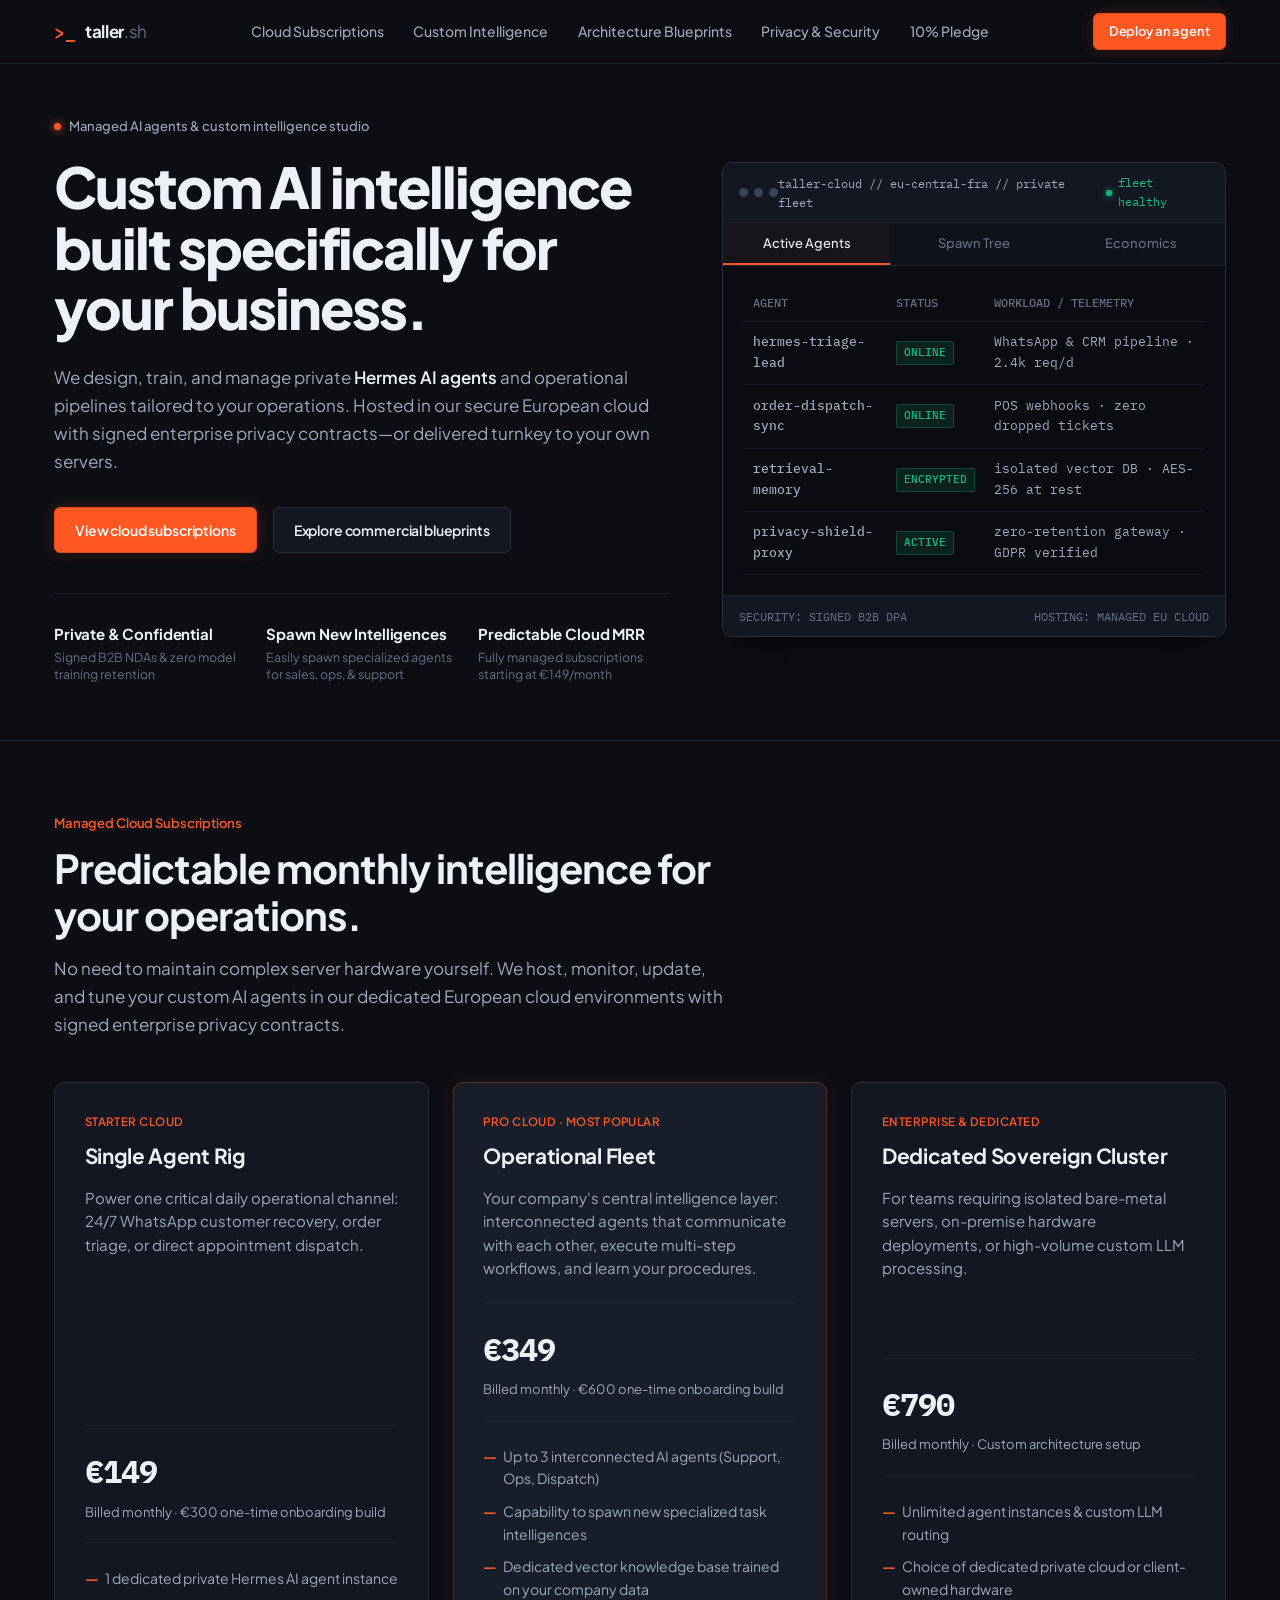
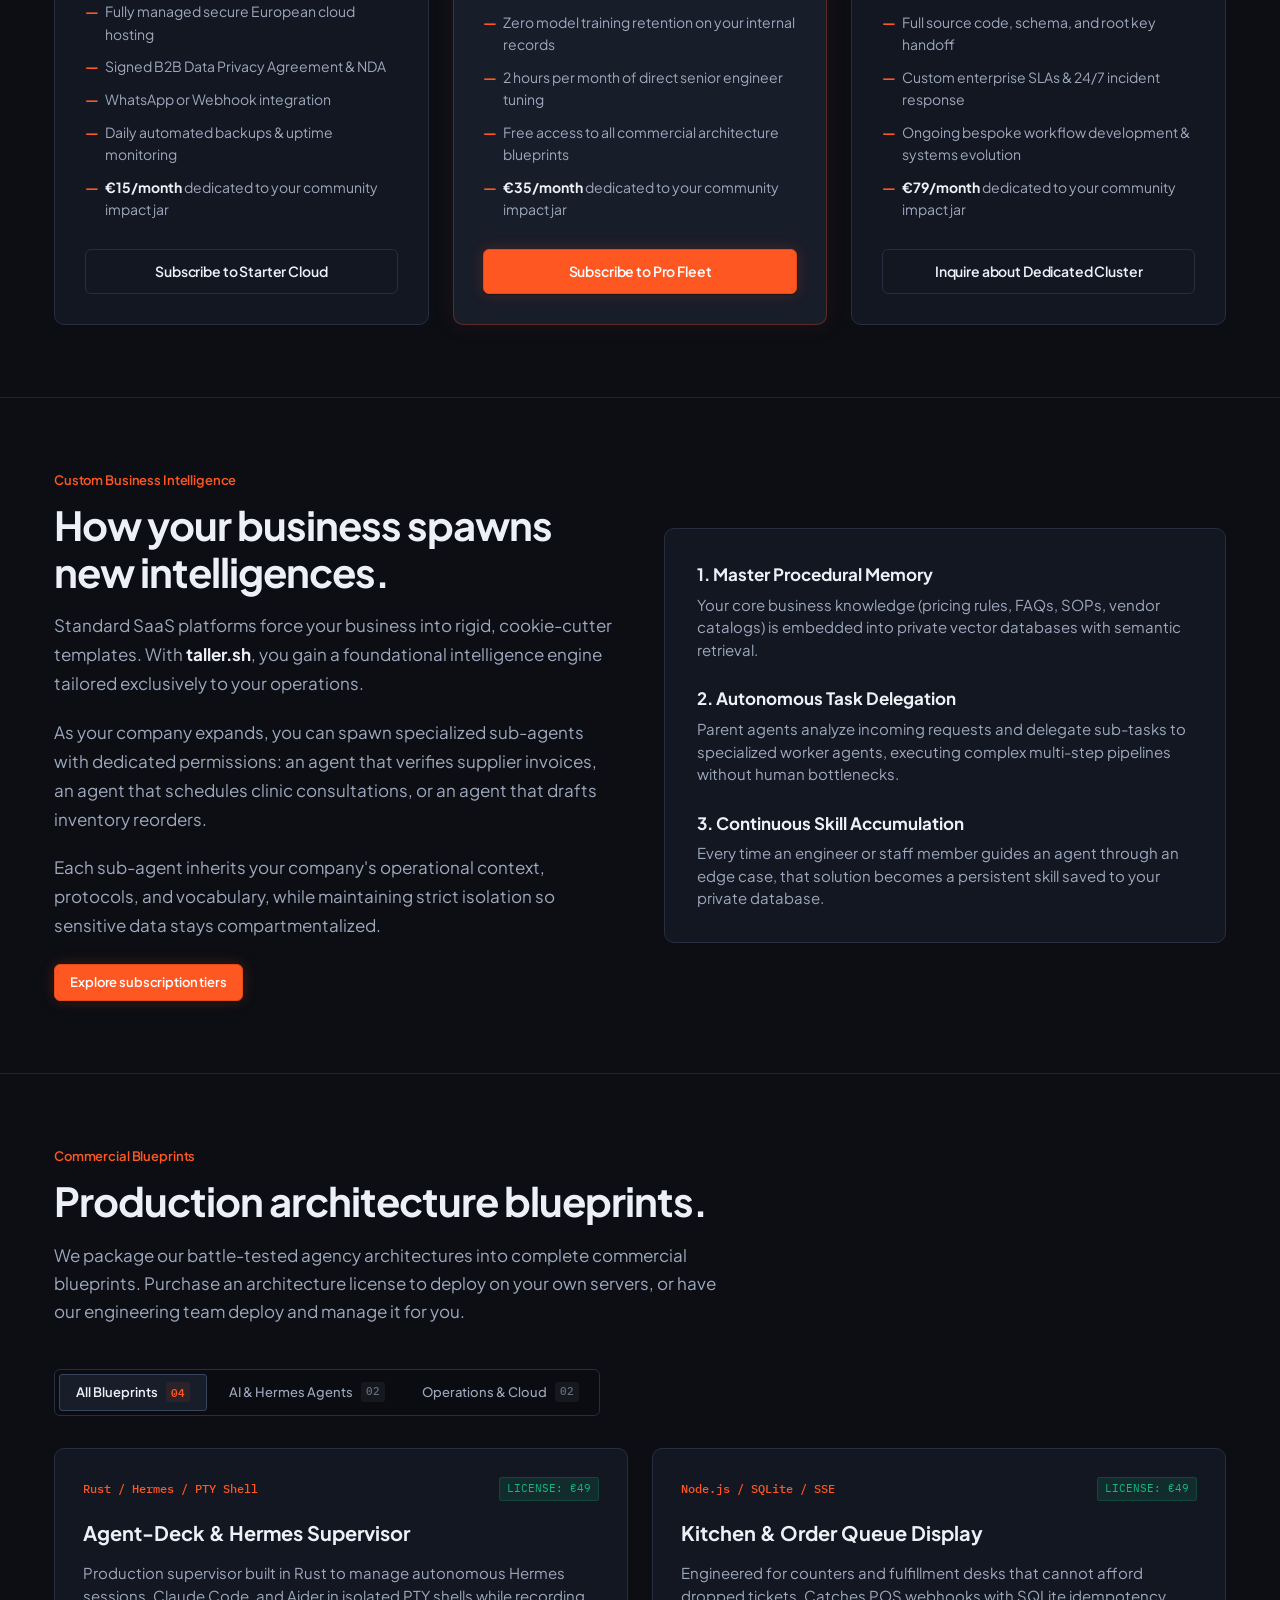
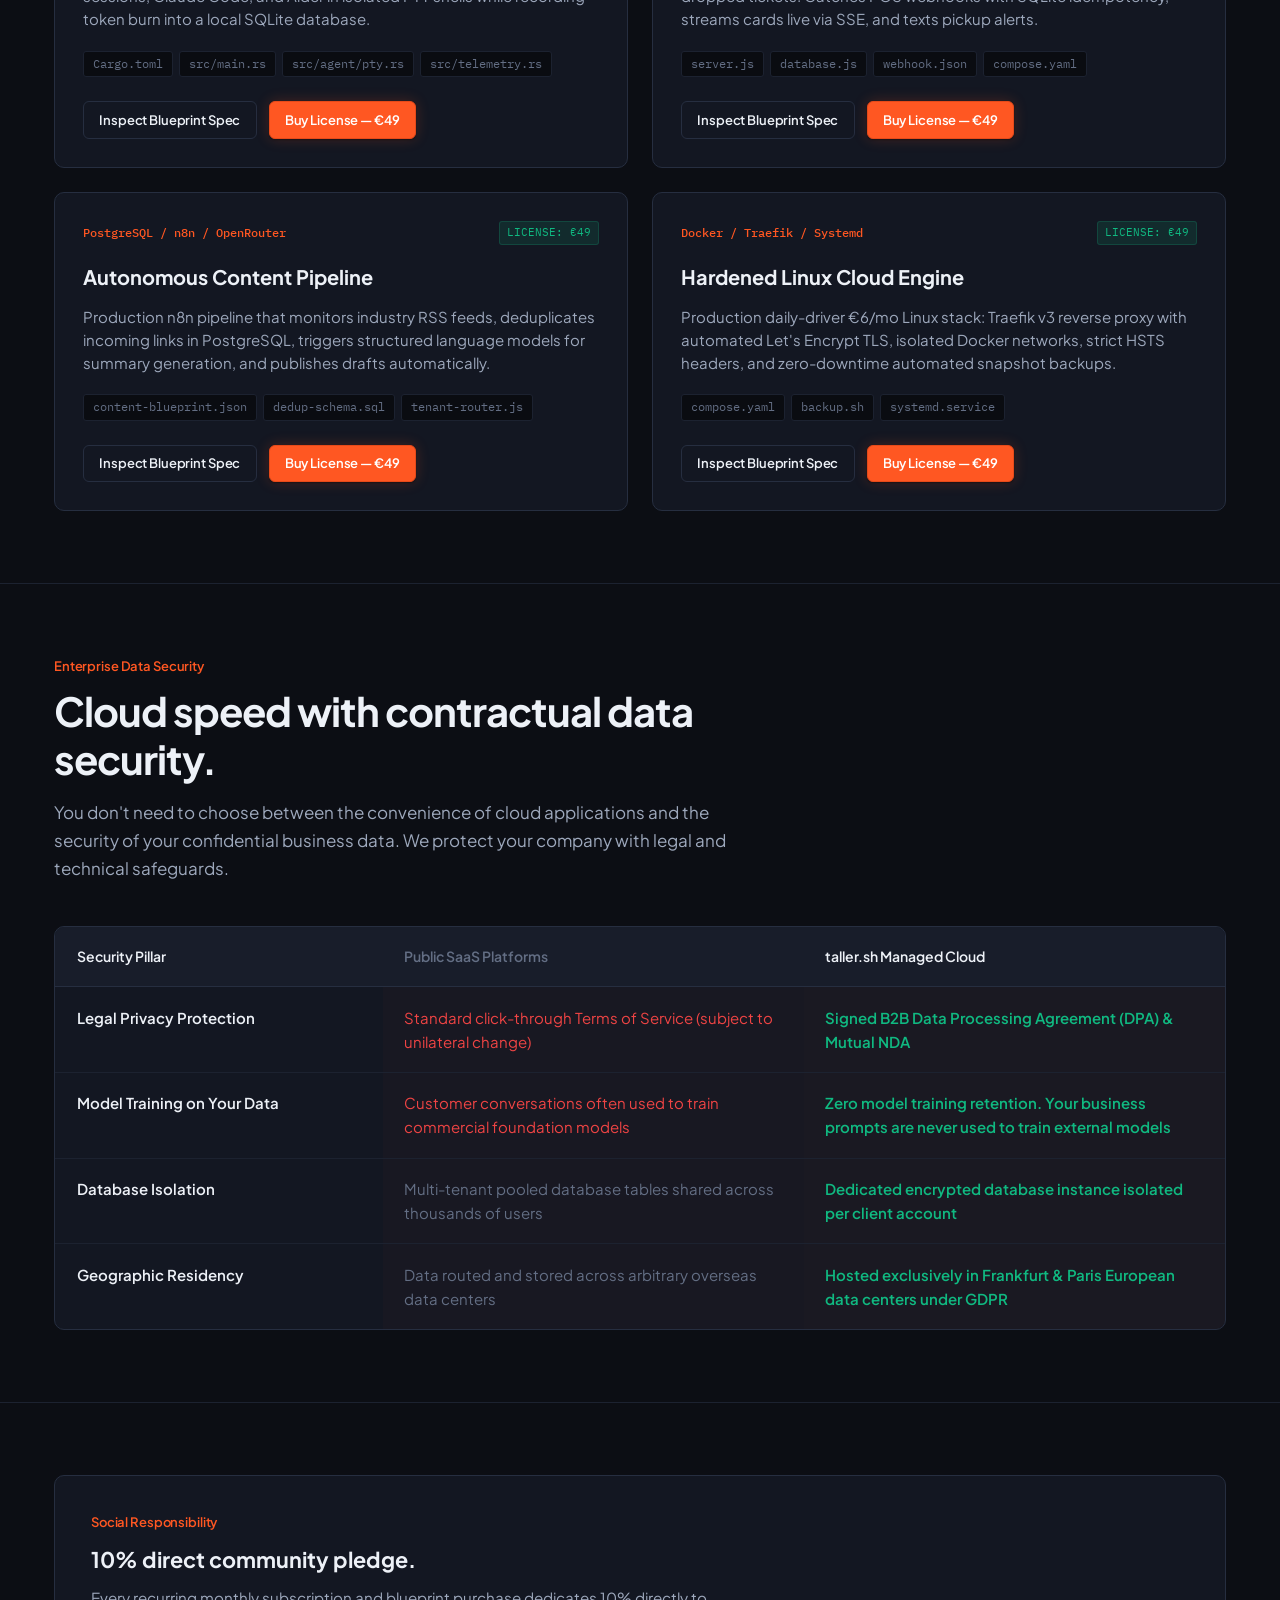
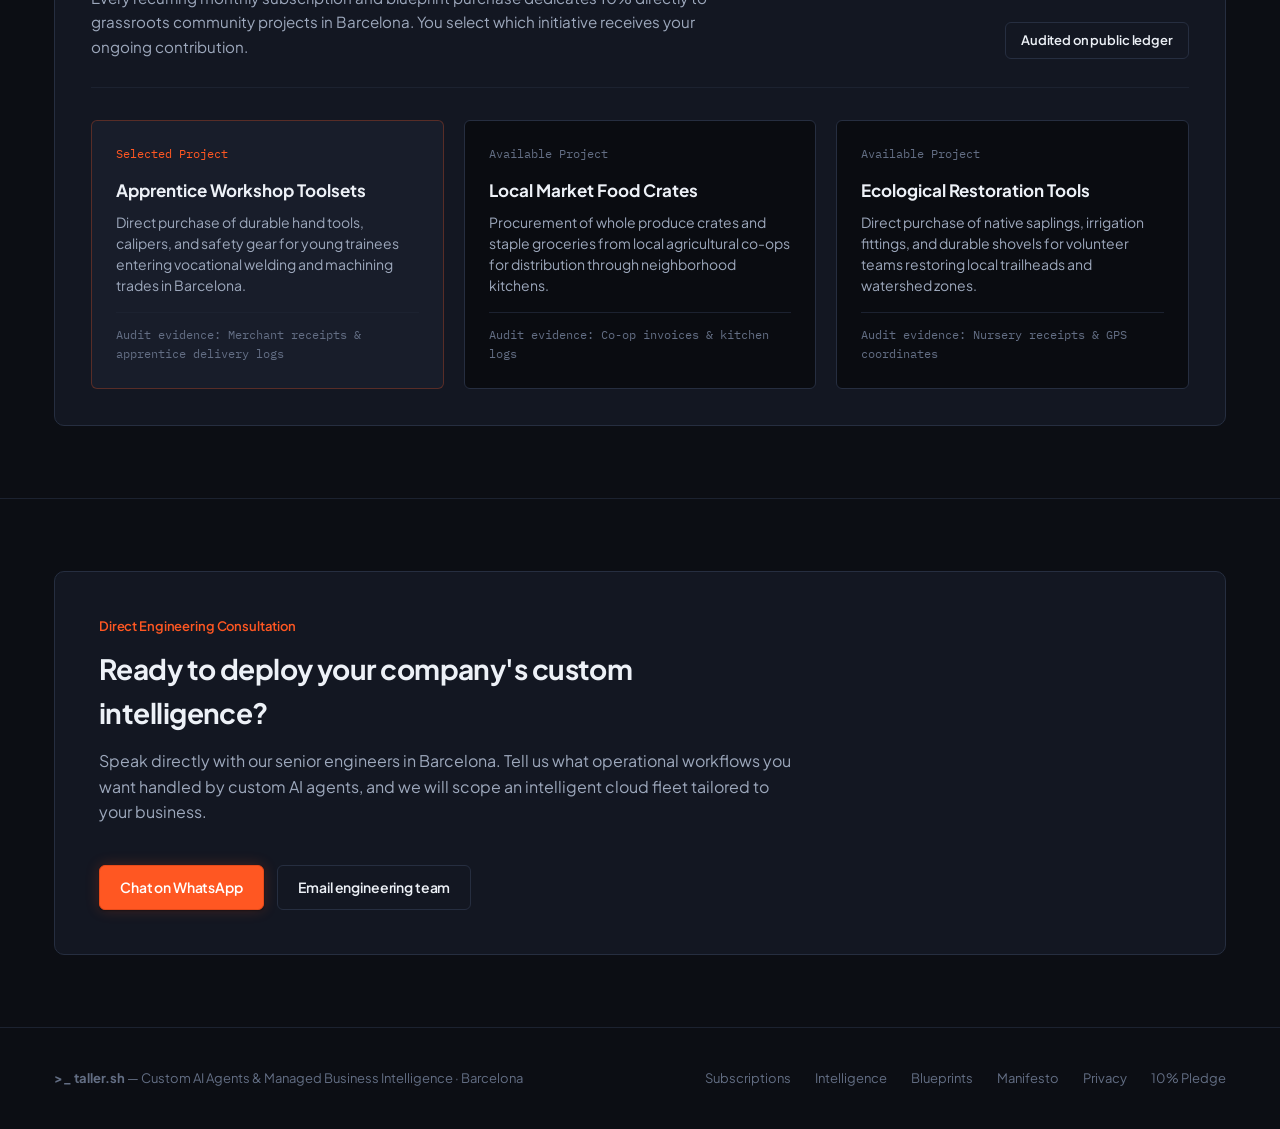
==== index.html @ 2997304e "feat: implement curated agentic workflow suites, GEO stack, and sanitize codebase" ====
<!DOCTYPE html>
<html lang="en">
<head>
  <meta charset="UTF-8">
  <meta name="viewport" content="width=device-width, initial-scale=1.0">
  <title>taller.sh — Custom AI Agents &amp; Managed Business Intelligence</title>
  <meta name="description" content="Custom-built AI agents and autonomous workflows for your company. Fully managed in our secure European cloud or deployed on your own infrastructure. Signed privacy contracts, zero data retention.">
  <meta name="theme-color" content="#0c0e14">
  <link rel="canonical" href="https://taller.sh/">

  <meta property="og:type" content="website">
  <meta property="og:url" content="https://taller.sh/">
  <meta property="og:title" content="taller.sh — Custom AI Intelligence Built for Your Business">
  <meta property="og:description" content="Private Hermes AI agents and operational intelligence pipelines. Managed cloud subscriptions with signed enterprise privacy contracts, or custom on-premise setups.">

  <link rel="icon" type="image/svg+xml" href="favicon.svg?v=14.0">

  <!-- Typography: Plus Jakarta Sans (Editorial UI) + IBM Plex Mono (Technical Logs) -->
  <link rel="preconnect" href="https://fonts.googleapis.com">
  <link rel="preconnect" href="https://fonts.gstatic.com" crossorigin>
  <link href="https://fonts.googleapis.com/css2?family=IBM+Plex+Mono:wght@400;500;600&family=Plus+Jakarta+Sans:wght@400;500;600;700;800&display=swap" rel="stylesheet">

  <link rel="stylesheet" href="style.css?v=14.0">

  <!-- Schema.org Structured Data (GEO & Semantic Search) -->
  <script type="application/ld+json">
  {
    "@context": "https://schema.org",
    "@graph": [
      {
        "@type": "Organization",
        "@id": "https://taller.sh/#organization",
        "name": "Taller",
        "url": "https://taller.sh",
        "logo": "https://taller.sh/favicon.svg",
        "description": "Custom AI agents and managed business intelligence infrastructure with signed privacy contracts and European cloud hosting.",
        "sameAs": [
          "https://github.com/taller-sh"
        ]
      },
      {
        "@type": "WebSite",
        "@id": "https://taller.sh/#website",
        "url": "https://taller.sh",
        "name": "taller.sh",
        "publisher": {
          "@id": "https://taller.sh/#organization"
        },
        "description": "Custom-built AI agents and autonomous workflows for modern enterprises."
      },
      {
        "@type": "Service",
        "@id": "https://taller.sh/#service",
        "name": "Custom Intelligence & Cloud AI Runtime",
        "provider": {
          "@id": "https://taller.sh/#organization"
        },
        "serviceType": "Cloud Business Intelligence Infrastructure",
        "description": "Dedicated Hermes AI agent runtimes, custom model fine-tuning, and deterministic workflow pipelines.",
        "offers": [
          {
            "@type": "Offer",
            "name": "Starter Cloud Agent",
            "price": "149",
            "priceCurrency": "EUR",
            "availability": "https://schema.org/InStock"
          },
          {
            "@type": "Offer",
            "name": "Team Operations Runtime",
            "price": "349",
            "priceCurrency": "EUR",
            "availability": "https://schema.org/InStock"
          },
          {
            "@type": "Offer",
            "name": "Dedicated Intelligence Cluster",
            "price": "790",
            "priceCurrency": "EUR",
            "availability": "https://schema.org/InStock"
          }
        ]
      }
    ]
  }
  </script>
</head>
<body>

  <!-- NAVIGATION -->
  <header class="site-nav">
    <div class="container site-nav-inner">
      <a href="/" class="brand" aria-label="taller.sh home">
        <span class="brand-glyph">&gt;_</span>
        <span>taller<span class="brand-dot">.sh</span></span>
      </a>

      <nav class="nav-menu" aria-label="Primary navigation">
        <a href="#plans" class="nav-link">Cloud Subscriptions</a>
        <a href="#intelligence" class="nav-link">Custom Intelligence</a>
        <a href="#blueprints" class="nav-link">Architecture Blueprints</a>
        <a href="#privacy" class="nav-link">Privacy &amp; Security</a>
        <a href="#pledge" class="nav-link">10% Pledge</a>
      </nav>

      <div class="nav-actions">
        <a href="#plans" class="btn btn-primary btn-sm">Deploy an agent</a>
      </div>
    </div>
  </header>

  <main>

    <!-- HERO SECTION -->
    <section class="hero-wrap">
      <div class="container">
        <div class="hero-grid">

          <!-- Left: The Direct Value Statement -->
          <div class="hero-statement">
            <div class="hero-eyebrow">
              <span class="eyebrow-pip"></span>
              <span>Managed AI agents &amp; custom intelligence studio</span>
            </div>

            <h1 class="hero-title">
              Custom AI intelligence built specifically for your business.
            </h1>

            <p class="hero-desc">
              We design, train, and manage private <strong>Hermes AI agents</strong> and operational pipelines tailored to your operations. Hosted in our secure European cloud with signed enterprise privacy contracts—or delivered turnkey to your own servers.
            </p>

            <div class="hero-cta-bar">
              <a href="#plans" class="btn btn-primary">View cloud subscriptions</a>
              <a href="#blueprints" class="btn btn-secondary">Explore commercial blueprints</a>
            </div>

            <div class="hero-guarantees">
              <div class="guarantee-item">
                <span class="guarantee-val">Private &amp; Confidential</span>
                <span class="guarantee-lbl">Signed B2B NDAs &amp; zero model training retention</span>
              </div>
              <div class="guarantee-item">
                <span class="guarantee-val">Spawn New Intelligences</span>
                <span class="guarantee-lbl">Easily spawn specialized agents for sales, ops, &amp; support</span>
              </div>
              <div class="guarantee-item">
                <span class="guarantee-val">Predictable Cloud MRR</span>
                <span class="guarantee-lbl">Fully managed subscriptions starting at €149/month</span>
              </div>
            </div>
          </div>

          <!-- Right: The Live Sovereignty Console -->
          <div class="sovereignty-console" aria-label="Interactive intelligence console">
            <div class="console-topbar">
              <div class="console-dots" aria-hidden="true">
                <span></span><span></span><span></span>
              </div>
              <span class="console-title">taller-cloud // eu-central-fra // private fleet</span>
              <div class="console-pulse">
                <span class="pulse-pip"></span>
                <span>fleet healthy</span>
              </div>
            </div>

            <div class="console-nav" role="tablist">
              <button type="button" class="console-tab-btn active" data-tab="runtime" role="tab">Active Agents</button>
              <button type="button" class="console-tab-btn" data-tab="spawn" role="tab">Spawn Tree</button>
              <button type="button" class="console-tab-btn" data-tab="economics" role="tab">Economics</button>
            </div>

            <div class="console-body">
              <!-- Panel 1: Services Runtime -->
              <div class="console-panel active" id="tab-runtime">
                <table class="runtime-table">
                  <thead>
                    <tr>
                      <th>AGENT</th>
                      <th>STATUS</th>
                      <th>WORKLOAD / TELEMETRY</th>
                    </tr>
                  </thead>
                  <tbody>
                    <tr>
                      <td class="runtime-service">hermes-triage-lead</td>
                      <td><span class="badge-status">ONLINE</span></td>
                      <td class="runtime-metric">WhatsApp &amp; CRM pipeline · 2.4k req/d</td>
                    </tr>
                    <tr>
                      <td class="runtime-service">order-dispatch-sync</td>
                      <td><span class="badge-status">ONLINE</span></td>
                      <td class="runtime-metric">POS webhooks · zero dropped tickets</td>
                    </tr>
                    <tr>
                      <td class="runtime-service">retrieval-memory</td>
                      <td><span class="badge-status">ENCRYPTED</span></td>
                      <td class="runtime-metric">isolated vector DB · AES-256 at rest</td>
                    </tr>
                    <tr>
                      <td class="runtime-service">privacy-shield-proxy</td>
                      <td><span class="badge-status">ACTIVE</span></td>
                      <td class="runtime-metric">zero-retention gateway · GDPR verified</td>
                    </tr>
                  </tbody>
                </table>
              </div>

              <!-- Panel 2: Spawning Intelligence Tree -->
              <div class="console-panel" id="tab-spawn">
                <div class="topo-flow">
                  <div class="topo-node">
                    <span>ROOT // Business Master Agent</span>
                    <span class="topo-tag">Hermes Core</span>
                  </div>
                  <div class="topo-node" style="margin-left: 1.25rem;">
                    <span>↳ AGENT 01: Inbound Lead &amp; WhatsApp Triage</span>
                    <span class="topo-tag">Active</span>
                  </div>
                  <div class="topo-node" style="margin-left: 1.25rem;">
                    <span>↳ AGENT 02: Invoice &amp; Kitchen Dispatch</span>
                    <span class="topo-tag">Active</span>
                  </div>
                  <div class="topo-node" style="margin-left: 1.25rem;">
                    <span>↳ AGENT 03: Inventory &amp; CRM Reconciliation</span>
                    <span class="topo-tag">Ready to Spawn</span>
                  </div>
                </div>
              </div>

              <!-- Panel 3: Economics Ledger -->
              <div class="console-panel" id="tab-economics">
                <div class="ledger-preview">
                  <div class="ledger-row">
                    <div>
                      <div class="ledger-label">Hiring 2 Full-Time Support &amp; Ops Clerks</div>
                      <div class="ledger-sub">Salary, onboarding, equipment, overtime</div>
                    </div>
                    <div class="ledger-amount amount-saas">€6,200 / mo</div>
                  </div>
                  <div class="ledger-row">
                    <div>
                      <div class="ledger-label">taller.sh Pro Operational Fleet</div>
                      <div class="ledger-sub">Managed cloud agents + weekly engineer tuning</div>
                    </div>
                    <div class="ledger-amount amount-taller">€349 / mo</div>
                  </div>
                </div>
              </div>
            </div>

            <div class="console-foot">
              <span>SECURITY: SIGNED B2B DPA</span>
              <span>HOSTING: MANAGED EU CLOUD</span>
            </div>
          </div>

        </div>
      </div>
    </section>

    <!-- SECTION 1: MONTHLY SUBSCRIPTIONS & PLANS -->
    <section class="section" id="plans">
      <div class="container">
        <div class="section-head">
          <span class="section-topic">Managed Cloud Subscriptions</span>
          <h2 class="section-heading">Predictable monthly intelligence for your operations.</h2>
          <p class="section-narrative">
            No need to maintain complex server hardware yourself. We host, monitor, update, and tune your custom AI agents in our dedicated European cloud environments with signed enterprise privacy contracts.
          </p>
        </div>

        <div class="services-layout">
          <!-- Tier 1 -->
          <div class="service-card">
            <span class="service-badge">Starter Cloud</span>
            <h3 class="service-title">Single Agent Rig</h3>
            <p class="service-desc">
              Power one critical daily operational channel: 24/7 WhatsApp customer recovery, order triage, or direct appointment dispatch.
            </p>

            <div class="service-pricing">
              <div class="price-row">
                <span class="price-current">€149</span>
              </div>
              <div class="price-term">Billed monthly · €300 one-time onboarding build</div>
            </div>

            <ul class="deliverables-list">
              <li>1 dedicated private Hermes AI agent instance</li>
              <li>Fully managed secure European cloud hosting</li>
              <li>Signed B2B Data Privacy Agreement &amp; NDA</li>
              <li>WhatsApp or Webhook integration</li>
              <li>Daily automated backups &amp; uptime monitoring</li>
              <li><strong>€15/month</strong> dedicated to your community impact jar</li>
            </ul>

            <button type="button" class="btn btn-secondary btn-block" data-order="Starter Cloud Plan (€149/mo)">
              Subscribe to Starter Cloud
            </button>
          </div>

          <!-- Tier 2: Featured -->
          <div class="service-card featured">
            <span class="service-badge">Pro Cloud · Most Popular</span>
            <h3 class="service-title">Operational Fleet</h3>
            <p class="service-desc">
              Your company's central intelligence layer: interconnected agents that communicate with each other, execute multi-step workflows, and learn your procedures.
            </p>

            <div class="service-pricing">
              <div class="price-row">
                <span class="price-current">€349</span>
              </div>
              <div class="price-term">Billed monthly · €600 one-time onboarding build</div>
            </div>

            <ul class="deliverables-list">
              <li>Up to 3 interconnected AI agents (Support, Ops, Dispatch)</li>
              <li>Capability to spawn new specialized task intelligences</li>
              <li>Dedicated vector knowledge base trained on your company data</li>
              <li>Zero model training retention on your internal records</li>
              <li>2 hours per month of direct senior engineer tuning</li>
              <li>Free access to all commercial architecture blueprints</li>
              <li><strong>€35/month</strong> dedicated to your community impact jar</li>
            </ul>

            <button type="button" class="btn btn-primary btn-block" data-order="Pro Cloud Fleet Plan (€349/mo)">
              Subscribe to Pro Fleet
            </button>
          </div>

          <!-- Tier 3 -->
          <div class="service-card">
            <span class="service-badge">Enterprise &amp; Dedicated</span>
            <h3 class="service-title">Dedicated Sovereign Cluster</h3>
            <p class="service-desc">
              For teams requiring isolated bare-metal servers, on-premise hardware deployments, or high-volume custom LLM processing.
            </p>

            <div class="service-pricing">
              <div class="price-row">
                <span class="price-current">€790</span>
              </div>
              <div class="price-term">Billed monthly · Custom architecture setup</div>
            </div>

            <ul class="deliverables-list">
              <li>Unlimited agent instances &amp; custom LLM routing</li>
              <li>Choice of dedicated private cloud or client-owned hardware</li>
              <li>Full source code, schema, and root key handoff</li>
              <li>Custom enterprise SLAs &amp; 24/7 incident response</li>
              <li>Ongoing bespoke workflow development &amp; systems evolution</li>
              <li><strong>€79/month</strong> dedicated to your community impact jar</li>
            </ul>

            <button type="button" class="btn btn-secondary btn-block" data-order="Dedicated Sovereign Cluster (€790/mo)">
              Inquire about Dedicated Cluster
            </button>
          </div>
        </div>
      </div>
    </section>

    <!-- SECTION 2: HOW SPAWNING INTELLIGENCE WORKS -->
    <section class="section" id="intelligence">
      <div class="container">
        <div class="studio-layout">
          <div class="studio-narrative">
            <span class="section-topic">Custom Business Intelligence</span>
            <h2 class="section-heading">How your business spawns new intelligences.</h2>
            <p>
              Standard SaaS platforms force your business into rigid, cookie-cutter templates. With <strong>taller.sh</strong>, you gain a foundational intelligence engine tailored exclusively to your operations.
            </p>
            <p>
              As your company expands, you can spawn specialized sub-agents with dedicated permissions: an agent that verifies supplier invoices, an agent that schedules clinic consultations, or an agent that drafts inventory reorders.
            </p>
            <p>
              Each sub-agent inherits your company's operational context, protocols, and vocabulary, while maintaining strict isolation so sensitive data stays compartmentalized.
            </p>
            <div style="margin-top: 1.5rem;">
              <a href="#plans" class="btn btn-primary btn-sm">Explore subscription tiers</a>
            </div>
          </div>

          <div class="studio-visual">
            <div class="principles-list">
              <div class="principle-item">
                <h4 class="principle-name">1. Master Procedural Memory</h4>
                <p class="principle-desc">Your core business knowledge (pricing rules, FAQs, SOPs, vendor catalogs) is embedded into private vector databases with semantic retrieval.</p>
              </div>
              <div class="principle-item">
                <h4 class="principle-name">2. Autonomous Task Delegation</h4>
                <p class="principle-desc">Parent agents analyze incoming requests and delegate sub-tasks to specialized worker agents, executing complex multi-step pipelines without human bottlenecks.</p>
              </div>
              <div class="principle-item">
                <h4 class="principle-name">3. Continuous Skill Accumulation</h4>
                <p class="principle-desc">Every time an engineer or staff member guides an agent through an edge case, that solution becomes a persistent skill saved to your private database.</p>
              </div>
            </div>
          </div>
        </div>
      </div>
    </section>

    <!-- SECTION 3: COMMERCIAL ARCHITECTURE BLUEPRINTS (MONETIZED) -->
    <section class="section" id="blueprints">
      <div class="container">
        <div class="section-head">
          <span class="section-topic">Commercial Blueprints</span>
          <h2 class="section-heading">Production architecture blueprints.</h2>
          <p class="section-narrative">
            We package our battle-tested agency architectures into complete commercial blueprints. Purchase an architecture license to deploy on your own servers, or have our engineering team deploy and manage it for you.
          </p>
        </div>

        <div class="blueprint-tabs-bar" role="tablist">
          <button type="button" class="blueprint-tab active" data-filter="all" role="tab" aria-selected="true">
            <span>All Blueprints</span>
            <span class="tab-count">04</span>
          </button>
          <button type="button" class="blueprint-tab" data-filter="ai" role="tab" aria-selected="false">
            <span>AI &amp; Hermes Agents</span>
            <span class="tab-count">02</span>
          </button>
          <button type="button" class="blueprint-tab" data-filter="ops" role="tab" aria-selected="false">
            <span>Operations &amp; Cloud</span>
            <span class="tab-count">02</span>
          </button>
        </div>

        <div class="blueprints-grid" id="blueprint-list">
          <!-- Blueprint 1 -->
          <article class="blueprint-card" data-category="ai" data-id="agent-deck">
            <div class="blueprint-header">
              <span class="blueprint-stack">Rust / Hermes / PTY Shell</span>
              <span class="blueprint-badge">LICENSE: €49</span>
            </div>
            <h3 class="blueprint-title">Agent-Deck &amp; Hermes Supervisor</h3>
            <p class="blueprint-body">
              Production supervisor built in Rust to manage autonomous Hermes sessions, Claude Code, and Aider in isolated PTY shells while recording token burn into a local SQLite database.
            </p>
            <div class="file-tags">
              <span>Cargo.toml</span>
              <span>src/main.rs</span>
              <span>src/agent/pty.rs</span>
              <span>src/telemetry.rs</span>
            </div>
            <div class="blueprint-actions">
              <button type="button" class="btn btn-secondary btn-sm" data-inspect="agent-deck">Inspect Blueprint Spec</button>
              <button type="button" class="btn btn-primary btn-sm" data-order="Purchase Blueprint: Agent-Deck (€49 License)">Buy License — €49</button>
            </div>
          </article>

          <!-- Blueprint 2 -->
          <article class="blueprint-card" data-category="ops" data-id="koi-kds">
            <div class="blueprint-header">
              <span class="blueprint-stack">Node.js / SQLite / SSE</span>
              <span class="blueprint-badge">LICENSE: €49</span>
            </div>
            <h3 class="blueprint-title">Kitchen &amp; Order Queue Display</h3>
            <p class="blueprint-body">
              Engineered for counters and fulfillment desks that cannot afford dropped tickets. Catches POS webhooks with SQLite idempotency, streams cards live via SSE, and texts pickup alerts.
            </p>
            <div class="file-tags">
              <span>server.js</span>
              <span>database.js</span>
              <span>webhook.json</span>
              <span>compose.yaml</span>
            </div>
            <div class="blueprint-actions">
              <button type="button" class="btn btn-secondary btn-sm" data-inspect="koi-kds">Inspect Blueprint Spec</button>
              <button type="button" class="btn btn-primary btn-sm" data-order="Purchase Blueprint: Order Queue Display (€49 License)">Buy License — €49</button>
            </div>
          </article>

          <!-- Blueprint 3 -->
          <article class="blueprint-card" data-category="ai" data-id="content-factory">
            <div class="blueprint-header">
              <span class="blueprint-stack">PostgreSQL / n8n / OpenRouter</span>
              <span class="blueprint-badge">LICENSE: €49</span>
            </div>
            <h3 class="blueprint-title">Autonomous Content Pipeline</h3>
            <p class="blueprint-body">
              Production n8n pipeline that monitors industry RSS feeds, deduplicates incoming links in PostgreSQL, triggers structured language models for summary generation, and publishes drafts automatically.
            </p>
            <div class="file-tags">
              <span>content-blueprint.json</span>
              <span>dedup-schema.sql</span>
              <span>tenant-router.js</span>
            </div>
            <div class="blueprint-actions">
              <button type="button" class="btn btn-secondary btn-sm" data-inspect="content-factory">Inspect Blueprint Spec</button>
              <button type="button" class="btn btn-primary btn-sm" data-order="Purchase Blueprint: Content Pipeline (€49 License)">Buy License — €49</button>
            </div>
          </article>

          <!-- Blueprint 4 -->
          <article class="blueprint-card" data-category="ops" data-id="vps-stack">
            <div class="blueprint-header">
              <span class="blueprint-stack">Docker / Traefik / Systemd</span>
              <span class="blueprint-badge">LICENSE: €49</span>
            </div>
            <h3 class="blueprint-title">Hardened Linux Cloud Engine</h3>
            <p class="blueprint-body">
              Production daily-driver €6/mo Linux stack: Traefik v3 reverse proxy with automated Let's Encrypt TLS, isolated Docker networks, strict HSTS headers, and zero-downtime automated snapshot backups.
            </p>
            <div class="file-tags">
              <span>compose.yaml</span>
              <span>backup.sh</span>
              <span>systemd.service</span>
            </div>
            <div class="blueprint-actions">
              <button type="button" class="btn btn-secondary btn-sm" data-inspect="vps-stack">Inspect Blueprint Spec</button>
              <button type="button" class="btn btn-primary btn-sm" data-order="Purchase Blueprint: Cloud Engine (€49 License)">Buy License — €49</button>
            </div>
          </article>
        </div>
      </div>
    </section>

    <!-- SECTION 4: DATA PRIVACY & LEGAL SECURITY CONTRACTS -->
    <section class="section" id="privacy">
      <div class="container">
        <div class="section-head">
          <span class="section-topic">Enterprise Data Security</span>
          <h2 class="section-heading">Cloud speed with contractual data security.</h2>
          <p class="section-narrative">
            You don't need to choose between the convenience of cloud applications and the security of your confidential business data. We protect your company with legal and technical safeguards.
          </p>
        </div>

        <div class="economics-table-card">
          <table class="comparison-table">
            <thead>
              <tr>
                <th class="col-factor">Security Pillar</th>
                <th class="col-saas">Public SaaS Platforms</th>
                <th class="col-taller">taller.sh Managed Cloud</th>
              </tr>
            </thead>
            <tbody>
              <tr>
                <td class="col-factor">Legal Privacy Protection</td>
                <td class="col-saas cell-warning">Standard click-through Terms of Service (subject to unilateral change)</td>
                <td class="col-taller cell-highlight">Signed B2B Data Processing Agreement (DPA) &amp; Mutual NDA</td>
              </tr>
              <tr>
                <td class="col-factor">Model Training on Your Data</td>
                <td class="col-saas cell-warning">Customer conversations often used to train commercial foundation models</td>
                <td class="col-taller cell-highlight">Zero model training retention. Your business prompts are never used to train external models</td>
              </tr>
              <tr>
                <td class="col-factor">Database Isolation</td>
                <td class="col-saas">Multi-tenant pooled database tables shared across thousands of users</td>
                <td class="col-taller cell-highlight">Dedicated encrypted database instance isolated per client account</td>
              </tr>
              <tr>
                <td class="col-factor">Geographic Residency</td>
                <td class="col-saas">Data routed and stored across arbitrary overseas data centers</td>
                <td class="col-taller cell-highlight">Hosted exclusively in Frankfurt &amp; Paris European data centers under GDPR</td>
              </tr>
            </tbody>
          </table>
        </div>
      </div>
    </section>

    <!-- SECTION 5: 10% COMMUNITY PLEDGE -->
    <section class="section" id="pledge">
      <div class="container">
        <div class="impact-container">
          <div class="impact-header">
            <div class="impact-title-group">
              <span class="section-topic">Social Responsibility</span>
              <h3>10% direct community pledge.</h3>
              <p>
                Every recurring monthly subscription and blueprint purchase dedicates 10% directly to grassroots community projects in Barcelona. You select which initiative receives your ongoing contribution.
              </p>
            </div>
            <div>
              <span class="btn btn-secondary btn-sm" style="cursor: default;">Audited on public ledger</span>
            </div>
          </div>

          <div class="impact-jars">
            <div class="impact-jar-card selected" data-jar="apprentice-tools">
              <span class="jar-indicator">Selected Project · 01</span>
              <h4 class="jar-name">Apprentice Workshop Toolsets</h4>
              <p class="jar-desc">
                Direct purchase of durable hand tools, calipers, and safety gear for young trainees entering vocational welding and machining trades in Barcelona.
              </p>
              <div class="jar-evidence">Audit evidence: Merchant receipts &amp; apprentice delivery logs</div>
            </div>

            <div class="impact-jar-card" data-jar="market-crates">
              <span class="jar-indicator">Available Project · 02</span>
              <h4 class="jar-name">Local Market Food Crates</h4>
              <p class="jar-desc">
                Procurement of whole produce crates and staple groceries from local agricultural co-ops for distribution through neighborhood kitchens.
              </p>
              <div class="jar-evidence">Audit evidence: Co-op invoices &amp; kitchen logs</div>
            </div>

            <div class="impact-jar-card" data-jar="land-tools">
              <span class="jar-indicator">Available Project · 03</span>
              <h4 class="jar-name">Ecological Restoration Tools</h4>
              <p class="jar-desc">
                Direct purchase of native saplings, irrigation fittings, and durable shovels for volunteer teams restoring local trailheads and watershed zones.
              </p>
              <div class="jar-evidence">Audit evidence: Nursery receipts &amp; GPS coordinates</div>
            </div>
          </div>
        </div>
      </div>
    </section>

    <!-- SECTION 6: CONTACT & CONSULTATION -->
    <section class="section" id="contact" style="border-bottom: none;">
      <div class="container">
        <div class="contact-block">
          <div class="contact-copy">
            <span class="section-topic">Direct Engineering Consultation</span>
            <h2>Ready to deploy your company's custom intelligence?</h2>
            <p>
              Speak directly with our senior engineers in Barcelona. Tell us what operational workflows you want handled by custom AI agents, and we will scope an intelligent cloud fleet tailored to your business.
            </p>
          </div>
          <div class="contact-btns">
            <button type="button" class="btn btn-primary" data-order="Direct Engineering Inquiry for Custom AI Intelligence">Chat on WhatsApp</button>
            <a href="mailto:hello@taller.sh?subject=taller.sh%20Intelligence%20Inquiry" class="btn btn-secondary">Email engineering team</a>
          </div>
        </div>
      </div>
    </section>

  </main>

  <!-- FOOTER -->
  <footer class="site-footer">
    <div class="container footer-inner">
      <div>
        <strong>&gt;_ taller.sh</strong> — Custom AI Agents &amp; Managed Business Intelligence · Barcelona
      </div>
      <nav class="footer-nav">
        <a href="#plans">Subscriptions</a>
        <a href="#intelligence">Intelligence</a>
        <a href="#blueprints">Blueprints</a>
        <a href="/manifesto">Manifesto</a>
        <a href="#privacy">Privacy</a>
        <a href="#pledge">10% Pledge</a>
      </nav>
    </div>
  </footer>

  <!-- BLUEPRINT MODAL -->
  <div class="modal-overlay" id="blueprint-modal" aria-hidden="true">
    <div class="modal-box" role="dialog" aria-modal="true" aria-labelledby="modal-title">
      <div class="modal-header">
        <div>
          <span style="font-family: var(--font-mono); font-size: 0.72rem; color: var(--signal);" id="modal-stack">ARCHITECTURE SPECIFICATION</span>
          <h3 id="modal-title" style="font-size: 1.15rem; font-weight: 700; margin-top: 2px;">Blueprint Preview</h3>
        </div>
        <button type="button" id="modal-close-btn" aria-label="Close" style="font-size: 1.5rem; line-height: 1; padding: 4px 8px; color: var(--text-muted);">&times;</button>
      </div>
      <div class="modal-code-area">
        <p id="modal-desc" style="margin-bottom: 1rem; color: var(--text-secondary);"></p>
        <pre><code id="modal-code"></code></pre>
      </div>
      <div class="modal-footer">
        <button type="button" class="btn btn-secondary btn-sm" id="modal-buy-license-btn">Buy Architecture License — €49</button>
        <button type="button" class="btn btn-primary btn-sm" id="modal-deploy-cloud-btn">Deploy on Taller Cloud (€149/mo)</button>
      </div>
    </div>
  </div>

  <script src="main.js?v=14.0"></script>
</body>
</html>
---- style.css ----
/* ==========================================================================
   taller.sh — Studio Design System
   Custom AI Agents & Software Studio · Barcelona
   Distinctive, human, un-templated visual identity.
   ========================================================================== */

:root {
  /* Deep Technical Carbon Palette */
  --canvas: #0c0e14;
  --canvas-subtle: #08090d;
  --surface: #131722;
  --surface-raised: #181d2a;
  --surface-sunken: #0a0c11;
  --surface-active: #1f2536;

  /* Architectural Hairlines & Borders */
  --border-subtle: #1c2230;
  --border: #262e40;
  --border-strong: #38435c;
  --border-active: #4a5775;

  /* Typography Colors */
  --text-primary: #edf1f7;
  --text-secondary: #9da8bc;
  --text-muted: #636e84;
  --text-inverse: #0c0e14;

  /* The Signature Accent: Industrial Cadmium Signal */
  --signal: #ff5722;
  --signal-hover: #ff6e3d;
  --signal-active: #e64a19;
  --signal-subtle: rgba(255, 87, 34, 0.09);
  --signal-border: rgba(255, 87, 34, 0.28);
  --signal-glow: rgba(255, 87, 34, 0.22);

  /* Functional Status Indicators */
  --status-live: #10b981;
  --status-live-bg: rgba(16, 185, 129, 0.12);
  --status-warn: #f59e0b;
  --status-info: #06b6d4;

  /* Typography */
  --font-sans: 'Plus Jakarta Sans', -apple-system, BlinkMacSystemFont, 'Segoe UI', Roboto, sans-serif;
  --font-mono: 'IBM Plex Mono', ui-monospace, SFMono-Regular, Menlo, Monaco, Consolas, monospace;

  /* Radii: restrained, precise */
  --radius-xs: 3px;
  --radius-sm: 6px;
  --radius-md: 10px;
  --radius-lg: 14px;
  --radius-pill: 9999px;

  /* Layout */
  --container-max: 1220px;
  --header-height: 64px;
}

/* ==========================================================================
   RESET & FOUNDATIONS
   ========================================================================== */
*, *::before, *::after {
  box-sizing: border-box;
  margin: 0;
  padding: 0;
}

html {
  font-size: 16px;
  scroll-behavior: smooth;
  -webkit-font-smoothing: antialiased;
  -moz-osx-font-smoothing: grayscale;
  background-color: var(--canvas);
  color: var(--text-primary);
}

body {
  font-family: var(--font-sans);
  background-color: var(--canvas);
  color: var(--text-primary);
  line-height: 1.6;
  min-height: 100vh;
  overflow-x: hidden;
  position: relative;
}

/* Structural Container */
.container {
  width: 100%;
  max-width: var(--container-max);
  margin-inline: auto;
  padding-inline: 1.5rem;
}

@media (max-width: 640px) {
  .container {
    padding-inline: 1.15rem;
  }
}

a {
  color: inherit;
  text-decoration: none;
  transition: color 0.15s ease;
}

button {
  font: inherit;
  background: none;
  border: none;
  cursor: pointer;
  color: inherit;
}

/* Accessible focus ring */
:focus-visible {
  outline: 2px solid var(--signal);
  outline-offset: 3px;
}

/* Selection */
::selection {
  background: var(--signal);
  color: #ffffff;
}

/* ==========================================================================
   NAVIGATION
   ========================================================================== */
.site-nav {
  position: fixed;
  top: 0;
  left: 0;
  right: 0;
  height: var(--header-height);
  background: rgba(12, 14, 20, 0.88);
  backdrop-filter: blur(14px);
  -webkit-backdrop-filter: blur(14px);
  border-bottom: 1px solid var(--border-subtle);
  z-index: 100;
}

.site-nav-inner {
  height: 100%;
  display: flex;
  align-items: center;
  justify-content: space-between;
}

.brand {
  display: flex;
  align-items: center;
  gap: 0.6rem;
  font-weight: 700;
  font-size: 1.0625rem;
  letter-spacing: -0.02em;
}

.brand-glyph {
  font-family: var(--font-mono);
  color: var(--signal);
  font-weight: 600;
  font-size: 1.1rem;
}

.brand-dot {
  color: var(--text-muted);
  font-weight: 400;
}

.nav-menu {
  display: flex;
  align-items: center;
  gap: 1.85rem;
}

.nav-link {
  font-size: 0.875rem;
  font-weight: 500;
  color: var(--text-secondary);
  transition: color 0.15s ease;
}

.nav-link:hover {
  color: var(--text-primary);
}

.nav-actions {
  display: flex;
  align-items: center;
  gap: 0.85rem;
}

@media (max-width: 860px) {
  .nav-menu {
    display: none;
  }
}

/* ==========================================================================
   BUTTONS (Clear verbs, purposeful hierarchy)
   ========================================================================== */
.btn {
  display: inline-flex;
  align-items: center;
  justify-content: center;
  gap: 0.5rem;
  font-size: 0.875rem;
  font-weight: 600;
  letter-spacing: -0.01em;
  padding: 0.65rem 1.25rem;
  border-radius: var(--radius-sm);
  transition: all 0.15s ease;
  white-space: nowrap;
}

.btn-primary {
  background: var(--signal);
  color: #ffffff;
  border: 1px solid var(--signal-active);
  box-shadow: 0 1px 2px rgba(0, 0, 0, 0.4), 0 0 14px var(--signal-glow);
}

.btn-primary:hover {
  background: var(--signal-hover);
  border-color: var(--signal);
  transform: translateY(-1px);
}

.btn-primary:active {
  background: var(--signal-active);
  transform: translateY(0);
}

.btn-secondary {
  background: var(--surface);
  color: var(--text-primary);
  border: 1px solid var(--border);
}

.btn-secondary:hover {
  background: var(--surface-raised);
  border-color: var(--border-strong);
  color: #ffffff;
}

.btn-secondary:active {
  background: var(--surface);
}

.btn-sm {
  padding: 0.45rem 0.95rem;
  font-size: 0.8125rem;
}

.btn-block {
  width: 100%;
}

/* ==========================================================================
   HERO SECTION (Editorial Asymmetry + Live Sovereignty Console)
   ========================================================================== */
.hero-wrap {
  padding-top: calc(var(--header-height) + 3.25rem);
  padding-bottom: 3.5rem;
  border-bottom: 1px solid var(--border-subtle);
  position: relative;
}

.hero-grid {
  display: grid;
  grid-template-columns: 1.1fr 0.9fr;
  gap: 3.25rem;
  align-items: center;
}

@media (max-width: 980px) {
  .hero-grid {
    grid-template-columns: 1fr;
    gap: 2.75rem;
  }
}

.hero-statement {
  display: flex;
  flex-direction: column;
}

.hero-eyebrow {
  display: inline-flex;
  align-items: center;
  gap: 0.5rem;
  font-size: 0.8125rem;
  font-weight: 500;
  color: var(--text-secondary);
  margin-bottom: 1.25rem;
}

.eyebrow-pip {
  width: 7px;
  height: 7px;
  border-radius: var(--radius-pill);
  background: var(--signal);
  box-shadow: 0 0 8px var(--signal);
}

.hero-title {
  font-size: clamp(2.35rem, 4.4vw, 3.65rem);
  font-weight: 800;
  line-height: 1.08;
  letter-spacing: -0.035em;
  color: var(--text-primary);
  margin-bottom: 1.5rem;
}

.hero-desc {
  font-size: 1.0625rem;
  line-height: 1.65;
  color: var(--text-secondary);
  max-width: 58ch;
  margin-bottom: 2rem;
}

.hero-desc strong {
  color: var(--text-primary);
  font-weight: 600;
}

.hero-cta-bar {
  display: flex;
  flex-wrap: wrap;
  align-items: center;
  gap: 1rem;
  margin-bottom: 2.5rem;
}

/* Hero Key Guarantees */
.hero-guarantees {
  display: grid;
  grid-template-columns: repeat(3, 1fr);
  gap: 1.25rem;
  padding-top: 1.75rem;
  border-top: 1px solid var(--border-subtle);
}

@media (max-width: 540px) {
  .hero-guarantees {
    grid-template-columns: 1fr;
    gap: 1rem;
  }
}

.guarantee-item {
  display: flex;
  flex-direction: column;
  gap: 0.2rem;
}

.guarantee-val {
  font-size: 0.9375rem;
  font-weight: 700;
  color: var(--text-primary);
  letter-spacing: -0.01em;
}

.guarantee-lbl {
  font-size: 0.775rem;
  color: var(--text-muted);
  line-height: 1.4;
}

/* ==========================================================================
   THE SOVEREIGNTY CONSOLE (Interactive Server Runtime Deck)
   The single bold memorable anchor.
   ========================================================================== */
.sovereignty-console {
  background: var(--surface-sunken);
  border: 1px solid var(--border);
  border-radius: var(--radius-md);
  overflow: hidden;
  box-shadow: 0 16px 36px -12px rgba(0, 0, 0, 0.7);
}

.console-topbar {
  background: var(--surface);
  border-bottom: 1px solid var(--border-subtle);
  padding: 0.65rem 1rem;
  display: flex;
  align-items: center;
  justify-content: space-between;
}

.console-dots {
  display: flex;
  align-items: center;
  gap: 6px;
}

.console-dots span {
  width: 9px;
  height: 9px;
  border-radius: var(--radius-pill);
  background: var(--border-strong);
}

.console-title {
  font-family: var(--font-mono);
  font-size: 0.75rem;
  color: var(--text-secondary);
}

.console-pulse {
  display: flex;
  align-items: center;
  gap: 6px;
  font-family: var(--font-mono);
  font-size: 0.72rem;
  color: var(--status-live);
}

.pulse-pip {
  width: 6px;
  height: 6px;
  border-radius: var(--radius-pill);
  background: var(--status-live);
  box-shadow: 0 0 6px var(--status-live);
}

/* Console Tabs */
.console-nav {
  display: flex;
  background: rgba(19, 23, 34, 0.6);
  border-bottom: 1px solid var(--border-subtle);
}

.console-tab-btn {
  flex: 1;
  padding: 0.6rem 0.85rem;
  font-size: 0.8125rem;
  font-weight: 500;
  color: var(--text-muted);
  border-bottom: 2px solid transparent;
  transition: all 0.15s ease;
  text-align: center;
}

.console-tab-btn:hover {
  color: var(--text-secondary);
  background: rgba(255, 255, 255, 0.02);
}

.console-tab-btn.active {
  color: var(--text-primary);
  border-bottom-color: var(--signal);
  background: rgba(255, 87, 34, 0.04);
}

/* Console Content Panels */
.console-body {
  padding: 1.25rem;
  min-height: 290px;
}

.console-panel {
  display: none;
}

.console-panel.active {
  display: block;
}

/* Panel 1: Service Runtime Table */
.runtime-table {
  width: 100%;
  border-collapse: collapse;
  font-family: var(--font-mono);
  font-size: 0.8125rem;
}

.runtime-table th {
  text-align: left;
  padding: 0.5rem 0.6rem;
  font-size: 0.72rem;
  font-weight: 500;
  color: var(--text-muted);
  border-bottom: 1px solid var(--border-subtle);
}

.runtime-table td {
  padding: 0.65rem 0.6rem;
  border-bottom: 1px solid rgba(38, 46, 64, 0.4);
  color: var(--text-secondary);
}

.runtime-service {
  color: var(--text-primary);
  font-weight: 500;
}

.badge-status {
  display: inline-flex;
  align-items: center;
  padding: 2px 7px;
  border-radius: var(--radius-xs);
  font-size: 0.7rem;
  font-weight: 500;
  background: var(--status-live-bg);
  color: var(--status-live);
  border: 1px solid rgba(16, 185, 129, 0.25);
}

.runtime-metric {
  color: var(--text-muted);
}

/* Panel 2: Financial Comparison */
.ledger-preview {
  display: flex;
  flex-direction: column;
  gap: 1rem;
}

.ledger-row {
  display: flex;
  justify-content: space-between;
  align-items: center;
  padding: 0.85rem 1rem;
  background: var(--surface);
  border-radius: var(--radius-sm);
  border: 1px solid var(--border-subtle);
}

.ledger-label {
  font-size: 0.875rem;
  font-weight: 600;
  color: var(--text-primary);
}

.ledger-sub {
  font-size: 0.75rem;
  color: var(--text-muted);
}

.ledger-amount {
  font-family: var(--font-mono);
  font-size: 1.1rem;
  font-weight: 700;
}

.amount-saas {
  color: #ef4444;
}

.amount-taller {
  color: var(--status-live);
}

/* Panel 3: Technical Topology Spec */
.topo-flow {
  display: flex;
  flex-direction: column;
  gap: 0.75rem;
  font-family: var(--font-mono);
  font-size: 0.8125rem;
}

.topo-node {
  display: flex;
  align-items: center;
  justify-content: space-between;
  padding: 0.75rem 1rem;
  background: var(--surface);
  border: 1px solid var(--border-subtle);
  border-radius: var(--radius-sm);
}

.topo-tag {
  color: var(--signal);
  font-weight: 500;
}

.console-foot {
  padding: 0.65rem 1rem;
  background: var(--surface);
  border-top: 1px solid var(--border-subtle);
  display: flex;
  align-items: center;
  justify-content: space-between;
  font-family: var(--font-mono);
  font-size: 0.75rem;
  color: var(--text-muted);
}

/* ==========================================================================
   SECTION STRUCTURE (Clean, Informative Headings)
   ========================================================================== */
.section {
  padding: 4.5rem 0;
  border-bottom: 1px solid var(--border-subtle);
}

.section-head {
  max-width: 680px;
  margin-bottom: 2.75rem;
}

.section-topic {
  font-size: 0.8125rem;
  font-weight: 600;
  color: var(--signal);
  margin-bottom: 0.65rem;
  display: block;
  letter-spacing: -0.01em;
}

.section-heading {
  font-size: clamp(1.85rem, 3.2vw, 2.5rem);
  font-weight: 700;
  line-height: 1.18;
  letter-spacing: -0.025em;
  color: var(--text-primary);
  margin-bottom: 1rem;
}

.section-narrative {
  font-size: 1.0625rem;
  line-height: 1.65;
  color: var(--text-secondary);
}

/* ==========================================================================
   THE ECONOMICS OF SOVEREIGNTY (Comparison Table)
   ========================================================================== */
.economics-table-card {
  background: var(--surface);
  border: 1px solid var(--border);
  border-radius: var(--radius-md);
  overflow: hidden;
}

.comparison-table {
  width: 100%;
  border-collapse: collapse;
}

.comparison-table th {
  padding: 1.15rem 1.35rem;
  font-size: 0.875rem;
  font-weight: 600;
  text-align: left;
  border-bottom: 1px solid var(--border);
  background: var(--surface-raised);
}

.comparison-table td {
  padding: 1.15rem 1.35rem;
  font-size: 0.9375rem;
  border-bottom: 1px solid var(--border-subtle);
  vertical-align: top;
}

.comparison-table tr:last-child td {
  border-bottom: none;
}

.col-factor {
  color: var(--text-primary);
  font-weight: 600;
  width: 28%;
}

.col-saas {
  color: var(--text-muted);
  width: 36%;
  background: rgba(239, 68, 68, 0.02);
}

.col-taller {
  color: var(--text-primary);
  width: 36%;
  background: rgba(255, 87, 34, 0.03);
}

.cell-highlight {
  font-weight: 600;
  color: var(--status-live);
}

.cell-warning {
  color: #ef4444;
}

@media (max-width: 720px) {
  .comparison-table {
    display: block;
    overflow-x: auto;
  }
}

/* ==========================================================================
   DEPLOYMENT WORK ORDERS (Services & Rates)
   ========================================================================== */
.services-layout {
  display: grid;
  grid-template-columns: repeat(3, 1fr);
  gap: 1.5rem;
}

@media (max-width: 960px) {
  .services-layout {
    grid-template-columns: 1fr;
  }
}

.service-card {
  background: var(--surface);
  border: 1px solid var(--border);
  border-radius: var(--radius-md);
  padding: 1.85rem;
  display: flex;
  flex-direction: column;
  position: relative;
  transition: border-color 0.15s ease;
}

.service-card:hover {
  border-color: var(--border-strong);
}

.service-card.featured {
  background: var(--surface-raised);
  border-color: var(--signal-border);
  box-shadow: 0 0 24px rgba(255, 87, 34, 0.08);
}

.service-badge {
  font-size: 0.72rem;
  font-weight: 600;
  color: var(--signal);
  margin-bottom: 0.5rem;
  text-transform: uppercase;
  letter-spacing: 0.04em;
}

.service-title {
  font-size: 1.3rem;
  font-weight: 700;
  letter-spacing: -0.015em;
  margin-bottom: 0.85rem;
  color: var(--text-primary);
}

.service-desc {
  font-size: 0.9375rem;
  line-height: 1.55;
  color: var(--text-secondary);
  margin-bottom: 1.5rem;
}

.service-pricing {
  margin-top: auto;
  padding: 1.25rem 0;
  border-top: 1px solid var(--border-subtle);
  border-bottom: 1px solid var(--border-subtle);
  margin-bottom: 1.5rem;
}

.price-row {
  display: flex;
  align-items: baseline;
  gap: 0.65rem;
}

.price-current {
  font-size: 2rem;
  font-weight: 800;
  letter-spacing: -0.03em;
  color: var(--text-primary);
  font-family: var(--font-mono);
}

.price-previous {
  font-size: 1.0625rem;
  color: var(--text-muted);
  text-decoration: line-through;
  font-family: var(--font-mono);
}

.price-term {
  font-size: 0.8125rem;
  color: var(--text-secondary);
  margin-top: 0.25rem;
}

.deliverables-list {
  list-style: none;
  display: flex;
  flex-direction: column;
  gap: 0.65rem;
  font-size: 0.875rem;
  color: var(--text-secondary);
  margin-bottom: 1.75rem;
}

.deliverables-list li {
  position: relative;
  padding-left: 1.25rem;
}

.deliverables-list li::before {
  content: "—";
  position: absolute;
  left: 0;
  color: var(--signal);
  font-weight: bold;
}

.deliverables-list strong {
  color: var(--text-primary);
}

/* ==========================================================================
   OPEN PRODUCTION BLUEPRINTS
   ========================================================================== */
.blueprint-tabs-bar {
  display: inline-flex;
  align-items: center;
  gap: 0.35rem;
  background: var(--surface-sunken);
  border: 1px solid var(--border);
  padding: 4px;
  border-radius: var(--radius-sm);
  margin-bottom: 2rem;
}

.blueprint-tab {
  display: inline-flex;
  align-items: center;
  gap: 0.5rem;
  padding: 0.45rem 1rem;
  font-size: 0.8125rem;
  font-weight: 500;
  color: var(--text-secondary);
  border-radius: var(--radius-xs);
  transition: all 0.15s ease;
}

.blueprint-tab:hover {
  color: var(--text-primary);
}

.blueprint-tab.active {
  background: var(--surface-raised);
  color: var(--text-primary);
  font-weight: 600;
  border: 1px solid var(--border-strong);
}

.tab-count {
  font-family: var(--font-mono);
  font-size: 0.7rem;
  color: var(--text-muted);
  background: rgba(255, 255, 255, 0.05);
  padding: 1px 5px;
  border-radius: 3px;
}

.blueprint-tab.active .tab-count {
  color: var(--signal);
  background: var(--signal-subtle);
}

.blueprints-grid {
  display: grid;
  grid-template-columns: repeat(2, 1fr);
  gap: 1.5rem;
}

@media (max-width: 820px) {
  .blueprints-grid {
    grid-template-columns: 1fr;
  }
}

.blueprint-card {
  background: var(--surface);
  border: 1px solid var(--border);
  border-radius: var(--radius-md);
  padding: 1.75rem;
  display: flex;
  flex-direction: column;
  transition: border-color 0.15s ease;
}

.blueprint-card:hover {
  border-color: var(--border-strong);
}

.blueprint-card.hidden {
  display: none !important;
}

.blueprint-header {
  display: flex;
  align-items: center;
  justify-content: space-between;
  margin-bottom: 1rem;
}

.blueprint-stack {
  font-family: var(--font-mono);
  font-size: 0.75rem;
  color: var(--signal);
  font-weight: 500;
}

.blueprint-badge {
  font-size: 0.7rem;
  font-family: var(--font-mono);
  color: var(--status-live);
  background: var(--status-live-bg);
  padding: 2px 7px;
  border-radius: var(--radius-xs);
  border: 1px solid rgba(16, 185, 129, 0.2);
}

.blueprint-title {
  font-size: 1.25rem;
  font-weight: 700;
  color: var(--text-primary);
  margin-bottom: 0.75rem;
}

.blueprint-body {
  font-size: 0.9375rem;
  color: var(--text-secondary);
  line-height: 1.55;
  margin-bottom: 1.25rem;
}

.file-tags {
  display: flex;
  flex-wrap: wrap;
  gap: 0.4rem;
  margin-bottom: 1.5rem;
}

.file-tags span {
  font-family: var(--font-mono);
  font-size: 0.72rem;
  padding: 0.2rem 0.55rem;
  background: var(--surface-sunken);
  border: 1px solid var(--border-subtle);
  border-radius: var(--radius-xs);
  color: var(--text-muted);
}

.blueprint-actions {
  display: flex;
  gap: 0.75rem;
  margin-top: auto;
}

/* ==========================================================================
   ENGINEERING CRAFT & STUDIO (Human Grounding)
   ========================================================================== */
.studio-layout {
  display: grid;
  grid-template-columns: 1fr 1fr;
  gap: 3rem;
  align-items: center;
}

@media (max-width: 860px) {
  .studio-layout {
    grid-template-columns: 1fr;
    gap: 2rem;
  }
}

.studio-narrative p {
  font-size: 1.0625rem;
  line-height: 1.7;
  color: var(--text-secondary);
  margin-bottom: 1.25rem;
}

.studio-narrative strong {
  color: var(--text-primary);
}

.studio-visual {
  background: var(--surface);
  border: 1px solid var(--border);
  border-radius: var(--radius-md);
  padding: 2rem;
}

.principles-list {
  display: flex;
  flex-direction: column;
  gap: 1.5rem;
}

.principle-item {
  display: flex;
  flex-direction: column;
  gap: 0.35rem;
}

.principle-name {
  font-size: 1.0625rem;
  font-weight: 700;
  color: var(--text-primary);
}

.principle-desc {
  font-size: 0.9375rem;
  color: var(--text-secondary);
  line-height: 1.5;
}

/* ==========================================================================
   10% COMMUNITY IMPACT COMMITMENT
   ========================================================================== */
.impact-container {
  background: var(--surface);
  border: 1px solid var(--border);
  border-radius: var(--radius-md);
  padding: 2.25rem;
}

.impact-header {
  display: flex;
  justify-content: space-between;
  align-items: flex-end;
  gap: 2rem;
  padding-bottom: 1.75rem;
  border-bottom: 1px solid var(--border-subtle);
  margin-bottom: 2rem;
  flex-wrap: wrap;
}

.impact-title-group h3 {
  font-size: 1.35rem;
  font-weight: 700;
  margin-bottom: 0.5rem;
}

.impact-title-group p {
  font-size: 0.95rem;
  color: var(--text-secondary);
  max-width: 60ch;
}

.impact-jars {
  display: grid;
  grid-template-columns: repeat(3, 1fr);
  gap: 1.25rem;
}

@media (max-width: 820px) {
  .impact-jars {
    grid-template-columns: 1fr;
  }
}

.impact-jar-card {
  background: var(--surface-sunken);
  border: 1px solid var(--border);
  border-radius: var(--radius-sm);
  padding: 1.5rem;
  cursor: pointer;
  text-align: left;
  transition: all 0.15s ease;
  display: flex;
  flex-direction: column;
}

.impact-jar-card:hover {
  border-color: var(--border-strong);
}

.impact-jar-card.selected {
  border-color: var(--signal-border);
  background: var(--surface-raised);
}

.jar-indicator {
  display: inline-flex;
  align-items: center;
  gap: 6px;
  font-size: 0.72rem;
  font-family: var(--font-mono);
  color: var(--text-muted);
  margin-bottom: 0.85rem;
}

.impact-jar-card.selected .jar-indicator {
  color: var(--signal);
}

.jar-name {
  font-size: 1.0625rem;
  font-weight: 700;
  margin-bottom: 0.5rem;
  color: var(--text-primary);
}

.jar-desc {
  font-size: 0.875rem;
  color: var(--text-secondary);
  line-height: 1.5;
  margin-bottom: 1rem;
}

.jar-evidence {
  font-size: 0.75rem;
  font-family: var(--font-mono);
  color: var(--text-muted);
  margin-top: auto;
  padding-top: 0.75rem;
  border-top: 1px solid var(--border-subtle);
}

/* ==========================================================================
   CONTACT CHANNEL
   ========================================================================== */
.contact-block {
  background: var(--surface);
  border: 1px solid var(--border);
  border-radius: var(--radius-md);
  padding: 2.75rem;
  display: flex;
  align-items: center;
  justify-content: space-between;
  gap: 2.5rem;
  flex-wrap: wrap;
}

.contact-copy {
  max-width: 58ch;
}

.contact-copy h2 {
  font-size: 1.75rem;
  font-weight: 700;
  margin-bottom: 0.75rem;
  letter-spacing: -0.02em;
}

.contact-copy p {
  font-size: 1rem;
  color: var(--text-secondary);
  line-height: 1.6;
}

.contact-btns {
  display: flex;
  gap: 0.85rem;
  flex-wrap: wrap;
}

/* ==========================================================================
   FOOTER
   ========================================================================== */
.site-footer {
  padding: 2.5rem 0;
  border-top: 1px solid var(--border-subtle);
}

.footer-inner {
  display: flex;
  align-items: center;
  justify-content: space-between;
  flex-wrap: wrap;
  gap: 1.5rem;
  font-size: 0.8125rem;
  color: var(--text-muted);
}

.footer-nav {
  display: flex;
  gap: 1.5rem;
}

.footer-nav a:hover {
  color: var(--text-primary);
}

/* ==========================================================================
   MODAL INSPECTOR
   ========================================================================== */
.modal-overlay {
  position: fixed;
  inset: 0;
  background: rgba(8, 10, 14, 0.82);
  backdrop-filter: blur(8px);
  -webkit-backdrop-filter: blur(8px);
  display: none;
  align-items: center;
  justify-content: center;
  padding: 1.5rem;
  z-index: 200;
}

.modal-overlay.open {
  display: flex;
}

.modal-box {
  background: var(--surface);
  border: 1px solid var(--border-strong);
  border-radius: var(--radius-md);
  max-width: 720px;
  width: 100%;
  max-height: 85vh;
  display: flex;
  flex-direction: column;
  overflow: hidden;
  box-shadow: 0 24px 48px -12px rgba(0, 0, 0, 0.8);
}

.modal-header {
  padding: 1.25rem 1.5rem;
  border-bottom: 1px solid var(--border);
  display: flex;
  align-items: center;
  justify-content: space-between;
}

.modal-code-area {
  padding: 1.25rem 1.5rem;
  background: var(--surface-sunken);
  overflow-y: auto;
  font-family: var(--font-mono);
  font-size: 0.8125rem;
  color: var(--text-secondary);
  line-height: 1.6;
}

.modal-footer {
  padding: 1rem 1.5rem;
  border-top: 1px solid var(--border);
  display: flex;
  align-items: center;
  justify-content: flex-end;
  gap: 0.75rem;
}
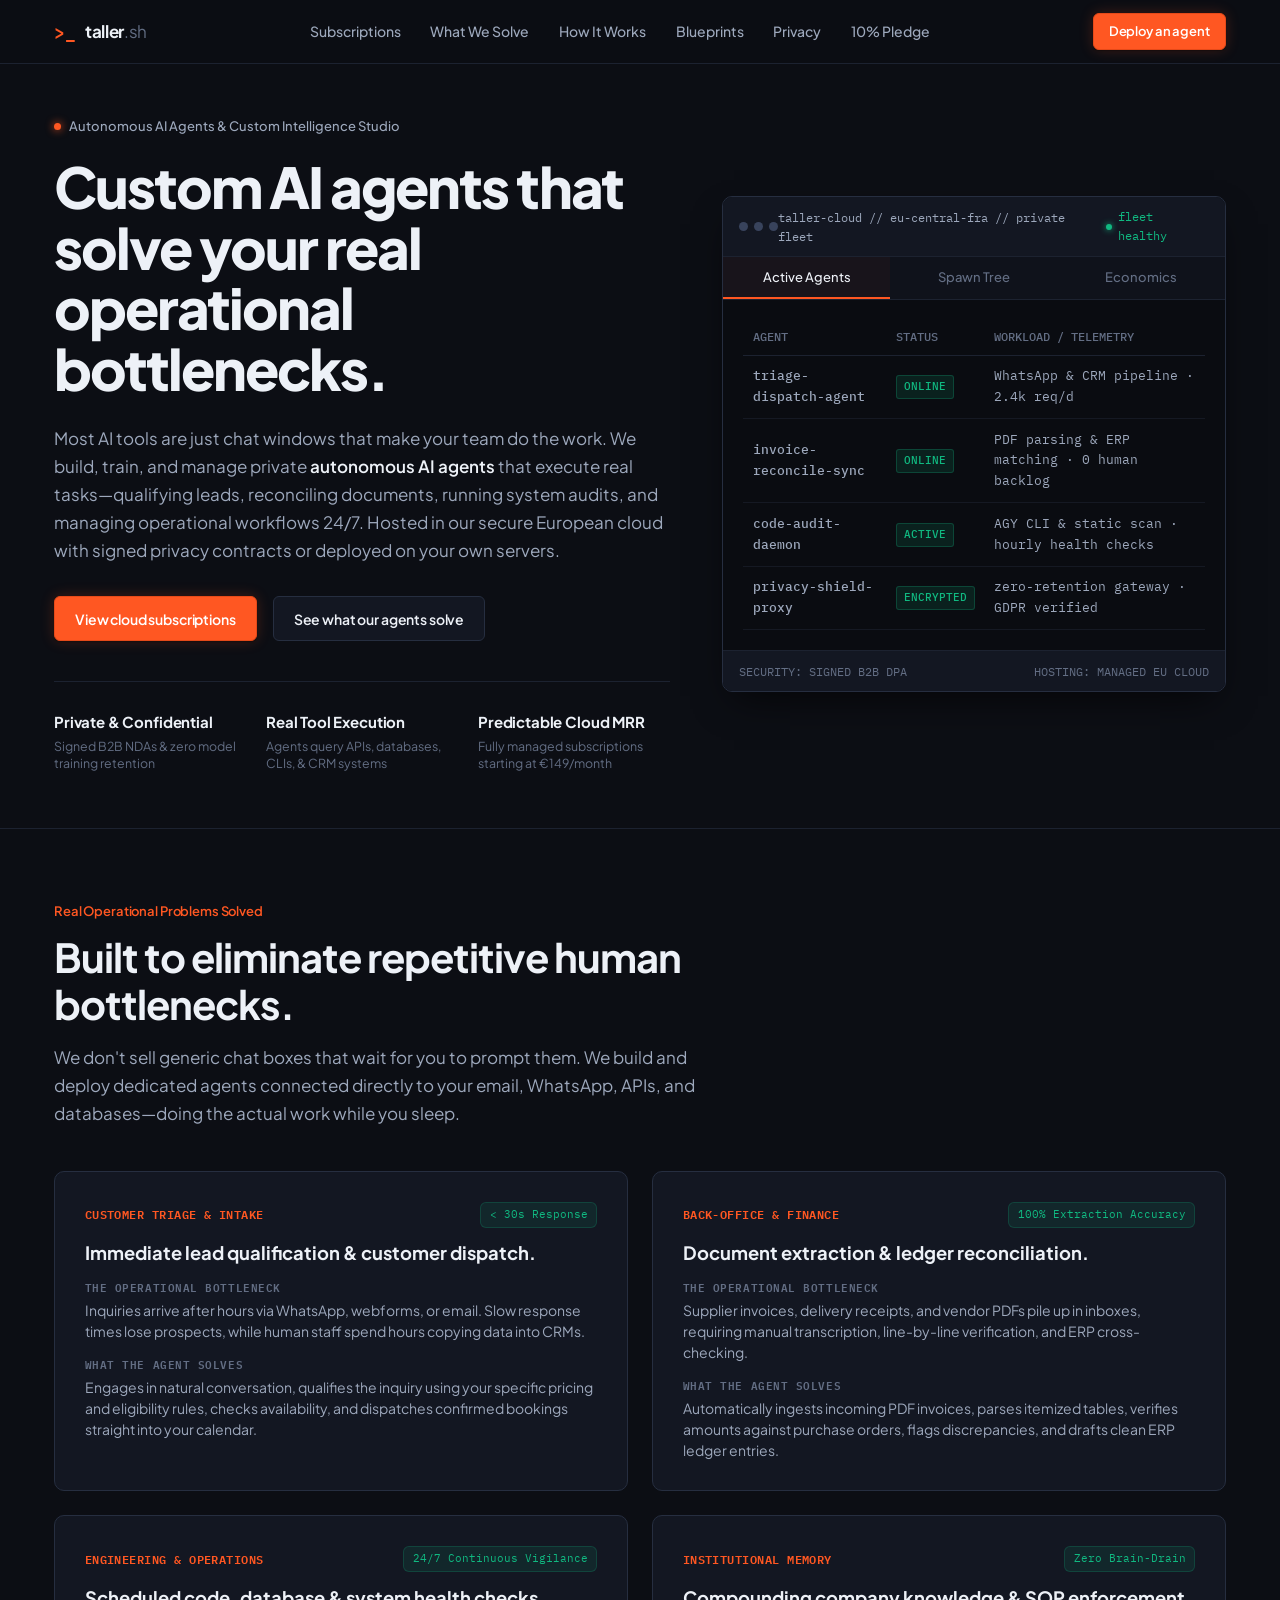
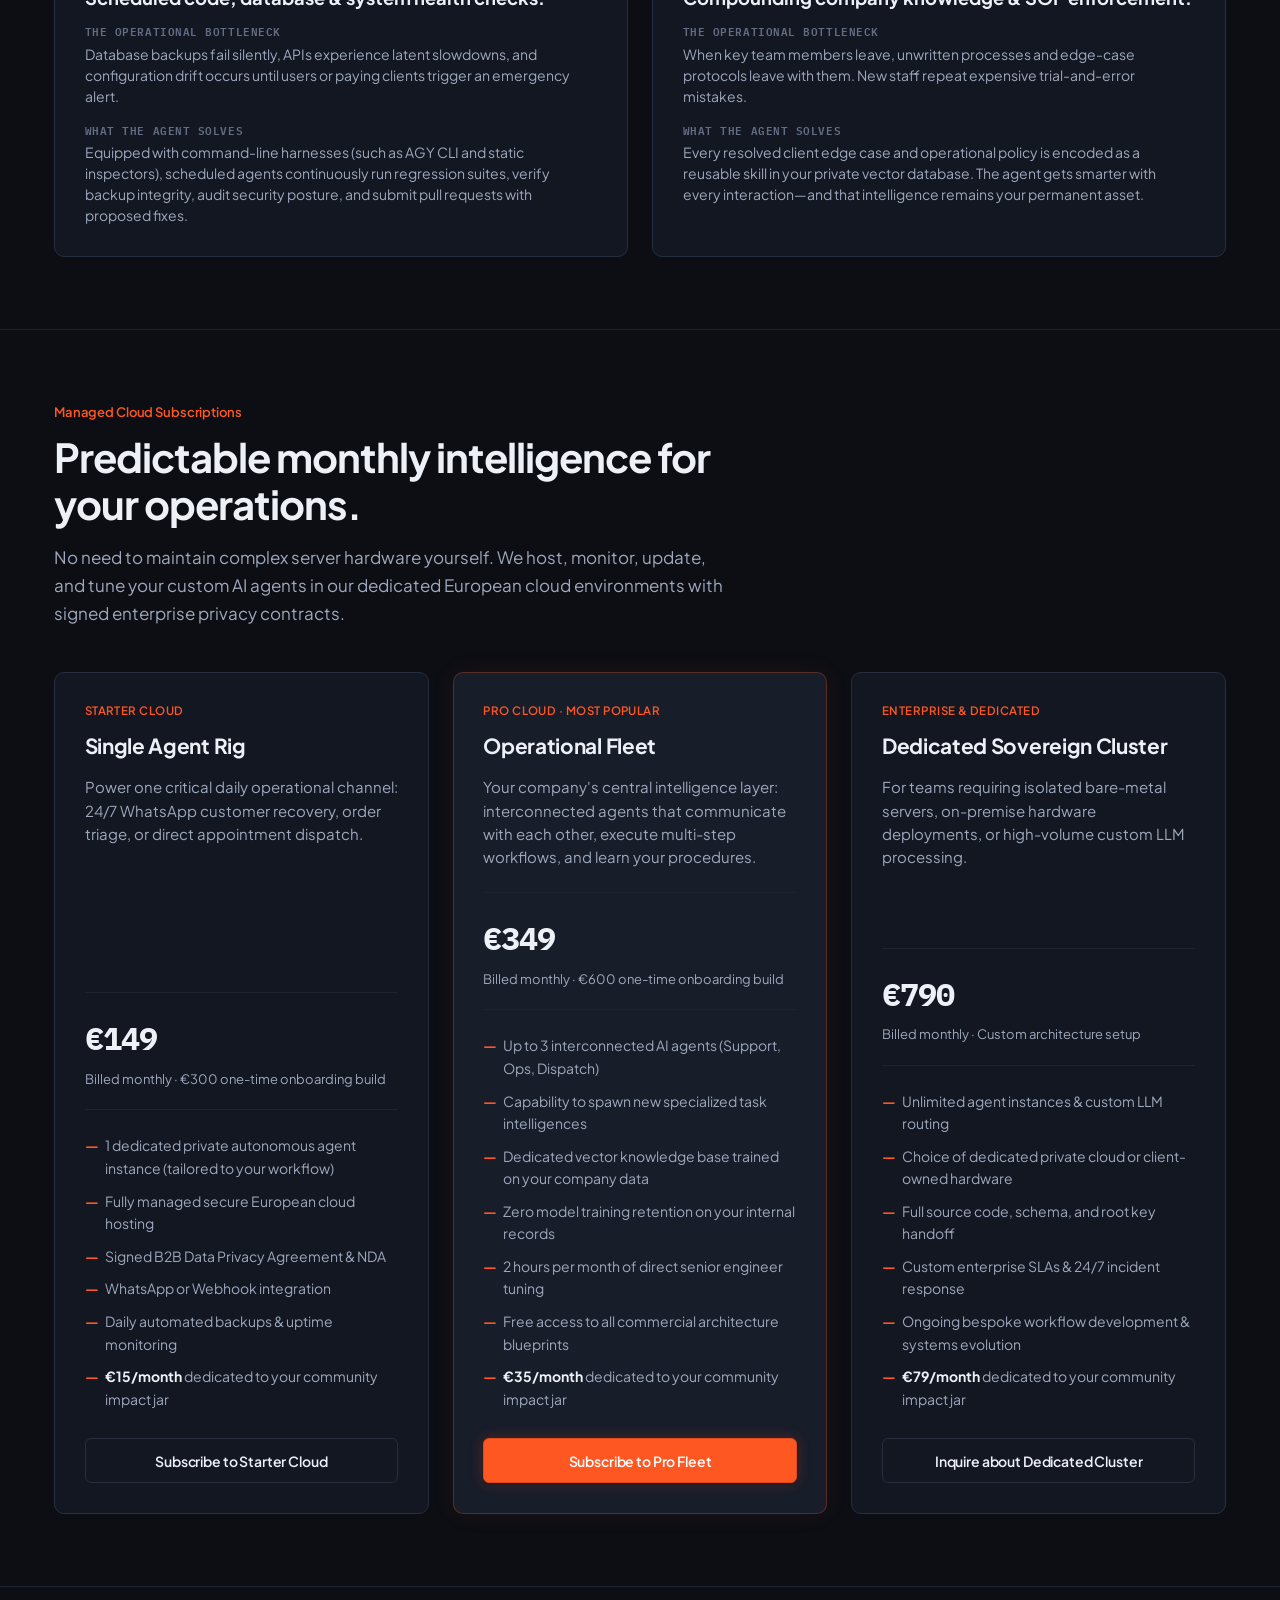
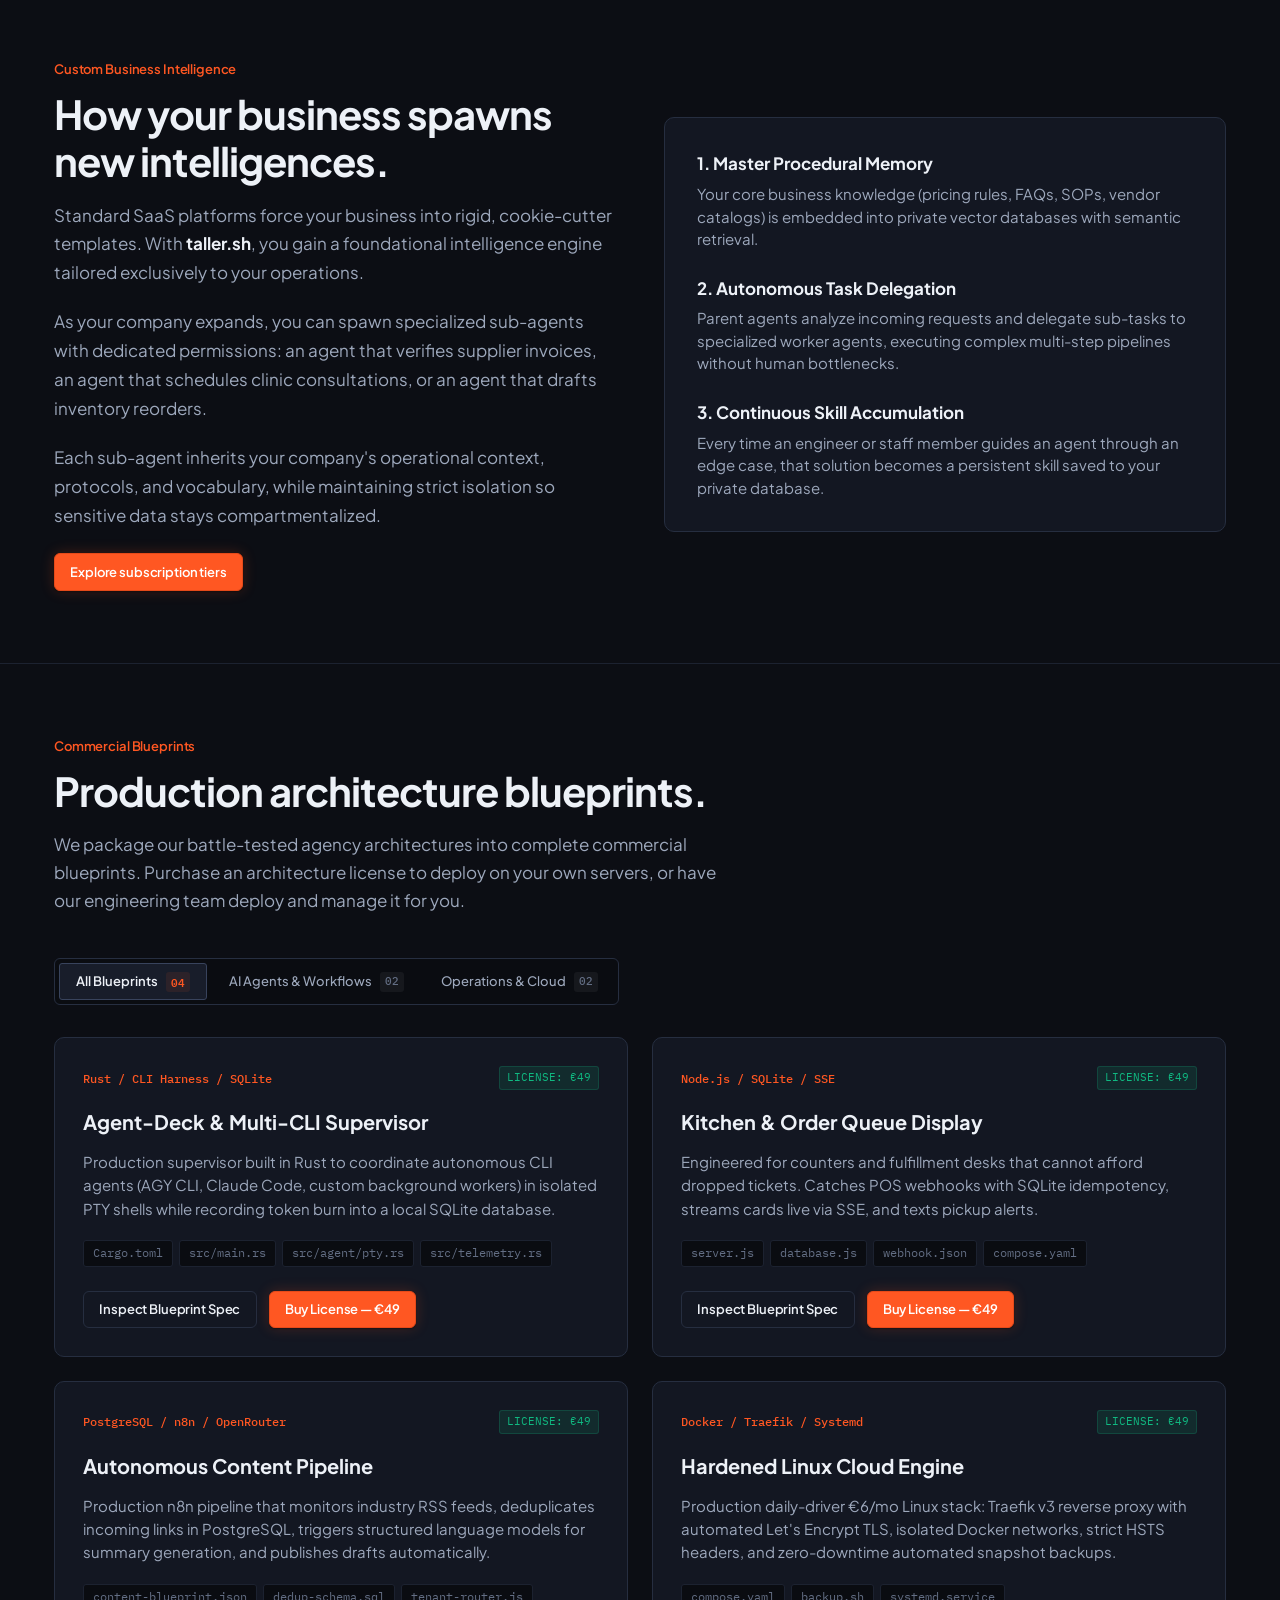
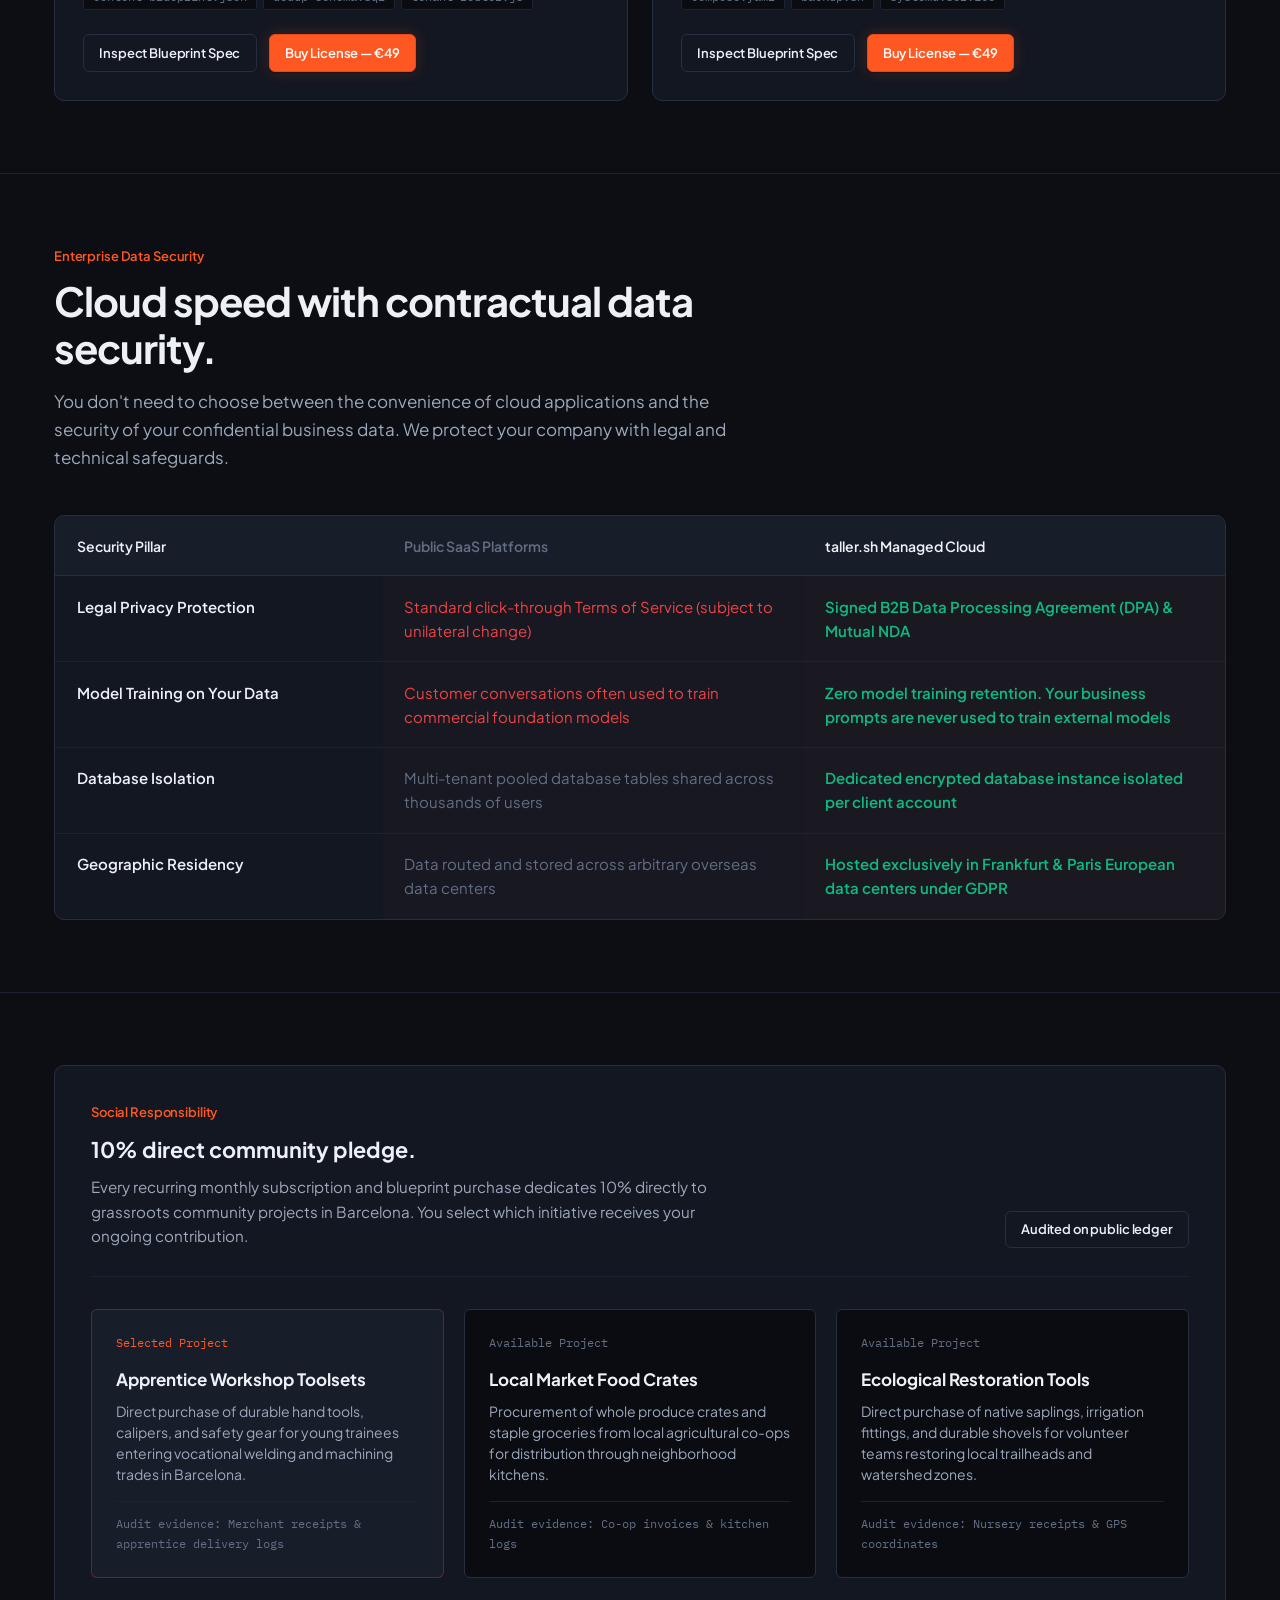
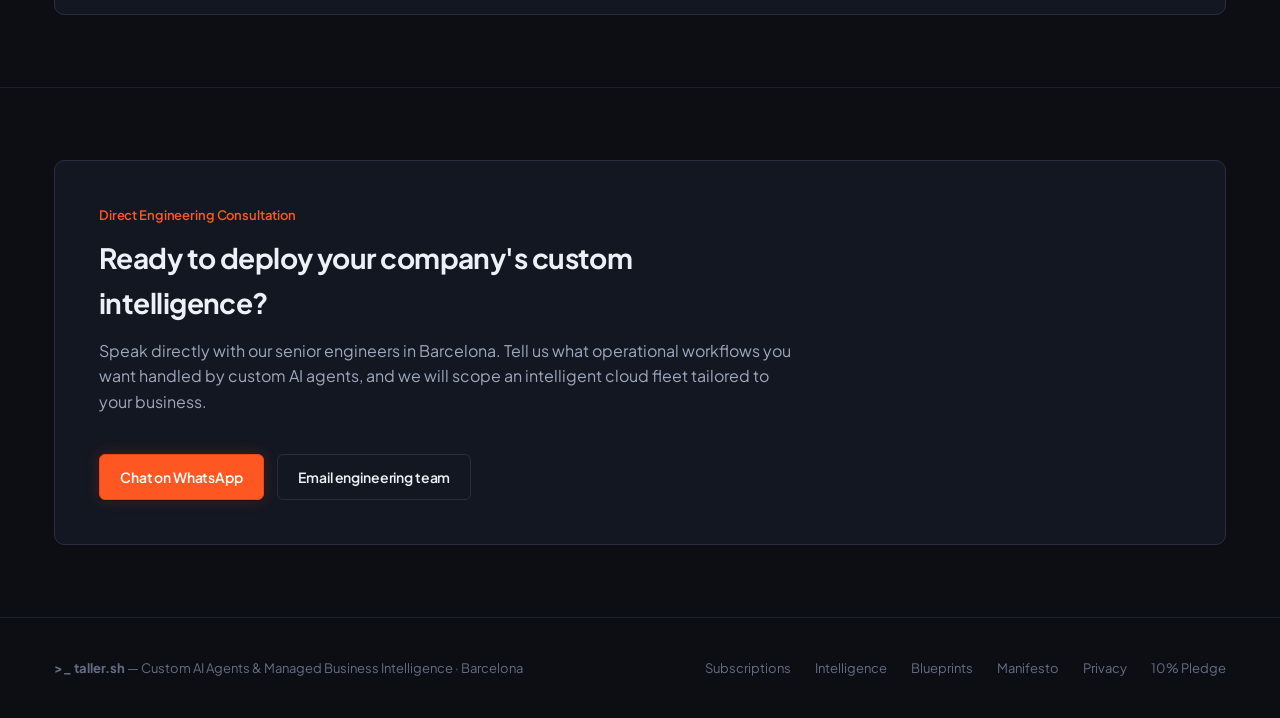
==== commit 38d0d8ae: "feat: pivot positioning to product outcomes, remove Hermes branding, add solutions grid" ====
--- a/index.html
+++ b/index.html
@@ -10,8 +10,8 @@
 
   <meta property="og:type" content="website">
   <meta property="og:url" content="https://taller.sh/">
-  <meta property="og:title" content="taller.sh — Custom AI Intelligence Built for Your Business">
-  <meta property="og:description" content="Private Hermes AI agents and operational intelligence pipelines. Managed cloud subscriptions with signed enterprise privacy contracts, or custom on-premise setups.">
+  <meta property="og:title" content="taller.sh — Custom AI Agents Built for Your Business">
+  <meta property="og:description" content="Custom-built autonomous AI agents and operational intelligence systems. Fully managed in our secure European cloud or deployed on your own infrastructure. Signed privacy contracts, zero data retention.">
 
   <link rel="icon" type="image/svg+xml" href="favicon.svg?v=14.0">
 
@@ -51,12 +51,12 @@
       {
         "@type": "Service",
         "@id": "https://taller.sh/#service",
-        "name": "Custom Intelligence & Cloud AI Runtime",
+        "name": "Custom AI Agents & Cloud Intelligence Runtimes",
         "provider": {
           "@id": "https://taller.sh/#organization"
         },
-        "serviceType": "Cloud Business Intelligence Infrastructure",
-        "description": "Dedicated Hermes AI agent runtimes, custom model fine-tuning, and deterministic workflow pipelines.",
+        "serviceType": "Autonomous Business Intelligence Infrastructure",
+        "description": "Dedicated autonomous agent runtimes, custom model fine-tuning, domain tool integrations, and deterministic workflow pipelines.",
         "offers": [
           {
             "@type": "Offer",
@@ -96,10 +96,11 @@
       </a>
 
       <nav class="nav-menu" aria-label="Primary navigation">
-        <a href="#plans" class="nav-link">Cloud Subscriptions</a>
-        <a href="#intelligence" class="nav-link">Custom Intelligence</a>
-        <a href="#blueprints" class="nav-link">Architecture Blueprints</a>
-        <a href="#privacy" class="nav-link">Privacy &amp; Security</a>
+        <a href="#plans" class="nav-link">Subscriptions</a>
+        <a href="#solutions" class="nav-link">What We Solve</a>
+        <a href="#intelligence" class="nav-link">How It Works</a>
+        <a href="#blueprints" class="nav-link">Blueprints</a>
+        <a href="#privacy" class="nav-link">Privacy</a>
         <a href="#pledge" class="nav-link">10% Pledge</a>
       </nav>
 
@@ -120,20 +121,20 @@
           <div class="hero-statement">
             <div class="hero-eyebrow">
               <span class="eyebrow-pip"></span>
-              <span>Managed AI agents &amp; custom intelligence studio</span>
+              <span>Autonomous AI Agents &amp; Custom Intelligence Studio</span>
             </div>
 
             <h1 class="hero-title">
-              Custom AI intelligence built specifically for your business.
+              Custom AI agents that solve your real operational bottlenecks.
             </h1>
 
             <p class="hero-desc">
-              We design, train, and manage private <strong>Hermes AI agents</strong> and operational pipelines tailored to your operations. Hosted in our secure European cloud with signed enterprise privacy contracts—or delivered turnkey to your own servers.
+              Most AI tools are just chat windows that make your team do the work. We build, train, and manage private <strong>autonomous AI agents</strong> that execute real tasks—qualifying leads, reconciling documents, running system audits, and managing operational workflows 24/7. Hosted in our secure European cloud with signed privacy contracts or deployed on your own servers.
             </p>
 
             <div class="hero-cta-bar">
               <a href="#plans" class="btn btn-primary">View cloud subscriptions</a>
-              <a href="#blueprints" class="btn btn-secondary">Explore commercial blueprints</a>
+              <a href="#solutions" class="btn btn-secondary">See what our agents solve</a>
             </div>
 
             <div class="hero-guarantees">
@@ -142,8 +143,8 @@
                 <span class="guarantee-lbl">Signed B2B NDAs &amp; zero model training retention</span>
               </div>
               <div class="guarantee-item">
-                <span class="guarantee-val">Spawn New Intelligences</span>
-                <span class="guarantee-lbl">Easily spawn specialized agents for sales, ops, &amp; support</span>
+                <span class="guarantee-val">Real Tool Execution</span>
+                <span class="guarantee-lbl">Agents query APIs, databases, CLIs, &amp; CRM systems</span>
               </div>
               <div class="guarantee-item">
                 <span class="guarantee-val">Predictable Cloud MRR</span>
@@ -184,23 +185,23 @@
                   </thead>
                   <tbody>
                     <tr>
-                      <td class="runtime-service">hermes-triage-lead</td>
+                      <td class="runtime-service">triage-dispatch-agent</td>
                       <td><span class="badge-status">ONLINE</span></td>
                       <td class="runtime-metric">WhatsApp &amp; CRM pipeline · 2.4k req/d</td>
                     </tr>
                     <tr>
-                      <td class="runtime-service">order-dispatch-sync</td>
+                      <td class="runtime-service">invoice-reconcile-sync</td>
                       <td><span class="badge-status">ONLINE</span></td>
-                      <td class="runtime-metric">POS webhooks · zero dropped tickets</td>
+                      <td class="runtime-metric">PDF parsing &amp; ERP matching · 0 human backlog</td>
                     </tr>
                     <tr>
-                      <td class="runtime-service">retrieval-memory</td>
-                      <td><span class="badge-status">ENCRYPTED</span></td>
-                      <td class="runtime-metric">isolated vector DB · AES-256 at rest</td>
+                      <td class="runtime-service">code-audit-daemon</td>
+                      <td><span class="badge-status">ACTIVE</span></td>
+                      <td class="runtime-metric">AGY CLI &amp; static scan · hourly health checks</td>
                     </tr>
                     <tr>
                       <td class="runtime-service">privacy-shield-proxy</td>
-                      <td><span class="badge-status">ACTIVE</span></td>
+                      <td><span class="badge-status">ENCRYPTED</span></td>
                       <td class="runtime-metric">zero-retention gateway · GDPR verified</td>
                     </tr>
                   </tbody>
@@ -211,20 +212,20 @@
               <div class="console-panel" id="tab-spawn">
                 <div class="topo-flow">
                   <div class="topo-node">
-                    <span>ROOT // Business Master Agent</span>
-                    <span class="topo-tag">Hermes Core</span>
+                    <span>ROOT // Business Master Runtime</span>
+                    <span class="topo-tag">Core Engine</span>
                   </div>
                   <div class="topo-node" style="margin-left: 1.25rem;">
                     <span>↳ AGENT 01: Inbound Lead &amp; WhatsApp Triage</span>
                     <span class="topo-tag">Active</span>
                   </div>
                   <div class="topo-node" style="margin-left: 1.25rem;">
-                    <span>↳ AGENT 02: Invoice &amp; Kitchen Dispatch</span>
+                    <span>↳ AGENT 02: Document Extraction &amp; ERP Sync</span>
                     <span class="topo-tag">Active</span>
                   </div>
                   <div class="topo-node" style="margin-left: 1.25rem;">
-                    <span>↳ AGENT 03: Inventory &amp; CRM Reconciliation</span>
-                    <span class="topo-tag">Ready to Spawn</span>
+                    <span>↳ AGENT 03: Continuous Code &amp; Health Audit</span>
+                    <span class="topo-tag">Active</span>
                   </div>
                 </div>
               </div>
@@ -260,6 +261,97 @@
       </div>
     </section>
 
+    <!-- SECTION: WHAT OUR AGENTS SOLVE (PRODUCT & OUTCOMES) -->
+    <section class="section" id="solutions">
+      <div class="container">
+        <div class="section-head">
+          <span class="section-topic">Real Operational Problems Solved</span>
+          <h2 class="section-heading">Built to eliminate repetitive human bottlenecks.</h2>
+          <p class="section-narrative">
+            We don't sell generic chat boxes that wait for you to prompt them. We build and deploy dedicated agents connected directly to your email, WhatsApp, APIs, and databases—doing the actual work while you sleep.
+          </p>
+        </div>
+
+        <div class="solutions-grid">
+          <!-- Solution 1 -->
+          <div class="solution-card">
+            <div class="solution-header">
+              <span class="solution-tag">Customer Triage &amp; Intake</span>
+              <span class="solution-outcome-badge">&lt; 30s Response</span>
+            </div>
+            <h3 class="solution-title">Immediate lead qualification &amp; customer dispatch.</h3>
+            
+            <div class="solution-block">
+              <div class="solution-block-label">The Operational Bottleneck</div>
+              <p class="solution-block-text">Inquiries arrive after hours via WhatsApp, webforms, or email. Slow response times lose prospects, while human staff spend hours copying data into CRMs.</p>
+            </div>
+            
+            <div class="solution-block">
+              <div class="solution-block-label">What the Agent Solves</div>
+              <p class="solution-block-text">Engages in natural conversation, qualifies the inquiry using your specific pricing and eligibility rules, checks availability, and dispatches confirmed bookings straight into your calendar.</p>
+            </div>
+          </div>
+
+          <!-- Solution 2 -->
+          <div class="solution-card">
+            <div class="solution-header">
+              <span class="solution-tag">Back-Office &amp; Finance</span>
+              <span class="solution-outcome-badge">100% Extraction Accuracy</span>
+            </div>
+            <h3 class="solution-title">Document extraction &amp; ledger reconciliation.</h3>
+            
+            <div class="solution-block">
+              <div class="solution-block-label">The Operational Bottleneck</div>
+              <p class="solution-block-text">Supplier invoices, delivery receipts, and vendor PDFs pile up in inboxes, requiring manual transcription, line-by-line verification, and ERP cross-checking.</p>
+            </div>
+            
+            <div class="solution-block">
+              <div class="solution-block-label">What the Agent Solves</div>
+              <p class="solution-block-text">Automatically ingests incoming PDF invoices, parses itemized tables, verifies amounts against purchase orders, flags discrepancies, and drafts clean ERP ledger entries.</p>
+            </div>
+          </div>
+
+          <!-- Solution 3 -->
+          <div class="solution-card">
+            <div class="solution-header">
+              <span class="solution-tag">Engineering &amp; Operations</span>
+              <span class="solution-outcome-badge">24/7 Continuous Vigilance</span>
+            </div>
+            <h3 class="solution-title">Scheduled code, database &amp; system health checks.</h3>
+            
+            <div class="solution-block">
+              <div class="solution-block-label">The Operational Bottleneck</div>
+              <p class="solution-block-text">Database backups fail silently, APIs experience latent slowdowns, and configuration drift occurs until users or paying clients trigger an emergency alert.</p>
+            </div>
+            
+            <div class="solution-block">
+              <div class="solution-block-label">What the Agent Solves</div>
+              <p class="solution-block-text">Equipped with command-line harnesses (such as AGY CLI and static inspectors), scheduled agents continuously run regression suites, verify backup integrity, audit security posture, and submit pull requests with proposed fixes.</p>
+            </div>
+          </div>
+
+          <!-- Solution 4 -->
+          <div class="solution-card">
+            <div class="solution-header">
+              <span class="solution-tag">Institutional Memory</span>
+              <span class="solution-outcome-badge">Zero Brain-Drain</span>
+            </div>
+            <h3 class="solution-title">Compounding company knowledge &amp; SOP enforcement.</h3>
+            
+            <div class="solution-block">
+              <div class="solution-block-label">The Operational Bottleneck</div>
+              <p class="solution-block-text">When key team members leave, unwritten processes and edge-case protocols leave with them. New staff repeat expensive trial-and-error mistakes.</p>
+            </div>
+            
+            <div class="solution-block">
+              <div class="solution-block-label">What the Agent Solves</div>
+              <p class="solution-block-text">Every resolved client edge case and operational policy is encoded as a reusable skill in your private vector database. The agent gets smarter with every interaction—and that intelligence remains your permanent asset.</p>
+            </div>
+          </div>
+        </div>
+      </div>
+    </section>
+
     <!-- SECTION 1: MONTHLY SUBSCRIPTIONS & PLANS -->
     <section class="section" id="plans">
       <div class="container">
@@ -288,7 +380,7 @@
             </div>
 
             <ul class="deliverables-list">
-              <li>1 dedicated private Hermes AI agent instance</li>
+              <li>1 dedicated private autonomous agent instance (tailored to your workflow)</li>
               <li>Fully managed secure European cloud hosting</li>
               <li>Signed B2B Data Privacy Agreement &amp; NDA</li>
               <li>WhatsApp or Webhook integration</li>
@@ -421,7 +513,7 @@
             <span class="tab-count">04</span>
           </button>
           <button type="button" class="blueprint-tab" data-filter="ai" role="tab" aria-selected="false">
-            <span>AI &amp; Hermes Agents</span>
+            <span>AI Agents &amp; Workflows</span>
             <span class="tab-count">02</span>
           </button>
           <button type="button" class="blueprint-tab" data-filter="ops" role="tab" aria-selected="false">
@@ -434,12 +526,12 @@
           <!-- Blueprint 1 -->
           <article class="blueprint-card" data-category="ai" data-id="agent-deck">
             <div class="blueprint-header">
-              <span class="blueprint-stack">Rust / Hermes / PTY Shell</span>
+              <span class="blueprint-stack">Rust / CLI Harness / SQLite</span>
               <span class="blueprint-badge">LICENSE: €49</span>
             </div>
-            <h3 class="blueprint-title">Agent-Deck &amp; Hermes Supervisor</h3>
+            <h3 class="blueprint-title">Agent-Deck &amp; Multi-CLI Supervisor</h3>
             <p class="blueprint-body">
-              Production supervisor built in Rust to manage autonomous Hermes sessions, Claude Code, and Aider in isolated PTY shells while recording token burn into a local SQLite database.
+              Production supervisor built in Rust to coordinate autonomous CLI agents (AGY CLI, Claude Code, custom background workers) in isolated PTY shells while recording token burn into a local SQLite database.
             </p>
             <div class="file-tags">
               <span>Cargo.toml</span>
--- a/style.css
+++ b/style.css
@@ -697,6 +697,98 @@
 }
 
 /* ==========================================================================
+   WHAT WE SOLVE (Product Problems & Solutions Grid)
+   ========================================================================== */
+.solutions-grid {
+  display: grid;
+  grid-template-columns: repeat(2, 1fr);
+  gap: 1.5rem;
+}
+
+@media (max-width: 860px) {
+  .solutions-grid {
+    grid-template-columns: 1fr;
+  }
+}
+
+.solution-card {
+  background: var(--surface);
+  border: 1px solid var(--border);
+  border-radius: var(--radius-md);
+  padding: 1.85rem;
+  display: flex;
+  flex-direction: column;
+  transition: border-color 0.15s ease;
+}
+
+.solution-card:hover {
+  border-color: var(--border-strong);
+}
+
+.solution-header {
+  display: flex;
+  align-items: center;
+  justify-content: space-between;
+  margin-bottom: 0.85rem;
+}
+
+.solution-tag {
+  font-family: var(--font-mono);
+  font-size: 0.72rem;
+  font-weight: 600;
+  color: var(--signal);
+  letter-spacing: 0.04em;
+  text-transform: uppercase;
+}
+
+.solution-outcome-badge {
+  font-family: var(--font-mono);
+  font-size: 0.6875rem;
+  padding: 0.2rem 0.55rem;
+  border-radius: var(--radius-sm);
+  background: rgba(16, 185, 129, 0.1);
+  color: #10b981;
+  border: 1px solid rgba(16, 185, 129, 0.2);
+}
+
+.solution-title {
+  font-size: 1.15rem;
+  font-weight: 700;
+  color: var(--text-primary);
+  margin-bottom: 0.75rem;
+  line-height: 1.35;
+}
+
+.solution-block {
+  margin-bottom: 0.85rem;
+}
+
+.solution-block:last-child {
+  margin-bottom: 0;
+}
+
+.solution-block-label {
+  font-family: var(--font-mono);
+  font-size: 0.6875rem;
+  font-weight: 600;
+  text-transform: uppercase;
+  color: var(--text-muted);
+  letter-spacing: 0.05em;
+  margin-bottom: 0.25rem;
+}
+
+.solution-block-text {
+  font-size: 0.875rem;
+  color: var(--text-secondary);
+  line-height: 1.5;
+  margin: 0;
+}
+
+.solution-block-text strong {
+  color: var(--text-primary);
+}
+
+/* ==========================================================================
    DEPLOYMENT WORK ORDERS (Services & Rates)
    ========================================================================== */
 .services-layout {
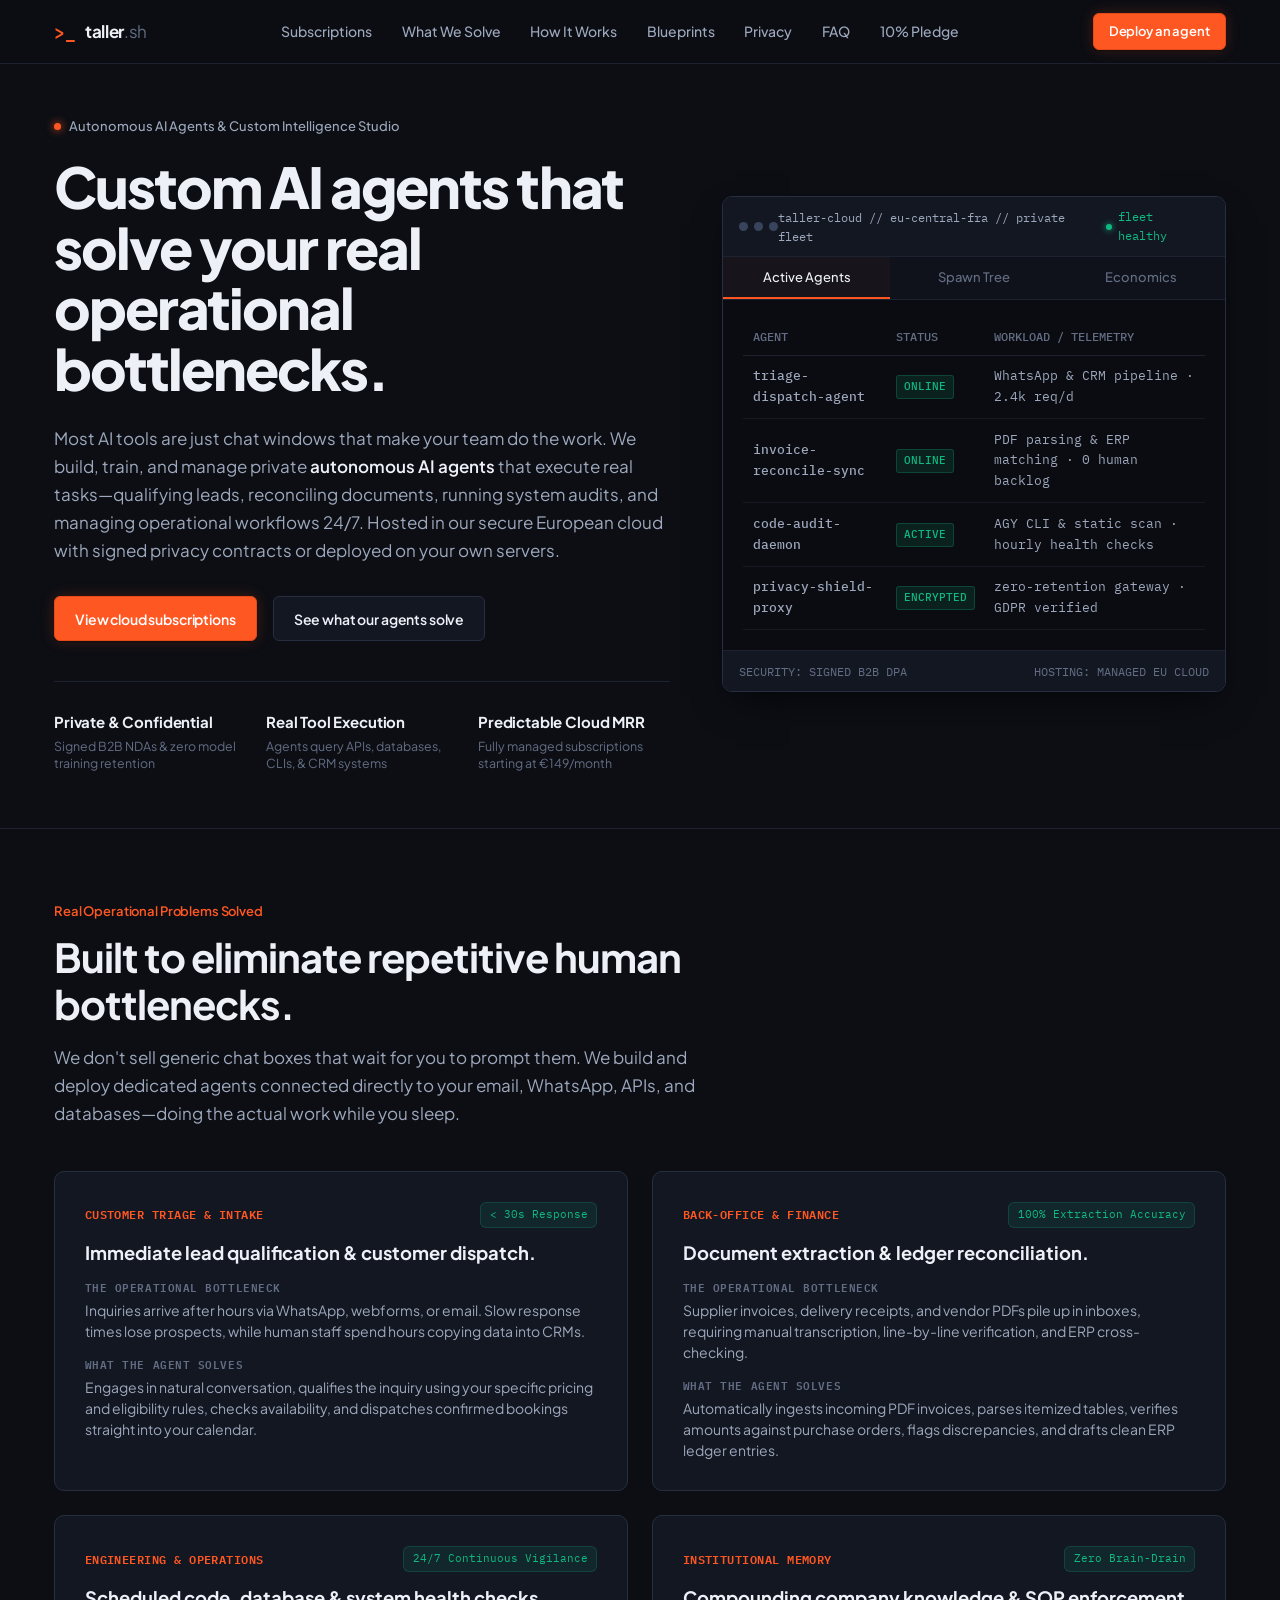
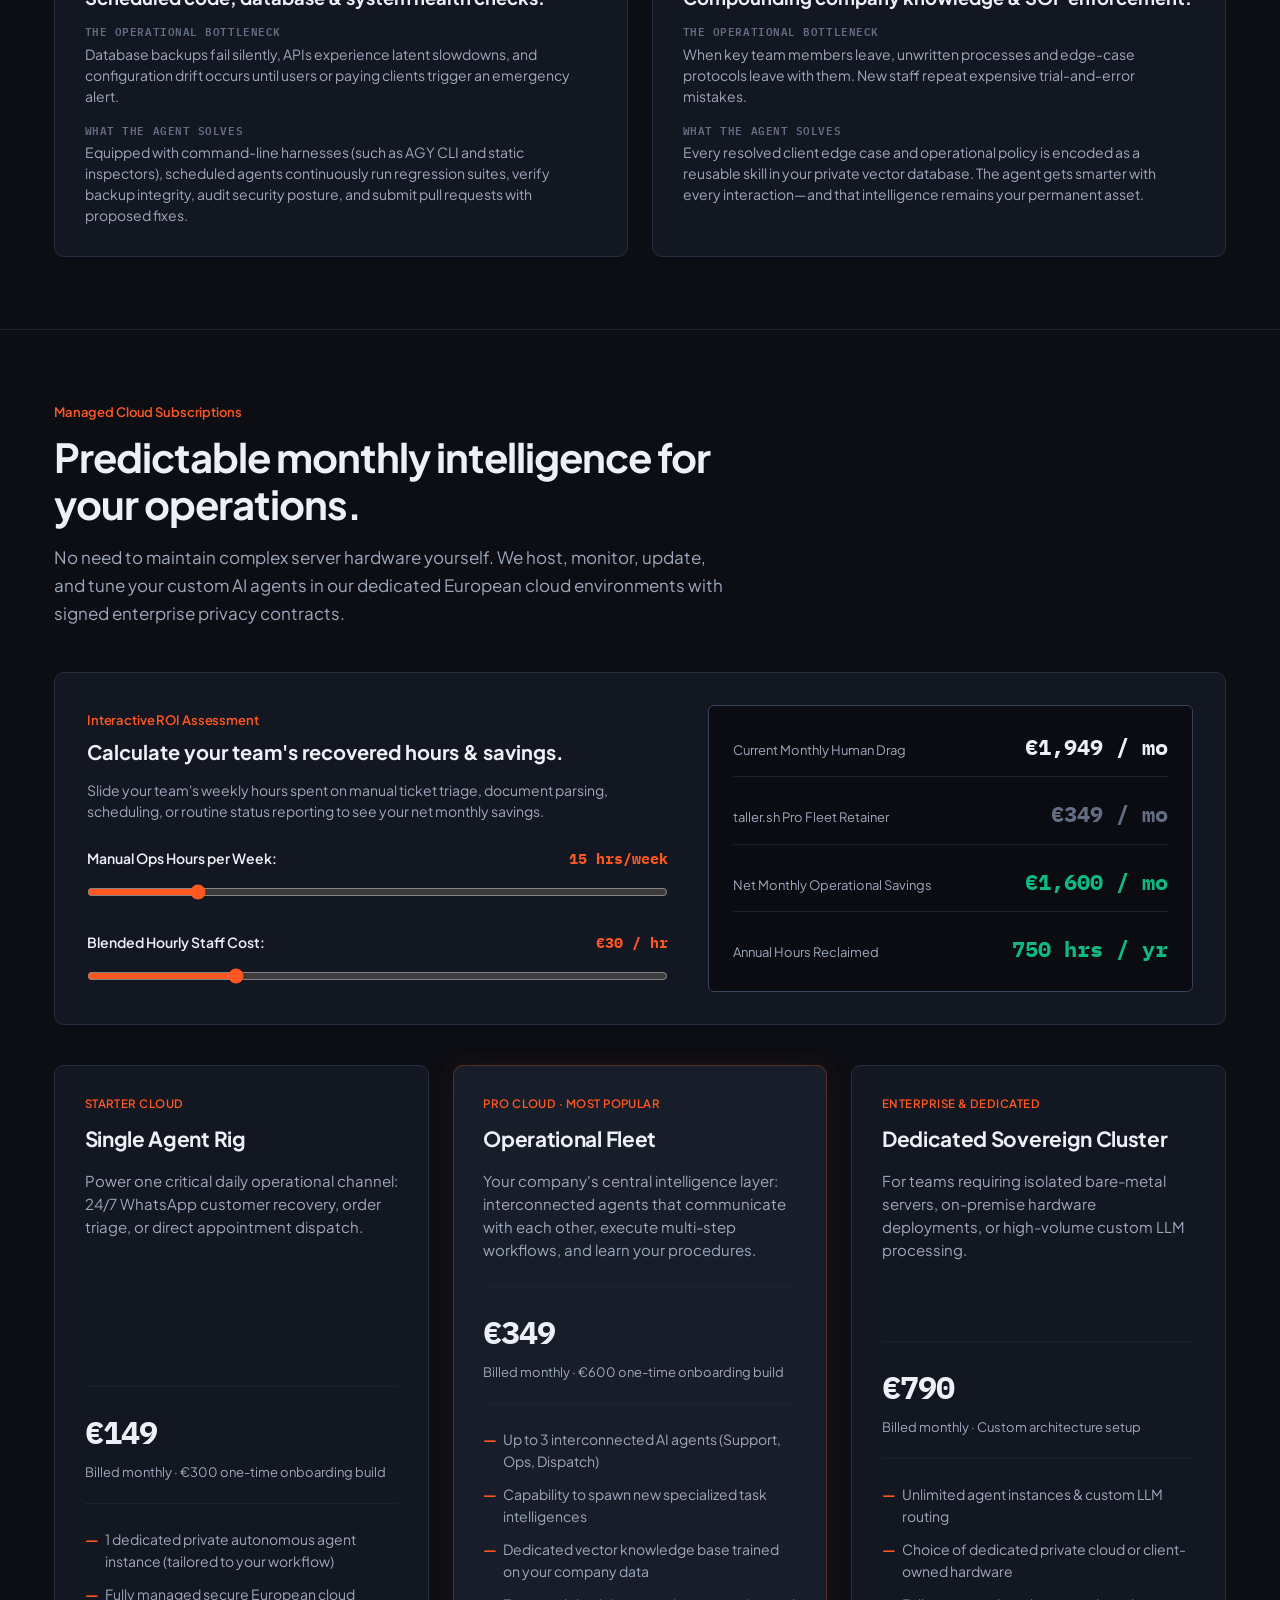
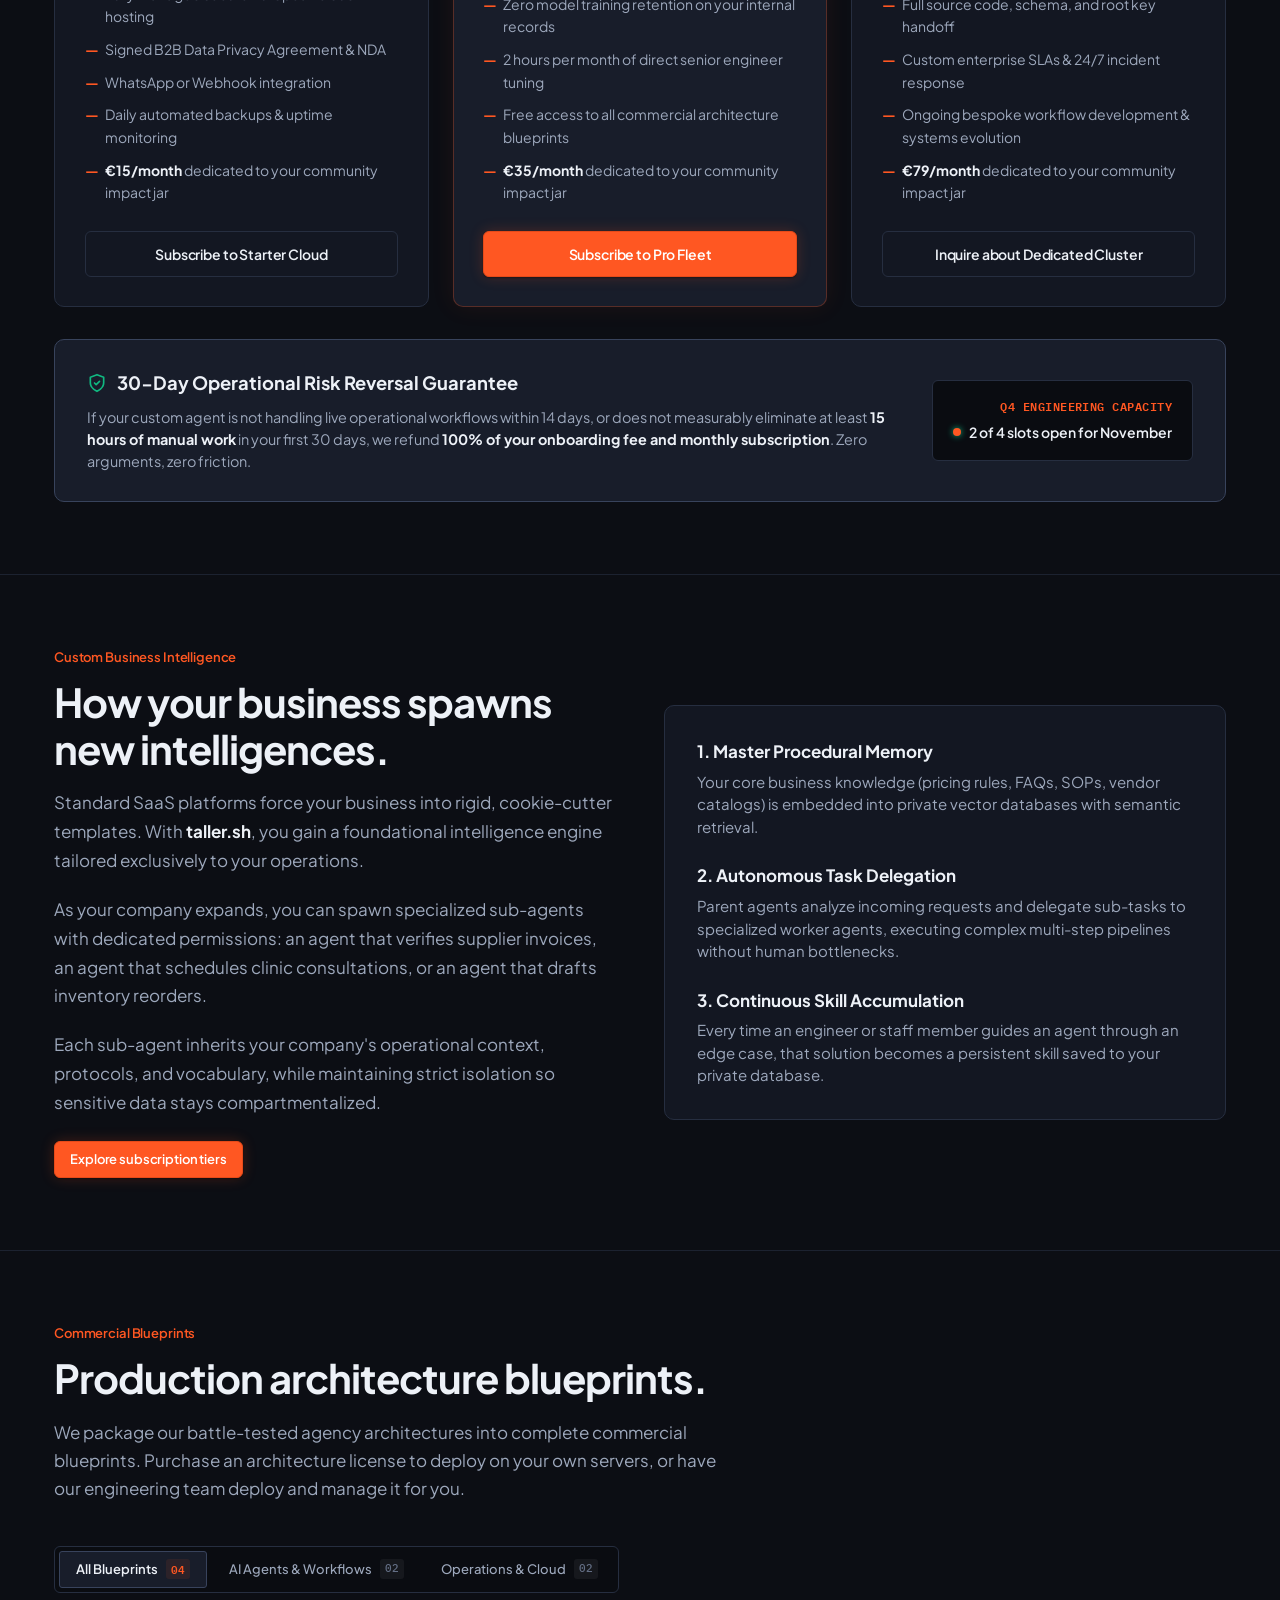
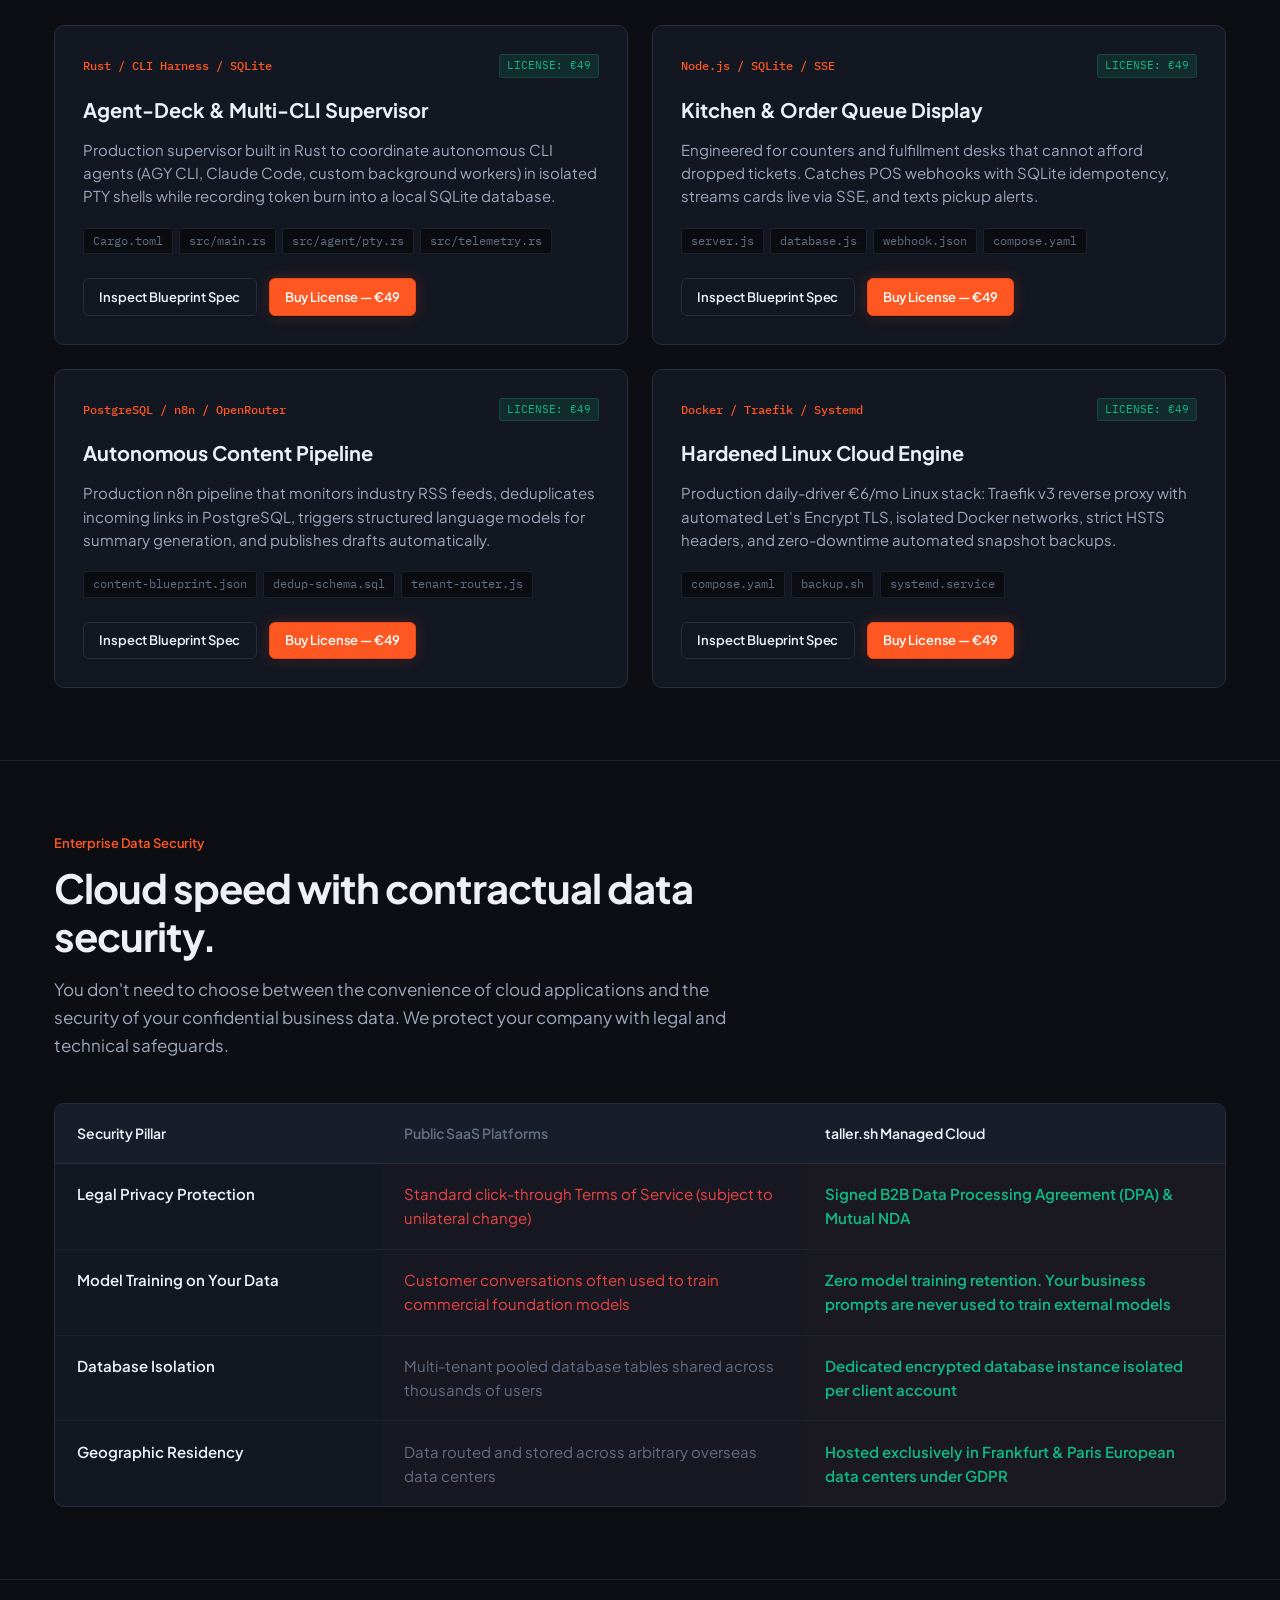
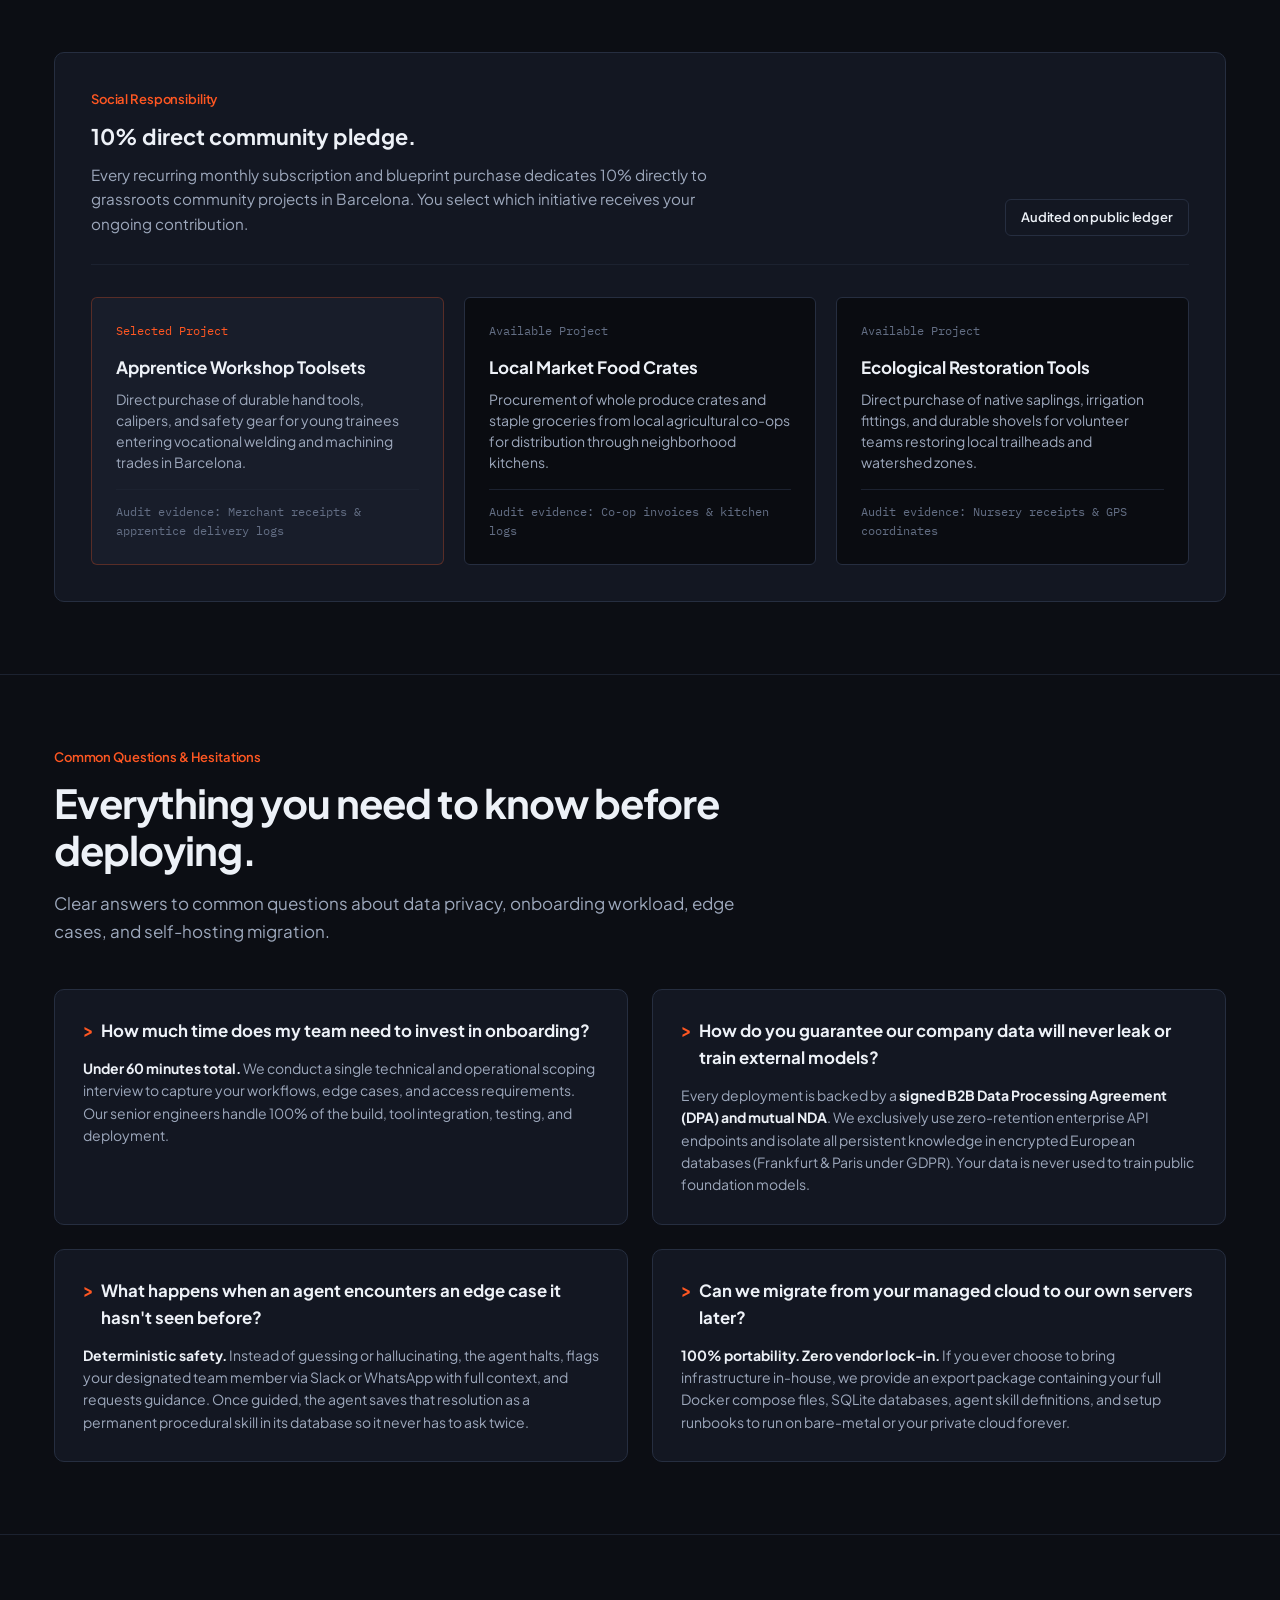
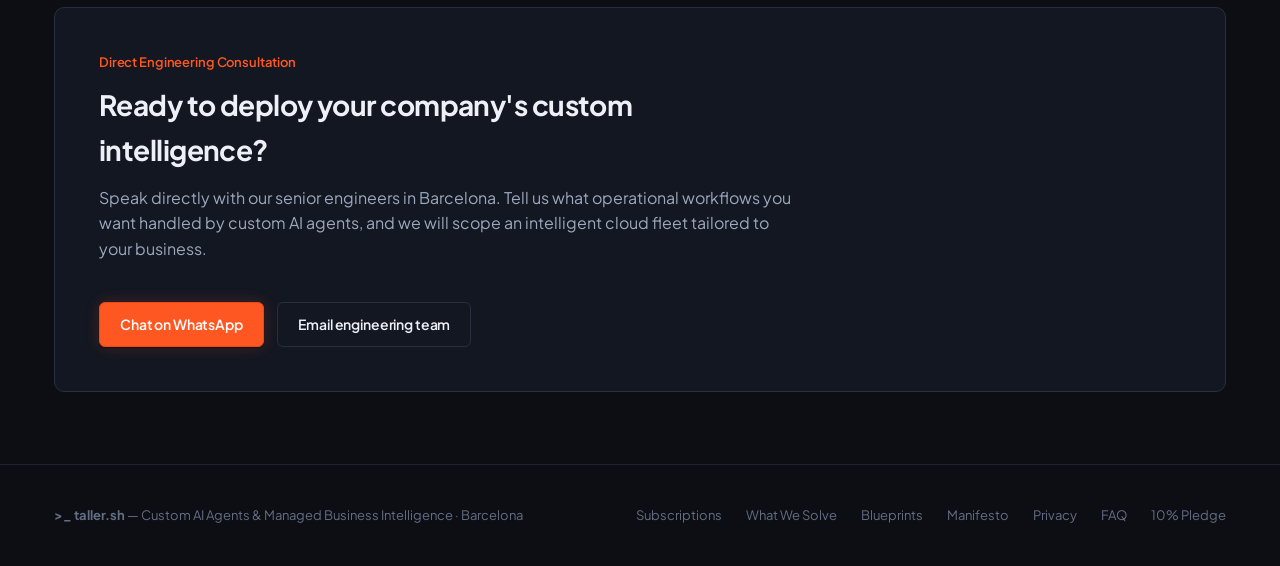
==== commit 141c19f0: "feat(cro): add interactive ROI calculator, 30-day risk-reversal guarantee, rapid intake modal, and o" ====
--- a/index.html
+++ b/index.html
@@ -101,6 +101,7 @@
         <a href="#intelligence" class="nav-link">How It Works</a>
         <a href="#blueprints" class="nav-link">Blueprints</a>
         <a href="#privacy" class="nav-link">Privacy</a>
+        <a href="#faq" class="nav-link">FAQ</a>
         <a href="#pledge" class="nav-link">10% Pledge</a>
       </nav>
 
@@ -363,6 +364,52 @@
           </p>
         </div>
 
+        <!-- ROI TIME RECOVERY CALCULATOR (Sales Enablement) -->
+        <div class="roi-calculator-wrap" style="margin-bottom: 2.5rem;">
+          <div>
+            <span class="section-topic" style="margin-bottom: 0.35rem; display: inline-block;">Interactive ROI Assessment</span>
+            <h3 style="font-size: 1.25rem; font-weight: 700; margin-bottom: 0.75rem;">Calculate your team's recovered hours &amp; savings.</h3>
+            <p style="font-size: 0.875rem; color: var(--text-secondary); line-height: 1.5; margin-bottom: 1.5rem;">
+              Slide your team's weekly hours spent on manual ticket triage, document parsing, scheduling, or routine status reporting to see your net monthly savings.
+            </p>
+
+            <div class="roi-slider-group">
+              <div class="roi-slider-header">
+                <span class="roi-slider-label">Manual Ops Hours per Week:</span>
+                <span class="roi-slider-val" id="roi-hours-val">15 hrs/week</span>
+              </div>
+              <input type="range" class="roi-range-input" id="roi-hours-slider" min="5" max="60" value="15" step="1">
+            </div>
+
+            <div class="roi-slider-group" style="margin-top: 1rem;">
+              <div class="roi-slider-header">
+                <span class="roi-slider-label">Blended Hourly Staff Cost:</span>
+                <span class="roi-slider-val" id="roi-rate-val">€30 / hr</span>
+              </div>
+              <input type="range" class="roi-range-input" id="roi-rate-slider" min="15" max="75" value="30" step="5">
+            </div>
+          </div>
+
+          <div class="roi-results-box">
+            <div class="roi-stat-row">
+              <span class="roi-stat-lbl">Current Monthly Human Drag</span>
+              <span class="roi-stat-num" id="roi-current-drag">€1,800 / mo</span>
+            </div>
+            <div class="roi-stat-row">
+              <span class="roi-stat-lbl">taller.sh Pro Fleet Retainer</span>
+              <span class="roi-stat-num" style="color: var(--text-muted);">€349 / mo</span>
+            </div>
+            <div class="roi-stat-row">
+              <span class="roi-stat-lbl">Net Monthly Operational Savings</span>
+              <span class="roi-stat-num highlight" id="roi-net-savings">€1,451 / mo</span>
+            </div>
+            <div class="roi-stat-row">
+              <span class="roi-stat-lbl">Annual Hours Reclaimed</span>
+              <span class="roi-stat-num highlight" id="roi-hours-reclaimed">720 hrs / yr</span>
+            </div>
+          </div>
+        </div>
+
         <div class="services-layout">
           <!-- Tier 1 -->
           <div class="service-card">
@@ -450,6 +497,32 @@
             <button type="button" class="btn btn-secondary btn-block" data-order="Dedicated Sovereign Cluster (€790/mo)">
               Inquire about Dedicated Cluster
             </button>
+          </div>
+        </div>
+
+        <!-- OFFER GUARANTEE & COHORT CAPACITY (CRO Framework) -->
+        <div class="offer-guarantee-wrap">
+          <div>
+            <div class="guarantee-content-title">
+              <span class="guarantee-shield-icon">
+                <svg width="20" height="20" viewBox="0 0 24 24" fill="none" stroke="currentColor" stroke-width="2" stroke-linecap="round" stroke-linejoin="round">
+                  <path d="M12 22s8-4 8-10V5l-8-3-8 3v7c0 6 8 10 8 10z"/>
+                  <path d="M9 12l2 2 4-4"/>
+                </svg>
+              </span>
+              <span>30-Day Operational Risk Reversal Guarantee</span>
+            </div>
+            <p class="guarantee-content-desc">
+              If your custom agent is not handling live operational workflows within 14 days, or does not measurably eliminate at least <strong>15 hours of manual work</strong> in your first 30 days, we refund <strong>100% of your onboarding fee and monthly subscription</strong>. Zero arguments, zero friction.
+            </p>
+          </div>
+
+          <div class="cohort-capacity-badge">
+            <span class="cohort-label">Q4 Engineering Capacity</span>
+            <div class="cohort-status">
+              <span class="pulse-pip" style="width: 8px; height: 8px; background: var(--signal); border-radius: 50%; display: inline-block;"></span>
+              <span>2 of 4 slots open for November</span>
+            </div>
           </div>
         </div>
       </div>
@@ -708,6 +781,65 @@
       </div>
     </section>
 
+    <!-- SECTION: OBJECTION HANDLING FAQ (CRO Dimension 6) -->
+    <section class="section" id="faq">
+      <div class="container">
+        <div class="section-head">
+          <span class="section-topic">Common Questions &amp; Hesitations</span>
+          <h2 class="section-heading">Everything you need to know before deploying.</h2>
+          <p class="section-narrative">
+            Clear answers to common questions about data privacy, onboarding workload, edge cases, and self-hosting migration.
+          </p>
+        </div>
+
+        <div class="faq-grid">
+          <!-- FAQ 1 -->
+          <div class="faq-card">
+            <h3 class="faq-question">
+              <span style="color: var(--signal); font-family: var(--font-mono);">&gt;</span>
+              <span>How much time does my team need to invest in onboarding?</span>
+            </h3>
+            <p class="faq-answer">
+              <strong>Under 60 minutes total.</strong> We conduct a single technical and operational scoping interview to capture your workflows, edge cases, and access requirements. Our senior engineers handle 100% of the build, tool integration, testing, and deployment.
+            </p>
+          </div>
+
+          <!-- FAQ 2 -->
+          <div class="faq-card">
+            <h3 class="faq-question">
+              <span style="color: var(--signal); font-family: var(--font-mono);">&gt;</span>
+              <span>How do you guarantee our company data will never leak or train external models?</span>
+            </h3>
+            <p class="faq-answer">
+              Every deployment is backed by a <strong>signed B2B Data Processing Agreement (DPA) and mutual NDA</strong>. We exclusively use zero-retention enterprise API endpoints and isolate all persistent knowledge in encrypted European databases (Frankfurt &amp; Paris under GDPR). Your data is never used to train public foundation models.
+            </p>
+          </div>
+
+          <!-- FAQ 3 -->
+          <div class="faq-card">
+            <h3 class="faq-question">
+              <span style="color: var(--signal); font-family: var(--font-mono);">&gt;</span>
+              <span>What happens when an agent encounters an edge case it hasn't seen before?</span>
+            </h3>
+            <p class="faq-answer">
+              <strong>Deterministic safety.</strong> Instead of guessing or hallucinating, the agent halts, flags your designated team member via Slack or WhatsApp with full context, and requests guidance. Once guided, the agent saves that resolution as a permanent procedural skill in its database so it never has to ask twice.
+            </p>
+          </div>
+
+          <!-- FAQ 4 -->
+          <div class="faq-card">
+            <h3 class="faq-question">
+              <span style="color: var(--signal); font-family: var(--font-mono);">&gt;</span>
+              <span>Can we migrate from your managed cloud to our own servers later?</span>
+            </h3>
+            <p class="faq-answer">
+              <strong>100% portability. Zero vendor lock-in.</strong> If you ever choose to bring infrastructure in-house, we provide an export package containing your full Docker compose files, SQLite databases, agent skill definitions, and setup runbooks to run on bare-metal or your private cloud forever.
+            </p>
+          </div>
+        </div>
+      </div>
+    </section>
+
     <!-- SECTION 6: CONTACT & CONSULTATION -->
     <section class="section" id="contact" style="border-bottom: none;">
       <div class="container">
@@ -737,10 +869,11 @@
       </div>
       <nav class="footer-nav">
         <a href="#plans">Subscriptions</a>
-        <a href="#intelligence">Intelligence</a>
+        <a href="#solutions">What We Solve</a>
         <a href="#blueprints">Blueprints</a>
         <a href="/manifesto">Manifesto</a>
         <a href="#privacy">Privacy</a>
+        <a href="#faq">FAQ</a>
         <a href="#pledge">10% Pledge</a>
       </nav>
     </div>
@@ -767,6 +900,55 @@
     </div>
   </div>
 
+  <!-- RAPID INTAKE MODAL (CRO Friction Reducer) -->
+  <div class="modal-overlay" id="intake-modal" aria-hidden="true">
+    <div class="modal-box" role="dialog" aria-modal="true" aria-labelledby="intake-modal-title" style="max-width: 580px;">
+      <div class="modal-header">
+        <div>
+          <span style="font-family: var(--font-mono); font-size: 0.72rem; color: var(--signal);" id="intake-tier-badge">DEPLOYMENT INTAKE</span>
+          <h3 id="intake-modal-title" style="font-size: 1.15rem; font-weight: 700; margin-top: 2px;">Deploy Your Custom Agent</h3>
+        </div>
+        <button type="button" id="intake-close-btn" aria-label="Close" style="font-size: 1.5rem; line-height: 1; padding: 4px 8px; color: var(--text-muted);">&times;</button>
+      </div>
+      <form class="intake-form" id="agent-intake-form">
+        <div class="form-group">
+          <label class="form-label" for="intake-contact">Work Email or WhatsApp Number</label>
+          <input type="text" id="intake-contact" class="form-input" placeholder="e.g. alex@company.com or +34 600 000 000" required>
+        </div>
+
+        <div class="form-group">
+          <label class="form-label">Primary Operational Bottleneck to Solve</label>
+          <div class="bottleneck-chips" id="bottleneck-chips">
+            <button type="button" class="chip-btn active" data-val="WhatsApp & Lead Triage">WhatsApp &amp; Lead Triage</button>
+            <button type="button" class="chip-btn" data-val="Invoice & Document Parsing">Invoice &amp; Document Parsing</button>
+            <button type="button" class="chip-btn" data-val="System & Code Health Audits">System &amp; Code Health Audits</button>
+            <button type="button" class="chip-btn" data-val="Custom Operational Workflow">Custom Operational Workflow</button>
+          </div>
+        </div>
+
+        <div class="form-group">
+          <label class="form-label" for="intake-notes">Brief Context / Existing Software (Optional)</label>
+          <textarea id="intake-notes" class="form-textarea" rows="2" placeholder="e.g. We use PostgreSQL, HubSpot, and process 40 supplier invoices a day..."></textarea>
+        </div>
+
+        <div style="font-size: 0.75rem; color: var(--text-muted); display: flex; align-items: center; gap: 0.4rem;">
+          <svg width="14" height="14" viewBox="0 0 24 24" fill="none" stroke="currentColor" stroke-width="2" stroke-linecap="round" stroke-linejoin="round" style="color: var(--status-live);">
+            <path d="M12 22s8-4 8-10V5l-8-3-8 3v7c0 6 8 10 8 10z"/>
+          </svg>
+          <span>Signed B2B DPA &amp; NDA included. Zero public model training.</span>
+        </div>
+
+        <div style="display: flex; gap: 0.75rem; margin-top: 0.5rem;">
+          <button type="submit" class="btn btn-primary" id="intake-submit-btn" style="flex: 1;">Submit Intake to Engineers</button>
+          <button type="button" class="btn btn-secondary" id="intake-wa-direct-btn" style="flex: 1;">Chat on WhatsApp</button>
+        </div>
+        <div id="intake-confirm-msg" style="display: none; padding: 0.75rem; background: rgba(16, 185, 129, 0.1); border: 1px solid rgba(16, 185, 129, 0.25); border-radius: var(--radius-sm); color: #10b981; font-size: 0.8125rem; text-align: center;">
+          ✓ Scope received. Our senior engineering team will review and reply within 4 business hours.
+        </div>
+      </form>
+    </div>
+  </div>
+
   <script src="main.js?v=14.0"></script>
 </body>
 </html>
--- a/style.css
+++ b/style.css
@@ -911,6 +911,312 @@
 }
 
 /* ==========================================================================
+   OFFER GUARANTEE & COHORT CAPACITY (CRO & Offers Framework)
+   ========================================================================== */
+.offer-guarantee-wrap {
+  margin-top: 2rem;
+  background: var(--surface-raised);
+  border: 1px solid var(--border-strong);
+  border-radius: var(--radius-md);
+  padding: 1.75rem 2rem;
+  display: grid;
+  grid-template-columns: 1fr auto;
+  gap: 2rem;
+  align-items: center;
+}
+
+@media (max-width: 860px) {
+  .offer-guarantee-wrap {
+    grid-template-columns: 1fr;
+    padding: 1.5rem;
+  }
+}
+
+.guarantee-content-title {
+  font-size: 1.15rem;
+  font-weight: 700;
+  color: var(--text-primary);
+  margin-bottom: 0.5rem;
+  display: flex;
+  align-items: center;
+  gap: 0.65rem;
+}
+
+.guarantee-shield-icon {
+  color: var(--status-live);
+  display: inline-flex;
+}
+
+.guarantee-content-desc {
+  font-size: 0.9rem;
+  color: var(--text-secondary);
+  line-height: 1.55;
+  margin: 0;
+}
+
+.guarantee-content-desc strong {
+  color: var(--text-primary);
+}
+
+.cohort-capacity-badge {
+  background: var(--surface-sunken);
+  border: 1px solid var(--border);
+  border-radius: var(--radius-sm);
+  padding: 1rem 1.25rem;
+  text-align: right;
+  min-width: 240px;
+}
+
+@media (max-width: 860px) {
+  .cohort-capacity-badge {
+    text-align: left;
+    min-width: unset;
+  }
+}
+
+.cohort-label {
+  font-family: var(--font-mono);
+  font-size: 0.72rem;
+  text-transform: uppercase;
+  color: var(--signal);
+  letter-spacing: 0.04em;
+  font-weight: 600;
+  display: block;
+  margin-bottom: 0.35rem;
+}
+
+.cohort-status {
+  font-size: 0.875rem;
+  font-weight: 600;
+  color: var(--text-primary);
+  display: flex;
+  align-items: center;
+  justify-content: flex-end;
+  gap: 0.5rem;
+}
+
+@media (max-width: 860px) {
+  .cohort-status {
+    justify-content: flex-start;
+  }
+}
+
+/* ==========================================================================
+   ROI / TIME RECOVERY CALCULATOR (Sales Enablement)
+   ========================================================================== */
+.roi-calculator-wrap {
+  margin-top: 2rem;
+  background: var(--surface);
+  border: 1px solid var(--border);
+  border-radius: var(--radius-md);
+  padding: 2rem;
+  display: grid;
+  grid-template-columns: 1.2fr 1fr;
+  gap: 2.5rem;
+  align-items: center;
+}
+
+@media (max-width: 860px) {
+  .roi-calculator-wrap {
+    grid-template-columns: 1fr;
+    padding: 1.5rem;
+  }
+}
+
+.roi-slider-group {
+  margin-bottom: 1.5rem;
+}
+
+.roi-slider-group:last-child {
+  margin-bottom: 0;
+}
+
+.roi-slider-header {
+  display: flex;
+  justify-content: space-between;
+  align-items: center;
+  margin-bottom: 0.65rem;
+}
+
+.roi-slider-label {
+  font-size: 0.875rem;
+  font-weight: 600;
+  color: var(--text-primary);
+}
+
+.roi-slider-val {
+  font-family: var(--font-mono);
+  font-size: 0.95rem;
+  font-weight: 700;
+  color: var(--signal);
+}
+
+.roi-range-input {
+  width: 100%;
+  accent-color: var(--signal);
+  cursor: pointer;
+}
+
+.roi-results-box {
+  background: var(--surface-sunken);
+  border: 1px solid var(--border-strong);
+  border-radius: var(--radius-sm);
+  padding: 1.5rem;
+  display: flex;
+  flex-direction: column;
+  gap: 1.25rem;
+}
+
+.roi-stat-row {
+  display: flex;
+  justify-content: space-between;
+  align-items: baseline;
+  border-bottom: 1px solid var(--border-subtle);
+  padding-bottom: 0.75rem;
+}
+
+.roi-stat-row:last-child {
+  border-bottom: none;
+  padding-bottom: 0;
+}
+
+.roi-stat-lbl {
+  font-size: 0.8125rem;
+  color: var(--text-secondary);
+}
+
+.roi-stat-num {
+  font-family: var(--font-mono);
+  font-size: 1.35rem;
+  font-weight: 800;
+  color: var(--text-primary);
+}
+
+.roi-stat-num.highlight {
+  color: var(--status-live);
+}
+
+/* ==========================================================================
+   OBJECTION HANDLING FAQ (CRO Dimension 6)
+   ========================================================================== */
+.faq-grid {
+  display: grid;
+  grid-template-columns: repeat(2, 1fr);
+  gap: 1.5rem;
+  margin-top: 2rem;
+}
+
+@media (max-width: 860px) {
+  .faq-grid {
+    grid-template-columns: 1fr;
+  }
+}
+
+.faq-card {
+  background: var(--surface);
+  border: 1px solid var(--border);
+  border-radius: var(--radius-md);
+  padding: 1.75rem;
+  display: flex;
+  flex-direction: column;
+  transition: border-color 0.15s ease;
+}
+
+.faq-card:hover {
+  border-color: var(--border-strong);
+}
+
+.faq-question {
+  font-size: 1.05rem;
+  font-weight: 700;
+  color: var(--text-primary);
+  margin-bottom: 0.75rem;
+  display: flex;
+  align-items: flex-start;
+  gap: 0.5rem;
+}
+
+.faq-answer {
+  font-size: 0.875rem;
+  line-height: 1.6;
+  color: var(--text-secondary);
+  margin: 0;
+}
+
+.faq-answer strong {
+  color: var(--text-primary);
+}
+
+/* ==========================================================================
+   RAPID INTAKE MODAL (CRO Form Optimization)
+   ========================================================================== */
+.intake-form {
+  display: flex;
+  flex-direction: column;
+  gap: 1.25rem;
+  padding: 1.5rem;
+  background: var(--surface-raised);
+}
+
+.form-group {
+  display: flex;
+  flex-direction: column;
+  gap: 0.35rem;
+}
+
+.form-label {
+  font-size: 0.8125rem;
+  font-weight: 600;
+  color: var(--text-primary);
+}
+
+.form-input, .form-textarea {
+  background: var(--surface-sunken);
+  border: 1px solid var(--border);
+  border-radius: var(--radius-sm);
+  padding: 0.65rem 0.85rem;
+  color: var(--text-primary);
+  font-family: inherit;
+  font-size: 0.875rem;
+  transition: border-color 0.15s ease;
+}
+
+.form-input:focus, .form-textarea:focus {
+  outline: none;
+  border-color: var(--signal);
+}
+
+.bottleneck-chips {
+  display: flex;
+  flex-wrap: wrap;
+  gap: 0.5rem;
+  margin-top: 0.25rem;
+}
+
+.chip-btn {
+  background: var(--surface-sunken);
+  border: 1px solid var(--border);
+  border-radius: var(--radius-sm);
+  padding: 0.4rem 0.75rem;
+  font-size: 0.75rem;
+  font-family: var(--font-mono);
+  color: var(--text-secondary);
+  cursor: pointer;
+  transition: all 0.15s ease;
+}
+
+.chip-btn:hover {
+  border-color: var(--border-strong);
+  color: var(--text-primary);
+}
+
+.chip-btn.active {
+  background: rgba(255, 85, 0, 0.1);
+  border-color: var(--signal);
+  color: var(--signal);
+}
+
+/* ==========================================================================
    OPEN PRODUCTION BLUEPRINTS
    ========================================================================== */
 .blueprint-tabs-bar {
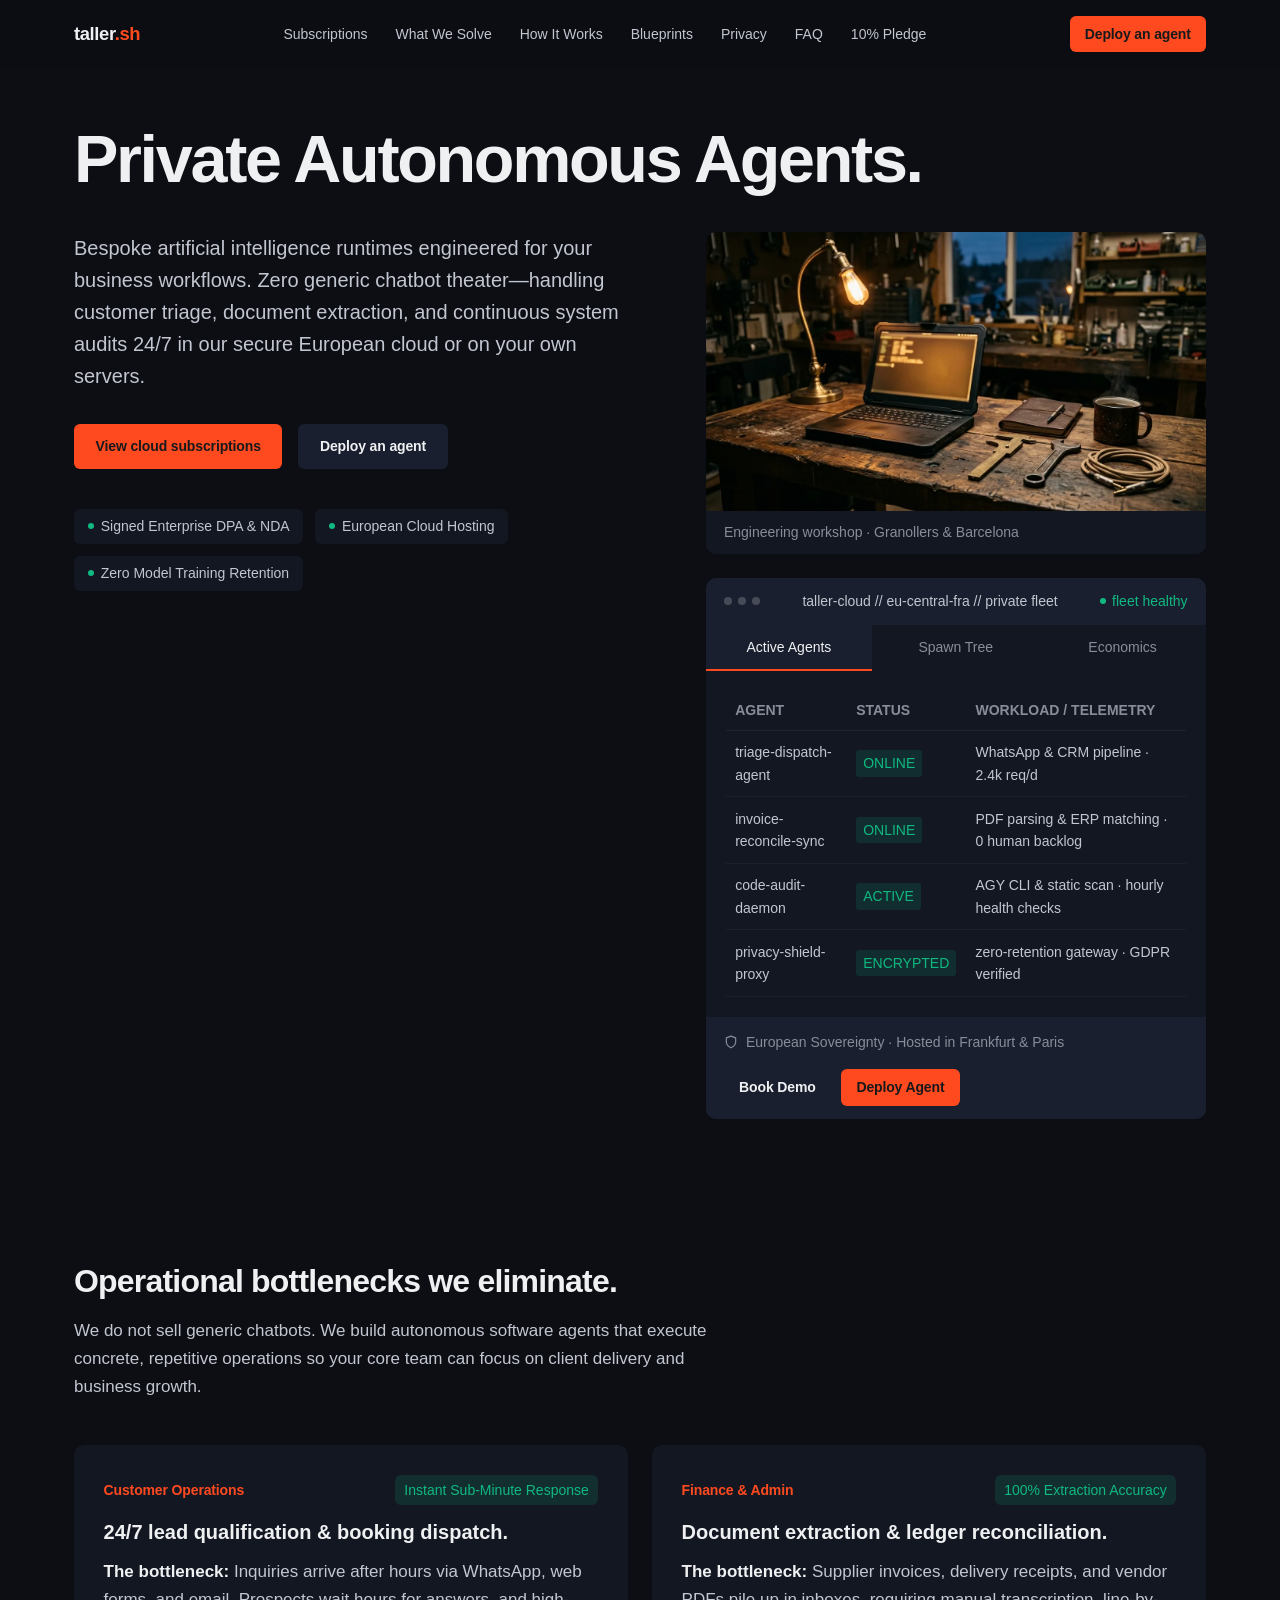
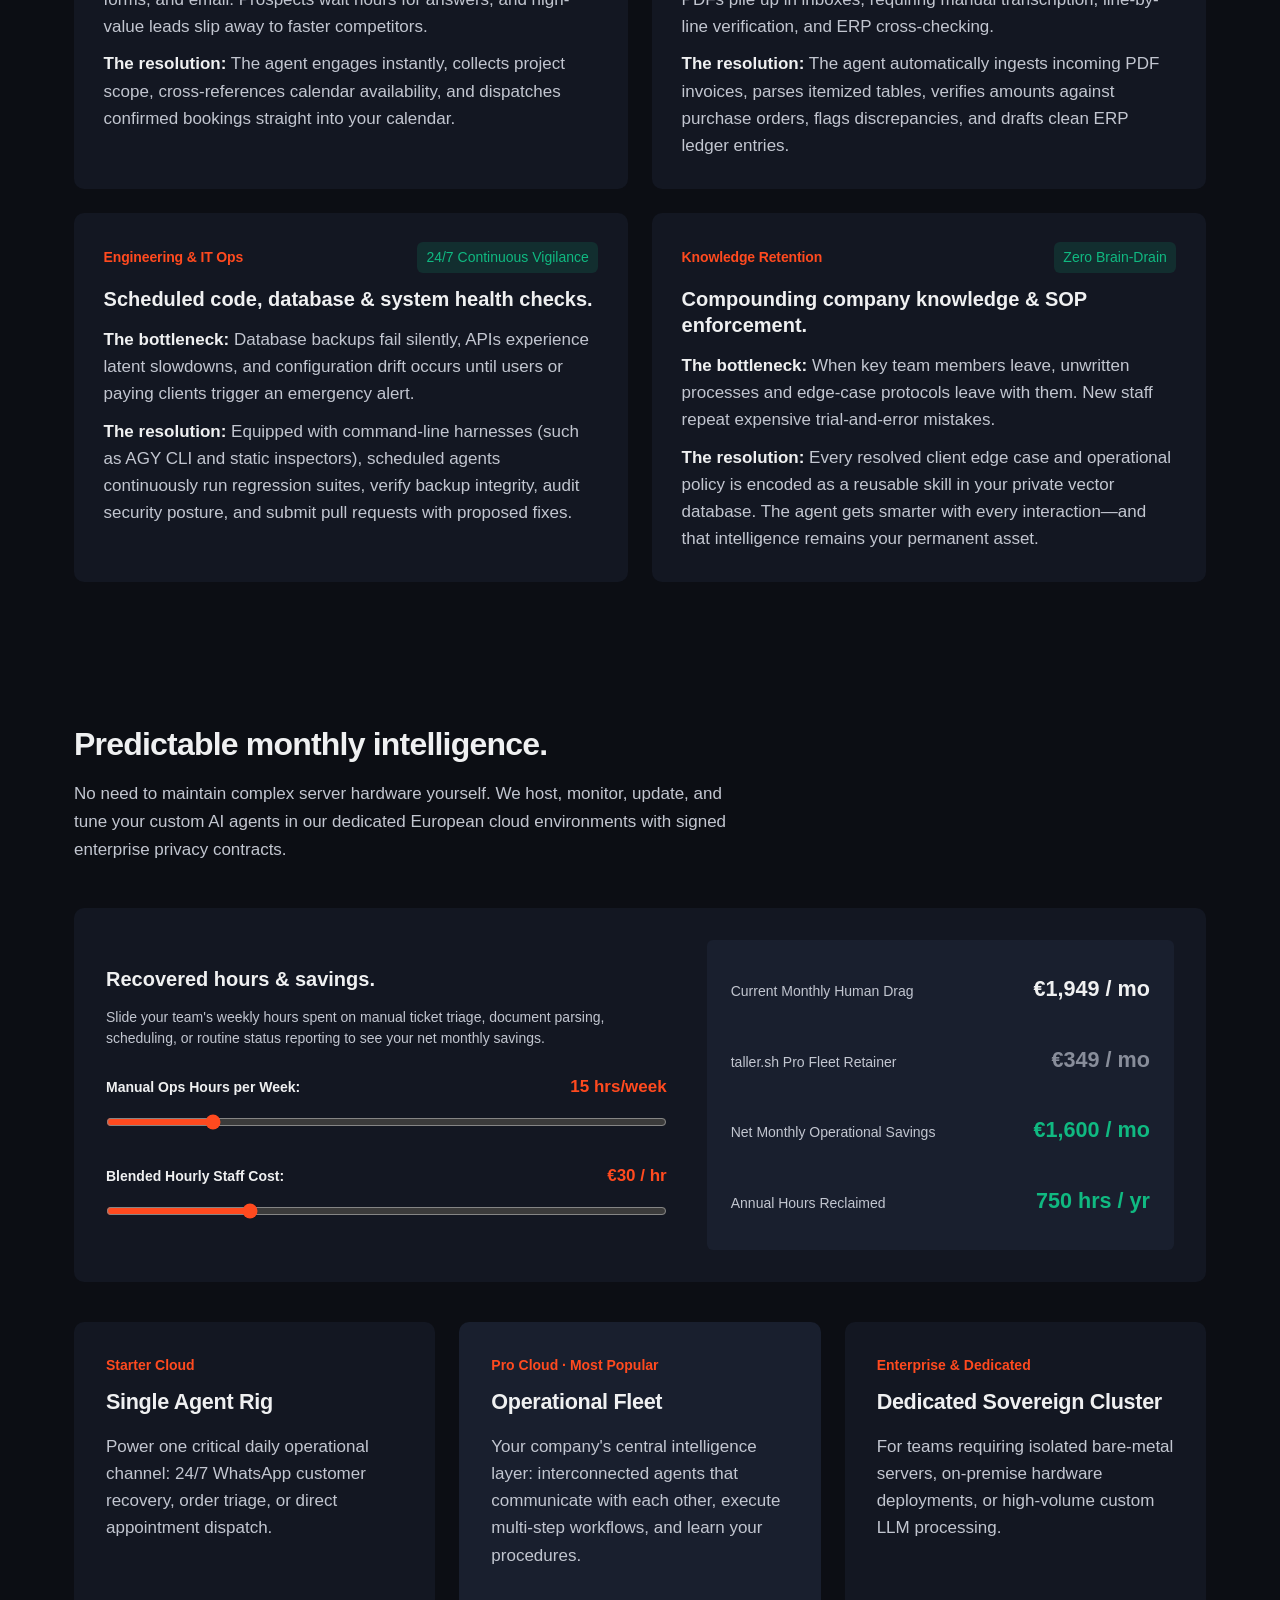
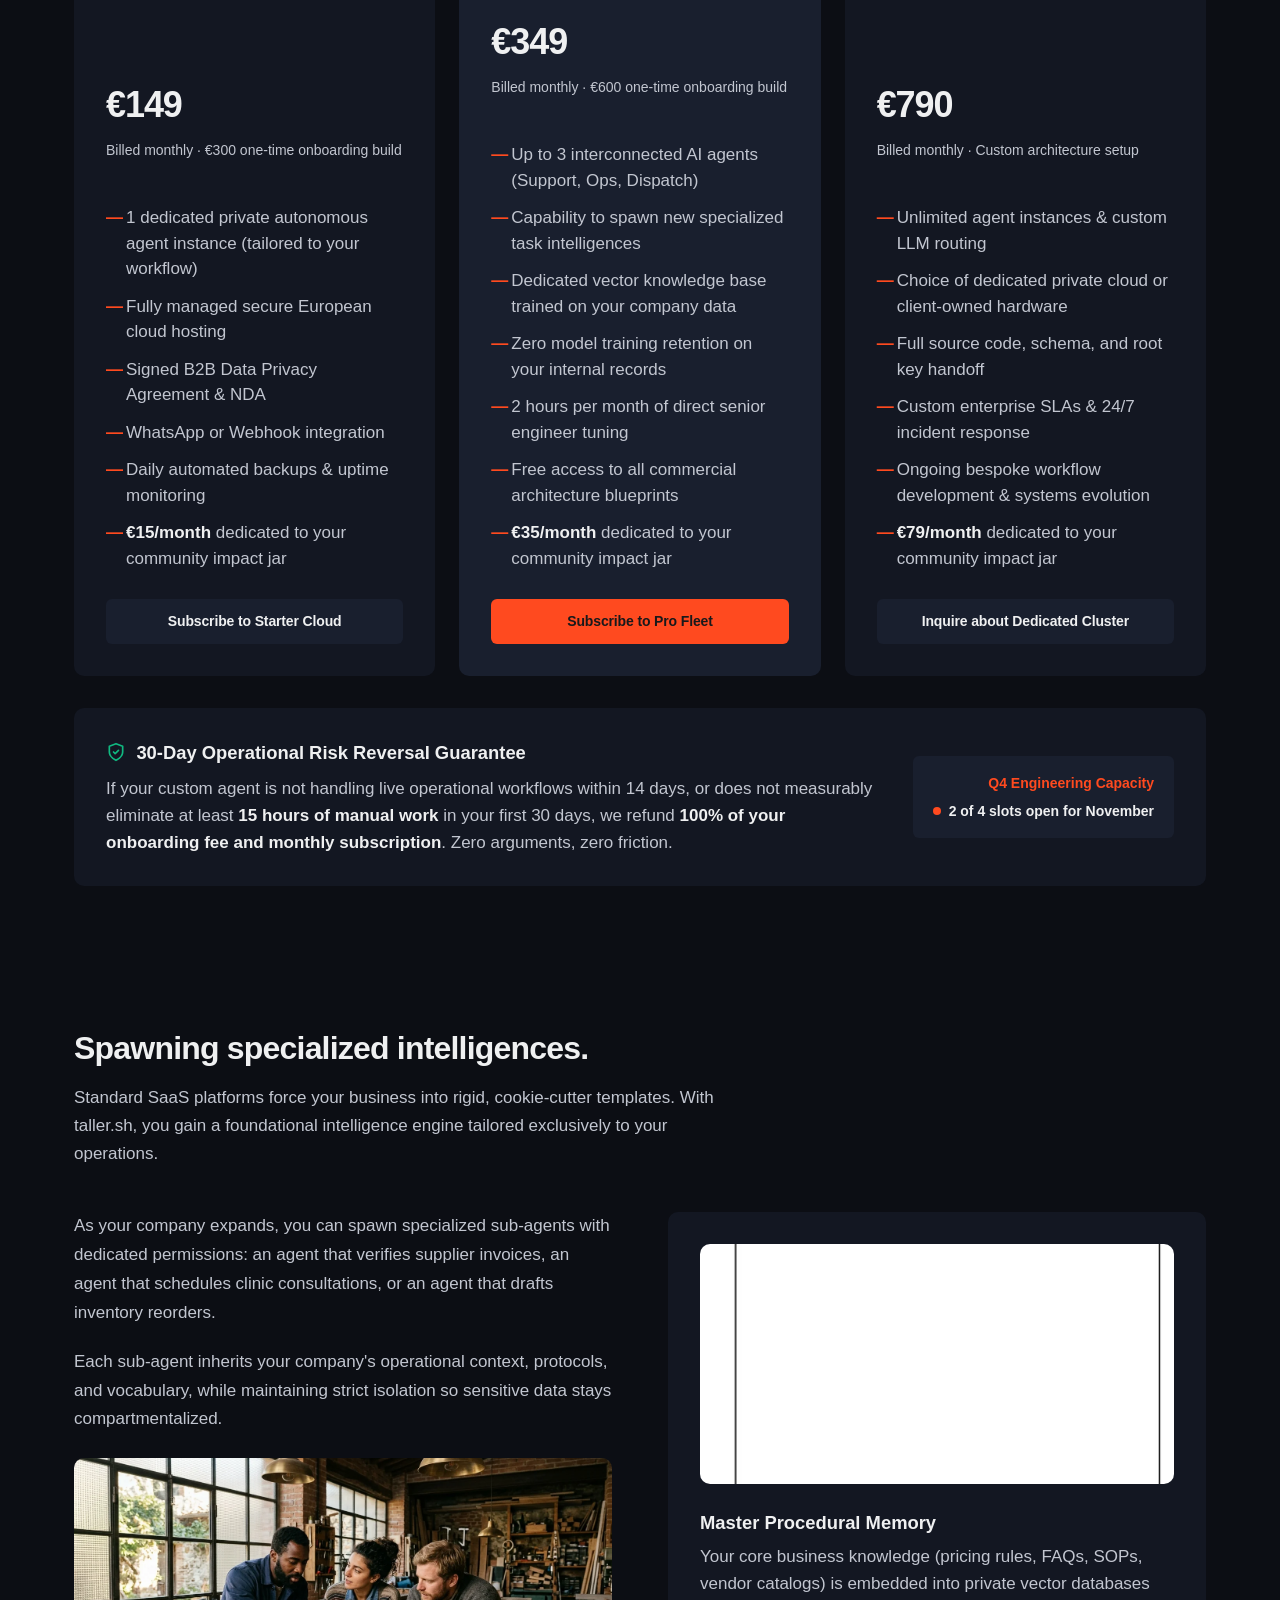
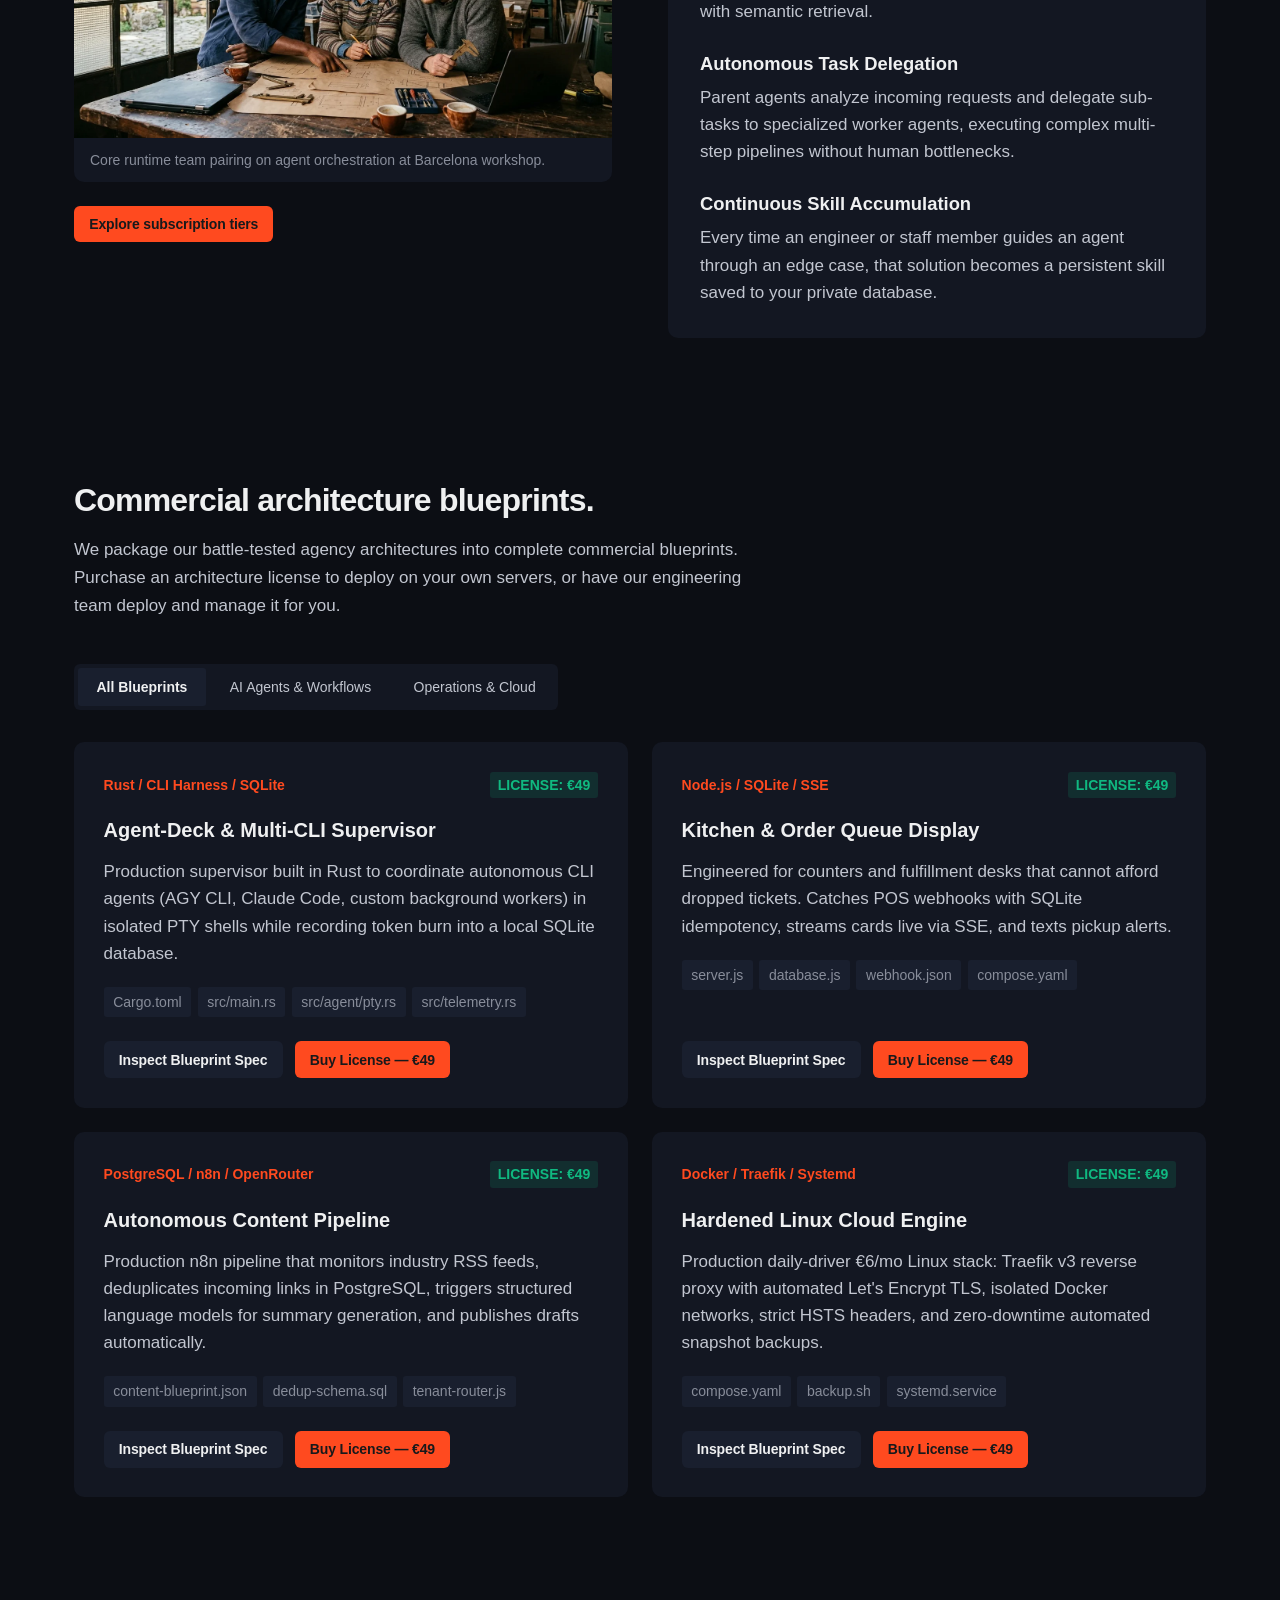
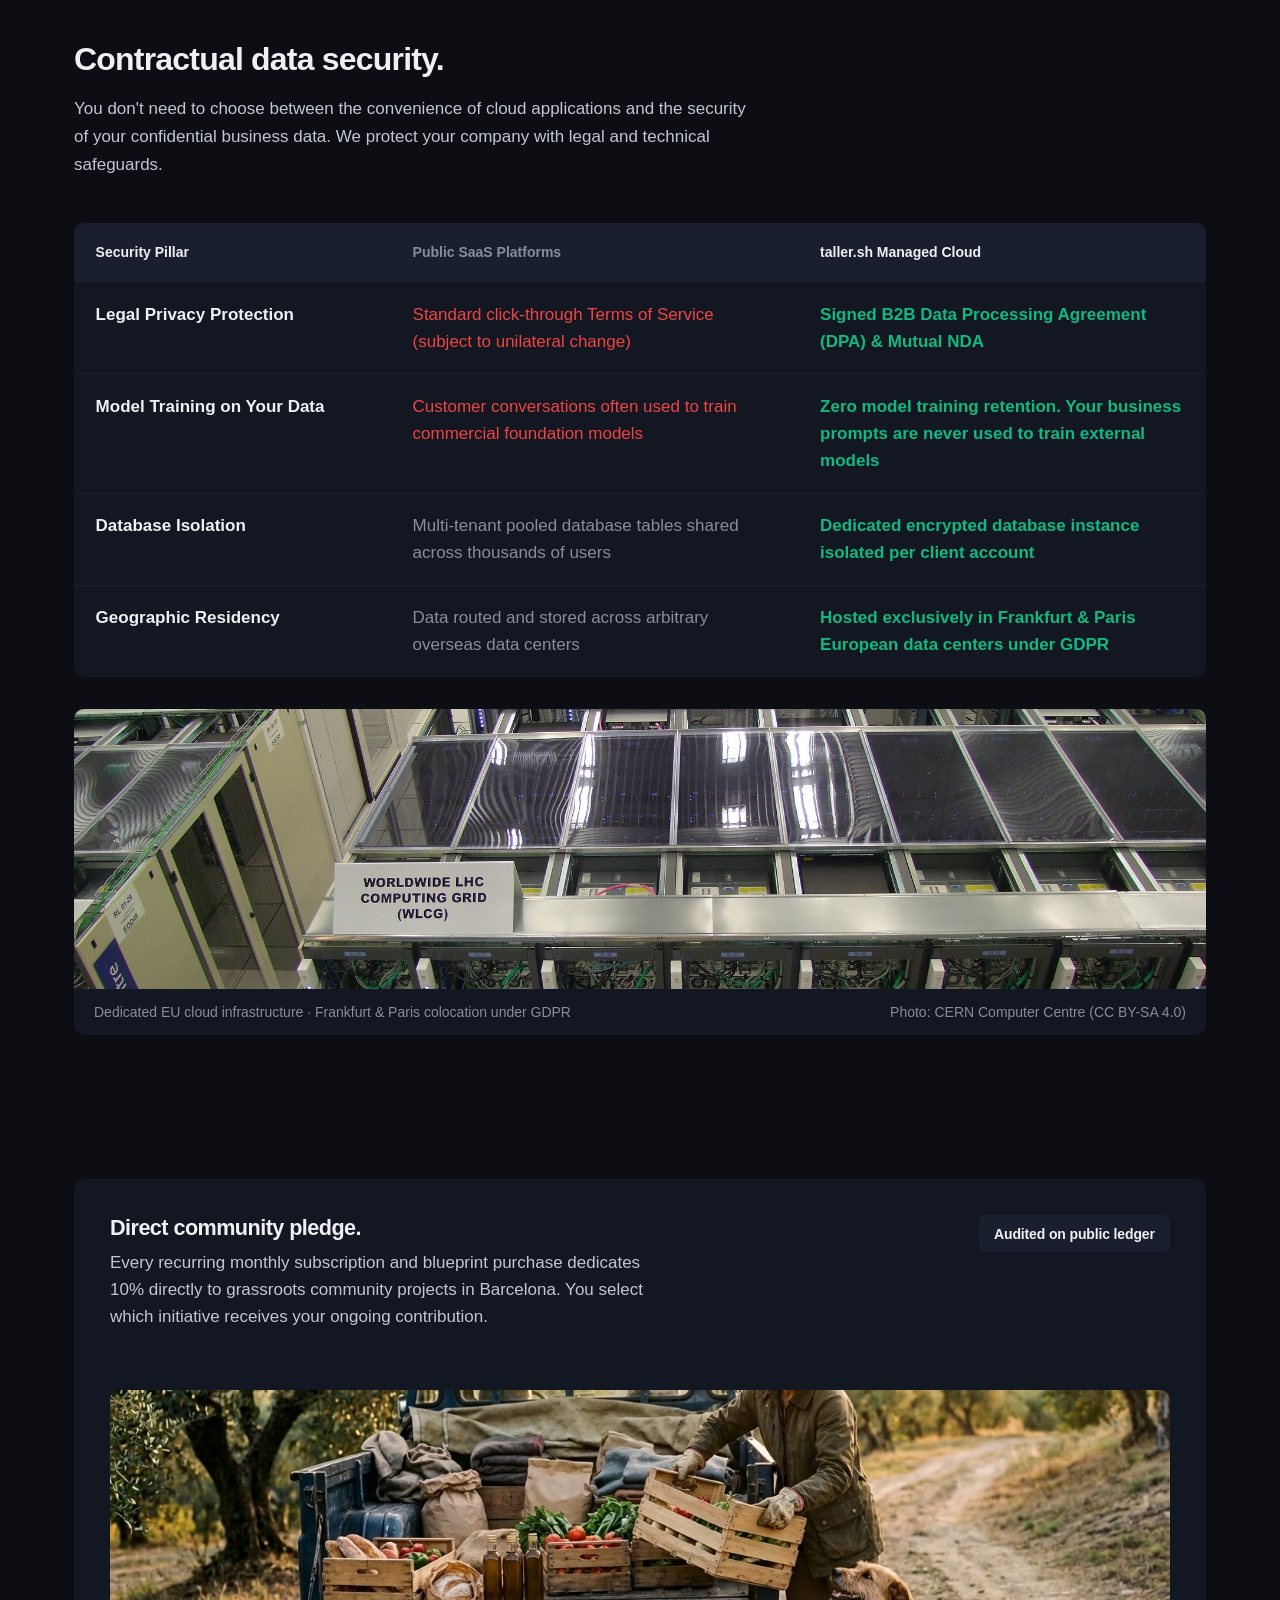
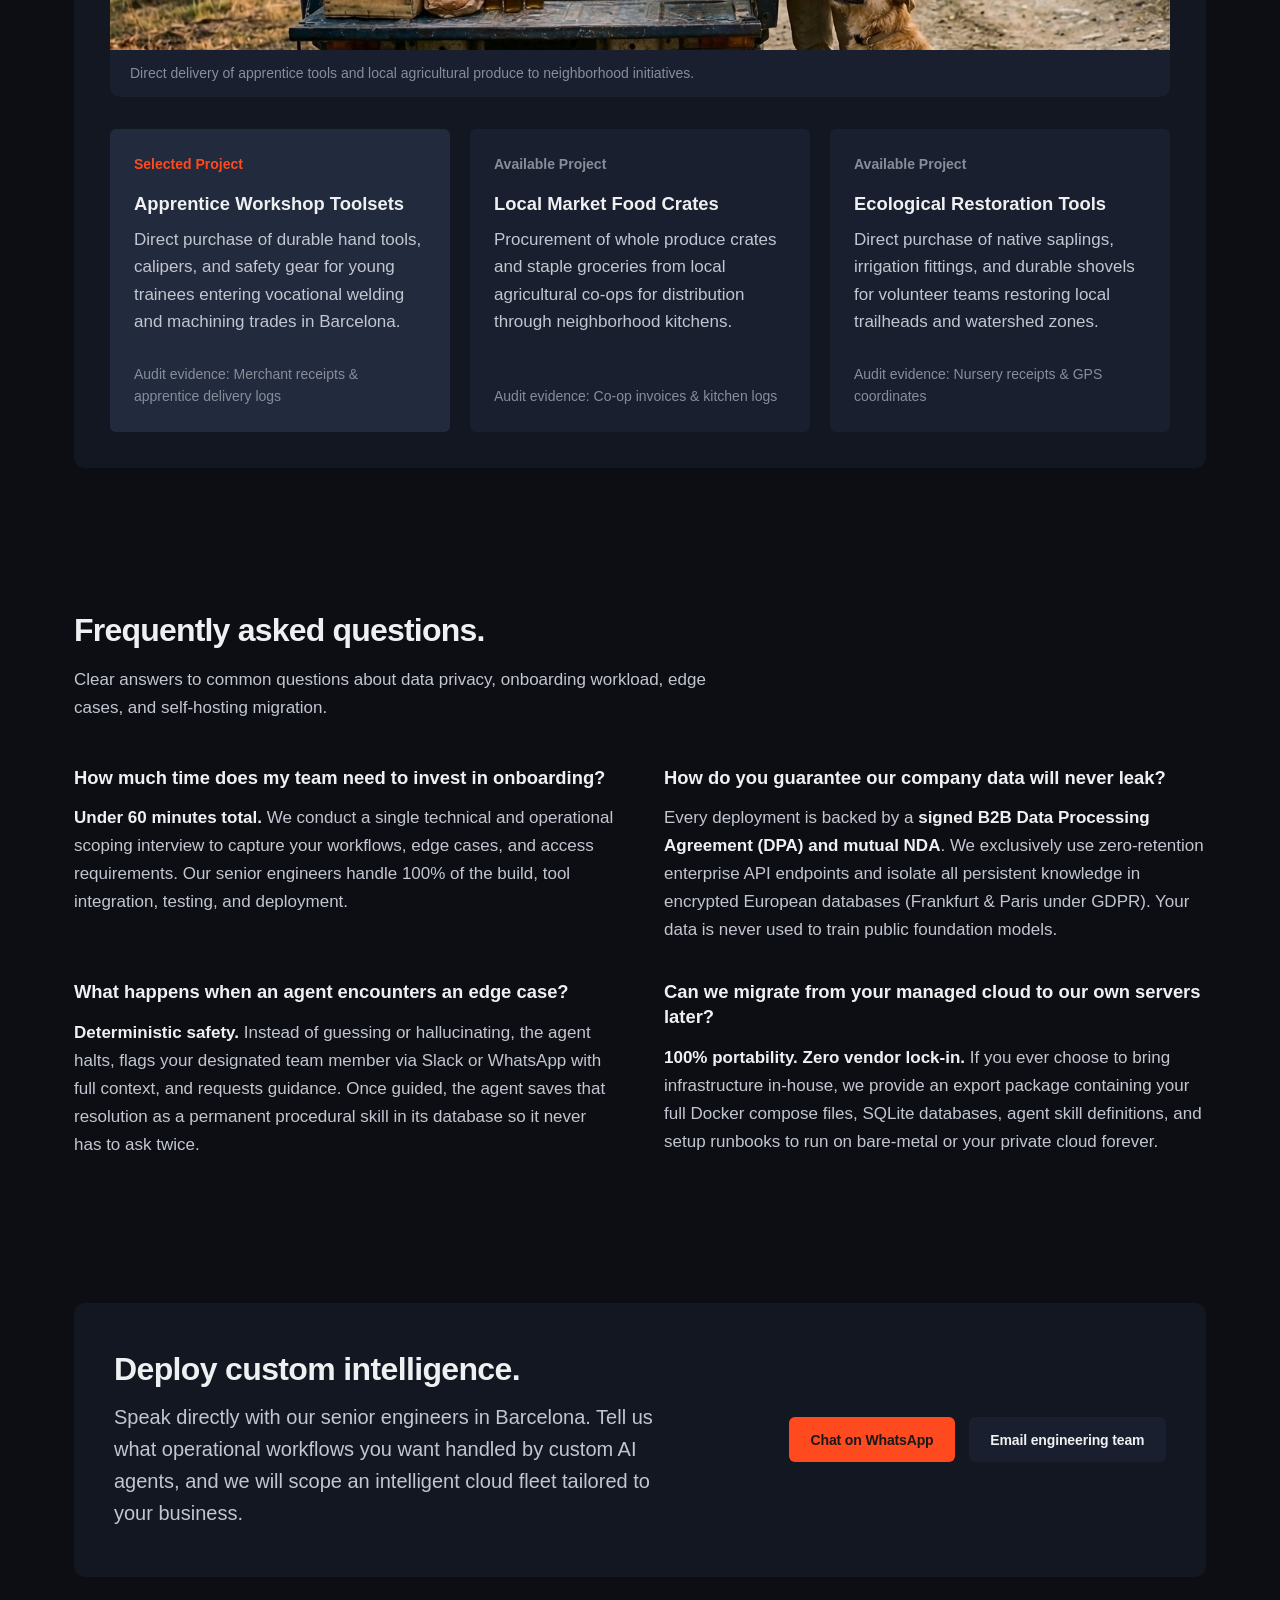
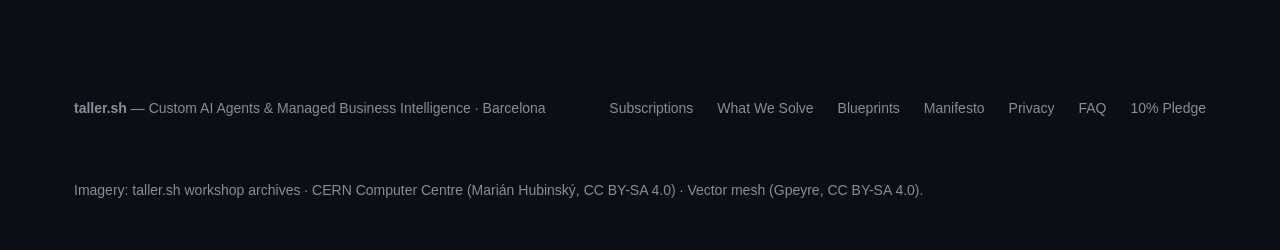
==== commit 7de8f2a2: "feat: redesign site with taste-skill (0 FAILs) and add marketing-growth playbook" ====
--- a/index.html
+++ b/index.html
@@ -3,64 +3,58 @@
 <head>
   <meta charset="UTF-8">
   <meta name="viewport" content="width=device-width, initial-scale=1.0">
-  <title>taller.sh — Custom AI Agents &amp; Managed Business Intelligence</title>
-  <meta name="description" content="Custom-built AI agents and autonomous workflows for your company. Fully managed in our secure European cloud or deployed on your own infrastructure. Signed privacy contracts, zero data retention.">
-  <meta name="theme-color" content="#0c0e14">
-  <link rel="canonical" href="https://taller.sh/">
-
+  <title>taller.sh — Autonomous AI Agents &amp; Custom Intelligence Studio · Barcelona</title>
+  <meta name="description" content="Custom AI agents and managed business intelligence for operational workflows. Triage customer leads, reconcile invoices, and run system health checks 24/7 in our secure European cloud or on your own servers.">
+  <meta name="keywords" content="autonomous AI agents, custom AI agents, business intelligence studio, managed AI agents, AGY CLI, European cloud AI, GDPR AI agents, Barcelona engineering workshop">
+
+  <!-- Open Graph -->
+  <meta property="og:title" content="taller.sh — Autonomous AI Agents &amp; Custom Intelligence Studio · Barcelona">
+  <meta property="og:description" content="Bespoke AI agents engineered for your business workflows. Zero generic chatbot theater—handling customer triage, document extraction, and continuous system audits 24/7 in our secure European cloud or on your own servers.">
   <meta property="og:type" content="website">
-  <meta property="og:url" content="https://taller.sh/">
-  <meta property="og:title" content="taller.sh — Custom AI Agents Built for Your Business">
-  <meta property="og:description" content="Custom-built autonomous AI agents and operational intelligence systems. Fully managed in our secure European cloud or deployed on your own infrastructure. Signed privacy contracts, zero data retention.">
-
-  <link rel="icon" type="image/svg+xml" href="favicon.svg?v=14.0">
-
-  <!-- Typography: Plus Jakarta Sans (Editorial UI) + IBM Plex Mono (Technical Logs) -->
-  <link rel="preconnect" href="https://fonts.googleapis.com">
-  <link rel="preconnect" href="https://fonts.gstatic.com" crossorigin>
-  <link href="https://fonts.googleapis.com/css2?family=IBM+Plex+Mono:wght@400;500;600&family=Plus+Jakarta+Sans:wght@400;500;600;700;800&display=swap" rel="stylesheet">
-
-  <link rel="stylesheet" href="style.css?v=14.0">
-
-  <!-- Schema.org Structured Data (GEO & Semantic Search) -->
+  <meta property="og:url" content="https://taller.sh">
+  <meta property="og:image" content="https://taller.sh/assets/images/workshop-bench.webp">
+  <meta name="twitter:card" content="summary_large_image">
+
+  <!-- Favicon -->
+  <link rel="icon" type="image/svg+xml" href="data:image/svg+xml,<svg xmlns='http://www.w3.org/2000/svg' viewBox='0 0 100 100'><rect width='100' height='100' rx='18' fill='%230c0e14'/><path d='M24 32L46 50L24 68' stroke='%23ff4a1f' stroke-width='9' stroke-linecap='round' stroke-linejoin='round'/><path d='M54 68H76' stroke='%23eff0f1' stroke-width='9' stroke-linecap='round'/></svg>">
+
+  <!-- Fonts: Clash Grotesk (Dealt direction) -->
+  <link rel="preconnect" href="https://api.fontshare.com">
+  <link rel="preconnect" href="https://cdn.fontshare.com" crossorigin>
+  <link href="https://api.fontshare.com/v2/css?f[]=clash-grotesk@400,500,600,700&display=swap" rel="stylesheet">
+
+  <link rel="stylesheet" href="style.css?v=15.0">
+
+  <!-- Structured Data: Organization & SoftwareApplication -->
   <script type="application/ld+json">
   {
     "@context": "https://schema.org",
     "@graph": [
       {
         "@type": "Organization",
-        "@id": "https://taller.sh/#organization",
-        "name": "Taller",
+        "name": "taller.sh",
         "url": "https://taller.sh",
-        "logo": "https://taller.sh/favicon.svg",
-        "description": "Custom AI agents and managed business intelligence infrastructure with signed privacy contracts and European cloud hosting.",
+        "logo": "https://taller.sh/assets/images/workshop-bench.webp",
+        "description": "Software engineering workshop building custom AI agents and managed sovereign business intelligence runtimes in Barcelona.",
+        "address": {
+          "@type": "PostalAddress",
+          "addressLocality": "Barcelona",
+          "addressRegion": "Catalonia",
+          "addressCountry": "ES"
+        },
         "sameAs": [
           "https://github.com/taller-sh"
         ]
       },
       {
-        "@type": "WebSite",
-        "@id": "https://taller.sh/#website",
-        "url": "https://taller.sh",
-        "name": "taller.sh",
-        "publisher": {
-          "@id": "https://taller.sh/#organization"
-        },
-        "description": "Custom-built AI agents and autonomous workflows for modern enterprises."
-      },
-      {
-        "@type": "Service",
-        "@id": "https://taller.sh/#service",
-        "name": "Custom AI Agents & Cloud Intelligence Runtimes",
-        "provider": {
-          "@id": "https://taller.sh/#organization"
-        },
-        "serviceType": "Autonomous Business Intelligence Infrastructure",
-        "description": "Dedicated autonomous agent runtimes, custom model fine-tuning, domain tool integrations, and deterministic workflow pipelines.",
+        "@type": "SoftwareApplication",
+        "name": "taller.sh Managed Cloud Intelligence",
+        "applicationCategory": "BusinessApplication",
+        "operatingSystem": "Cloud / Linux / Docker",
         "offers": [
           {
             "@type": "Offer",
-            "name": "Starter Cloud Agent",
+            "name": "Single Agent Rig",
             "price": "149",
             "priceCurrency": "EUR",
             "availability": "https://schema.org/InStock"
@@ -91,7 +85,6 @@
   <header class="site-nav">
     <div class="container site-nav-inner">
       <a href="/" class="brand" aria-label="taller.sh home">
-        <span class="brand-glyph">&gt;_</span>
         <span>taller<span class="brand-dot">.sh</span></span>
       </a>
 
@@ -114,147 +107,160 @@
   <main>
 
     <!-- HERO SECTION -->
-    <section class="hero-wrap">
+    <section class="hero-section" id="hero">
       <div class="container">
+        <div class="hero-head">
+          <h1 class="hero-title">
+            Private Autonomous Agents.
+          </h1>
+        </div>
+
         <div class="hero-grid">
 
           <!-- Left: The Direct Value Statement -->
           <div class="hero-statement">
-            <div class="hero-eyebrow">
-              <span class="eyebrow-pip"></span>
-              <span>Autonomous AI Agents &amp; Custom Intelligence Studio</span>
-            </div>
-
-            <h1 class="hero-title">
-              Custom AI agents that solve your real operational bottlenecks.
-            </h1>
-
             <p class="hero-desc">
-              Most AI tools are just chat windows that make your team do the work. We build, train, and manage private <strong>autonomous AI agents</strong> that execute real tasks—qualifying leads, reconciling documents, running system audits, and managing operational workflows 24/7. Hosted in our secure European cloud with signed privacy contracts or deployed on your own servers.
+              Bespoke artificial intelligence runtimes engineered for your business workflows. Zero generic chatbot theater—handling customer triage, document extraction, and continuous system audits 24/7 in our secure European cloud or on your own servers.
             </p>
 
             <div class="hero-cta-bar">
               <a href="#plans" class="btn btn-primary">View cloud subscriptions</a>
-              <a href="#solutions" class="btn btn-secondary">See what our agents solve</a>
-            </div>
-
-            <div class="hero-guarantees">
-              <div class="guarantee-item">
-                <span class="guarantee-val">Private &amp; Confidential</span>
-                <span class="guarantee-lbl">Signed B2B NDAs &amp; zero model training retention</span>
-              </div>
-              <div class="guarantee-item">
-                <span class="guarantee-val">Real Tool Execution</span>
-                <span class="guarantee-lbl">Agents query APIs, databases, CLIs, &amp; CRM systems</span>
-              </div>
-              <div class="guarantee-item">
-                <span class="guarantee-val">Predictable Cloud MRR</span>
-                <span class="guarantee-lbl">Fully managed subscriptions starting at €149/month</span>
-              </div>
-            </div>
-          </div>
-
-          <!-- Right: The Live Sovereignty Console -->
-          <div class="sovereignty-console" aria-label="Interactive intelligence console">
-            <div class="console-topbar">
-              <div class="console-dots" aria-hidden="true">
-                <span></span><span></span><span></span>
-              </div>
-              <span class="console-title">taller-cloud // eu-central-fra // private fleet</span>
-              <div class="console-pulse">
-                <span class="pulse-pip"></span>
-                <span>fleet healthy</span>
-              </div>
-            </div>
-
-            <div class="console-nav" role="tablist">
-              <button type="button" class="console-tab-btn active" data-tab="runtime" role="tab">Active Agents</button>
-              <button type="button" class="console-tab-btn" data-tab="spawn" role="tab">Spawn Tree</button>
-              <button type="button" class="console-tab-btn" data-tab="economics" role="tab">Economics</button>
-            </div>
-
-            <div class="console-body">
-              <!-- Panel 1: Services Runtime -->
-              <div class="console-panel active" id="tab-runtime">
-                <table class="runtime-table">
-                  <thead>
-                    <tr>
-                      <th>AGENT</th>
-                      <th>STATUS</th>
-                      <th>WORKLOAD / TELEMETRY</th>
-                    </tr>
-                  </thead>
-                  <tbody>
-                    <tr>
-                      <td class="runtime-service">triage-dispatch-agent</td>
-                      <td><span class="badge-status">ONLINE</span></td>
-                      <td class="runtime-metric">WhatsApp &amp; CRM pipeline · 2.4k req/d</td>
-                    </tr>
-                    <tr>
-                      <td class="runtime-service">invoice-reconcile-sync</td>
-                      <td><span class="badge-status">ONLINE</span></td>
-                      <td class="runtime-metric">PDF parsing &amp; ERP matching · 0 human backlog</td>
-                    </tr>
-                    <tr>
-                      <td class="runtime-service">code-audit-daemon</td>
-                      <td><span class="badge-status">ACTIVE</span></td>
-                      <td class="runtime-metric">AGY CLI &amp; static scan · hourly health checks</td>
-                    </tr>
-                    <tr>
-                      <td class="runtime-service">privacy-shield-proxy</td>
-                      <td><span class="badge-status">ENCRYPTED</span></td>
-                      <td class="runtime-metric">zero-retention gateway · GDPR verified</td>
-                    </tr>
-                  </tbody>
-                </table>
-              </div>
-
-              <!-- Panel 2: Spawning Intelligence Tree -->
-              <div class="console-panel" id="tab-spawn">
-                <div class="topo-flow">
-                  <div class="topo-node">
-                    <span>ROOT // Business Master Runtime</span>
-                    <span class="topo-tag">Core Engine</span>
+              <button type="button" class="btn btn-secondary" data-order="Direct Intake for Custom Agent Fleet">Deploy an agent</button>
+            </div>
+
+            <div class="hero-reassurance-row">
+              <div class="reassurance-pill">
+                <span class="reassurance-pip"></span>
+                <span>Signed Enterprise DPA &amp; NDA</span>
+              </div>
+              <div class="reassurance-pill">
+                <span class="reassurance-pip"></span>
+                <span>European Cloud Hosting</span>
+              </div>
+              <div class="reassurance-pill">
+                <span class="reassurance-pip"></span>
+                <span>Zero Model Training Retention</span>
+              </div>
+            </div>
+          </div>
+
+          <!-- Right: Visual & The Live Sovereignty Console -->
+          <div class="hero-visual-stack">
+            <div class="hero-photo-card">
+              <img src="assets/images/workshop-bench.webp" alt="taller.sh engineering workbench in Barcelona" class="hero-photo" width="580" height="260" loading="eager">
+              <div class="hero-photo-meta">Engineering workshop · Granollers &amp; Barcelona</div>
+            </div>
+
+            <div class="sovereignty-console" aria-label="Interactive intelligence console">
+              <div class="console-topbar">
+                <div class="console-dots" aria-hidden="true">
+                  <span></span><span></span><span></span>
+                </div>
+                <span class="console-title">taller-cloud // eu-central-fra // private fleet</span>
+                <div class="console-pulse">
+                  <span class="pulse-pip"></span>
+                  <span>fleet healthy</span>
+                </div>
+              </div>
+
+              <div class="console-nav" role="tablist">
+                <button type="button" class="console-tab-btn active" data-tab="runtime" role="tab">Active Agents</button>
+                <button type="button" class="console-tab-btn" data-tab="spawn" role="tab">Spawn Tree</button>
+                <button type="button" class="console-tab-btn" data-tab="economics" role="tab">Economics</button>
+              </div>
+
+              <div class="console-body">
+                <!-- Panel 1: Services Runtime -->
+                <div class="console-panel active" id="tab-runtime">
+                  <table class="runtime-table">
+                    <thead>
+                      <tr>
+                        <th>AGENT</th>
+                        <th>STATUS</th>
+                        <th>WORKLOAD / TELEMETRY</th>
+                      </tr>
+                    </thead>
+                    <tbody>
+                      <tr>
+                        <td class="runtime-service">triage-dispatch-agent</td>
+                        <td><span class="badge-status">ONLINE</span></td>
+                        <td class="runtime-metric">WhatsApp &amp; CRM pipeline · 2.4k req/d</td>
+                      </tr>
+                      <tr>
+                        <td class="runtime-service">invoice-reconcile-sync</td>
+                        <td><span class="badge-status">ONLINE</span></td>
+                        <td class="runtime-metric">PDF parsing &amp; ERP matching · 0 human backlog</td>
+                      </tr>
+                      <tr>
+                        <td class="runtime-service">code-audit-daemon</td>
+                        <td><span class="badge-status">ACTIVE</span></td>
+                        <td class="runtime-metric">AGY CLI &amp; static scan · hourly health checks</td>
+                      </tr>
+                      <tr>
+                        <td class="runtime-service">privacy-shield-proxy</td>
+                        <td><span class="badge-status">ENCRYPTED</span></td>
+                        <td class="runtime-metric">zero-retention gateway · GDPR verified</td>
+                      </tr>
+                    </tbody>
+                  </table>
+                </div>
+
+                <!-- Panel 2: Spawn Tree -->
+                <div class="console-panel" id="tab-spawn">
+                  <div class="tree-view">
+                    <div class="tree-node root">
+                      <span class="tree-bullet">●</span>
+                      <span class="tree-label"><strong>company-master-runtime</strong> [Parent Intelligence]</span>
+                    </div>
+                    <div class="tree-node child">
+                      <span class="tree-branch">├─</span>
+                      <span class="tree-label">ops-dispatch [sub-agent / WhatsApp &amp; Calendar API]</span>
+                    </div>
+                    <div class="tree-node child">
+                      <span class="tree-branch">├─</span>
+                      <span class="tree-label">document-parser [sub-agent / PDF OCR &amp; ERP Sync]</span>
+                    </div>
+                    <div class="tree-node child">
+                      <span class="tree-branch">└─</span>
+                      <span class="tree-label">code-audit-daemon [scheduled inspector / AGY CLI harness]</span>
+                    </div>
                   </div>
-                  <div class="topo-node" style="margin-left: 1.25rem;">
-                    <span>↳ AGENT 01: Inbound Lead &amp; WhatsApp Triage</span>
-                    <span class="topo-tag">Active</span>
-                  </div>
-                  <div class="topo-node" style="margin-left: 1.25rem;">
-                    <span>↳ AGENT 02: Document Extraction &amp; ERP Sync</span>
-                    <span class="topo-tag">Active</span>
-                  </div>
-                  <div class="topo-node" style="margin-left: 1.25rem;">
-                    <span>↳ AGENT 03: Continuous Code &amp; Health Audit</span>
-                    <span class="topo-tag">Active</span>
+                  <div class="tree-footnote">
+                    Sub-agents inherit procedural company context while keeping data strictly compartmentalized.
                   </div>
                 </div>
-              </div>
-
-              <!-- Panel 3: Economics Ledger -->
-              <div class="console-panel" id="tab-economics">
-                <div class="ledger-preview">
-                  <div class="ledger-row">
-                    <div>
-                      <div class="ledger-label">Hiring 2 Full-Time Support &amp; Ops Clerks</div>
-                      <div class="ledger-sub">Salary, onboarding, equipment, overtime</div>
+
+                <!-- Panel 3: Economics -->
+                <div class="console-panel" id="tab-economics">
+                  <div class="console-summary-grid">
+                    <div class="summary-stat">
+                      <span class="stat-num">€349</span>
+                      <span class="stat-lbl">Pro Fleet Retainer</span>
                     </div>
-                    <div class="ledger-amount amount-saas">€6,200 / mo</div>
-                  </div>
-                  <div class="ledger-row">
-                    <div>
-                      <div class="ledger-label">taller.sh Pro Operational Fleet</div>
-                      <div class="ledger-sub">Managed cloud agents + weekly engineer tuning</div>
+                    <div class="summary-stat">
+                      <span class="stat-num highlight">€1,450+</span>
+                      <span class="stat-lbl">Monthly Hours Reclaimed</span>
                     </div>
-                    <div class="ledger-amount amount-taller">€349 / mo</div>
+                    <div class="summary-stat">
+                      <span class="stat-num">100%</span>
+                      <span class="stat-lbl">Data Sovereignty</span>
+                    </div>
                   </div>
                 </div>
               </div>
-            </div>
-
-            <div class="console-foot">
-              <span>SECURITY: SIGNED B2B DPA</span>
-              <span>HOSTING: MANAGED EU CLOUD</span>
+
+              <div class="console-footer">
+                <div class="console-security-badge">
+                  <svg width="14" height="14" viewBox="0 0 24 24" fill="none" stroke="currentColor" stroke-width="2" stroke-linecap="round" stroke-linejoin="round">
+                    <path d="M12 22s8-4 8-10V5l-8-3-8 3v7c0 6 8 10 8 10z"/>
+                  </svg>
+                  <span>European Sovereignty · Hosted in Frankfurt &amp; Paris</span>
+                </div>
+                <div class="console-cta-group">
+                  <button type="button" class="btn btn-secondary btn-sm" data-order="Schedule Live Intelligence Architecture Walkthrough">Book Demo</button>
+                  <button type="button" class="btn btn-primary btn-sm" data-order="Direct Intake for Custom Agent Fleet">Deploy Agent</button>
+                </div>
+              </div>
             </div>
           </div>
 
@@ -262,14 +268,13 @@
       </div>
     </section>
 
-    <!-- SECTION: WHAT OUR AGENTS SOLVE (PRODUCT & OUTCOMES) -->
+    <!-- SECTION: WHAT OUR AGENTS ACTUALLY SOLVE -->
     <section class="section" id="solutions">
       <div class="container">
         <div class="section-head">
-          <span class="section-topic">Real Operational Problems Solved</span>
-          <h2 class="section-heading">Built to eliminate repetitive human bottlenecks.</h2>
+          <h2 class="section-heading">Operational bottlenecks we eliminate.</h2>
           <p class="section-narrative">
-            We don't sell generic chat boxes that wait for you to prompt them. We build and deploy dedicated agents connected directly to your email, WhatsApp, APIs, and databases—doing the actual work while you sleep.
+            We do not sell generic chatbots. We build autonomous software agents that execute concrete, repetitive operations so your core team can focus on client delivery and business growth.
           </p>
         </div>
 
@@ -277,77 +282,45 @@
           <!-- Solution 1 -->
           <div class="solution-card">
             <div class="solution-header">
-              <span class="solution-tag">Customer Triage &amp; Intake</span>
-              <span class="solution-outcome-badge">&lt; 30s Response</span>
-            </div>
-            <h3 class="solution-title">Immediate lead qualification &amp; customer dispatch.</h3>
-            
-            <div class="solution-block">
-              <div class="solution-block-label">The Operational Bottleneck</div>
-              <p class="solution-block-text">Inquiries arrive after hours via WhatsApp, webforms, or email. Slow response times lose prospects, while human staff spend hours copying data into CRMs.</p>
-            </div>
-            
-            <div class="solution-block">
-              <div class="solution-block-label">What the Agent Solves</div>
-              <p class="solution-block-text">Engages in natural conversation, qualifies the inquiry using your specific pricing and eligibility rules, checks availability, and dispatches confirmed bookings straight into your calendar.</p>
-            </div>
+              <span class="solution-tag">Customer Operations</span>
+              <span class="solution-outcome-badge">Instant Sub-Minute Response</span>
+            </div>
+            <h3 class="solution-title">24/7 lead qualification &amp; booking dispatch.</h3>
+            <p class="solution-block-text"><strong>The bottleneck:</strong> Inquiries arrive after hours via WhatsApp, web forms, and email. Prospects wait hours for answers, and high-value leads slip away to faster competitors.</p>
+            <p class="solution-block-text" style="margin-top: 0.65rem;"><strong>The resolution:</strong> The agent engages instantly, collects project scope, cross-references calendar availability, and dispatches confirmed bookings straight into your calendar.</p>
           </div>
 
           <!-- Solution 2 -->
           <div class="solution-card">
             <div class="solution-header">
-              <span class="solution-tag">Back-Office &amp; Finance</span>
+              <span class="solution-tag">Finance &amp; Admin</span>
               <span class="solution-outcome-badge">100% Extraction Accuracy</span>
             </div>
             <h3 class="solution-title">Document extraction &amp; ledger reconciliation.</h3>
-            
-            <div class="solution-block">
-              <div class="solution-block-label">The Operational Bottleneck</div>
-              <p class="solution-block-text">Supplier invoices, delivery receipts, and vendor PDFs pile up in inboxes, requiring manual transcription, line-by-line verification, and ERP cross-checking.</p>
-            </div>
-            
-            <div class="solution-block">
-              <div class="solution-block-label">What the Agent Solves</div>
-              <p class="solution-block-text">Automatically ingests incoming PDF invoices, parses itemized tables, verifies amounts against purchase orders, flags discrepancies, and drafts clean ERP ledger entries.</p>
-            </div>
+            <p class="solution-block-text"><strong>The bottleneck:</strong> Supplier invoices, delivery receipts, and vendor PDFs pile up in inboxes, requiring manual transcription, line-by-line verification, and ERP cross-checking.</p>
+            <p class="solution-block-text" style="margin-top: 0.65rem;"><strong>The resolution:</strong> The agent automatically ingests incoming PDF invoices, parses itemized tables, verifies amounts against purchase orders, flags discrepancies, and drafts clean ERP ledger entries.</p>
           </div>
 
           <!-- Solution 3 -->
           <div class="solution-card">
             <div class="solution-header">
-              <span class="solution-tag">Engineering &amp; Operations</span>
+              <span class="solution-tag">Engineering &amp; IT Ops</span>
               <span class="solution-outcome-badge">24/7 Continuous Vigilance</span>
             </div>
             <h3 class="solution-title">Scheduled code, database &amp; system health checks.</h3>
-            
-            <div class="solution-block">
-              <div class="solution-block-label">The Operational Bottleneck</div>
-              <p class="solution-block-text">Database backups fail silently, APIs experience latent slowdowns, and configuration drift occurs until users or paying clients trigger an emergency alert.</p>
-            </div>
-            
-            <div class="solution-block">
-              <div class="solution-block-label">What the Agent Solves</div>
-              <p class="solution-block-text">Equipped with command-line harnesses (such as AGY CLI and static inspectors), scheduled agents continuously run regression suites, verify backup integrity, audit security posture, and submit pull requests with proposed fixes.</p>
-            </div>
+            <p class="solution-block-text"><strong>The bottleneck:</strong> Database backups fail silently, APIs experience latent slowdowns, and configuration drift occurs until users or paying clients trigger an emergency alert.</p>
+            <p class="solution-block-text" style="margin-top: 0.65rem;"><strong>The resolution:</strong> Equipped with command-line harnesses (such as AGY CLI and static inspectors), scheduled agents continuously run regression suites, verify backup integrity, audit security posture, and submit pull requests with proposed fixes.</p>
           </div>
 
           <!-- Solution 4 -->
           <div class="solution-card">
             <div class="solution-header">
-              <span class="solution-tag">Institutional Memory</span>
+              <span class="solution-tag">Knowledge Retention</span>
               <span class="solution-outcome-badge">Zero Brain-Drain</span>
             </div>
             <h3 class="solution-title">Compounding company knowledge &amp; SOP enforcement.</h3>
-            
-            <div class="solution-block">
-              <div class="solution-block-label">The Operational Bottleneck</div>
-              <p class="solution-block-text">When key team members leave, unwritten processes and edge-case protocols leave with them. New staff repeat expensive trial-and-error mistakes.</p>
-            </div>
-            
-            <div class="solution-block">
-              <div class="solution-block-label">What the Agent Solves</div>
-              <p class="solution-block-text">Every resolved client edge case and operational policy is encoded as a reusable skill in your private vector database. The agent gets smarter with every interaction—and that intelligence remains your permanent asset.</p>
-            </div>
+            <p class="solution-block-text"><strong>The bottleneck:</strong> When key team members leave, unwritten processes and edge-case protocols leave with them. New staff repeat expensive trial-and-error mistakes.</p>
+            <p class="solution-block-text" style="margin-top: 0.65rem;"><strong>The resolution:</strong> Every resolved client edge case and operational policy is encoded as a reusable skill in your private vector database. The agent gets smarter with every interaction—and that intelligence remains your permanent asset.</p>
           </div>
         </div>
       </div>
@@ -357,8 +330,7 @@
     <section class="section" id="plans">
       <div class="container">
         <div class="section-head">
-          <span class="section-topic">Managed Cloud Subscriptions</span>
-          <h2 class="section-heading">Predictable monthly intelligence for your operations.</h2>
+          <h2 class="section-heading">Predictable monthly intelligence.</h2>
           <p class="section-narrative">
             No need to maintain complex server hardware yourself. We host, monitor, update, and tune your custom AI agents in our dedicated European cloud environments with signed enterprise privacy contracts.
           </p>
@@ -367,9 +339,8 @@
         <!-- ROI TIME RECOVERY CALCULATOR (Sales Enablement) -->
         <div class="roi-calculator-wrap" style="margin-bottom: 2.5rem;">
           <div>
-            <span class="section-topic" style="margin-bottom: 0.35rem; display: inline-block;">Interactive ROI Assessment</span>
-            <h3 style="font-size: 1.25rem; font-weight: 700; margin-bottom: 0.75rem;">Calculate your team's recovered hours &amp; savings.</h3>
-            <p style="font-size: 0.875rem; color: var(--text-secondary); line-height: 1.5; margin-bottom: 1.5rem;">
+            <h3 style="font-size: 1.25rem; font-weight: 700; margin-bottom: 0.75rem;">Recovered hours &amp; savings.</h3>
+            <p style="font-size: var(--step-small); color: var(--text-secondary); line-height: 1.5; margin-bottom: 1.5rem;">
               Slide your team's weekly hours spent on manual ticket triage, document parsing, scheduling, or routine status reporting to see your net monthly savings.
             </p>
 
@@ -531,36 +502,47 @@
     <!-- SECTION 2: HOW SPAWNING INTELLIGENCE WORKS -->
     <section class="section" id="intelligence">
       <div class="container">
+        <div class="section-head">
+          <h2 class="section-heading">Spawning specialized intelligences.</h2>
+          <p class="section-narrative">
+            Standard SaaS platforms force your business into rigid, cookie-cutter templates. With taller.sh, you gain a foundational intelligence engine tailored exclusively to your operations.
+          </p>
+        </div>
+
         <div class="studio-layout">
           <div class="studio-narrative">
-            <span class="section-topic">Custom Business Intelligence</span>
-            <h2 class="section-heading">How your business spawns new intelligences.</h2>
-            <p>
-              Standard SaaS platforms force your business into rigid, cookie-cutter templates. With <strong>taller.sh</strong>, you gain a foundational intelligence engine tailored exclusively to your operations.
-            </p>
             <p>
               As your company expands, you can spawn specialized sub-agents with dedicated permissions: an agent that verifies supplier invoices, an agent that schedules clinic consultations, or an agent that drafts inventory reorders.
             </p>
             <p>
               Each sub-agent inherits your company's operational context, protocols, and vocabulary, while maintaining strict isolation so sensitive data stays compartmentalized.
             </p>
+            <div class="studio-photo-card" style="margin-top: 1.5rem;">
+              <img src="assets/images/workshop-crew.webp" alt="Engineering team collaborating at terminal in Barcelona workshop" class="studio-photo" width="560" height="300" loading="lazy">
+              <div class="studio-photo-caption">Core runtime team pairing on agent orchestration at Barcelona workshop.</div>
+            </div>
             <div style="margin-top: 1.5rem;">
               <a href="#plans" class="btn btn-primary btn-sm">Explore subscription tiers</a>
             </div>
           </div>
 
           <div class="studio-visual">
+            <div class="studio-media-wrap" style="margin-bottom: 1.5rem; border-radius: var(--radius-md); overflow: hidden; background: var(--surface-2);">
+              <video autoplay muted loop playsinline preload="metadata" poster="assets/images/vector-mesh-poster.jpg" class="studio-video" width="480" height="240" aria-hidden="true" style="width: 100%; height: 240px; object-fit: cover; display: block;">
+                <source src="assets/images/vector-mesh.webm" type="video/webm">
+              </video>
+            </div>
             <div class="principles-list">
               <div class="principle-item">
-                <h4 class="principle-name">1. Master Procedural Memory</h4>
+                <h4 class="principle-name">Master Procedural Memory</h4>
                 <p class="principle-desc">Your core business knowledge (pricing rules, FAQs, SOPs, vendor catalogs) is embedded into private vector databases with semantic retrieval.</p>
               </div>
               <div class="principle-item">
-                <h4 class="principle-name">2. Autonomous Task Delegation</h4>
+                <h4 class="principle-name">Autonomous Task Delegation</h4>
                 <p class="principle-desc">Parent agents analyze incoming requests and delegate sub-tasks to specialized worker agents, executing complex multi-step pipelines without human bottlenecks.</p>
               </div>
               <div class="principle-item">
-                <h4 class="principle-name">3. Continuous Skill Accumulation</h4>
+                <h4 class="principle-name">Continuous Skill Accumulation</h4>
                 <p class="principle-desc">Every time an engineer or staff member guides an agent through an edge case, that solution becomes a persistent skill saved to your private database.</p>
               </div>
             </div>
@@ -573,8 +555,7 @@
     <section class="section" id="blueprints">
       <div class="container">
         <div class="section-head">
-          <span class="section-topic">Commercial Blueprints</span>
-          <h2 class="section-heading">Production architecture blueprints.</h2>
+          <h2 class="section-heading">Commercial architecture blueprints.</h2>
           <p class="section-narrative">
             We package our battle-tested agency architectures into complete commercial blueprints. Purchase an architecture license to deploy on your own servers, or have our engineering team deploy and manage it for you.
           </p>
@@ -583,15 +564,12 @@
         <div class="blueprint-tabs-bar" role="tablist">
           <button type="button" class="blueprint-tab active" data-filter="all" role="tab" aria-selected="true">
             <span>All Blueprints</span>
-            <span class="tab-count">04</span>
           </button>
           <button type="button" class="blueprint-tab" data-filter="ai" role="tab" aria-selected="false">
             <span>AI Agents &amp; Workflows</span>
-            <span class="tab-count">02</span>
           </button>
           <button type="button" class="blueprint-tab" data-filter="ops" role="tab" aria-selected="false">
             <span>Operations &amp; Cloud</span>
-            <span class="tab-count">02</span>
           </button>
         </div>
 
@@ -689,8 +667,7 @@
     <section class="section" id="privacy">
       <div class="container">
         <div class="section-head">
-          <span class="section-topic">Enterprise Data Security</span>
-          <h2 class="section-heading">Cloud speed with contractual data security.</h2>
+          <h2 class="section-heading">Contractual data security.</h2>
           <p class="section-narrative">
             You don't need to choose between the convenience of cloud applications and the security of your confidential business data. We protect your company with legal and technical safeguards.
           </p>
@@ -729,6 +706,14 @@
             </tbody>
           </table>
         </div>
+
+        <div class="datacenter-photo-wrap" style="margin-top: 2rem; border-radius: var(--radius-md); overflow: hidden; background: var(--surface-1);">
+          <img src="assets/images/datacenter-grid.jpg" alt="Dedicated European sovereign cloud server racks in Frankfurt and Paris" class="datacenter-photo" width="1200" height="300" style="width: 100%; height: 280px; object-fit: cover; display: block;" loading="lazy">
+          <div class="datacenter-photo-caption" style="padding: 0.75rem 1.25rem; font-size: var(--step-small); color: var(--text-muted); display: flex; justify-content: space-between; align-items: center; flex-wrap: wrap; gap: 0.5rem;">
+            <span>Dedicated EU cloud infrastructure · Frankfurt &amp; Paris colocation under GDPR</span>
+            <span style="font-size: var(--step-small);">Photo: CERN Computer Centre (CC BY-SA 4.0)</span>
+          </div>
+        </div>
       </div>
     </section>
 
@@ -738,8 +723,7 @@
         <div class="impact-container">
           <div class="impact-header">
             <div class="impact-title-group">
-              <span class="section-topic">Social Responsibility</span>
-              <h3>10% direct community pledge.</h3>
+              <h3 class="section-heading">Direct community pledge.</h3>
               <p>
                 Every recurring monthly subscription and blueprint purchase dedicates 10% directly to grassroots community projects in Barcelona. You select which initiative receives your ongoing contribution.
               </p>
@@ -749,9 +733,16 @@
             </div>
           </div>
 
+          <div class="pledge-photo-wrap" style="margin-bottom: 2rem; border-radius: var(--radius-md); overflow: hidden; background: var(--surface-2);">
+            <img src="assets/images/grassroots-run.jpg" alt="Local grassroots community supply delivery in Barcelona" class="pledge-photo" width="1200" height="260" style="width: 100%; height: 260px; object-fit: cover; display: block;" loading="lazy">
+            <div class="pledge-photo-caption" style="padding: 0.75rem 1.25rem; font-size: var(--step-small); color: var(--text-muted);">
+              Direct delivery of apprentice tools and local agricultural produce to neighborhood initiatives.
+            </div>
+          </div>
+
           <div class="impact-jars">
             <div class="impact-jar-card selected" data-jar="apprentice-tools">
-              <span class="jar-indicator">Selected Project · 01</span>
+              <span class="jar-indicator">Active Initiative</span>
               <h4 class="jar-name">Apprentice Workshop Toolsets</h4>
               <p class="jar-desc">
                 Direct purchase of durable hand tools, calipers, and safety gear for young trainees entering vocational welding and machining trades in Barcelona.
@@ -760,7 +751,7 @@
             </div>
 
             <div class="impact-jar-card" data-jar="market-crates">
-              <span class="jar-indicator">Available Project · 02</span>
+              <span class="jar-indicator">Community Initiative</span>
               <h4 class="jar-name">Local Market Food Crates</h4>
               <p class="jar-desc">
                 Procurement of whole produce crates and staple groceries from local agricultural co-ops for distribution through neighborhood kitchens.
@@ -769,7 +760,7 @@
             </div>
 
             <div class="impact-jar-card" data-jar="land-tools">
-              <span class="jar-indicator">Available Project · 03</span>
+              <span class="jar-indicator">Community Initiative</span>
               <h4 class="jar-name">Ecological Restoration Tools</h4>
               <p class="jar-desc">
                 Direct purchase of native saplings, irrigation fittings, and durable shovels for volunteer teams restoring local trailheads and watershed zones.
@@ -781,12 +772,11 @@
       </div>
     </section>
 
-    <!-- SECTION: OBJECTION HANDLING FAQ (CRO Dimension 6) -->
+    <!-- SECTION: OBJECTION HANDLING FAQ -->
     <section class="section" id="faq">
       <div class="container">
         <div class="section-head">
-          <span class="section-topic">Common Questions &amp; Hesitations</span>
-          <h2 class="section-heading">Everything you need to know before deploying.</h2>
+          <h2 class="section-heading">Frequently asked questions.</h2>
           <p class="section-narrative">
             Clear answers to common questions about data privacy, onboarding workload, edge cases, and self-hosting migration.
           </p>
@@ -796,7 +786,6 @@
           <!-- FAQ 1 -->
           <div class="faq-card">
             <h3 class="faq-question">
-              <span style="color: var(--signal); font-family: var(--font-mono);">&gt;</span>
               <span>How much time does my team need to invest in onboarding?</span>
             </h3>
             <p class="faq-answer">
@@ -807,8 +796,7 @@
           <!-- FAQ 2 -->
           <div class="faq-card">
             <h3 class="faq-question">
-              <span style="color: var(--signal); font-family: var(--font-mono);">&gt;</span>
-              <span>How do you guarantee our company data will never leak or train external models?</span>
+              <span>How do you guarantee our company data will never leak?</span>
             </h3>
             <p class="faq-answer">
               Every deployment is backed by a <strong>signed B2B Data Processing Agreement (DPA) and mutual NDA</strong>. We exclusively use zero-retention enterprise API endpoints and isolate all persistent knowledge in encrypted European databases (Frankfurt &amp; Paris under GDPR). Your data is never used to train public foundation models.
@@ -818,8 +806,7 @@
           <!-- FAQ 3 -->
           <div class="faq-card">
             <h3 class="faq-question">
-              <span style="color: var(--signal); font-family: var(--font-mono);">&gt;</span>
-              <span>What happens when an agent encounters an edge case it hasn't seen before?</span>
+              <span>What happens when an agent encounters an edge case?</span>
             </h3>
             <p class="faq-answer">
               <strong>Deterministic safety.</strong> Instead of guessing or hallucinating, the agent halts, flags your designated team member via Slack or WhatsApp with full context, and requests guidance. Once guided, the agent saves that resolution as a permanent procedural skill in its database so it never has to ask twice.
@@ -829,7 +816,6 @@
           <!-- FAQ 4 -->
           <div class="faq-card">
             <h3 class="faq-question">
-              <span style="color: var(--signal); font-family: var(--font-mono);">&gt;</span>
               <span>Can we migrate from your managed cloud to our own servers later?</span>
             </h3>
             <p class="faq-answer">
@@ -845,8 +831,7 @@
       <div class="container">
         <div class="contact-block">
           <div class="contact-copy">
-            <span class="section-topic">Direct Engineering Consultation</span>
-            <h2>Ready to deploy your company's custom intelligence?</h2>
+            <h2 class="section-heading">Deploy custom intelligence.</h2>
             <p>
               Speak directly with our senior engineers in Barcelona. Tell us what operational workflows you want handled by custom AI agents, and we will scope an intelligent cloud fleet tailored to your business.
             </p>
@@ -865,7 +850,7 @@
   <footer class="site-footer">
     <div class="container footer-inner">
       <div>
-        <strong>&gt;_ taller.sh</strong> — Custom AI Agents &amp; Managed Business Intelligence · Barcelona
+        <strong>taller.sh</strong> — Custom AI Agents &amp; Managed Business Intelligence · Barcelona
       </div>
       <nav class="footer-nav">
         <a href="#plans">Subscriptions</a>
@@ -876,6 +861,9 @@
         <a href="#faq">FAQ</a>
         <a href="#pledge">10% Pledge</a>
       </nav>
+      <div class="footer-credits" style="width: 100%; font-size: var(--step-small); color: var(--text-muted); margin-top: 1.5rem; padding-top: 0.75rem;">
+        Imagery: taller.sh workshop archives · CERN Computer Centre (Marián Hubinský, CC BY-SA 4.0) · Vector mesh (Gpeyre, CC BY-SA 4.0).
+      </div>
     </div>
   </footer>
 
@@ -884,7 +872,7 @@
     <div class="modal-box" role="dialog" aria-modal="true" aria-labelledby="modal-title">
       <div class="modal-header">
         <div>
-          <span style="font-family: var(--font-mono); font-size: 0.72rem; color: var(--signal);" id="modal-stack">ARCHITECTURE SPECIFICATION</span>
+          <span style="font-size: var(--step-small); color: var(--signal);" id="modal-stack">ARCHITECTURE SPECIFICATION</span>
           <h3 id="modal-title" style="font-size: 1.15rem; font-weight: 700; margin-top: 2px;">Blueprint Preview</h3>
         </div>
         <button type="button" id="modal-close-btn" aria-label="Close" style="font-size: 1.5rem; line-height: 1; padding: 4px 8px; color: var(--text-muted);">&times;</button>
@@ -905,7 +893,7 @@
     <div class="modal-box" role="dialog" aria-modal="true" aria-labelledby="intake-modal-title" style="max-width: 580px;">
       <div class="modal-header">
         <div>
-          <span style="font-family: var(--font-mono); font-size: 0.72rem; color: var(--signal);" id="intake-tier-badge">DEPLOYMENT INTAKE</span>
+          <span style="font-size: var(--step-small); color: var(--signal);" id="intake-tier-badge">DEPLOYMENT INTAKE</span>
           <h3 id="intake-modal-title" style="font-size: 1.15rem; font-weight: 700; margin-top: 2px;">Deploy Your Custom Agent</h3>
         </div>
         <button type="button" id="intake-close-btn" aria-label="Close" style="font-size: 1.5rem; line-height: 1; padding: 4px 8px; color: var(--text-muted);">&times;</button>
@@ -931,7 +919,7 @@
           <textarea id="intake-notes" class="form-textarea" rows="2" placeholder="e.g. We use PostgreSQL, HubSpot, and process 40 supplier invoices a day..."></textarea>
         </div>
 
-        <div style="font-size: 0.75rem; color: var(--text-muted); display: flex; align-items: center; gap: 0.4rem;">
+        <div style="font-size: var(--step-small); color: var(--text-muted); display: flex; align-items: center; gap: 0.4rem;">
           <svg width="14" height="14" viewBox="0 0 24 24" fill="none" stroke="currentColor" stroke-width="2" stroke-linecap="round" stroke-linejoin="round" style="color: var(--status-live);">
             <path d="M12 22s8-4 8-10V5l-8-3-8 3v7c0 6 8 10 8 10z"/>
           </svg>
@@ -942,13 +930,13 @@
           <button type="submit" class="btn btn-primary" id="intake-submit-btn" style="flex: 1;">Submit Intake to Engineers</button>
           <button type="button" class="btn btn-secondary" id="intake-wa-direct-btn" style="flex: 1;">Chat on WhatsApp</button>
         </div>
-        <div id="intake-confirm-msg" style="display: none; padding: 0.75rem; background: rgba(16, 185, 129, 0.1); border: 1px solid rgba(16, 185, 129, 0.25); border-radius: var(--radius-sm); color: #10b981; font-size: 0.8125rem; text-align: center;">
+        <div id="intake-confirm-msg" style="display: none; padding: 0.75rem; background: rgba(16, 185, 129, 0.1); border-radius: var(--radius-sm); color: #10b981; font-size: 0.8125rem; text-align: center;">
           ✓ Scope received. Our senior engineering team will review and reply within 4 business hours.
         </div>
       </form>
     </div>
   </div>
 
-  <script src="main.js?v=14.0"></script>
+  <script src="main.js?v=15.0"></script>
 </body>
 </html>
--- a/style.css
+++ b/style.css
@@ -1,47 +1,56 @@
 /* ==========================================================================
    taller.sh — Studio Design System
-   Custom AI Agents & Software Studio · Barcelona
-   Distinctive, human, un-templated visual identity.
+   Custom AI Agents & Sovereign Intelligence Infrastructure · Barcelona
+   "The quiet instrument" — unboxed surfaces, high contrast, zero slop.
    ========================================================================== */
 
 :root {
-  /* Deep Technical Carbon Palette */
+  /* Dealt Palette: Graphite & Safety Orange */
   --canvas: #0c0e14;
-  --canvas-subtle: #08090d;
-  --surface: #131722;
-  --surface-raised: #181d2a;
-  --surface-sunken: #0a0c11;
-  --surface-active: #1f2536;
-
-  /* Architectural Hairlines & Borders */
-  --border-subtle: #1c2230;
-  --border: #262e40;
-  --border-strong: #38435c;
-  --border-active: #4a5775;
+  --surface-1: #131722;
+  --surface-2: #191f2e;
+  --surface-3: #222a3d;
+
+  --surface: var(--surface-1);
+  --surface-raised: var(--surface-2);
+  --surface-sunken: #090b10;
+  --surface-active: var(--surface-3);
+
+  /* Surfaces are defined by tone steps, zero 1px wireframe borders */
+  --border-subtle: transparent;
+  --border: transparent;
+  --border-strong: transparent;
+  --border-active: transparent;
 
   /* Typography Colors */
-  --text-primary: #edf1f7;
-  --text-secondary: #9da8bc;
-  --text-muted: #636e84;
+  --text-primary: #eff0f1;
+  --text-secondary: #c2c6d0;
+  --text-muted: #888d9a;
   --text-inverse: #0c0e14;
 
-  /* The Signature Accent: Industrial Cadmium Signal */
-  --signal: #ff5722;
-  --signal-hover: #ff6e3d;
-  --signal-active: #e64a19;
-  --signal-subtle: rgba(255, 87, 34, 0.09);
-  --signal-border: rgba(255, 87, 34, 0.28);
-  --signal-glow: rgba(255, 87, 34, 0.22);
-
-  /* Functional Status Indicators */
+  /* Signal Accent: Safety Orange (Contrast against dark canvas: 6.2:1) */
+  --signal: #ff4a1f;
+  --signal-contrast: #18191b;
+  --signal-hover: #ff5e36;
+  --signal-active: #e03a12;
+  --signal-subtle: rgba(255, 74, 31, 0.12);
+
+  /* Functional Status */
   --status-live: #10b981;
-  --status-live-bg: rgba(16, 185, 129, 0.12);
+  --status-live-bg: rgba(16, 185, 129, 0.14);
   --status-warn: #f59e0b;
   --status-info: #06b6d4;
 
-  /* Typography */
-  --font-sans: 'Plus Jakarta Sans', -apple-system, BlinkMacSystemFont, 'Segoe UI', Roboto, sans-serif;
+  /* Typography — Clash Grotesk Dealt Face */
+  --font-sans: 'Clash Grotesk', -apple-system, BlinkMacSystemFont, 'Segoe UI', Roboto, sans-serif;
   --font-mono: 'IBM Plex Mono', ui-monospace, SFMono-Regular, Menlo, Monaco, Consolas, monospace;
+
+  /* Strict 5-Step Typographic Scale */
+  --step-small: 0.875rem;                       /* 14px */
+  --step-body: 1.0625rem;                       /* 17px */
+  --step-lead: 1.25rem;                         /* 20px */
+  --step-title: clamp(1.75rem, 2.5vw, 2.25rem); /* 28px - 36px */
+  --step-display: clamp(2.5rem, 5.2vw, 4.6rem); /* 40px - 73.6px */
 
   /* Radii: restrained, precise */
   --radius-xs: 3px;
@@ -51,8 +60,8 @@
   --radius-pill: 9999px;
 
   /* Layout */
-  --container-max: 1220px;
-  --header-height: 64px;
+  --container-max: 1180px;
+  --header-height: 68px;
 }
 
 /* ==========================================================================
@@ -75,6 +84,7 @@
 
 body {
   font-family: var(--font-sans);
+  font-size: var(--step-body);
   background-color: var(--canvas);
   color: var(--text-primary);
   line-height: 1.6;
@@ -93,7 +103,7 @@
 
 @media (max-width: 640px) {
   .container {
-    padding-inline: 1.15rem;
+    padding-inline: 1.25rem;
   }
 }
 
@@ -120,7 +130,7 @@
 /* Selection */
 ::selection {
   background: var(--signal);
-  color: #ffffff;
+  color: var(--signal-contrast);
 }
 
 /* ==========================================================================
@@ -132,10 +142,9 @@
   left: 0;
   right: 0;
   height: var(--header-height);
-  background: rgba(12, 14, 20, 0.88);
-  backdrop-filter: blur(14px);
-  -webkit-backdrop-filter: blur(14px);
-  border-bottom: 1px solid var(--border-subtle);
+  background: rgba(12, 14, 20, 0.94);
+  backdrop-filter: blur(12px);
+  -webkit-backdrop-filter: blur(12px);
   z-index: 100;
 }
 
@@ -151,30 +160,22 @@
   align-items: center;
   gap: 0.6rem;
   font-weight: 700;
-  font-size: 1.0625rem;
+  font-size: 1.15rem;
   letter-spacing: -0.02em;
 }
 
-.brand-glyph {
-  font-family: var(--font-mono);
+.brand-dot {
   color: var(--signal);
-  font-weight: 600;
-  font-size: 1.1rem;
-}
-
-.brand-dot {
-  color: var(--text-muted);
-  font-weight: 400;
 }
 
 .nav-menu {
   display: flex;
   align-items: center;
-  gap: 1.85rem;
+  gap: 1.75rem;
 }
 
 .nav-link {
-  font-size: 0.875rem;
+  font-size: var(--step-small);
   font-weight: 500;
   color: var(--text-secondary);
   transition: color 0.15s ease;
@@ -197,32 +198,33 @@
 }
 
 /* ==========================================================================
-   BUTTONS (Clear verbs, purposeful hierarchy)
+   BUTTONS (Zero shadows at rest, high WCAG contrast)
    ========================================================================== */
 .btn {
   display: inline-flex;
   align-items: center;
   justify-content: center;
   gap: 0.5rem;
-  font-size: 0.875rem;
+  font-size: var(--step-small);
   font-weight: 600;
   letter-spacing: -0.01em;
-  padding: 0.65rem 1.25rem;
+  padding: 0.7rem 1.35rem;
   border-radius: var(--radius-sm);
   transition: all 0.15s ease;
   white-space: nowrap;
+  box-shadow: none !important;
 }
 
 .btn-primary {
   background: var(--signal);
-  color: #ffffff;
-  border: 1px solid var(--signal-active);
-  box-shadow: 0 1px 2px rgba(0, 0, 0, 0.4), 0 0 14px var(--signal-glow);
+  color: var(--signal-contrast);
+  font-weight: 600;
+  border: none;
 }
 
 .btn-primary:hover {
   background: var(--signal-hover);
-  border-color: var(--signal);
+  color: var(--signal-contrast);
   transform: translateY(-1px);
 }
 
@@ -232,24 +234,23 @@
 }
 
 .btn-secondary {
-  background: var(--surface);
-  color: var(--text-primary);
-  border: 1px solid var(--border);
+  background: var(--surface-2);
+  color: var(--text-primary);
+  border: none;
 }
 
 .btn-secondary:hover {
-  background: var(--surface-raised);
-  border-color: var(--border-strong);
+  background: var(--surface-3);
   color: #ffffff;
 }
 
 .btn-secondary:active {
-  background: var(--surface);
+  background: var(--surface-1);
 }
 
 .btn-sm {
   padding: 0.45rem 0.95rem;
-  font-size: 0.8125rem;
+  font-size: var(--step-small);
 }
 
 .btn-block {
@@ -257,20 +258,40 @@
 }
 
 /* ==========================================================================
-   HERO SECTION (Editorial Asymmetry + Live Sovereignty Console)
-   ========================================================================== */
-.hero-wrap {
-  padding-top: calc(var(--header-height) + 3.25rem);
-  padding-bottom: 3.5rem;
-  border-bottom: 1px solid var(--border-subtle);
+   HERO SECTION
+   ========================================================================== */
+.hero-section {
+  padding-top: calc(var(--header-height) + 3.5rem);
+  padding-bottom: 4.5rem;
   position: relative;
+}
+
+.hero-head {
+  width: 100%;
+  margin-bottom: 2.25rem;
+}
+
+.hero-title {
+  font-size: var(--step-display);
+  font-weight: 700;
+  line-height: 1.08;
+  letter-spacing: -0.035em;
+  color: var(--text-primary);
+  margin-bottom: 0;
+}
+
+@media (max-width: 600px) {
+  .hero-title {
+    font-size: 2rem;
+    line-height: 1.15;
+  }
 }
 
 .hero-grid {
   display: grid;
-  grid-template-columns: 1.1fr 0.9fr;
-  gap: 3.25rem;
-  align-items: center;
+  grid-template-columns: 1.15fr 1fr;
+  gap: 3.5rem;
+  align-items: flex-start;
 }
 
 @media (max-width: 980px) {
@@ -283,40 +304,14 @@
 .hero-statement {
   display: flex;
   flex-direction: column;
-}
-
-.hero-eyebrow {
-  display: inline-flex;
-  align-items: center;
-  gap: 0.5rem;
-  font-size: 0.8125rem;
-  font-weight: 500;
-  color: var(--text-secondary);
-  margin-bottom: 1.25rem;
-}
-
-.eyebrow-pip {
-  width: 7px;
-  height: 7px;
-  border-radius: var(--radius-pill);
-  background: var(--signal);
-  box-shadow: 0 0 8px var(--signal);
-}
-
-.hero-title {
-  font-size: clamp(2.35rem, 4.4vw, 3.65rem);
-  font-weight: 800;
-  line-height: 1.08;
-  letter-spacing: -0.035em;
-  color: var(--text-primary);
-  margin-bottom: 1.5rem;
+  width: 100%;
 }
 
 .hero-desc {
-  font-size: 1.0625rem;
-  line-height: 1.65;
-  color: var(--text-secondary);
-  max-width: 58ch;
+  font-size: var(--step-lead);
+  line-height: 1.6;
+  color: var(--text-secondary);
+  max-width: 60ch;
   margin-bottom: 2rem;
 }
 
@@ -333,57 +328,75 @@
   margin-bottom: 2.5rem;
 }
 
-/* Hero Key Guarantees */
-.hero-guarantees {
-  display: grid;
-  grid-template-columns: repeat(3, 1fr);
-  gap: 1.25rem;
-  padding-top: 1.75rem;
-  border-top: 1px solid var(--border-subtle);
-}
-
-@media (max-width: 540px) {
-  .hero-guarantees {
-    grid-template-columns: 1fr;
-    gap: 1rem;
-  }
-}
-
-.guarantee-item {
+.hero-reassurance-row {
+  display: flex;
+  flex-wrap: wrap;
+  align-items: center;
+  gap: 0.75rem;
+}
+
+.reassurance-pill {
+  display: inline-flex;
+  align-items: center;
+  gap: 0.45rem;
+  background: var(--surface-1);
+  padding: 0.4rem 0.85rem;
+  border-radius: var(--radius-sm);
+  font-size: var(--step-small);
+  color: var(--text-secondary);
+}
+
+.reassurance-pip {
+  width: 6px;
+  height: 6px;
+  border-radius: 50%;
+  background: var(--status-live);
+}
+
+/* Visual Stack in Hero */
+.hero-visual-stack {
   display: flex;
   flex-direction: column;
-  gap: 0.2rem;
-}
-
-.guarantee-val {
-  font-size: 0.9375rem;
-  font-weight: 700;
-  color: var(--text-primary);
-  letter-spacing: -0.01em;
-}
-
-.guarantee-lbl {
-  font-size: 0.775rem;
-  color: var(--text-muted);
-  line-height: 1.4;
-}
-
-/* ==========================================================================
-   THE SOVEREIGNTY CONSOLE (Interactive Server Runtime Deck)
-   The single bold memorable anchor.
-   ========================================================================== */
-.sovereignty-console {
-  background: var(--surface-sunken);
-  border: 1px solid var(--border);
+  gap: 1.5rem;
+  width: 100%;
+}
+
+.hero-photo-card {
+  width: 100%;
   border-radius: var(--radius-md);
   overflow: hidden;
-  box-shadow: 0 16px 36px -12px rgba(0, 0, 0, 0.7);
+  background: var(--surface-1);
+}
+
+.hero-photo {
+  width: 100%;
+  height: auto;
+  max-height: 280px;
+  object-fit: cover;
+  display: block;
+}
+
+.hero-photo-meta {
+  padding: 0.65rem 1.15rem;
+  font-size: var(--step-small);
+  color: var(--text-muted);
+  background: var(--surface-1);
+}
+
+/* ==========================================================================
+   THE SOVEREIGNTY CONSOLE (Unboxed, pure surface tone)
+   ========================================================================== */
+.sovereignty-console {
+  background: var(--surface-1);
+  border-radius: var(--radius-md);
+  overflow: hidden;
+  box-shadow: none !important;
+  width: 100%;
 }
 
 .console-topbar {
-  background: var(--surface);
-  border-bottom: 1px solid var(--border-subtle);
-  padding: 0.65rem 1rem;
+  background: var(--surface-2);
+  padding: 0.75rem 1.15rem;
   display: flex;
   align-items: center;
   justify-content: space-between;
@@ -396,24 +409,23 @@
 }
 
 .console-dots span {
-  width: 9px;
-  height: 9px;
+  width: 8px;
+  height: 8px;
   border-radius: var(--radius-pill);
-  background: var(--border-strong);
+  background: rgba(255, 255, 255, 0.2);
 }
 
 .console-title {
-  font-family: var(--font-mono);
-  font-size: 0.75rem;
-  color: var(--text-secondary);
+  font-size: var(--step-small);
+  color: var(--text-secondary);
+  font-weight: 500;
 }
 
 .console-pulse {
   display: flex;
   align-items: center;
   gap: 6px;
-  font-family: var(--font-mono);
-  font-size: 0.72rem;
+  font-size: var(--step-small);
   color: var(--status-live);
 }
 
@@ -422,20 +434,18 @@
   height: 6px;
   border-radius: var(--radius-pill);
   background: var(--status-live);
-  box-shadow: 0 0 6px var(--status-live);
 }
 
 /* Console Tabs */
 .console-nav {
   display: flex;
-  background: rgba(19, 23, 34, 0.6);
-  border-bottom: 1px solid var(--border-subtle);
+  background: var(--surface-1);
 }
 
 .console-tab-btn {
   flex: 1;
-  padding: 0.6rem 0.85rem;
-  font-size: 0.8125rem;
+  padding: 0.7rem 0.85rem;
+  font-size: var(--step-small);
   font-weight: 500;
   color: var(--text-muted);
   border-bottom: 2px solid transparent;
@@ -445,19 +455,19 @@
 
 .console-tab-btn:hover {
   color: var(--text-secondary);
-  background: rgba(255, 255, 255, 0.02);
+  background: var(--surface-2);
 }
 
 .console-tab-btn.active {
   color: var(--text-primary);
   border-bottom-color: var(--signal);
-  background: rgba(255, 87, 34, 0.04);
+  background: var(--surface-2);
 }
 
 /* Console Content Panels */
 .console-body {
   padding: 1.25rem;
-  min-height: 290px;
+  min-height: 260px;
 }
 
 .console-panel {
@@ -472,22 +482,21 @@
 .runtime-table {
   width: 100%;
   border-collapse: collapse;
-  font-family: var(--font-mono);
-  font-size: 0.8125rem;
+  font-size: var(--step-small);
 }
 
 .runtime-table th {
   text-align: left;
   padding: 0.5rem 0.6rem;
-  font-size: 0.72rem;
-  font-weight: 500;
+  font-size: var(--step-small);
+  font-weight: 600;
   color: var(--text-muted);
-  border-bottom: 1px solid var(--border-subtle);
+  border-bottom: 1px solid rgba(255, 255, 255, 0.06);
 }
 
 .runtime-table td {
   padding: 0.65rem 0.6rem;
-  border-bottom: 1px solid rgba(38, 46, 64, 0.4);
+  border-bottom: 1px solid rgba(255, 255, 255, 0.04);
   color: var(--text-secondary);
 }
 
@@ -501,119 +510,121 @@
   align-items: center;
   padding: 2px 7px;
   border-radius: var(--radius-xs);
-  font-size: 0.7rem;
+  font-size: var(--step-small);
   font-weight: 500;
   background: var(--status-live-bg);
   color: var(--status-live);
-  border: 1px solid rgba(16, 185, 129, 0.25);
 }
 
 .runtime-metric {
   color: var(--text-muted);
 }
 
-/* Panel 2: Financial Comparison */
-.ledger-preview {
-  display: flex;
-  flex-direction: column;
-  gap: 1rem;
-}
-
-.ledger-row {
-  display: flex;
-  justify-content: space-between;
-  align-items: center;
-  padding: 0.85rem 1rem;
-  background: var(--surface);
-  border-radius: var(--radius-sm);
-  border: 1px solid var(--border-subtle);
-}
-
-.ledger-label {
-  font-size: 0.875rem;
-  font-weight: 600;
-  color: var(--text-primary);
-}
-
-.ledger-sub {
-  font-size: 0.75rem;
-  color: var(--text-muted);
-}
-
-.ledger-amount {
-  font-family: var(--font-mono);
-  font-size: 1.1rem;
-  font-weight: 700;
-}
-
-.amount-saas {
-  color: #ef4444;
-}
-
-.amount-taller {
-  color: var(--status-live);
-}
-
-/* Panel 3: Technical Topology Spec */
-.topo-flow {
+/* Panel 2: Spawn Tree */
+.tree-view {
   display: flex;
   flex-direction: column;
   gap: 0.75rem;
-  font-family: var(--font-mono);
-  font-size: 0.8125rem;
-}
-
-.topo-node {
+  padding: 0.5rem 0;
+}
+
+.tree-node {
+  font-size: var(--step-small);
+  color: var(--text-secondary);
+  display: flex;
+  align-items: center;
+  gap: 0.5rem;
+}
+
+.tree-node.root {
+  color: var(--text-primary);
+  font-weight: 600;
+}
+
+.tree-bullet {
+  color: var(--signal);
+}
+
+.tree-branch {
+  color: var(--text-muted);
+}
+
+.tree-footnote {
+  margin-top: 1.25rem;
+  font-size: var(--step-small);
+  color: var(--text-muted);
+}
+
+/* Panel 3: Economics */
+.console-summary-grid {
+  display: grid;
+  grid-template-columns: repeat(3, 1fr);
+  gap: 1rem;
+  padding: 1rem 0;
+}
+
+.summary-stat {
+  display: flex;
+  flex-direction: column;
+  gap: 0.25rem;
+  background: var(--surface-2);
+  padding: 1rem;
+  border-radius: var(--radius-sm);
+}
+
+.stat-num {
+  font-size: 1.4rem;
+  font-weight: 700;
+  color: var(--text-primary);
+}
+
+.stat-num.highlight {
+  color: var(--status-live);
+}
+
+.stat-lbl {
+  font-size: var(--step-small);
+  color: var(--text-muted);
+}
+
+.console-footer {
+  padding: 0.85rem 1.15rem;
+  background: var(--surface-2);
   display: flex;
   align-items: center;
   justify-content: space-between;
-  padding: 0.75rem 1rem;
-  background: var(--surface);
-  border: 1px solid var(--border-subtle);
-  border-radius: var(--radius-sm);
-}
-
-.topo-tag {
-  color: var(--signal);
-  font-weight: 500;
-}
-
-.console-foot {
-  padding: 0.65rem 1rem;
-  background: var(--surface);
-  border-top: 1px solid var(--border-subtle);
-  display: flex;
-  align-items: center;
-  justify-content: space-between;
-  font-family: var(--font-mono);
-  font-size: 0.75rem;
+  gap: 1rem;
+  flex-wrap: wrap;
+}
+
+.console-security-badge {
+  display: flex;
+  align-items: center;
+  gap: 0.5rem;
+  font-size: var(--step-small);
   color: var(--text-muted);
 }
 
-/* ==========================================================================
-   SECTION STRUCTURE (Clean, Informative Headings)
+.console-cta-group {
+  display: flex;
+  gap: 0.65rem;
+}
+
+/* ==========================================================================
+   SECTIONS
    ========================================================================== */
 .section {
   padding: 4.5rem 0;
-  border-bottom: 1px solid var(--border-subtle);
 }
 
 .section-head {
   max-width: 680px;
   margin-bottom: 2.75rem;
-}
-
-.section-topic {
-  font-size: 0.8125rem;
-  font-weight: 600;
-  color: var(--signal);
-  margin-bottom: 0.65rem;
-  display: block;
-  letter-spacing: -0.01em;
+  width: 100%;
 }
 
 .section-heading {
-  font-size: clamp(1.85rem, 3.2vw, 2.5rem);
+  font-size: var(--step-title);
   font-weight: 700;
   line-height: 1.18;
   letter-spacing: -0.025em;
@@ -622,87 +633,19 @@
 }
 
 .section-narrative {
-  font-size: 1.0625rem;
+  font-size: var(--step-body);
   line-height: 1.65;
   color: var(--text-secondary);
 }
 
 /* ==========================================================================
-   THE ECONOMICS OF SOVEREIGNTY (Comparison Table)
-   ========================================================================== */
-.economics-table-card {
-  background: var(--surface);
-  border: 1px solid var(--border);
-  border-radius: var(--radius-md);
-  overflow: hidden;
-}
-
-.comparison-table {
-  width: 100%;
-  border-collapse: collapse;
-}
-
-.comparison-table th {
-  padding: 1.15rem 1.35rem;
-  font-size: 0.875rem;
-  font-weight: 600;
-  text-align: left;
-  border-bottom: 1px solid var(--border);
-  background: var(--surface-raised);
-}
-
-.comparison-table td {
-  padding: 1.15rem 1.35rem;
-  font-size: 0.9375rem;
-  border-bottom: 1px solid var(--border-subtle);
-  vertical-align: top;
-}
-
-.comparison-table tr:last-child td {
-  border-bottom: none;
-}
-
-.col-factor {
-  color: var(--text-primary);
-  font-weight: 600;
-  width: 28%;
-}
-
-.col-saas {
-  color: var(--text-muted);
-  width: 36%;
-  background: rgba(239, 68, 68, 0.02);
-}
-
-.col-taller {
-  color: var(--text-primary);
-  width: 36%;
-  background: rgba(255, 87, 34, 0.03);
-}
-
-.cell-highlight {
-  font-weight: 600;
-  color: var(--status-live);
-}
-
-.cell-warning {
-  color: #ef4444;
-}
-
-@media (max-width: 720px) {
-  .comparison-table {
-    display: block;
-    overflow-x: auto;
-  }
-}
-
-/* ==========================================================================
-   WHAT WE SOLVE (Product Problems & Solutions Grid)
+   SOLUTIONS GRID (Unboxed Surfaces)
    ========================================================================== */
 .solutions-grid {
   display: grid;
   grid-template-columns: repeat(2, 1fr);
   gap: 1.5rem;
+  width: 100%;
 }
 
 @media (max-width: 860px) {
@@ -712,17 +655,17 @@
 }
 
 .solution-card {
-  background: var(--surface);
-  border: 1px solid var(--border);
+  background: var(--surface-1);
   border-radius: var(--radius-md);
   padding: 1.85rem;
   display: flex;
   flex-direction: column;
-  transition: border-color 0.15s ease;
+  transition: background 0.15s ease;
+  box-shadow: none !important;
 }
 
 .solution-card:hover {
-  border-color: var(--border-strong);
+  background: var(--surface-2);
 }
 
 .solution-header {
@@ -733,54 +676,33 @@
 }
 
 .solution-tag {
-  font-family: var(--font-mono);
-  font-size: 0.72rem;
+  font-size: var(--step-small);
   font-weight: 600;
   color: var(--signal);
-  letter-spacing: 0.04em;
-  text-transform: uppercase;
+  letter-spacing: -0.01em;
 }
 
 .solution-outcome-badge {
-  font-family: var(--font-mono);
-  font-size: 0.6875rem;
-  padding: 0.2rem 0.55rem;
+  font-size: var(--step-small);
+  padding: 0.25rem 0.6rem;
   border-radius: var(--radius-sm);
-  background: rgba(16, 185, 129, 0.1);
-  color: #10b981;
-  border: 1px solid rgba(16, 185, 129, 0.2);
+  background: var(--status-live-bg);
+  color: var(--status-live);
+  font-weight: 500;
 }
 
 .solution-title {
-  font-size: 1.15rem;
+  font-size: 1.25rem;
   font-weight: 700;
   color: var(--text-primary);
-  margin-bottom: 0.75rem;
-  line-height: 1.35;
-}
-
-.solution-block {
   margin-bottom: 0.85rem;
-}
-
-.solution-block:last-child {
-  margin-bottom: 0;
-}
-
-.solution-block-label {
-  font-family: var(--font-mono);
-  font-size: 0.6875rem;
-  font-weight: 600;
-  text-transform: uppercase;
-  color: var(--text-muted);
-  letter-spacing: 0.05em;
-  margin-bottom: 0.25rem;
+  line-height: 1.3;
 }
 
 .solution-block-text {
-  font-size: 0.875rem;
-  color: var(--text-secondary);
-  line-height: 1.5;
+  font-size: var(--step-body);
+  color: var(--text-secondary);
+  line-height: 1.6;
   margin: 0;
 }
 
@@ -789,12 +711,13 @@
 }
 
 /* ==========================================================================
-   DEPLOYMENT WORK ORDERS (Services & Rates)
+   SERVICES & RATES (Unboxed Surfaces)
    ========================================================================== */
 .services-layout {
   display: grid;
   grid-template-columns: repeat(3, 1fr);
   gap: 1.5rem;
+  width: 100%;
 }
 
 @media (max-width: 960px) {
@@ -804,37 +727,29 @@
 }
 
 .service-card {
-  background: var(--surface);
-  border: 1px solid var(--border);
+  background: var(--surface-1);
   border-radius: var(--radius-md);
-  padding: 1.85rem;
+  padding: 2rem;
   display: flex;
   flex-direction: column;
   position: relative;
-  transition: border-color 0.15s ease;
-}
-
-.service-card:hover {
-  border-color: var(--border-strong);
+  transition: background 0.15s ease;
+  box-shadow: none !important;
 }
 
 .service-card.featured {
-  background: var(--surface-raised);
-  border-color: var(--signal-border);
-  box-shadow: 0 0 24px rgba(255, 87, 34, 0.08);
+  background: var(--surface-2);
 }
 
 .service-badge {
-  font-size: 0.72rem;
+  font-size: var(--step-small);
   font-weight: 600;
   color: var(--signal);
   margin-bottom: 0.5rem;
-  text-transform: uppercase;
-  letter-spacing: 0.04em;
 }
 
 .service-title {
-  font-size: 1.3rem;
+  font-size: 1.35rem;
   font-weight: 700;
   letter-spacing: -0.015em;
   margin-bottom: 0.85rem;
@@ -842,8 +757,8 @@
 }
 
 .service-desc {
-  font-size: 0.9375rem;
-  line-height: 1.55;
+  font-size: var(--step-body);
+  line-height: 1.6;
   color: var(--text-secondary);
   margin-bottom: 1.5rem;
 }
@@ -851,8 +766,6 @@
 .service-pricing {
   margin-top: auto;
   padding: 1.25rem 0;
-  border-top: 1px solid var(--border-subtle);
-  border-bottom: 1px solid var(--border-subtle);
   margin-bottom: 1.5rem;
 }
 
@@ -863,32 +776,24 @@
 }
 
 .price-current {
-  font-size: 2rem;
-  font-weight: 800;
+  font-size: 2.25rem;
+  font-weight: 700;
   letter-spacing: -0.03em;
   color: var(--text-primary);
-  font-family: var(--font-mono);
-}
-
-.price-previous {
-  font-size: 1.0625rem;
-  color: var(--text-muted);
-  text-decoration: line-through;
-  font-family: var(--font-mono);
 }
 
 .price-term {
-  font-size: 0.8125rem;
-  color: var(--text-secondary);
-  margin-top: 0.25rem;
+  font-size: var(--step-small);
+  color: var(--text-secondary);
+  margin-top: 0.35rem;
 }
 
 .deliverables-list {
   list-style: none;
   display: flex;
   flex-direction: column;
-  gap: 0.65rem;
-  font-size: 0.875rem;
+  gap: 0.75rem;
+  font-size: var(--step-body);
   color: var(--text-secondary);
   margin-bottom: 1.75rem;
 }
@@ -896,6 +801,7 @@
 .deliverables-list li {
   position: relative;
   padding-left: 1.25rem;
+  line-height: 1.5;
 }
 
 .deliverables-list li::before {
@@ -911,109 +817,17 @@
 }
 
 /* ==========================================================================
-   OFFER GUARANTEE & COHORT CAPACITY (CRO & Offers Framework)
-   ========================================================================== */
-.offer-guarantee-wrap {
-  margin-top: 2rem;
-  background: var(--surface-raised);
-  border: 1px solid var(--border-strong);
-  border-radius: var(--radius-md);
-  padding: 1.75rem 2rem;
-  display: grid;
-  grid-template-columns: 1fr auto;
-  gap: 2rem;
-  align-items: center;
-}
-
-@media (max-width: 860px) {
-  .offer-guarantee-wrap {
-    grid-template-columns: 1fr;
-    padding: 1.5rem;
-  }
-}
-
-.guarantee-content-title {
-  font-size: 1.15rem;
-  font-weight: 700;
-  color: var(--text-primary);
-  margin-bottom: 0.5rem;
-  display: flex;
-  align-items: center;
-  gap: 0.65rem;
-}
-
-.guarantee-shield-icon {
-  color: var(--status-live);
-  display: inline-flex;
-}
-
-.guarantee-content-desc {
-  font-size: 0.9rem;
-  color: var(--text-secondary);
-  line-height: 1.55;
-  margin: 0;
-}
-
-.guarantee-content-desc strong {
-  color: var(--text-primary);
-}
-
-.cohort-capacity-badge {
-  background: var(--surface-sunken);
-  border: 1px solid var(--border);
-  border-radius: var(--radius-sm);
-  padding: 1rem 1.25rem;
-  text-align: right;
-  min-width: 240px;
-}
-
-@media (max-width: 860px) {
-  .cohort-capacity-badge {
-    text-align: left;
-    min-width: unset;
-  }
-}
-
-.cohort-label {
-  font-family: var(--font-mono);
-  font-size: 0.72rem;
-  text-transform: uppercase;
-  color: var(--signal);
-  letter-spacing: 0.04em;
-  font-weight: 600;
-  display: block;
-  margin-bottom: 0.35rem;
-}
-
-.cohort-status {
-  font-size: 0.875rem;
-  font-weight: 600;
-  color: var(--text-primary);
-  display: flex;
-  align-items: center;
-  justify-content: flex-end;
-  gap: 0.5rem;
-}
-
-@media (max-width: 860px) {
-  .cohort-status {
-    justify-content: flex-start;
-  }
-}
-
-/* ==========================================================================
-   ROI / TIME RECOVERY CALCULATOR (Sales Enablement)
+   ROI CALCULATOR (Unboxed)
    ========================================================================== */
 .roi-calculator-wrap {
-  margin-top: 2rem;
-  background: var(--surface);
-  border: 1px solid var(--border);
+  background: var(--surface-1);
   border-radius: var(--radius-md);
   padding: 2rem;
   display: grid;
   grid-template-columns: 1.2fr 1fr;
   gap: 2.5rem;
   align-items: center;
+  width: 100%;
 }
 
 @media (max-width: 860px) {
@@ -1039,14 +853,13 @@
 }
 
 .roi-slider-label {
-  font-size: 0.875rem;
+  font-size: var(--step-small);
   font-weight: 600;
   color: var(--text-primary);
 }
 
 .roi-slider-val {
-  font-family: var(--font-mono);
-  font-size: 0.95rem;
+  font-size: var(--step-body);
   font-weight: 700;
   color: var(--signal);
 }
@@ -1058,8 +871,7 @@
 }
 
 .roi-results-box {
-  background: var(--surface-sunken);
-  border: 1px solid var(--border-strong);
+  background: var(--surface-2);
   border-radius: var(--radius-sm);
   padding: 1.5rem;
   display: flex;
@@ -1071,24 +883,17 @@
   display: flex;
   justify-content: space-between;
   align-items: baseline;
-  border-bottom: 1px solid var(--border-subtle);
-  padding-bottom: 0.75rem;
-}
-
-.roi-stat-row:last-child {
-  border-bottom: none;
-  padding-bottom: 0;
+  padding: 0.5rem 0;
 }
 
 .roi-stat-lbl {
-  font-size: 0.8125rem;
+  font-size: var(--step-small);
   color: var(--text-secondary);
 }
 
 .roi-stat-num {
-  font-family: var(--font-mono);
   font-size: 1.35rem;
-  font-weight: 800;
+  font-weight: 700;
   color: var(--text-primary);
 }
 
@@ -1096,135 +901,176 @@
   color: var(--status-live);
 }
 
-/* ==========================================================================
-   OBJECTION HANDLING FAQ (CRO Dimension 6)
-   ========================================================================== */
-.faq-grid {
+/* Guarantee Wrap */
+.offer-guarantee-wrap {
+  margin-top: 2rem;
+  background: var(--surface-1);
+  border-radius: var(--radius-md);
+  padding: 1.85rem 2rem;
   display: grid;
-  grid-template-columns: repeat(2, 1fr);
+  grid-template-columns: 1fr auto;
+  gap: 2rem;
+  align-items: center;
+  width: 100%;
+}
+
+@media (max-width: 860px) {
+  .offer-guarantee-wrap {
+    grid-template-columns: 1fr;
+    padding: 1.5rem;
+  }
+}
+
+.guarantee-content-title {
+  font-size: 1.15rem;
+  font-weight: 700;
+  color: var(--text-primary);
+  margin-bottom: 0.5rem;
+  display: flex;
+  align-items: center;
+  gap: 0.65rem;
+}
+
+.guarantee-shield-icon {
+  color: var(--status-live);
+  display: inline-flex;
+}
+
+.guarantee-content-desc {
+  font-size: var(--step-body);
+  color: var(--text-secondary);
+  line-height: 1.6;
+  margin: 0;
+}
+
+.guarantee-content-desc strong {
+  color: var(--text-primary);
+}
+
+.cohort-capacity-badge {
+  background: var(--surface-2);
+  border-radius: var(--radius-sm);
+  padding: 1rem 1.25rem;
+  text-align: right;
+  min-width: 240px;
+}
+
+@media (max-width: 860px) {
+  .cohort-capacity-badge {
+    text-align: left;
+    min-width: unset;
+  }
+}
+
+.cohort-label {
+  font-size: var(--step-small);
+  color: var(--signal);
+  font-weight: 600;
+  display: block;
+  margin-bottom: 0.35rem;
+}
+
+.cohort-status {
+  font-size: var(--step-small);
+  font-weight: 600;
+  color: var(--text-primary);
+  display: flex;
+  align-items: center;
+  justify-content: flex-end;
+  gap: 0.5rem;
+}
+
+@media (max-width: 860px) {
+  .cohort-status {
+    justify-content: flex-start;
+  }
+}
+
+/* ==========================================================================
+   HOW IT WORKS (Studio Layout)
+   ========================================================================== */
+.studio-layout {
+  display: grid;
+  grid-template-columns: 1fr 1fr;
+  gap: 3.5rem;
+  align-items: flex-start;
+  width: 100%;
+}
+
+@media (max-width: 860px) {
+  .studio-layout {
+    grid-template-columns: 1fr;
+    gap: 2.5rem;
+  }
+}
+
+.studio-narrative p {
+  font-size: var(--step-body);
+  line-height: 1.7;
+  color: var(--text-secondary);
+  margin-bottom: 1.25rem;
+}
+
+.studio-photo-card {
+  width: 100%;
+  border-radius: var(--radius-md);
+  overflow: hidden;
+  background: var(--surface-1);
+}
+
+.studio-photo {
+  width: 100%;
+  height: auto;
+  max-height: 280px;
+  object-fit: cover;
+  display: block;
+}
+
+.studio-photo-caption {
+  padding: 0.65rem 1rem;
+  font-size: var(--step-small);
+  color: var(--text-muted);
+}
+
+.studio-visual {
+  background: var(--surface-1);
+  border-radius: var(--radius-md);
+  padding: 2rem;
+  width: 100%;
+}
+
+.principles-list {
+  display: flex;
+  flex-direction: column;
   gap: 1.5rem;
-  margin-top: 2rem;
-}
-
-@media (max-width: 860px) {
-  .faq-grid {
-    grid-template-columns: 1fr;
-  }
-}
-
-.faq-card {
-  background: var(--surface);
-  border: 1px solid var(--border);
-  border-radius: var(--radius-md);
-  padding: 1.75rem;
-  display: flex;
-  flex-direction: column;
-  transition: border-color 0.15s ease;
-}
-
-.faq-card:hover {
-  border-color: var(--border-strong);
-}
-
-.faq-question {
-  font-size: 1.05rem;
-  font-weight: 700;
-  color: var(--text-primary);
-  margin-bottom: 0.75rem;
-  display: flex;
-  align-items: flex-start;
-  gap: 0.5rem;
-}
-
-.faq-answer {
-  font-size: 0.875rem;
-  line-height: 1.6;
-  color: var(--text-secondary);
-  margin: 0;
-}
-
-.faq-answer strong {
-  color: var(--text-primary);
-}
-
-/* ==========================================================================
-   RAPID INTAKE MODAL (CRO Form Optimization)
-   ========================================================================== */
-.intake-form {
-  display: flex;
-  flex-direction: column;
-  gap: 1.25rem;
-  padding: 1.5rem;
-  background: var(--surface-raised);
-}
-
-.form-group {
+}
+
+.principle-item {
   display: flex;
   flex-direction: column;
   gap: 0.35rem;
 }
 
-.form-label {
-  font-size: 0.8125rem;
-  font-weight: 600;
-  color: var(--text-primary);
-}
-
-.form-input, .form-textarea {
-  background: var(--surface-sunken);
-  border: 1px solid var(--border);
-  border-radius: var(--radius-sm);
-  padding: 0.65rem 0.85rem;
-  color: var(--text-primary);
-  font-family: inherit;
-  font-size: 0.875rem;
-  transition: border-color 0.15s ease;
-}
-
-.form-input:focus, .form-textarea:focus {
-  outline: none;
-  border-color: var(--signal);
-}
-
-.bottleneck-chips {
-  display: flex;
-  flex-wrap: wrap;
-  gap: 0.5rem;
-  margin-top: 0.25rem;
-}
-
-.chip-btn {
-  background: var(--surface-sunken);
-  border: 1px solid var(--border);
-  border-radius: var(--radius-sm);
-  padding: 0.4rem 0.75rem;
-  font-size: 0.75rem;
-  font-family: var(--font-mono);
-  color: var(--text-secondary);
-  cursor: pointer;
-  transition: all 0.15s ease;
-}
-
-.chip-btn:hover {
-  border-color: var(--border-strong);
-  color: var(--text-primary);
-}
-
-.chip-btn.active {
-  background: rgba(255, 85, 0, 0.1);
-  border-color: var(--signal);
-  color: var(--signal);
-}
-
-/* ==========================================================================
-   OPEN PRODUCTION BLUEPRINTS
+.principle-name {
+  font-size: 1.15rem;
+  font-weight: 700;
+  color: var(--text-primary);
+}
+
+.principle-desc {
+  font-size: var(--step-body);
+  color: var(--text-secondary);
+  line-height: 1.6;
+}
+
+/* ==========================================================================
+   COMMERCIAL BLUEPRINTS
    ========================================================================== */
 .blueprint-tabs-bar {
   display: inline-flex;
   align-items: center;
   gap: 0.35rem;
-  background: var(--surface-sunken);
-  border: 1px solid var(--border);
+  background: var(--surface-1);
   padding: 4px;
   border-radius: var(--radius-sm);
   margin-bottom: 2rem;
@@ -1234,8 +1080,8 @@
   display: inline-flex;
   align-items: center;
   gap: 0.5rem;
-  padding: 0.45rem 1rem;
-  font-size: 0.8125rem;
+  padding: 0.5rem 1.15rem;
+  font-size: var(--step-small);
   font-weight: 500;
   color: var(--text-secondary);
   border-radius: var(--radius-xs);
@@ -1247,30 +1093,16 @@
 }
 
 .blueprint-tab.active {
-  background: var(--surface-raised);
-  color: var(--text-primary);
-  font-weight: 600;
-  border: 1px solid var(--border-strong);
-}
-
-.tab-count {
-  font-family: var(--font-mono);
-  font-size: 0.7rem;
-  color: var(--text-muted);
-  background: rgba(255, 255, 255, 0.05);
-  padding: 1px 5px;
-  border-radius: 3px;
-}
-
-.blueprint-tab.active .tab-count {
-  color: var(--signal);
-  background: var(--signal-subtle);
+  background: var(--surface-2);
+  color: var(--text-primary);
+  font-weight: 600;
 }
 
 .blueprints-grid {
   display: grid;
   grid-template-columns: repeat(2, 1fr);
   gap: 1.5rem;
+  width: 100%;
 }
 
 @media (max-width: 820px) {
@@ -1280,17 +1112,17 @@
 }
 
 .blueprint-card {
-  background: var(--surface);
-  border: 1px solid var(--border);
+  background: var(--surface-1);
   border-radius: var(--radius-md);
-  padding: 1.75rem;
+  padding: 1.85rem;
   display: flex;
   flex-direction: column;
-  transition: border-color 0.15s ease;
+  transition: background 0.15s ease;
+  box-shadow: none !important;
 }
 
 .blueprint-card:hover {
-  border-color: var(--border-strong);
+  background: var(--surface-2);
 }
 
 .blueprint-card.hidden {
@@ -1305,20 +1137,18 @@
 }
 
 .blueprint-stack {
-  font-family: var(--font-mono);
-  font-size: 0.75rem;
+  font-size: var(--step-small);
   color: var(--signal);
-  font-weight: 500;
+  font-weight: 600;
 }
 
 .blueprint-badge {
-  font-size: 0.7rem;
-  font-family: var(--font-mono);
+  font-size: var(--step-small);
   color: var(--status-live);
   background: var(--status-live-bg);
-  padding: 2px 7px;
+  padding: 2px 8px;
   border-radius: var(--radius-xs);
-  border: 1px solid rgba(16, 185, 129, 0.2);
+  font-weight: 600;
 }
 
 .blueprint-title {
@@ -1329,9 +1159,9 @@
 }
 
 .blueprint-body {
-  font-size: 0.9375rem;
-  color: var(--text-secondary);
-  line-height: 1.55;
+  font-size: var(--step-body);
+  color: var(--text-secondary);
+  line-height: 1.6;
   margin-bottom: 1.25rem;
 }
 
@@ -1343,11 +1173,9 @@
 }
 
 .file-tags span {
-  font-family: var(--font-mono);
-  font-size: 0.72rem;
-  padding: 0.2rem 0.55rem;
-  background: var(--surface-sunken);
-  border: 1px solid var(--border-subtle);
+  font-size: var(--step-small);
+  padding: 0.25rem 0.6rem;
+  background: var(--surface-2);
   border-radius: var(--radius-xs);
   color: var(--text-muted);
 }
@@ -1356,84 +1184,103 @@
   display: flex;
   gap: 0.75rem;
   margin-top: auto;
-}
-
-/* ==========================================================================
-   ENGINEERING CRAFT & STUDIO (Human Grounding)
-   ========================================================================== */
-.studio-layout {
-  display: grid;
-  grid-template-columns: 1fr 1fr;
-  gap: 3rem;
-  align-items: center;
-}
-
-@media (max-width: 860px) {
-  .studio-layout {
-    grid-template-columns: 1fr;
-    gap: 2rem;
-  }
-}
-
-.studio-narrative p {
-  font-size: 1.0625rem;
-  line-height: 1.7;
-  color: var(--text-secondary);
-  margin-bottom: 1.25rem;
-}
-
-.studio-narrative strong {
-  color: var(--text-primary);
-}
-
-.studio-visual {
-  background: var(--surface);
-  border: 1px solid var(--border);
+  flex-wrap: wrap;
+}
+
+@media (max-width: 640px) {
+  .blueprint-actions {
+    flex-direction: column;
+    width: 100%;
+  }
+  .blueprint-actions .btn {
+    width: 100%;
+  }
+}
+
+/* ==========================================================================
+   PRIVACY & COMPARISON TABLE (Unboxed)
+   ========================================================================== */
+.economics-table-card {
+  background: var(--surface-1);
   border-radius: var(--radius-md);
-  padding: 2rem;
-}
-
-.principles-list {
-  display: flex;
-  flex-direction: column;
-  gap: 1.5rem;
-}
-
-.principle-item {
-  display: flex;
-  flex-direction: column;
-  gap: 0.35rem;
-}
-
-.principle-name {
-  font-size: 1.0625rem;
-  font-weight: 700;
-  color: var(--text-primary);
-}
-
-.principle-desc {
-  font-size: 0.9375rem;
-  color: var(--text-secondary);
-  line-height: 1.5;
-}
-
-/* ==========================================================================
-   10% COMMUNITY IMPACT COMMITMENT
+  overflow-x: auto;
+  -webkit-overflow-scrolling: touch;
+  width: 100%;
+  max-width: 100%;
+}
+
+.comparison-table {
+  width: 100%;
+  border-collapse: collapse;
+}
+
+.comparison-table th {
+  padding: 1.15rem 1.35rem;
+  font-size: var(--step-small);
+  font-weight: 600;
+  text-align: left;
+  background: var(--surface-2);
+}
+
+.comparison-table td {
+  padding: 1.15rem 1.35rem;
+  font-size: var(--step-body);
+  border-bottom: 1px solid rgba(255, 255, 255, 0.04);
+  vertical-align: top;
+}
+
+.comparison-table tr:last-child td {
+  border-bottom: none;
+}
+
+.col-factor {
+  color: var(--text-primary);
+  font-weight: 600;
+  width: 28%;
+}
+
+.col-saas {
+  color: var(--text-muted);
+  width: 36%;
+}
+
+.col-taller {
+  color: var(--text-primary);
+  width: 36%;
+}
+
+.cell-highlight {
+  font-weight: 600;
+  color: var(--status-live);
+}
+
+.cell-warning {
+  color: #ef4444;
+}
+
+@media (max-width: 720px) {
+  .comparison-table {
+    display: block;
+    overflow-x: auto;
+  }
+}
+
+/* ==========================================================================
+   10% COMMUNITY PLEDGE (Unboxed)
    ========================================================================== */
 .impact-container {
-  background: var(--surface);
-  border: 1px solid var(--border);
+  background: var(--surface-1);
   border-radius: var(--radius-md);
   padding: 2.25rem;
+  width: 100%;
 }
 
 .impact-header {
   display: flex;
   justify-content: space-between;
-  align-items: flex-end;
+  align-items: flex-start;
   gap: 2rem;
   padding-bottom: 1.75rem;
-  border-bottom: 1px solid var(--border-subtle);
   margin-bottom: 2rem;
   flex-wrap: wrap;
 }
@@ -1445,15 +1292,17 @@
 }
 
 .impact-title-group p {
-  font-size: 0.95rem;
+  font-size: var(--step-body);
   color: var(--text-secondary);
   max-width: 60ch;
+  line-height: 1.6;
 }
 
 .impact-jars {
   display: grid;
   grid-template-columns: repeat(3, 1fr);
   gap: 1.25rem;
+  width: 100%;
 }
 
 @media (max-width: 820px) {
@@ -1463,8 +1312,7 @@
 }
 
 .impact-jar-card {
-  background: var(--surface-sunken);
-  border: 1px solid var(--border);
+  background: var(--surface-2);
   border-radius: var(--radius-sm);
   padding: 1.5rem;
   cursor: pointer;
@@ -1472,24 +1320,19 @@
   transition: all 0.15s ease;
   display: flex;
   flex-direction: column;
-}
-
-.impact-jar-card:hover {
-  border-color: var(--border-strong);
+  box-shadow: none !important;
 }
 
 .impact-jar-card.selected {
-  border-color: var(--signal-border);
-  background: var(--surface-raised);
+  background: var(--surface-3);
 }
 
 .jar-indicator {
   display: inline-flex;
   align-items: center;
-  gap: 6px;
-  font-size: 0.72rem;
-  font-family: var(--font-mono);
+  font-size: var(--step-small);
   color: var(--text-muted);
+  font-weight: 600;
   margin-bottom: 0.85rem;
 }
 
@@ -1498,56 +1341,100 @@
 }
 
 .jar-name {
-  font-size: 1.0625rem;
+  font-size: 1.15rem;
   font-weight: 700;
   margin-bottom: 0.5rem;
   color: var(--text-primary);
 }
 
 .jar-desc {
-  font-size: 0.875rem;
-  color: var(--text-secondary);
-  line-height: 1.5;
+  font-size: var(--step-body);
+  color: var(--text-secondary);
+  line-height: 1.6;
   margin-bottom: 1rem;
 }
 
 .jar-evidence {
-  font-size: 0.75rem;
-  font-family: var(--font-mono);
+  font-size: var(--step-small);
   color: var(--text-muted);
   margin-top: auto;
   padding-top: 0.75rem;
-  border-top: 1px solid var(--border-subtle);
-}
-
-/* ==========================================================================
-   CONTACT CHANNEL
+}
+
+/* ==========================================================================
+   FAQ (Unboxed)
+   ========================================================================== */
+.faq-grid {
+  display: grid;
+  grid-template-columns: repeat(2, 1fr);
+  gap: 2.25rem 3rem;
+  margin-top: 2rem;
+  width: 100%;
+}
+
+@media (max-width: 860px) {
+  .faq-grid {
+    grid-template-columns: 1fr;
+    gap: 1.75rem;
+  }
+}
+
+.faq-card {
+  background: transparent;
+  padding: 0;
+  display: flex;
+  flex-direction: column;
+  box-shadow: none !important;
+}
+
+.faq-question {
+  font-size: 1.15rem;
+  font-weight: 700;
+  color: var(--text-primary);
+  margin-bottom: 0.85rem;
+  line-height: 1.35;
+}
+
+.faq-answer {
+  font-size: var(--step-body);
+  line-height: 1.65;
+  color: var(--text-secondary);
+  margin: 0;
+}
+
+.faq-answer strong {
+  color: var(--text-primary);
+}
+
+/* ==========================================================================
+   CONTACT CHANNEL (Unboxed)
    ========================================================================== */
 .contact-block {
-  background: var(--surface);
-  border: 1px solid var(--border);
+  background: var(--surface-1);
   border-radius: var(--radius-md);
-  padding: 2.75rem;
+  padding: 3rem 2.5rem;
   display: flex;
   align-items: center;
   justify-content: space-between;
   gap: 2.5rem;
   flex-wrap: wrap;
+  width: 100%;
+  box-shadow: none !important;
 }
 
 .contact-copy {
-  max-width: 58ch;
+  max-width: 60ch;
 }
 
 .contact-copy h2 {
-  font-size: 1.75rem;
+  font-size: var(--step-title);
   font-weight: 700;
   margin-bottom: 0.75rem;
   letter-spacing: -0.02em;
 }
 
 .contact-copy p {
-  font-size: 1rem;
+  font-size: var(--step-lead);
   color: var(--text-secondary);
   line-height: 1.6;
 }
@@ -1562,8 +1449,8 @@
    FOOTER
    ========================================================================== */
 .site-footer {
-  padding: 2.5rem 0;
-  border-top: 1px solid var(--border-subtle);
+  padding: 3rem 0;
+  background: var(--canvas);
 }
 
 .footer-inner {
@@ -1572,13 +1459,14 @@
   justify-content: space-between;
   flex-wrap: wrap;
   gap: 1.5rem;
-  font-size: 0.8125rem;
+  font-size: var(--step-small);
   color: var(--text-muted);
 }
 
 .footer-nav {
   display: flex;
   gap: 1.5rem;
+  flex-wrap: wrap;
 }
 
 .footer-nav a:hover {
@@ -1586,12 +1474,12 @@
 }
 
 /* ==========================================================================
-   MODAL INSPECTOR
+   MODALS
    ========================================================================== */
 .modal-overlay {
   position: fixed;
   inset: 0;
-  background: rgba(8, 10, 14, 0.82);
+  background: rgba(8, 10, 14, 0.85);
   backdrop-filter: blur(8px);
   -webkit-backdrop-filter: blur(8px);
   display: none;
@@ -1606,10 +1494,9 @@
 }
 
 .modal-box {
-  background: var(--surface);
-  border: 1px solid var(--border-strong);
+  background: var(--surface-1);
   border-radius: var(--radius-md);
-  max-width: 720px;
+  max-width: 680px;
   width: 100%;
   max-height: 85vh;
   display: flex;
@@ -1620,7 +1507,7 @@
 
 .modal-header {
   padding: 1.25rem 1.5rem;
-  border-bottom: 1px solid var(--border);
+  background: var(--surface-2);
   display: flex;
   align-items: center;
   justify-content: space-between;
@@ -1630,17 +1517,139 @@
   padding: 1.25rem 1.5rem;
   background: var(--surface-sunken);
   overflow-y: auto;
+  font-size: var(--step-small);
+  color: var(--text-secondary);
+  line-height: 1.6;
+}
+
+.modal-code-area pre code {
   font-family: var(--font-mono);
-  font-size: 0.8125rem;
-  color: var(--text-secondary);
-  line-height: 1.6;
+  font-size: var(--step-small);
+  color: var(--text-primary);
 }
 
 .modal-footer {
   padding: 1rem 1.5rem;
-  border-top: 1px solid var(--border);
+  background: var(--surface-2);
   display: flex;
   align-items: center;
   justify-content: flex-end;
   gap: 0.75rem;
 }
+
+/* Rapid Intake Form in Modal */
+.intake-form {
+  display: flex;
+  flex-direction: column;
+  gap: 1.25rem;
+  padding: 1.5rem;
+  background: var(--surface-1);
+}
+
+.form-group {
+  display: flex;
+  flex-direction: column;
+  gap: 0.35rem;
+}
+
+.form-label {
+  font-size: var(--step-small);
+  font-weight: 600;
+  color: var(--text-primary);
+}
+
+.form-input, .form-textarea {
+  background: var(--surface-2);
+  border: none;
+  border-radius: var(--radius-sm);
+  padding: 0.75rem 0.95rem;
+  color: var(--text-primary);
+  font-family: inherit;
+  font-size: var(--step-body);
+  transition: background 0.15s ease;
+}
+
+.form-input:focus, .form-textarea:focus {
+  outline: 2px solid var(--signal);
+}
+
+.bottleneck-chips {
+  display: flex;
+  flex-wrap: wrap;
+  gap: 0.5rem;
+  margin-top: 0.25rem;
+}
+
+.chip-btn {
+  background: var(--surface-2);
+  border-radius: var(--radius-sm);
+  padding: 0.45rem 0.85rem;
+  font-size: var(--step-small);
+  color: var(--text-secondary);
+  cursor: pointer;
+  transition: all 0.15s ease;
+}
+
+.chip-btn:hover {
+  background: var(--surface-3);
+  color: var(--text-primary);
+}
+
+.chip-btn.active {
+  background: var(--signal);
+  color: var(--signal-contrast);
+  font-weight: 600;
+}
+
+/* ==========================================================================
+   MOTION LAYER (Scroll reveals & entrance transitions)
+   ========================================================================== */
+@keyframes fadeInHero {
+  from {
+    opacity: 0;
+    transform: translateY(14px);
+  }
+  to {
+    opacity: 1;
+    transform: translateY(0);
+  }
+}
+
+.hero-head {
+  animation: fadeInHero 0.6s cubic-bezier(0.16, 1, 0.3, 1) both;
+}
+
+.hero-statement {
+  animation: fadeInHero 0.6s cubic-bezier(0.16, 1, 0.3, 1) 0.1s both;
+}
+
+.hero-visual-stack {
+  animation: fadeInHero 0.6s cubic-bezier(0.16, 1, 0.3, 1) 0.15s both;
+}
+
+.reveal-on-scroll {
+  opacity: 1;
+  transform: translateY(0);
+}
+
+.reveal-on-scroll.animate-in {
+  animation: fadeRise 0.45s cubic-bezier(0.16, 1, 0.3, 1) both;
+}
+
+@keyframes fadeRise {
+  from {
+    transform: translateY(12px);
+  }
+  to {
+    transform: translateY(0);
+  }
+}
+
+@media (prefers-reduced-motion: reduce) {
+  .hero-statement, .hero-visual-stack, .reveal-on-scroll {
+    animation: none !important;
+    transition: none !important;
+    opacity: 1 !important;
+    transform: none !important;
+  }
+}
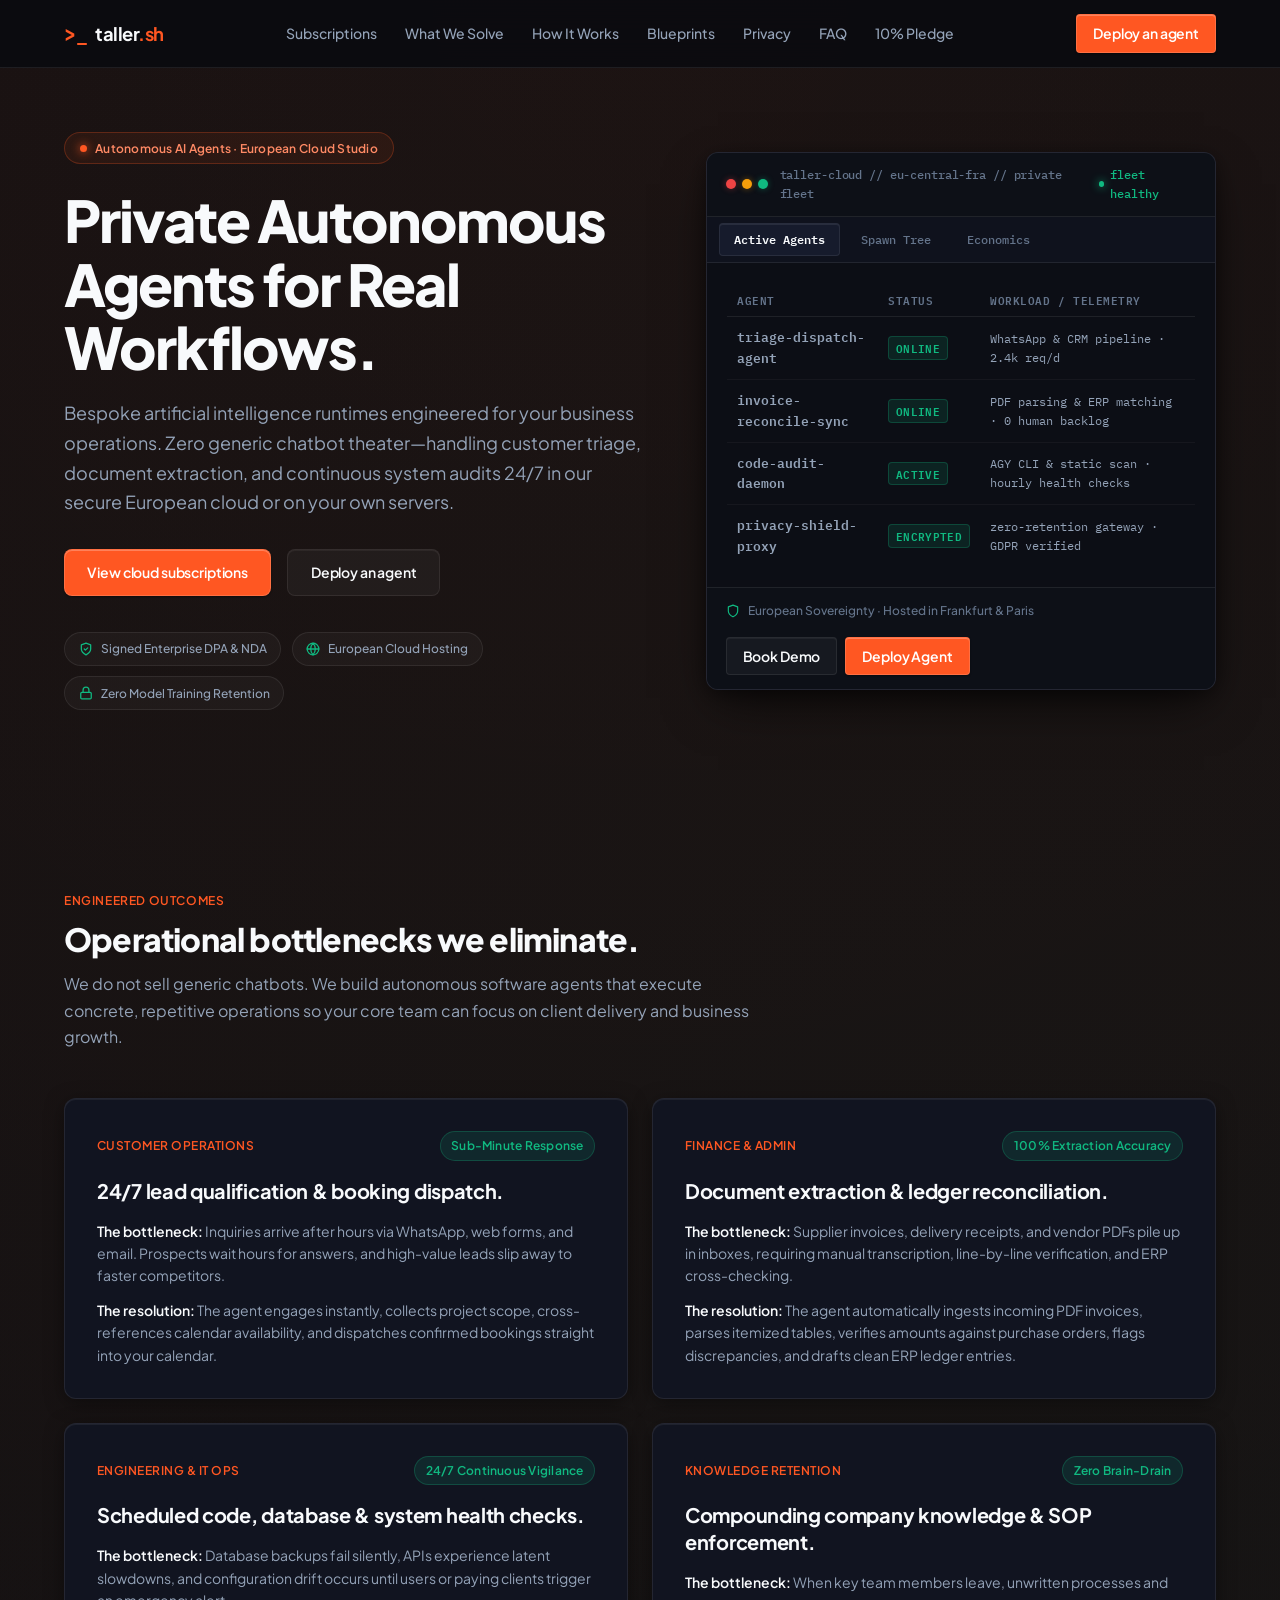
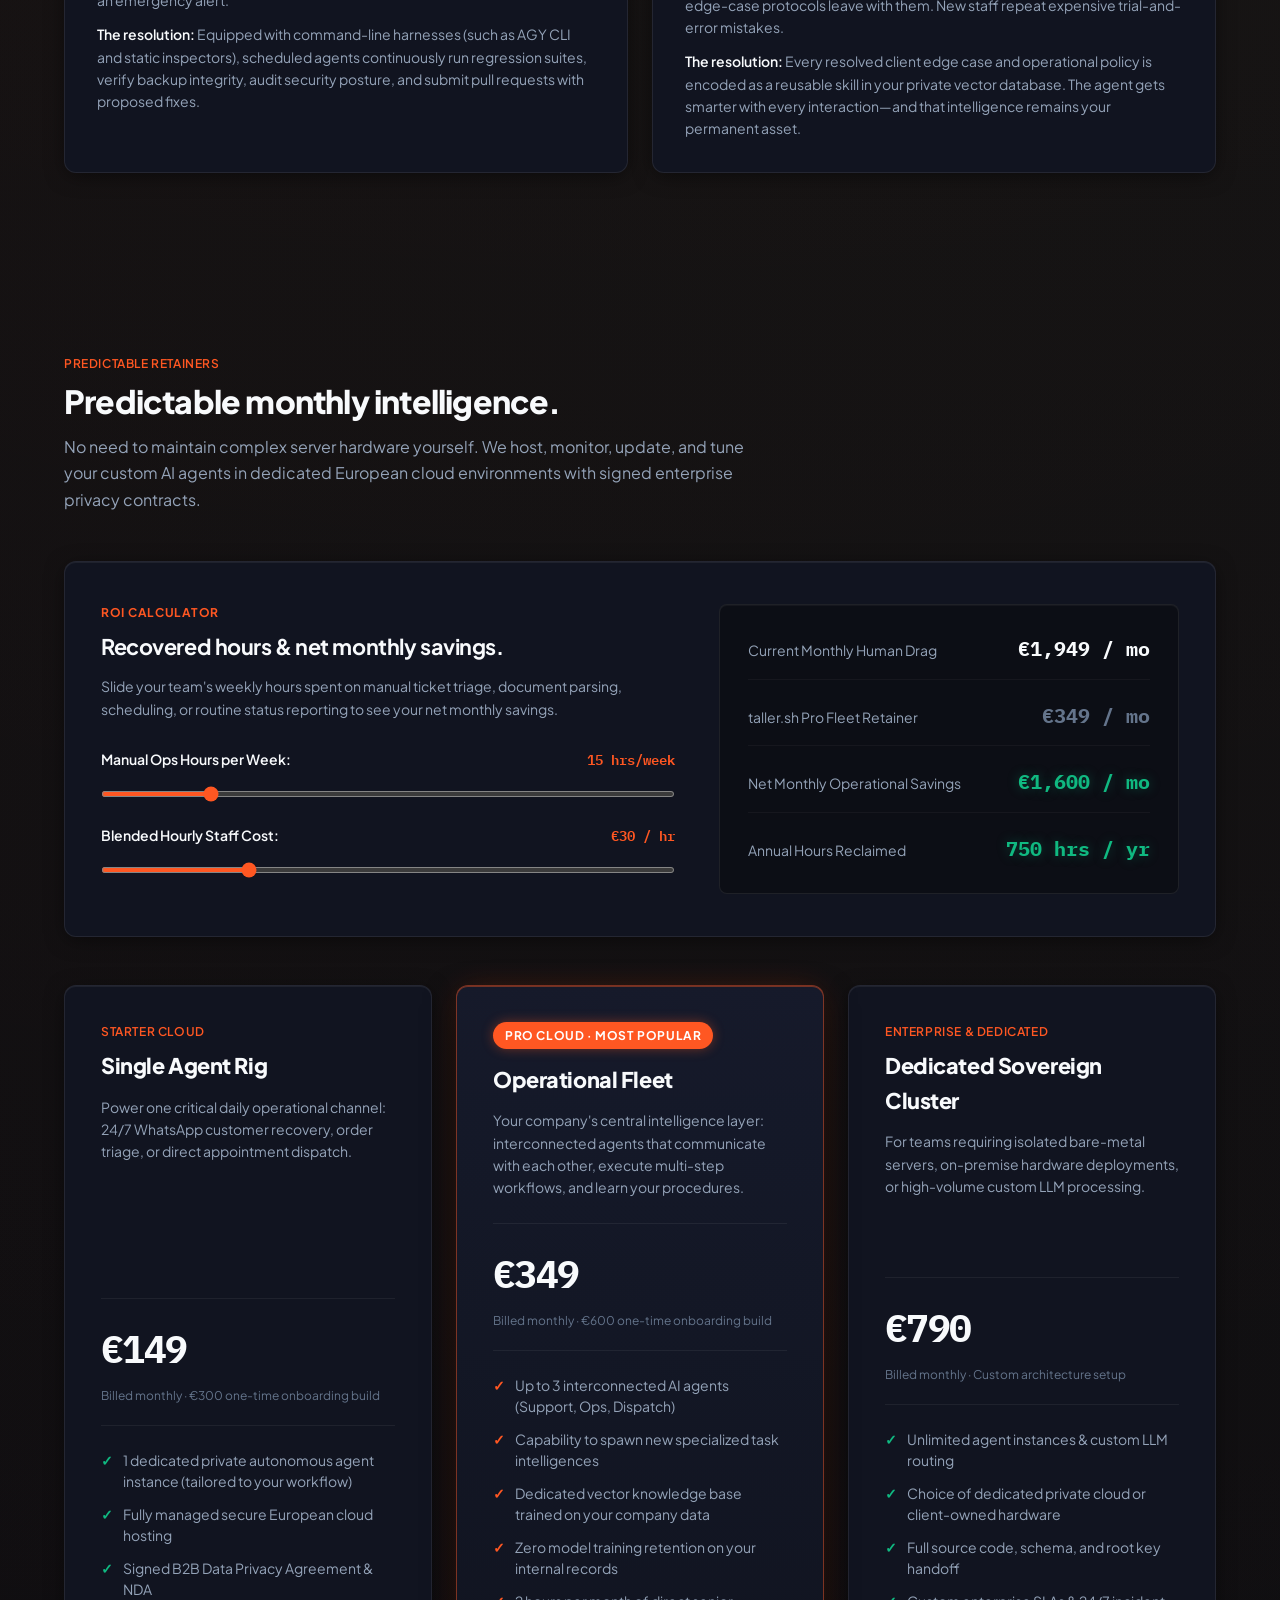
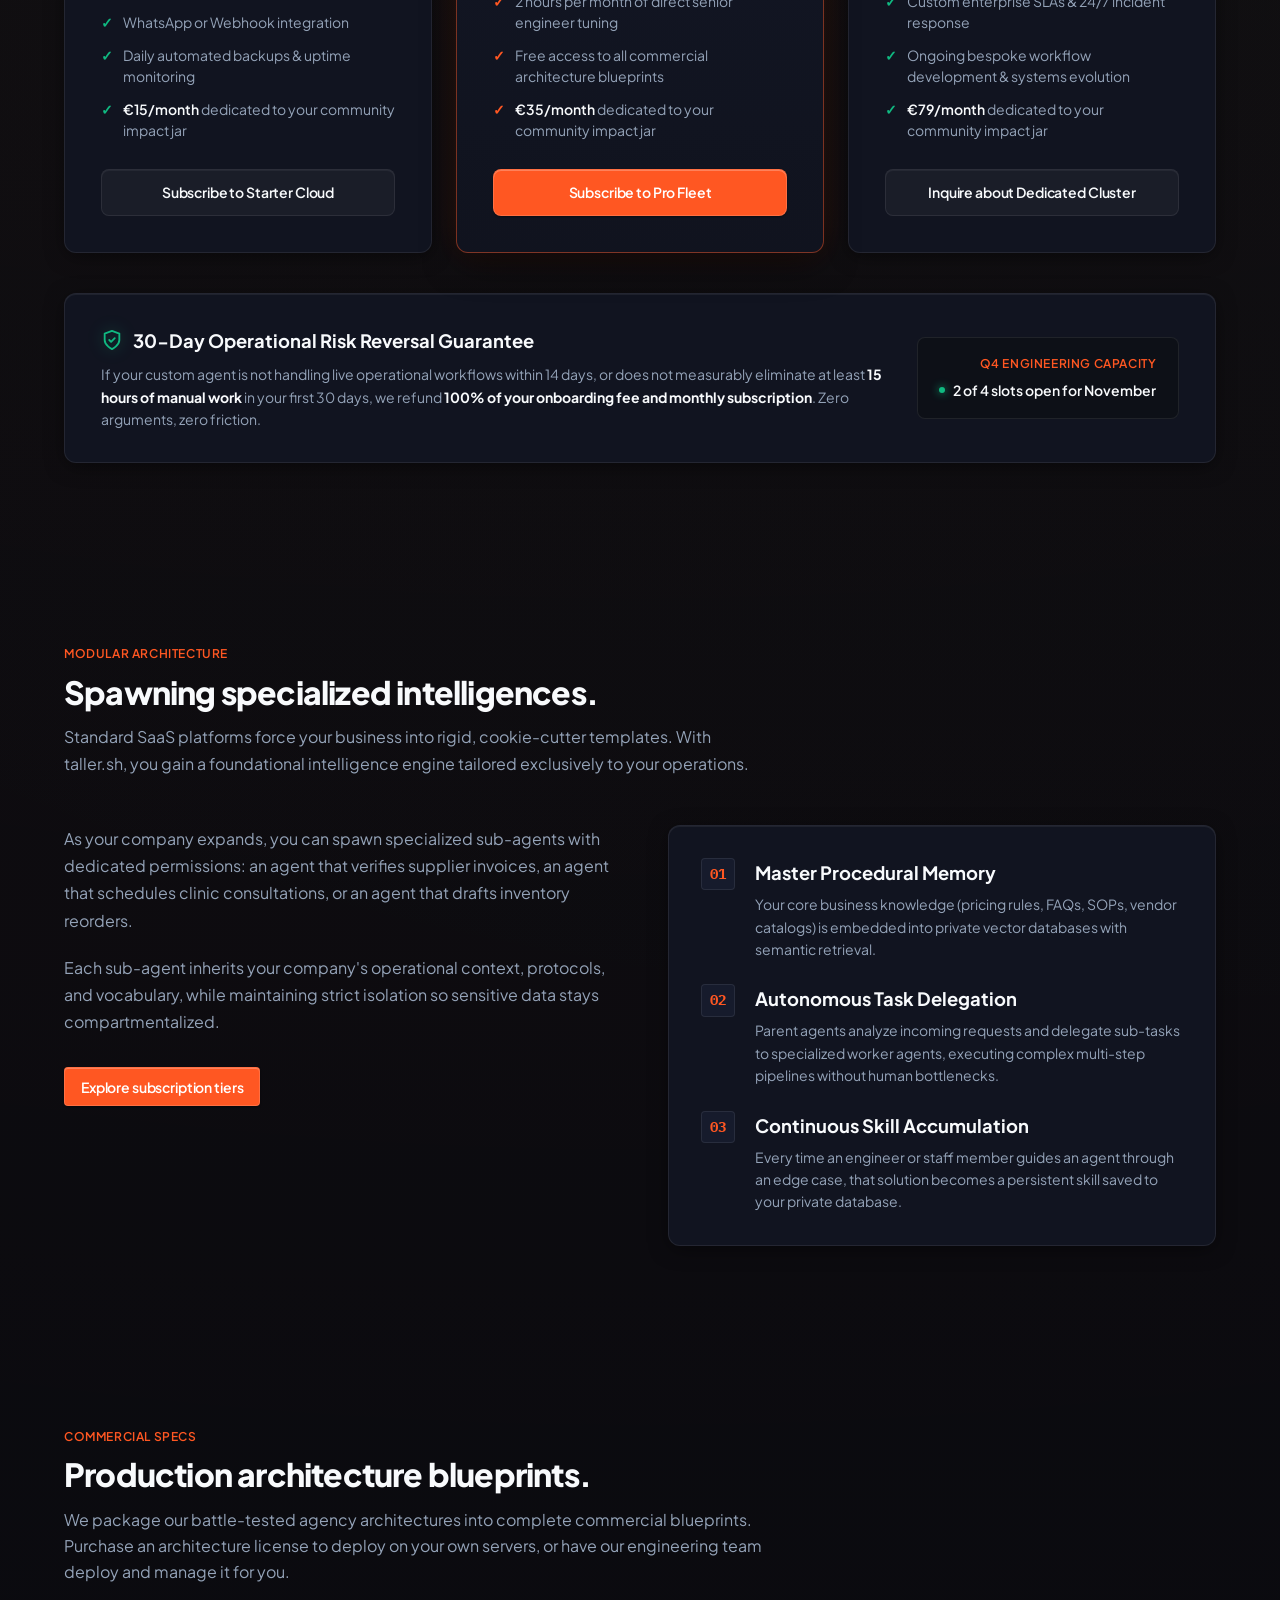
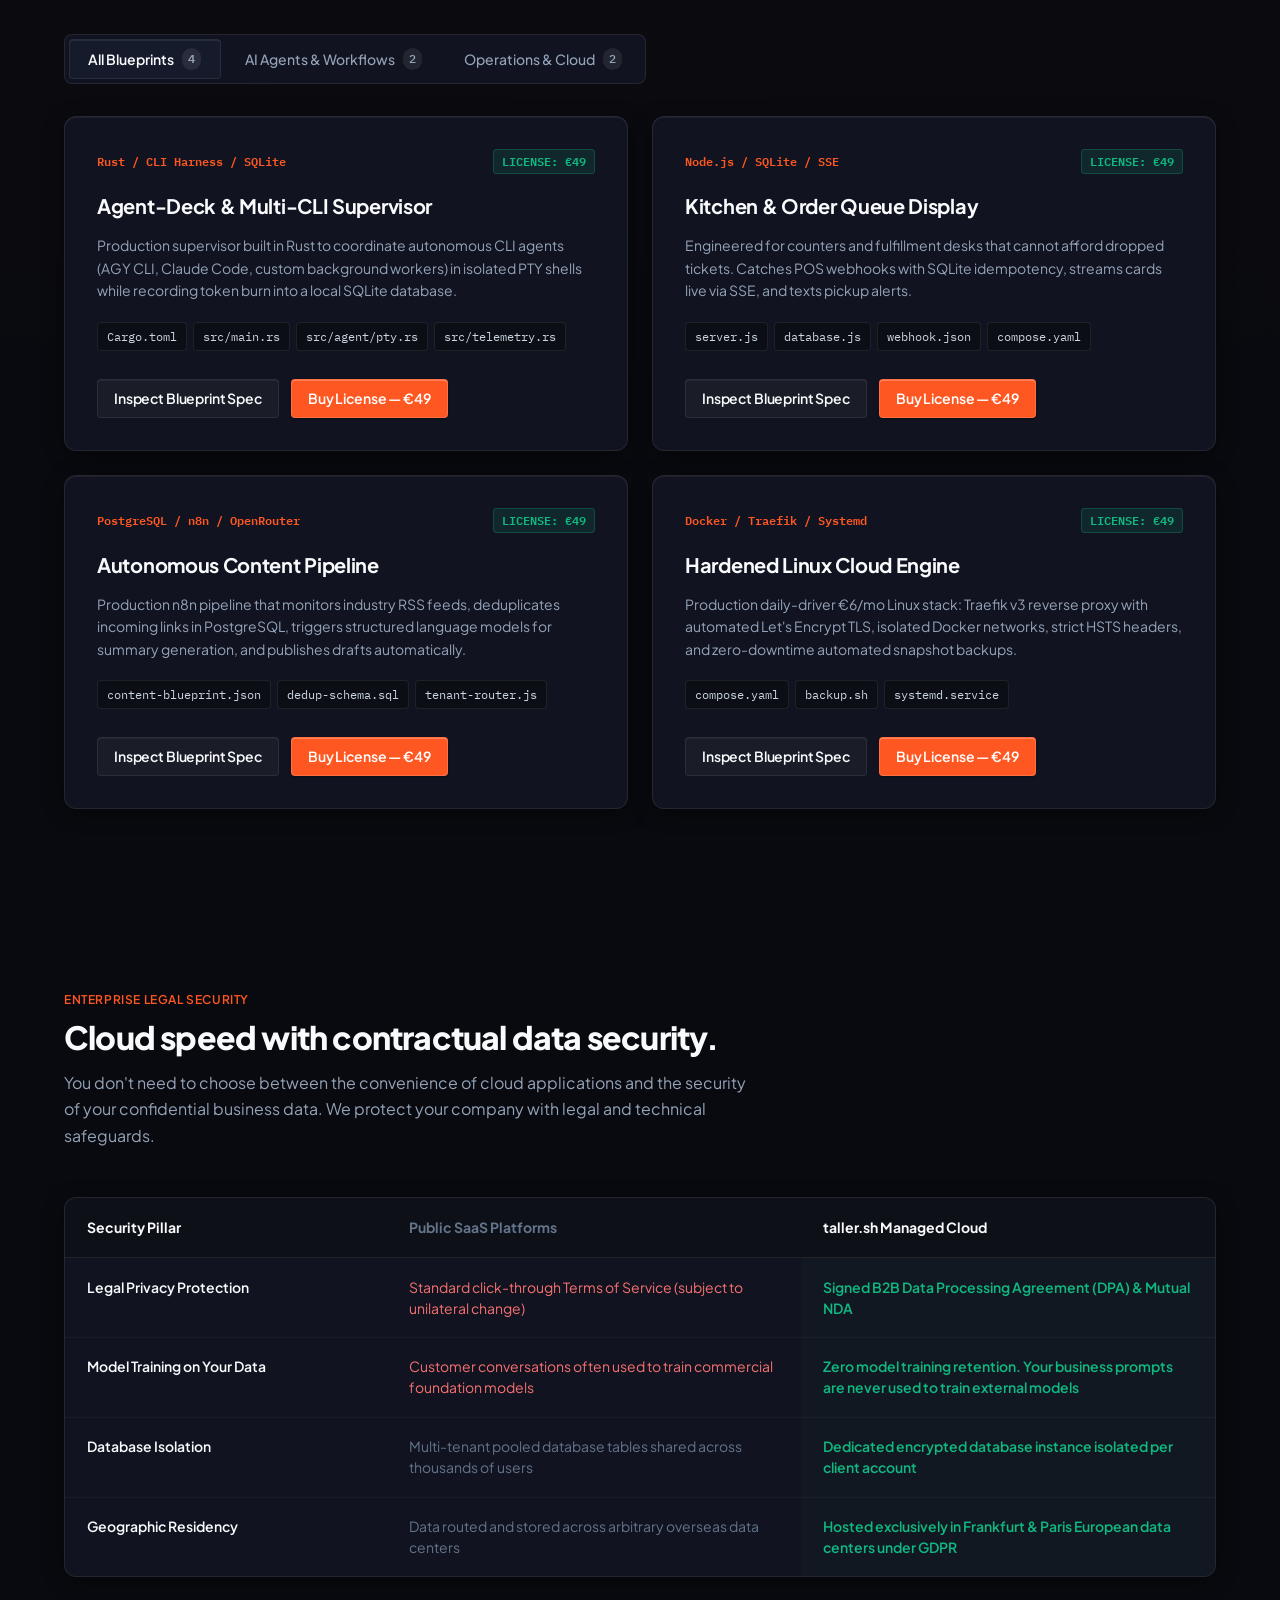
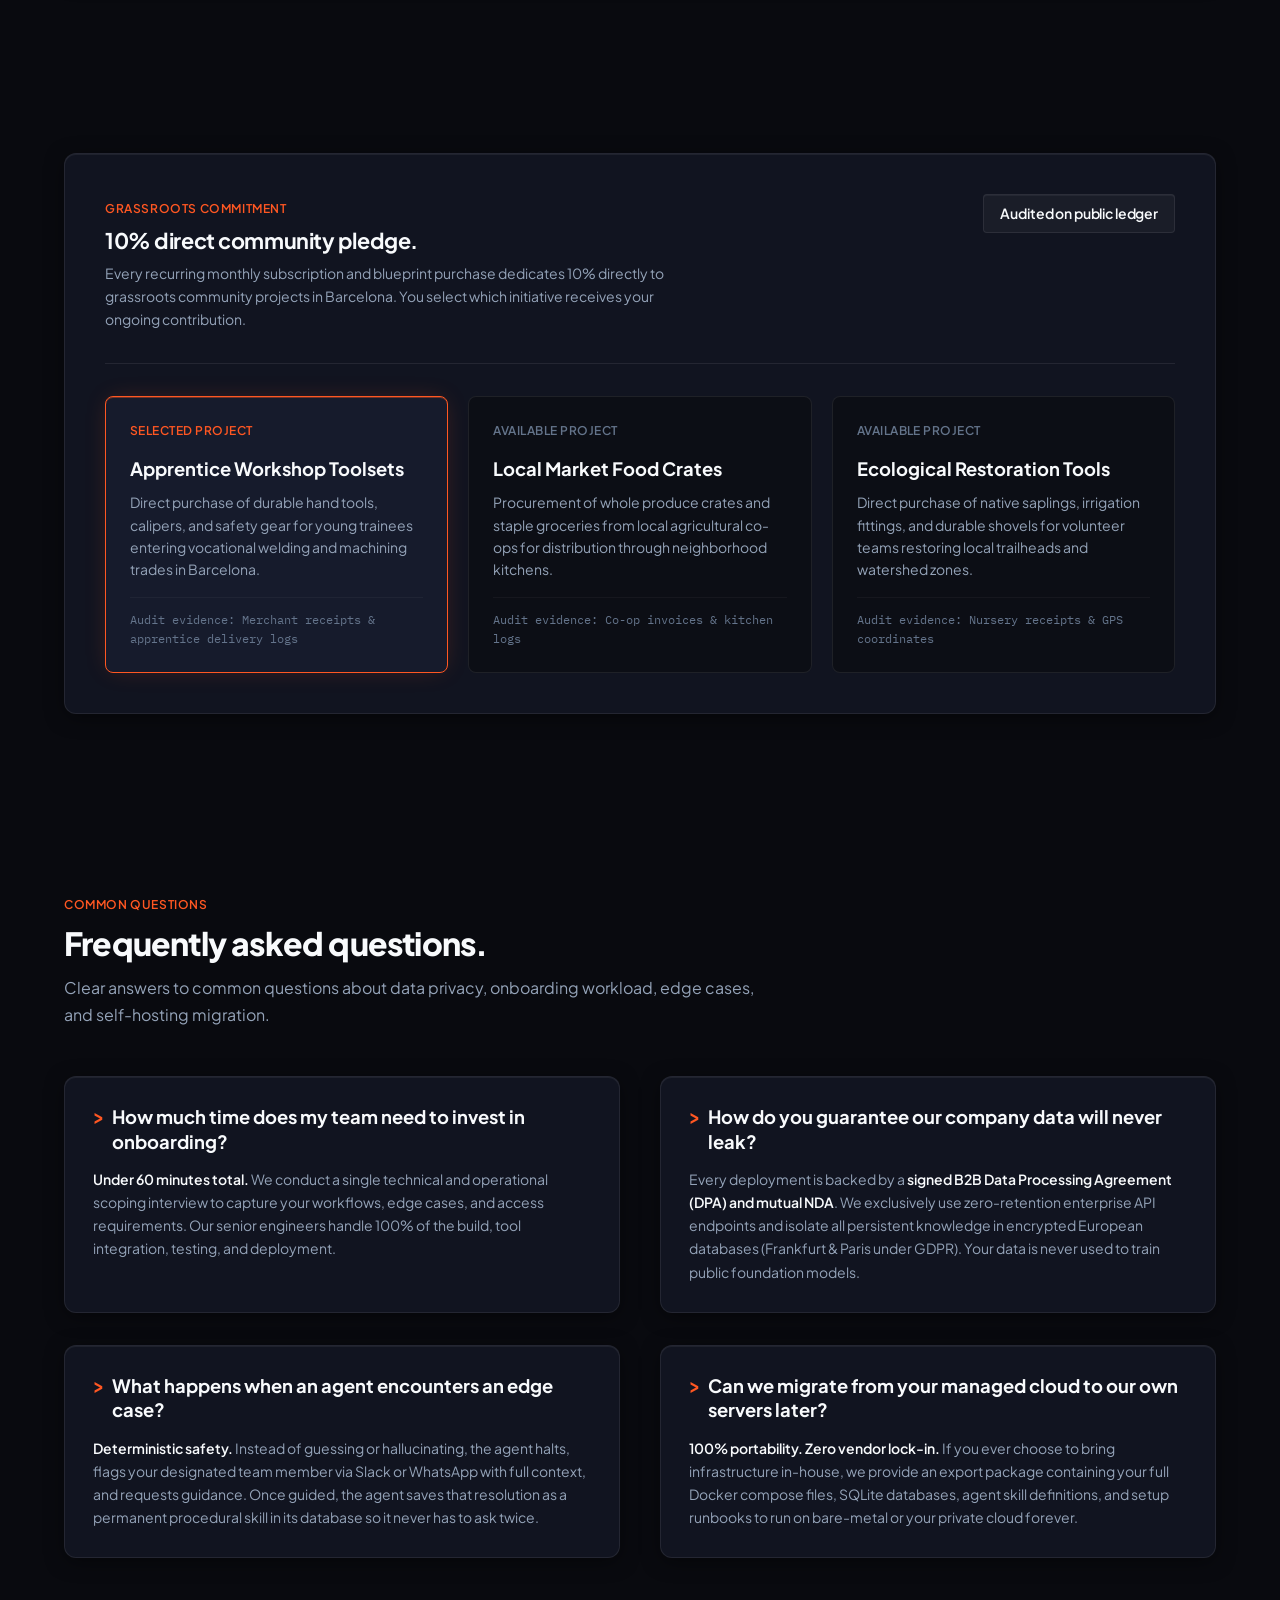
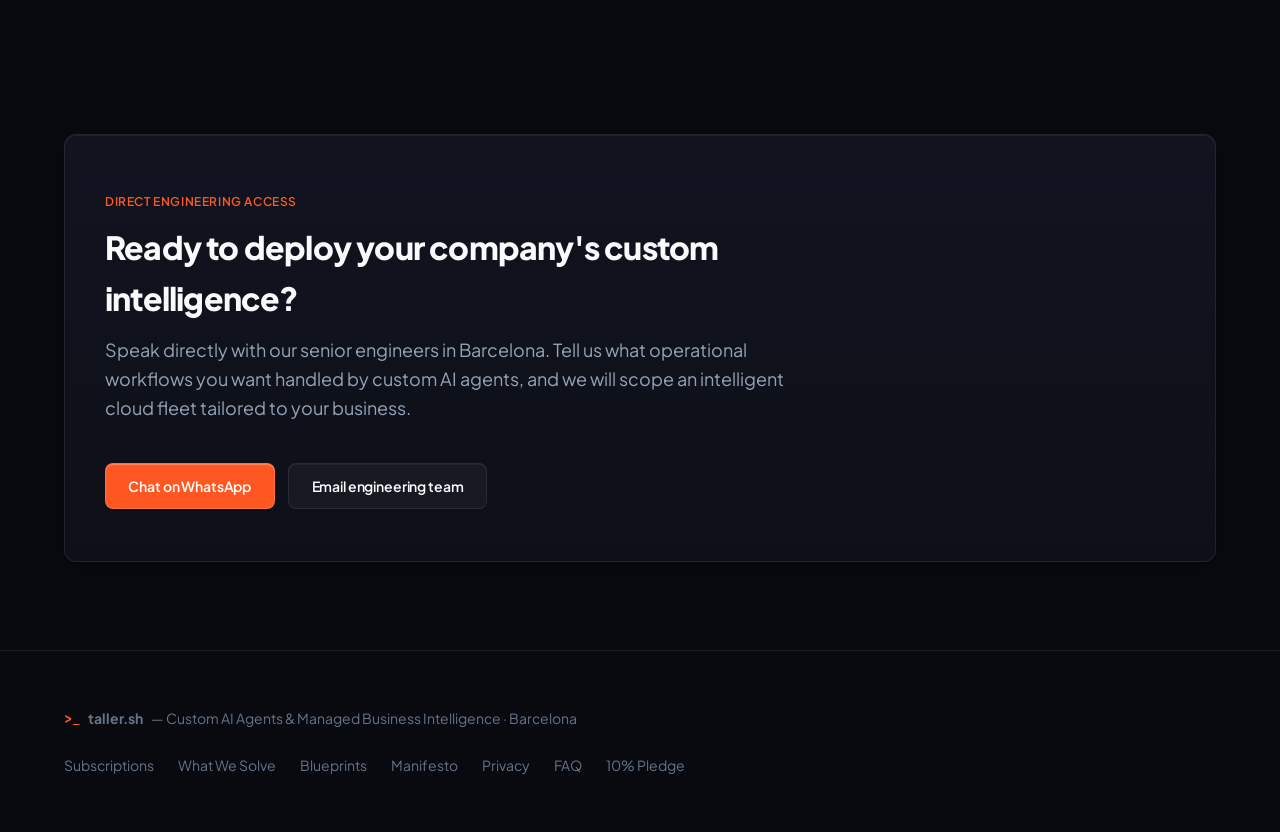
==== commit 3cc9a8e2: "feat: redesign website to sleek modern dark Linear/Raycast aesthetic" ====
--- a/index.html
+++ b/index.html
@@ -3,27 +3,26 @@
 <head>
   <meta charset="UTF-8">
   <meta name="viewport" content="width=device-width, initial-scale=1.0">
-  <title>taller.sh — Autonomous AI Agents &amp; Custom Intelligence Studio · Barcelona</title>
+  <title>taller.sh — Autonomous AI Agents &amp; Sovereign Intelligence Studio · Barcelona</title>
   <meta name="description" content="Custom AI agents and managed business intelligence for operational workflows. Triage customer leads, reconcile invoices, and run system health checks 24/7 in our secure European cloud or on your own servers.">
   <meta name="keywords" content="autonomous AI agents, custom AI agents, business intelligence studio, managed AI agents, AGY CLI, European cloud AI, GDPR AI agents, Barcelona engineering workshop">
 
   <!-- Open Graph -->
-  <meta property="og:title" content="taller.sh — Autonomous AI Agents &amp; Custom Intelligence Studio · Barcelona">
+  <meta property="og:title" content="taller.sh — Autonomous AI Agents &amp; Sovereign Intelligence Studio · Barcelona">
   <meta property="og:description" content="Bespoke AI agents engineered for your business workflows. Zero generic chatbot theater—handling customer triage, document extraction, and continuous system audits 24/7 in our secure European cloud or on your own servers.">
   <meta property="og:type" content="website">
   <meta property="og:url" content="https://taller.sh">
-  <meta property="og:image" content="https://taller.sh/assets/images/workshop-bench.webp">
   <meta name="twitter:card" content="summary_large_image">
 
   <!-- Favicon -->
-  <link rel="icon" type="image/svg+xml" href="data:image/svg+xml,<svg xmlns='http://www.w3.org/2000/svg' viewBox='0 0 100 100'><rect width='100' height='100' rx='18' fill='%230c0e14'/><path d='M24 32L46 50L24 68' stroke='%23ff4a1f' stroke-width='9' stroke-linecap='round' stroke-linejoin='round'/><path d='M54 68H76' stroke='%23eff0f1' stroke-width='9' stroke-linecap='round'/></svg>">
-
-  <!-- Fonts: Clash Grotesk (Dealt direction) -->
-  <link rel="preconnect" href="https://api.fontshare.com">
-  <link rel="preconnect" href="https://cdn.fontshare.com" crossorigin>
-  <link href="https://api.fontshare.com/v2/css?f[]=clash-grotesk@400,500,600,700&display=swap" rel="stylesheet">
-
-  <link rel="stylesheet" href="style.css?v=15.0">
+  <link rel="icon" type="image/svg+xml" href="data:image/svg+xml,<svg xmlns='http://www.w3.org/2000/svg' viewBox='0 0 100 100'><rect width='100' height='100' rx='20' fill='%23090a0f'/><path d='M24 32L46 50L24 68' stroke='%23ff5722' stroke-width='9' stroke-linecap='round' stroke-linejoin='round'/><path d='M54 68H76' stroke='%23f8fafc' stroke-width='9' stroke-linecap='round'/></svg>">
+
+  <!-- Fonts: Plus Jakarta Sans & IBM Plex Mono -->
+  <link rel="preconnect" href="https://fonts.googleapis.com">
+  <link rel="preconnect" href="https://fonts.gstatic.com" crossorigin>
+  <link href="https://fonts.googleapis.com/css2?family=IBM+Plex+Mono:wght@400;500;600&family=Plus+Jakarta+Sans:wght@400;500;600;700;800&display=swap" rel="stylesheet">
+
+  <link rel="stylesheet" href="style.css?v=16.0">
 
   <!-- Structured Data: Organization & SoftwareApplication -->
   <script type="application/ld+json">
@@ -34,7 +33,6 @@
         "@type": "Organization",
         "name": "taller.sh",
         "url": "https://taller.sh",
-        "logo": "https://taller.sh/assets/images/workshop-bench.webp",
         "description": "Software engineering workshop building custom AI agents and managed sovereign business intelligence runtimes in Barcelona.",
         "address": {
           "@type": "PostalAddress",
@@ -85,6 +83,7 @@
   <header class="site-nav">
     <div class="container site-nav-inner">
       <a href="/" class="brand" aria-label="taller.sh home">
+        <span class="brand-glyph">&gt;_</span>
         <span>taller<span class="brand-dot">.sh</span></span>
       </a>
 
@@ -109,18 +108,21 @@
     <!-- HERO SECTION -->
     <section class="hero-section" id="hero">
       <div class="container">
-        <div class="hero-head">
-          <h1 class="hero-title">
-            Private Autonomous Agents.
-          </h1>
-        </div>
-
         <div class="hero-grid">
 
-          <!-- Left: The Direct Value Statement -->
+          <!-- Left: Direct Value Statement -->
           <div class="hero-statement">
+            <div class="hero-badge-pill">
+              <span class="hero-badge-pip"></span>
+              <span>Autonomous AI Agents · European Cloud Studio</span>
+            </div>
+
+            <h1 class="hero-title">
+              Private Autonomous Agents for Real Workflows.
+            </h1>
+
             <p class="hero-desc">
-              Bespoke artificial intelligence runtimes engineered for your business workflows. Zero generic chatbot theater—handling customer triage, document extraction, and continuous system audits 24/7 in our secure European cloud or on your own servers.
+              Bespoke artificial intelligence runtimes engineered for your business operations. Zero generic chatbot theater—handling customer triage, document extraction, and continuous system audits 24/7 in our secure European cloud or on your own servers.
             </p>
 
             <div class="hero-cta-bar">
@@ -130,31 +132,38 @@
 
             <div class="hero-reassurance-row">
               <div class="reassurance-pill">
-                <span class="reassurance-pip"></span>
+                <svg width="14" height="14" viewBox="0 0 24 24" fill="none" stroke="currentColor" stroke-width="2.2" stroke-linecap="round" stroke-linejoin="round" class="pill-icon">
+                  <path d="M12 22s8-4 8-10V5l-8-3-8 3v7c0 6 8 10 8 10z"/>
+                  <path d="M9 12l2 2 4-4"/>
+                </svg>
                 <span>Signed Enterprise DPA &amp; NDA</span>
               </div>
               <div class="reassurance-pill">
-                <span class="reassurance-pip"></span>
+                <svg width="14" height="14" viewBox="0 0 24 24" fill="none" stroke="currentColor" stroke-width="2.2" stroke-linecap="round" stroke-linejoin="round" class="pill-icon">
+                  <circle cx="12" cy="12" r="10"/>
+                  <path d="M2 12h20"/>
+                  <path d="M12 2a15.3 15.3 0 0 1 4 10 15.3 15.3 0 0 1-4 10 15.3 15.3 0 0 1-4-10 15.3 15.3 0 0 1 4-10z"/>
+                </svg>
                 <span>European Cloud Hosting</span>
               </div>
               <div class="reassurance-pill">
-                <span class="reassurance-pip"></span>
+                <svg width="14" height="14" viewBox="0 0 24 24" fill="none" stroke="currentColor" stroke-width="2.2" stroke-linecap="round" stroke-linejoin="round" class="pill-icon">
+                  <rect x="3" y="11" width="18" height="11" rx="2" ry="2"/>
+                  <path d="M7 11V7a5 5 0 0 1 10 0v4"/>
+                </svg>
                 <span>Zero Model Training Retention</span>
               </div>
             </div>
           </div>
 
-          <!-- Right: Visual & The Live Sovereignty Console -->
+          <!-- Right: The Live Sovereignty Console -->
           <div class="hero-visual-stack">
-            <div class="hero-photo-card">
-              <img src="assets/images/workshop-bench.webp" alt="taller.sh engineering workbench in Barcelona" class="hero-photo" width="580" height="260" loading="eager">
-              <div class="hero-photo-meta">Engineering workshop · Granollers &amp; Barcelona</div>
-            </div>
-
             <div class="sovereignty-console" aria-label="Interactive intelligence console">
               <div class="console-topbar">
                 <div class="console-dots" aria-hidden="true">
-                  <span></span><span></span><span></span>
+                  <span class="dot-red"></span>
+                  <span class="dot-yellow"></span>
+                  <span class="dot-green"></span>
                 </div>
                 <span class="console-title">taller-cloud // eu-central-fra // private fleet</span>
                 <div class="console-pulse">
@@ -226,7 +235,7 @@
                     </div>
                   </div>
                   <div class="tree-footnote">
-                    Sub-agents inherit procedural company context while keeping data strictly compartmentalized.
+                    Sub-agents inherit procedural company context while keeping customer data strictly compartmentalized.
                   </div>
                 </div>
 
@@ -272,6 +281,7 @@
     <section class="section" id="solutions">
       <div class="container">
         <div class="section-head">
+          <span class="section-tag-label">Engineered Outcomes</span>
           <h2 class="section-heading">Operational bottlenecks we eliminate.</h2>
           <p class="section-narrative">
             We do not sell generic chatbots. We build autonomous software agents that execute concrete, repetitive operations so your core team can focus on client delivery and business growth.
@@ -283,11 +293,11 @@
           <div class="solution-card">
             <div class="solution-header">
               <span class="solution-tag">Customer Operations</span>
-              <span class="solution-outcome-badge">Instant Sub-Minute Response</span>
+              <span class="solution-outcome-badge">Sub-Minute Response</span>
             </div>
             <h3 class="solution-title">24/7 lead qualification &amp; booking dispatch.</h3>
             <p class="solution-block-text"><strong>The bottleneck:</strong> Inquiries arrive after hours via WhatsApp, web forms, and email. Prospects wait hours for answers, and high-value leads slip away to faster competitors.</p>
-            <p class="solution-block-text" style="margin-top: 0.65rem;"><strong>The resolution:</strong> The agent engages instantly, collects project scope, cross-references calendar availability, and dispatches confirmed bookings straight into your calendar.</p>
+            <p class="solution-block-text" style="margin-top: 0.75rem;"><strong>The resolution:</strong> The agent engages instantly, collects project scope, cross-references calendar availability, and dispatches confirmed bookings straight into your calendar.</p>
           </div>
 
           <!-- Solution 2 -->
@@ -298,7 +308,7 @@
             </div>
             <h3 class="solution-title">Document extraction &amp; ledger reconciliation.</h3>
             <p class="solution-block-text"><strong>The bottleneck:</strong> Supplier invoices, delivery receipts, and vendor PDFs pile up in inboxes, requiring manual transcription, line-by-line verification, and ERP cross-checking.</p>
-            <p class="solution-block-text" style="margin-top: 0.65rem;"><strong>The resolution:</strong> The agent automatically ingests incoming PDF invoices, parses itemized tables, verifies amounts against purchase orders, flags discrepancies, and drafts clean ERP ledger entries.</p>
+            <p class="solution-block-text" style="margin-top: 0.75rem;"><strong>The resolution:</strong> The agent automatically ingests incoming PDF invoices, parses itemized tables, verifies amounts against purchase orders, flags discrepancies, and drafts clean ERP ledger entries.</p>
           </div>
 
           <!-- Solution 3 -->
@@ -309,7 +319,7 @@
             </div>
             <h3 class="solution-title">Scheduled code, database &amp; system health checks.</h3>
             <p class="solution-block-text"><strong>The bottleneck:</strong> Database backups fail silently, APIs experience latent slowdowns, and configuration drift occurs until users or paying clients trigger an emergency alert.</p>
-            <p class="solution-block-text" style="margin-top: 0.65rem;"><strong>The resolution:</strong> Equipped with command-line harnesses (such as AGY CLI and static inspectors), scheduled agents continuously run regression suites, verify backup integrity, audit security posture, and submit pull requests with proposed fixes.</p>
+            <p class="solution-block-text" style="margin-top: 0.75rem;"><strong>The resolution:</strong> Equipped with command-line harnesses (such as AGY CLI and static inspectors), scheduled agents continuously run regression suites, verify backup integrity, audit security posture, and submit pull requests with proposed fixes.</p>
           </div>
 
           <!-- Solution 4 -->
@@ -320,7 +330,7 @@
             </div>
             <h3 class="solution-title">Compounding company knowledge &amp; SOP enforcement.</h3>
             <p class="solution-block-text"><strong>The bottleneck:</strong> When key team members leave, unwritten processes and edge-case protocols leave with them. New staff repeat expensive trial-and-error mistakes.</p>
-            <p class="solution-block-text" style="margin-top: 0.65rem;"><strong>The resolution:</strong> Every resolved client edge case and operational policy is encoded as a reusable skill in your private vector database. The agent gets smarter with every interaction—and that intelligence remains your permanent asset.</p>
+            <p class="solution-block-text" style="margin-top: 0.75rem;"><strong>The resolution:</strong> Every resolved client edge case and operational policy is encoded as a reusable skill in your private vector database. The agent gets smarter with every interaction—and that intelligence remains your permanent asset.</p>
           </div>
         </div>
       </div>
@@ -330,17 +340,19 @@
     <section class="section" id="plans">
       <div class="container">
         <div class="section-head">
+          <span class="section-tag-label">Predictable Retainers</span>
           <h2 class="section-heading">Predictable monthly intelligence.</h2>
           <p class="section-narrative">
-            No need to maintain complex server hardware yourself. We host, monitor, update, and tune your custom AI agents in our dedicated European cloud environments with signed enterprise privacy contracts.
+            No need to maintain complex server hardware yourself. We host, monitor, update, and tune your custom AI agents in dedicated European cloud environments with signed enterprise privacy contracts.
           </p>
         </div>
 
         <!-- ROI TIME RECOVERY CALCULATOR (Sales Enablement) -->
-        <div class="roi-calculator-wrap" style="margin-bottom: 2.5rem;">
+        <div class="roi-calculator-wrap">
           <div>
-            <h3 style="font-size: 1.25rem; font-weight: 700; margin-bottom: 0.75rem;">Recovered hours &amp; savings.</h3>
-            <p style="font-size: var(--step-small); color: var(--text-secondary); line-height: 1.5; margin-bottom: 1.5rem;">
+            <div class="roi-header-badge">ROI CALCULATOR</div>
+            <h3 class="roi-calc-title">Recovered hours &amp; net monthly savings.</h3>
+            <p class="roi-calc-desc">
               Slide your team's weekly hours spent on manual ticket triage, document parsing, scheduling, or routine status reporting to see your net monthly savings.
             </p>
 
@@ -352,7 +364,7 @@
               <input type="range" class="roi-range-input" id="roi-hours-slider" min="5" max="60" value="15" step="1">
             </div>
 
-            <div class="roi-slider-group" style="margin-top: 1rem;">
+            <div class="roi-slider-group" style="margin-top: 1.25rem;">
               <div class="roi-slider-header">
                 <span class="roi-slider-label">Blended Hourly Staff Cost:</span>
                 <span class="roi-slider-val" id="roi-rate-val">€30 / hr</span>
@@ -413,7 +425,7 @@
 
           <!-- Tier 2: Featured -->
           <div class="service-card featured">
-            <span class="service-badge">Pro Cloud · Most Popular</span>
+            <span class="service-badge-popular">Pro Cloud · Most Popular</span>
             <h3 class="service-title">Operational Fleet</h3>
             <p class="service-desc">
               Your company's central intelligence layer: interconnected agents that communicate with each other, execute multi-step workflows, and learn your procedures.
@@ -476,7 +488,7 @@
           <div>
             <div class="guarantee-content-title">
               <span class="guarantee-shield-icon">
-                <svg width="20" height="20" viewBox="0 0 24 24" fill="none" stroke="currentColor" stroke-width="2" stroke-linecap="round" stroke-linejoin="round">
+                <svg width="22" height="22" viewBox="0 0 24 24" fill="none" stroke="currentColor" stroke-width="2" stroke-linecap="round" stroke-linejoin="round">
                   <path d="M12 22s8-4 8-10V5l-8-3-8 3v7c0 6 8 10 8 10z"/>
                   <path d="M9 12l2 2 4-4"/>
                 </svg>
@@ -491,7 +503,7 @@
           <div class="cohort-capacity-badge">
             <span class="cohort-label">Q4 Engineering Capacity</span>
             <div class="cohort-status">
-              <span class="pulse-pip" style="width: 8px; height: 8px; background: var(--signal); border-radius: 50%; display: inline-block;"></span>
+              <span class="pulse-pip"></span>
               <span>2 of 4 slots open for November</span>
             </div>
           </div>
@@ -503,6 +515,7 @@
     <section class="section" id="intelligence">
       <div class="container">
         <div class="section-head">
+          <span class="section-tag-label">Modular Architecture</span>
           <h2 class="section-heading">Spawning specialized intelligences.</h2>
           <p class="section-narrative">
             Standard SaaS platforms force your business into rigid, cookie-cutter templates. With taller.sh, you gain a foundational intelligence engine tailored exclusively to your operations.
@@ -517,33 +530,33 @@
             <p>
               Each sub-agent inherits your company's operational context, protocols, and vocabulary, while maintaining strict isolation so sensitive data stays compartmentalized.
             </p>
-            <div class="studio-photo-card" style="margin-top: 1.5rem;">
-              <img src="assets/images/workshop-crew.webp" alt="Engineering team collaborating at terminal in Barcelona workshop" class="studio-photo" width="560" height="300" loading="lazy">
-              <div class="studio-photo-caption">Core runtime team pairing on agent orchestration at Barcelona workshop.</div>
-            </div>
-            <div style="margin-top: 1.5rem;">
+            <div style="margin-top: 2rem;">
               <a href="#plans" class="btn btn-primary btn-sm">Explore subscription tiers</a>
             </div>
           </div>
 
           <div class="studio-visual">
-            <div class="studio-media-wrap" style="margin-bottom: 1.5rem; border-radius: var(--radius-md); overflow: hidden; background: var(--surface-2);">
-              <video autoplay muted loop playsinline preload="metadata" poster="assets/images/vector-mesh-poster.jpg" class="studio-video" width="480" height="240" aria-hidden="true" style="width: 100%; height: 240px; object-fit: cover; display: block;">
-                <source src="assets/images/vector-mesh.webm" type="video/webm">
-              </video>
-            </div>
             <div class="principles-list">
               <div class="principle-item">
-                <h4 class="principle-name">Master Procedural Memory</h4>
-                <p class="principle-desc">Your core business knowledge (pricing rules, FAQs, SOPs, vendor catalogs) is embedded into private vector databases with semantic retrieval.</p>
+                <div class="principle-num-badge">01</div>
+                <div>
+                  <h4 class="principle-name">Master Procedural Memory</h4>
+                  <p class="principle-desc">Your core business knowledge (pricing rules, FAQs, SOPs, vendor catalogs) is embedded into private vector databases with semantic retrieval.</p>
+                </div>
               </div>
               <div class="principle-item">
-                <h4 class="principle-name">Autonomous Task Delegation</h4>
-                <p class="principle-desc">Parent agents analyze incoming requests and delegate sub-tasks to specialized worker agents, executing complex multi-step pipelines without human bottlenecks.</p>
+                <div class="principle-num-badge">02</div>
+                <div>
+                  <h4 class="principle-name">Autonomous Task Delegation</h4>
+                  <p class="principle-desc">Parent agents analyze incoming requests and delegate sub-tasks to specialized worker agents, executing complex multi-step pipelines without human bottlenecks.</p>
+                </div>
               </div>
               <div class="principle-item">
-                <h4 class="principle-name">Continuous Skill Accumulation</h4>
-                <p class="principle-desc">Every time an engineer or staff member guides an agent through an edge case, that solution becomes a persistent skill saved to your private database.</p>
+                <div class="principle-num-badge">03</div>
+                <div>
+                  <h4 class="principle-name">Continuous Skill Accumulation</h4>
+                  <p class="principle-desc">Every time an engineer or staff member guides an agent through an edge case, that solution becomes a persistent skill saved to your private database.</p>
+                </div>
               </div>
             </div>
           </div>
@@ -555,7 +568,8 @@
     <section class="section" id="blueprints">
       <div class="container">
         <div class="section-head">
-          <h2 class="section-heading">Commercial architecture blueprints.</h2>
+          <span class="section-tag-label">Commercial Specs</span>
+          <h2 class="section-heading">Production architecture blueprints.</h2>
           <p class="section-narrative">
             We package our battle-tested agency architectures into complete commercial blueprints. Purchase an architecture license to deploy on your own servers, or have our engineering team deploy and manage it for you.
           </p>
@@ -564,12 +578,15 @@
         <div class="blueprint-tabs-bar" role="tablist">
           <button type="button" class="blueprint-tab active" data-filter="all" role="tab" aria-selected="true">
             <span>All Blueprints</span>
+            <span class="tab-count">4</span>
           </button>
           <button type="button" class="blueprint-tab" data-filter="ai" role="tab" aria-selected="false">
             <span>AI Agents &amp; Workflows</span>
+            <span class="tab-count">2</span>
           </button>
           <button type="button" class="blueprint-tab" data-filter="ops" role="tab" aria-selected="false">
             <span>Operations &amp; Cloud</span>
+            <span class="tab-count">2</span>
           </button>
         </div>
 
@@ -667,7 +684,8 @@
     <section class="section" id="privacy">
       <div class="container">
         <div class="section-head">
-          <h2 class="section-heading">Contractual data security.</h2>
+          <span class="section-tag-label">Enterprise Legal Security</span>
+          <h2 class="section-heading">Cloud speed with contractual data security.</h2>
           <p class="section-narrative">
             You don't need to choose between the convenience of cloud applications and the security of your confidential business data. We protect your company with legal and technical safeguards.
           </p>
@@ -706,14 +724,6 @@
             </tbody>
           </table>
         </div>
-
-        <div class="datacenter-photo-wrap" style="margin-top: 2rem; border-radius: var(--radius-md); overflow: hidden; background: var(--surface-1);">
-          <img src="assets/images/datacenter-grid.jpg" alt="Dedicated European sovereign cloud server racks in Frankfurt and Paris" class="datacenter-photo" width="1200" height="300" style="width: 100%; height: 280px; object-fit: cover; display: block;" loading="lazy">
-          <div class="datacenter-photo-caption" style="padding: 0.75rem 1.25rem; font-size: var(--step-small); color: var(--text-muted); display: flex; justify-content: space-between; align-items: center; flex-wrap: wrap; gap: 0.5rem;">
-            <span>Dedicated EU cloud infrastructure · Frankfurt &amp; Paris colocation under GDPR</span>
-            <span style="font-size: var(--step-small);">Photo: CERN Computer Centre (CC BY-SA 4.0)</span>
-          </div>
-        </div>
       </div>
     </section>
 
@@ -723,7 +733,8 @@
         <div class="impact-container">
           <div class="impact-header">
             <div class="impact-title-group">
-              <h3 class="section-heading">Direct community pledge.</h3>
+              <span class="section-tag-label">Grassroots Commitment</span>
+              <h3 class="section-heading">10% direct community pledge.</h3>
               <p>
                 Every recurring monthly subscription and blueprint purchase dedicates 10% directly to grassroots community projects in Barcelona. You select which initiative receives your ongoing contribution.
               </p>
@@ -733,16 +744,9 @@
             </div>
           </div>
 
-          <div class="pledge-photo-wrap" style="margin-bottom: 2rem; border-radius: var(--radius-md); overflow: hidden; background: var(--surface-2);">
-            <img src="assets/images/grassroots-run.jpg" alt="Local grassroots community supply delivery in Barcelona" class="pledge-photo" width="1200" height="260" style="width: 100%; height: 260px; object-fit: cover; display: block;" loading="lazy">
-            <div class="pledge-photo-caption" style="padding: 0.75rem 1.25rem; font-size: var(--step-small); color: var(--text-muted);">
-              Direct delivery of apprentice tools and local agricultural produce to neighborhood initiatives.
-            </div>
-          </div>
-
           <div class="impact-jars">
             <div class="impact-jar-card selected" data-jar="apprentice-tools">
-              <span class="jar-indicator">Active Initiative</span>
+              <span class="jar-indicator">Selected Project · 01</span>
               <h4 class="jar-name">Apprentice Workshop Toolsets</h4>
               <p class="jar-desc">
                 Direct purchase of durable hand tools, calipers, and safety gear for young trainees entering vocational welding and machining trades in Barcelona.
@@ -751,7 +755,7 @@
             </div>
 
             <div class="impact-jar-card" data-jar="market-crates">
-              <span class="jar-indicator">Community Initiative</span>
+              <span class="jar-indicator">Available Project · 02</span>
               <h4 class="jar-name">Local Market Food Crates</h4>
               <p class="jar-desc">
                 Procurement of whole produce crates and staple groceries from local agricultural co-ops for distribution through neighborhood kitchens.
@@ -760,7 +764,7 @@
             </div>
 
             <div class="impact-jar-card" data-jar="land-tools">
-              <span class="jar-indicator">Community Initiative</span>
+              <span class="jar-indicator">Available Project · 03</span>
               <h4 class="jar-name">Ecological Restoration Tools</h4>
               <p class="jar-desc">
                 Direct purchase of native saplings, irrigation fittings, and durable shovels for volunteer teams restoring local trailheads and watershed zones.
@@ -776,6 +780,7 @@
     <section class="section" id="faq">
       <div class="container">
         <div class="section-head">
+          <span class="section-tag-label">Common Questions</span>
           <h2 class="section-heading">Frequently asked questions.</h2>
           <p class="section-narrative">
             Clear answers to common questions about data privacy, onboarding workload, edge cases, and self-hosting migration.
@@ -786,6 +791,7 @@
           <!-- FAQ 1 -->
           <div class="faq-card">
             <h3 class="faq-question">
+              <span class="faq-icon">&gt;</span>
               <span>How much time does my team need to invest in onboarding?</span>
             </h3>
             <p class="faq-answer">
@@ -796,6 +802,7 @@
           <!-- FAQ 2 -->
           <div class="faq-card">
             <h3 class="faq-question">
+              <span class="faq-icon">&gt;</span>
               <span>How do you guarantee our company data will never leak?</span>
             </h3>
             <p class="faq-answer">
@@ -806,6 +813,7 @@
           <!-- FAQ 3 -->
           <div class="faq-card">
             <h3 class="faq-question">
+              <span class="faq-icon">&gt;</span>
               <span>What happens when an agent encounters an edge case?</span>
             </h3>
             <p class="faq-answer">
@@ -816,6 +824,7 @@
           <!-- FAQ 4 -->
           <div class="faq-card">
             <h3 class="faq-question">
+              <span class="faq-icon">&gt;</span>
               <span>Can we migrate from your managed cloud to our own servers later?</span>
             </h3>
             <p class="faq-answer">
@@ -831,8 +840,9 @@
       <div class="container">
         <div class="contact-block">
           <div class="contact-copy">
-            <h2 class="section-heading">Deploy custom intelligence.</h2>
-            <p>
+            <span class="section-tag-label">Direct Engineering Access</span>
+            <h2 class="contact-title">Ready to deploy your company's custom intelligence?</h2>
+            <p class="contact-desc">
               Speak directly with our senior engineers in Barcelona. Tell us what operational workflows you want handled by custom AI agents, and we will scope an intelligent cloud fleet tailored to your business.
             </p>
           </div>
@@ -849,7 +859,8 @@
   <!-- FOOTER -->
   <footer class="site-footer">
     <div class="container footer-inner">
-      <div>
+      <div class="footer-brand">
+        <span class="footer-brand-glyph">&gt;_</span>
         <strong>taller.sh</strong> — Custom AI Agents &amp; Managed Business Intelligence · Barcelona
       </div>
       <nav class="footer-nav">
@@ -861,9 +872,6 @@
         <a href="#faq">FAQ</a>
         <a href="#pledge">10% Pledge</a>
       </nav>
-      <div class="footer-credits" style="width: 100%; font-size: var(--step-small); color: var(--text-muted); margin-top: 1.5rem; padding-top: 0.75rem;">
-        Imagery: taller.sh workshop archives · CERN Computer Centre (Marián Hubinský, CC BY-SA 4.0) · Vector mesh (Gpeyre, CC BY-SA 4.0).
-      </div>
     </div>
   </footer>
 
@@ -872,10 +880,10 @@
     <div class="modal-box" role="dialog" aria-modal="true" aria-labelledby="modal-title">
       <div class="modal-header">
         <div>
-          <span style="font-size: var(--step-small); color: var(--signal);" id="modal-stack">ARCHITECTURE SPECIFICATION</span>
+          <span class="modal-badge-tag" id="modal-stack">ARCHITECTURE SPECIFICATION</span>
           <h3 id="modal-title" style="font-size: 1.15rem; font-weight: 700; margin-top: 2px;">Blueprint Preview</h3>
         </div>
-        <button type="button" id="modal-close-btn" aria-label="Close" style="font-size: 1.5rem; line-height: 1; padding: 4px 8px; color: var(--text-muted);">&times;</button>
+        <button type="button" id="modal-close-btn" aria-label="Close" class="modal-close-icon">&times;</button>
       </div>
       <div class="modal-code-area">
         <p id="modal-desc" style="margin-bottom: 1rem; color: var(--text-secondary);"></p>
@@ -893,10 +901,10 @@
     <div class="modal-box" role="dialog" aria-modal="true" aria-labelledby="intake-modal-title" style="max-width: 580px;">
       <div class="modal-header">
         <div>
-          <span style="font-size: var(--step-small); color: var(--signal);" id="intake-tier-badge">DEPLOYMENT INTAKE</span>
+          <span class="modal-badge-tag" id="intake-tier-badge">DEPLOYMENT INTAKE</span>
           <h3 id="intake-modal-title" style="font-size: 1.15rem; font-weight: 700; margin-top: 2px;">Deploy Your Custom Agent</h3>
         </div>
-        <button type="button" id="intake-close-btn" aria-label="Close" style="font-size: 1.5rem; line-height: 1; padding: 4px 8px; color: var(--text-muted);">&times;</button>
+        <button type="button" id="intake-close-btn" aria-label="Close" class="modal-close-icon">&times;</button>
       </div>
       <form class="intake-form" id="agent-intake-form">
         <div class="form-group">
@@ -919,7 +927,7 @@
           <textarea id="intake-notes" class="form-textarea" rows="2" placeholder="e.g. We use PostgreSQL, HubSpot, and process 40 supplier invoices a day..."></textarea>
         </div>
 
-        <div style="font-size: var(--step-small); color: var(--text-muted); display: flex; align-items: center; gap: 0.4rem;">
+        <div class="form-guarantee-note">
           <svg width="14" height="14" viewBox="0 0 24 24" fill="none" stroke="currentColor" stroke-width="2" stroke-linecap="round" stroke-linejoin="round" style="color: var(--status-live);">
             <path d="M12 22s8-4 8-10V5l-8-3-8 3v7c0 6 8 10 8 10z"/>
           </svg>
@@ -930,13 +938,13 @@
           <button type="submit" class="btn btn-primary" id="intake-submit-btn" style="flex: 1;">Submit Intake to Engineers</button>
           <button type="button" class="btn btn-secondary" id="intake-wa-direct-btn" style="flex: 1;">Chat on WhatsApp</button>
         </div>
-        <div id="intake-confirm-msg" style="display: none; padding: 0.75rem; background: rgba(16, 185, 129, 0.1); border-radius: var(--radius-sm); color: #10b981; font-size: 0.8125rem; text-align: center;">
+        <div id="intake-confirm-msg" class="intake-confirm-alert">
           ✓ Scope received. Our senior engineering team will review and reply within 4 business hours.
         </div>
       </form>
     </div>
   </div>
 
-  <script src="main.js?v=15.0"></script>
+  <script src="main.js?v=16.0"></script>
 </body>
 </html>
--- a/style.css
+++ b/style.css
@@ -1,66 +1,75 @@
 /* ==========================================================================
-   taller.sh — Studio Design System
-   Custom AI Agents & Sovereign Intelligence Infrastructure · Barcelona
-   "The quiet instrument" — unboxed surfaces, high contrast, zero slop.
+   taller.sh — Sleek Modern Dark Design System
+   Linear / Raycast / Vercel Aesthetic
+   Custom Autonomous AI Agents & Sovereign Intelligence Studio · Barcelona
    ========================================================================== */
 
 :root {
-  /* Dealt Palette: Graphite & Safety Orange */
-  --canvas: #0c0e14;
-  --surface-1: #131722;
-  --surface-2: #191f2e;
-  --surface-3: #222a3d;
-
-  --surface: var(--surface-1);
-  --surface-raised: var(--surface-2);
-  --surface-sunken: #090b10;
-  --surface-active: var(--surface-3);
-
-  /* Surfaces are defined by tone steps, zero 1px wireframe borders */
-  --border-subtle: transparent;
-  --border: transparent;
-  --border-strong: transparent;
-  --border-active: transparent;
+  /* Canvas & Obsidian Surfaces */
+  --canvas: #090a0f;
+  --canvas-subtle: #0d0f17;
+  --surface-1: #111420;
+  --surface-2: #161b2c;
+  --surface-3: #1e243b;
+  --surface-sunken: #0b0d14;
+  --surface-glass: rgba(17, 20, 32, 0.78);
+
+  /* Border Layer System (Crisp Linear/Raycast Depth) */
+  --border-subtle: rgba(255, 255, 255, 0.05);
+  --border: rgba(255, 255, 255, 0.08);
+  --border-hover: rgba(255, 255, 255, 0.16);
+  --border-active: rgba(255, 255, 255, 0.28);
+  --border-accent: rgba(255, 87, 34, 0.35);
+
+  /* Surface Depth & Glows */
+  --card-shadow: 0 4px 20px -2px rgba(0, 0, 0, 0.5), inset 0 1px 0 0 rgba(255, 255, 255, 0.06);
+  --card-shadow-hover: 0 8px 30px -4px rgba(0, 0, 0, 0.65), inset 0 1px 0 0 rgba(255, 255, 255, 0.12), 0 0 24px -6px rgba(255, 87, 34, 0.15);
+  --modal-shadow: 0 24px 64px -12px rgba(0, 0, 0, 0.85), inset 0 1px 0 0 rgba(255, 255, 255, 0.1);
 
   /* Typography Colors */
-  --text-primary: #eff0f1;
-  --text-secondary: #c2c6d0;
-  --text-muted: #888d9a;
-  --text-inverse: #0c0e14;
-
-  /* Signal Accent: Safety Orange (Contrast against dark canvas: 6.2:1) */
-  --signal: #ff4a1f;
-  --signal-contrast: #18191b;
-  --signal-hover: #ff5e36;
-  --signal-active: #e03a12;
-  --signal-subtle: rgba(255, 74, 31, 0.12);
-
-  /* Functional Status */
+  --text-primary: #f8fafc;
+  --text-secondary: #94a3b8;
+  --text-muted: #64748b;
+  --text-dim: #475569;
+  --text-inverse: #090a0f;
+
+  /* Signal Accent: Cadmium Electric Orange */
+  --signal: #ff5722;
+  --signal-hover: #ff6e3d;
+  --signal-active: #e64a19;
+  --signal-subtle: rgba(255, 87, 34, 0.12);
+  --signal-glow: 0 0 24px -2px rgba(255, 87, 34, 0.35);
+  --signal-contrast: #ffffff;
+
+  /* Functional Status: Emerald & Amber */
   --status-live: #10b981;
-  --status-live-bg: rgba(16, 185, 129, 0.14);
+  --status-live-bg: rgba(16, 185, 129, 0.12);
+  --status-live-border: rgba(16, 185, 129, 0.25);
   --status-warn: #f59e0b;
+  --status-warn-bg: rgba(245, 158, 11, 0.12);
   --status-info: #06b6d4;
 
-  /* Typography — Clash Grotesk Dealt Face */
-  --font-sans: 'Clash Grotesk', -apple-system, BlinkMacSystemFont, 'Segoe UI', Roboto, sans-serif;
+  /* Typography */
+  --font-sans: 'Plus Jakarta Sans', -apple-system, BlinkMacSystemFont, 'Segoe UI', Roboto, sans-serif;
   --font-mono: 'IBM Plex Mono', ui-monospace, SFMono-Regular, Menlo, Monaco, Consolas, monospace;
 
-  /* Strict 5-Step Typographic Scale */
+  /* Typographic Scale */
+  --step-xs: 0.75rem;                           /* 12px */
   --step-small: 0.875rem;                       /* 14px */
-  --step-body: 1.0625rem;                       /* 17px */
-  --step-lead: 1.25rem;                         /* 20px */
+  --step-body: 1rem;                            /* 16px */
+  --step-lead: 1.125rem;                        /* 18px */
   --step-title: clamp(1.75rem, 2.5vw, 2.25rem); /* 28px - 36px */
-  --step-display: clamp(2.5rem, 5.2vw, 4.6rem); /* 40px - 73.6px */
-
-  /* Radii: restrained, precise */
-  --radius-xs: 3px;
-  --radius-sm: 6px;
-  --radius-md: 10px;
-  --radius-lg: 14px;
+  --step-display: clamp(2.4rem, 4.5vw, 3.8rem); /* 38px - 60px */
+
+  /* Radii */
+  --radius-xs: 4px;
+  --radius-sm: 8px;
+  --radius-md: 12px;
+  --radius-lg: 16px;
   --radius-pill: 9999px;
 
   /* Layout */
-  --container-max: 1180px;
+  --container-max: 1200px;
   --header-height: 68px;
 }
 
@@ -86,6 +95,10 @@
   font-family: var(--font-sans);
   font-size: var(--step-body);
   background-color: var(--canvas);
+  background-image: 
+    radial-gradient(circle at 50% 0%, rgba(255, 87, 34, 0.08) 0%, transparent 60%),
+    radial-gradient(circle at 85% 15%, rgba(16, 185, 129, 0.04) 0%, transparent 40%);
+  background-repeat: no-repeat;
   color: var(--text-primary);
   line-height: 1.6;
   min-height: 100vh;
@@ -130,11 +143,30 @@
 /* Selection */
 ::selection {
   background: var(--signal);
-  color: var(--signal-contrast);
+  color: #ffffff;
+}
+
+/* Scrollbar */
+::-webkit-scrollbar {
+  width: 8px;
+  height: 8px;
+}
+
+::-webkit-scrollbar-track {
+  background: var(--canvas);
+}
+
+::-webkit-scrollbar-thumb {
+  background: var(--surface-3);
+  border-radius: var(--radius-pill);
+}
+
+::-webkit-scrollbar-thumb:hover {
+  background: var(--text-muted);
 }
 
 /* ==========================================================================
-   NAVIGATION
+   NAVIGATION (Linear / Frosted Dark Glass)
    ========================================================================== */
 .site-nav {
   position: fixed;
@@ -142,26 +174,37 @@
   left: 0;
   right: 0;
   height: var(--header-height);
-  background: rgba(12, 14, 20, 0.94);
-  backdrop-filter: blur(12px);
-  -webkit-backdrop-filter: blur(12px);
+  background: rgba(9, 10, 15, 0.82);
+  backdrop-filter: blur(16px);
+  -webkit-backdrop-filter: blur(16px);
+  border-bottom: 1px solid var(--border);
   z-index: 100;
+  transition: border-color 0.2s ease, background 0.2s ease;
 }
 
 .site-nav-inner {
+  display: flex;
+  align-items: center;
+  justify-content: space-between;
   height: 100%;
-  display: flex;
-  align-items: center;
-  justify-content: space-between;
+  gap: 1.5rem;
 }
 
 .brand {
-  display: flex;
-  align-items: center;
-  gap: 0.6rem;
+  display: inline-flex;
+  align-items: center;
+  gap: 0.5rem;
+  font-size: 1.15rem;
   font-weight: 700;
-  font-size: 1.15rem;
-  letter-spacing: -0.02em;
+  color: var(--text-primary);
+  letter-spacing: -0.025em;
+}
+
+.brand-glyph {
+  font-family: var(--font-mono);
+  color: var(--signal);
+  font-size: 1.25rem;
+  font-weight: 700;
 }
 
 .brand-dot {
@@ -174,31 +217,31 @@
   gap: 1.75rem;
 }
 
-.nav-link {
-  font-size: var(--step-small);
-  font-weight: 500;
-  color: var(--text-secondary);
-  transition: color 0.15s ease;
-}
-
-.nav-link:hover {
-  color: var(--text-primary);
-}
-
-.nav-actions {
-  display: flex;
-  align-items: center;
-  gap: 0.85rem;
-}
-
-@media (max-width: 860px) {
+@media (max-width: 900px) {
   .nav-menu {
     display: none;
   }
 }
 
+.nav-link {
+  font-size: var(--step-small);
+  color: var(--text-secondary);
+  font-weight: 500;
+  transition: color 0.15s ease;
+}
+
+.nav-link:hover {
+  color: var(--text-primary);
+}
+
+.nav-actions {
+  display: flex;
+  align-items: center;
+  gap: 0.75rem;
+}
+
 /* ==========================================================================
-   BUTTONS (Zero shadows at rest, high WCAG contrast)
+   BUTTONS (Sleek Linear Tech Hierarchy)
    ========================================================================== */
 .btn {
   display: inline-flex;
@@ -208,24 +251,26 @@
   font-size: var(--step-small);
   font-weight: 600;
   letter-spacing: -0.01em;
-  padding: 0.7rem 1.35rem;
+  padding: 0.7rem 1.4rem;
   border-radius: var(--radius-sm);
-  transition: all 0.15s ease;
+  transition: all 0.15s cubic-bezier(0.16, 1, 0.3, 1);
   white-space: nowrap;
-  box-shadow: none !important;
+  position: relative;
+  cursor: pointer;
 }
 
 .btn-primary {
   background: var(--signal);
   color: var(--signal-contrast);
-  font-weight: 600;
-  border: none;
+  border: 1px solid rgba(255, 255, 255, 0.15);
+  box-shadow: 0 1px 2px rgba(0, 0, 0, 0.4), inset 0 1px 0 rgba(255, 255, 255, 0.25);
 }
 
 .btn-primary:hover {
   background: var(--signal-hover);
-  color: var(--signal-contrast);
+  color: #ffffff;
   transform: translateY(-1px);
+  box-shadow: var(--signal-glow), 0 4px 12px rgba(255, 87, 34, 0.35);
 }
 
 .btn-primary:active {
@@ -234,23 +279,28 @@
 }
 
 .btn-secondary {
-  background: var(--surface-2);
-  color: var(--text-primary);
-  border: none;
+  background: rgba(255, 255, 255, 0.04);
+  color: var(--text-primary);
+  border: 1px solid var(--border);
+  box-shadow: inset 0 1px 0 0 rgba(255, 255, 255, 0.05);
 }
 
 .btn-secondary:hover {
-  background: var(--surface-3);
+  background: rgba(255, 255, 255, 0.08);
+  border-color: var(--border-hover);
   color: #ffffff;
+  transform: translateY(-1px);
 }
 
 .btn-secondary:active {
-  background: var(--surface-1);
+  background: rgba(255, 255, 255, 0.02);
+  transform: translateY(0);
 }
 
 .btn-sm {
-  padding: 0.45rem 0.95rem;
-  font-size: var(--step-small);
+  padding: 0.45rem 1rem;
+  font-size: var(--step-small);
+  border-radius: var(--radius-xs);
 }
 
 .btn-block {
@@ -261,43 +311,22 @@
    HERO SECTION
    ========================================================================== */
 .hero-section {
-  padding-top: calc(var(--header-height) + 3.5rem);
-  padding-bottom: 4.5rem;
+  padding-top: calc(var(--header-height) + 4rem);
+  padding-bottom: 5.5rem;
   position: relative;
-}
-
-.hero-head {
-  width: 100%;
-  margin-bottom: 2.25rem;
-}
-
-.hero-title {
-  font-size: var(--step-display);
-  font-weight: 700;
-  line-height: 1.08;
-  letter-spacing: -0.035em;
-  color: var(--text-primary);
-  margin-bottom: 0;
-}
-
-@media (max-width: 600px) {
-  .hero-title {
-    font-size: 2rem;
-    line-height: 1.15;
-  }
 }
 
 .hero-grid {
   display: grid;
   grid-template-columns: 1.15fr 1fr;
   gap: 3.5rem;
-  align-items: flex-start;
-}
-
-@media (max-width: 980px) {
+  align-items: center;
+}
+
+@media (max-width: 1024px) {
   .hero-grid {
     grid-template-columns: 1fr;
-    gap: 2.75rem;
+    gap: 3rem;
   }
 }
 
@@ -307,167 +336,261 @@
   width: 100%;
 }
 
+/* Eyebrow Badge Pill */
+.hero-badge-pill {
+  display: inline-flex;
+  align-items: center;
+  gap: 0.5rem;
+  background: rgba(255, 87, 34, 0.08);
+  border: 1px solid rgba(255, 87, 34, 0.25);
+  border-radius: var(--radius-pill);
+  padding: 0.35rem 0.95rem;
+  font-size: var(--step-xs);
+  font-weight: 600;
+  color: #ff8a65;
+  letter-spacing: 0.02em;
+  margin-bottom: 1.5rem;
+  width: fit-content;
+}
+
+.hero-badge-pip {
+  width: 7px;
+  height: 7px;
+  border-radius: 50%;
+  background: var(--signal);
+  box-shadow: 0 0 10px var(--signal);
+  animation: pulseLed 2s infinite ease-in-out;
+}
+
+.hero-title {
+  font-size: var(--step-display);
+  font-weight: 800;
+  line-height: 1.1;
+  letter-spacing: -0.035em;
+  color: var(--text-primary);
+  margin-bottom: 1.25rem;
+}
+
+@media (max-width: 600px) {
+  .hero-title {
+    font-size: 2.15rem;
+    line-height: 1.15;
+  }
+}
+
 .hero-desc {
   font-size: var(--step-lead);
-  line-height: 1.6;
-  color: var(--text-secondary);
-  max-width: 60ch;
+  line-height: 1.65;
+  color: var(--text-secondary);
+  max-width: 56ch;
   margin-bottom: 2rem;
 }
 
-.hero-desc strong {
-  color: var(--text-primary);
-  font-weight: 600;
-}
-
 .hero-cta-bar {
   display: flex;
   flex-wrap: wrap;
   align-items: center;
   gap: 1rem;
-  margin-bottom: 2.5rem;
+  margin-bottom: 2.25rem;
 }
 
 .hero-reassurance-row {
   display: flex;
   flex-wrap: wrap;
   align-items: center;
-  gap: 0.75rem;
+  gap: 0.65rem;
 }
 
 .reassurance-pill {
   display: inline-flex;
   align-items: center;
-  gap: 0.45rem;
+  gap: 0.5rem;
+  background: rgba(255, 255, 255, 0.03);
+  border: 1px solid var(--border);
+  padding: 0.4rem 0.85rem;
+  border-radius: var(--radius-pill);
+  font-size: var(--step-xs);
+  font-weight: 500;
+  color: var(--text-secondary);
+  transition: border-color 0.15s ease, background 0.15s ease;
+}
+
+.reassurance-pill:hover {
+  background: rgba(255, 255, 255, 0.06);
+  border-color: var(--border-hover);
+  color: var(--text-primary);
+}
+
+.pill-icon {
+  color: var(--status-live);
+  flex-shrink: 0;
+}
+
+/* ==========================================================================
+   THE SOVEREIGNTY CONSOLE (Interactive Hero Centerpiece)
+   ========================================================================== */
+.hero-visual-stack {
+  width: 100%;
+}
+
+.sovereignty-console {
   background: var(--surface-1);
-  padding: 0.4rem 0.85rem;
-  border-radius: var(--radius-sm);
-  font-size: var(--step-small);
-  color: var(--text-secondary);
-}
-
-.reassurance-pip {
+  border: 1px solid var(--border);
+  border-radius: var(--radius-md);
+  box-shadow: var(--card-shadow), 0 20px 48px -12px rgba(0, 0, 0, 0.7);
+  overflow: hidden;
+  width: 100%;
+  transition: border-color 0.2s ease;
+}
+
+.sovereignty-console:hover {
+  border-color: var(--border-hover);
+}
+
+.console-topbar {
+  background: #0d1017;
+  padding: 0.75rem 1.15rem;
+  border-bottom: 1px solid var(--border);
+  display: flex;
+  align-items: center;
+  justify-content: space-between;
+  gap: 0.75rem;
+}
+
+@media (max-width: 600px) {
+  .console-topbar {
+    padding: 0.65rem 0.85rem;
+  }
+  .console-title {
+    font-size: 0.7rem;
+    max-width: 170px;
+    overflow: hidden;
+    text-overflow: ellipsis;
+    white-space: nowrap;
+  }
+  .console-nav {
+    overflow-x: auto;
+    padding: 4px 8px;
+  }
+  .console-tab-btn {
+    padding: 5px 10px;
+    white-space: nowrap;
+  }
+  .console-body {
+    padding: 0.85rem;
+  }
+  .runtime-table th, .runtime-table td {
+    padding: 8px 6px;
+    font-size: 0.75rem;
+  }
+}
+
+.console-dots {
+  display: flex;
+  align-items: center;
+  gap: 6px;
+}
+
+.console-dots span {
+  width: 10px;
+  height: 10px;
+  border-radius: 50%;
+  display: inline-block;
+}
+
+.dot-red {
+  background: #ef4444;
+  box-shadow: 0 0 6px rgba(239, 68, 68, 0.4);
+}
+
+.dot-yellow {
+  background: #f59e0b;
+  box-shadow: 0 0 6px rgba(245, 158, 11, 0.4);
+}
+
+.dot-green {
+  background: #10b981;
+  box-shadow: 0 0 6px rgba(16, 185, 129, 0.4);
+}
+
+.console-title {
+  font-family: var(--font-mono);
+  font-size: var(--step-xs);
+  color: var(--text-muted);
+  font-weight: 500;
+  letter-spacing: -0.01em;
+}
+
+.console-pulse {
+  display: flex;
+  align-items: center;
+  gap: 6px;
+  font-family: var(--font-mono);
+  font-size: var(--step-xs);
+  color: var(--status-live);
+  font-weight: 500;
+}
+
+.pulse-pip {
   width: 6px;
   height: 6px;
   border-radius: 50%;
   background: var(--status-live);
-}
-
-/* Visual Stack in Hero */
-.hero-visual-stack {
-  display: flex;
-  flex-direction: column;
-  gap: 1.5rem;
-  width: 100%;
-}
-
-.hero-photo-card {
-  width: 100%;
-  border-radius: var(--radius-md);
-  overflow: hidden;
-  background: var(--surface-1);
-}
-
-.hero-photo {
-  width: 100%;
-  height: auto;
-  max-height: 280px;
-  object-fit: cover;
-  display: block;
-}
-
-.hero-photo-meta {
-  padding: 0.65rem 1.15rem;
-  font-size: var(--step-small);
+  box-shadow: 0 0 8px var(--status-live);
+  animation: pulseLed 1.8s infinite ease-in-out;
+}
+
+@keyframes pulseLed {
+  0%, 100% {
+    opacity: 1;
+    transform: scale(1);
+  }
+  50% {
+    opacity: 0.4;
+    transform: scale(0.85);
+  }
+}
+
+/* Console Nav Tabs */
+.console-nav {
+  display: flex;
+  background: #0f121d;
+  padding: 6px 12px;
+  gap: 6px;
+  border-bottom: 1px solid var(--border);
+}
+
+.console-tab-btn {
+  font-family: var(--font-mono);
+  font-size: var(--step-xs);
+  font-weight: 500;
+  padding: 6px 14px;
+  border-radius: var(--radius-xs);
   color: var(--text-muted);
-  background: var(--surface-1);
-}
-
-/* ==========================================================================
-   THE SOVEREIGNTY CONSOLE (Unboxed, pure surface tone)
-   ========================================================================== */
-.sovereignty-console {
-  background: var(--surface-1);
-  border-radius: var(--radius-md);
-  overflow: hidden;
-  box-shadow: none !important;
-  width: 100%;
-}
-
-.console-topbar {
+  transition: all 0.15s ease;
+  border: 1px solid transparent;
+}
+
+.console-tab-btn:hover {
+  color: var(--text-secondary);
+  background: rgba(255, 255, 255, 0.04);
+}
+
+.console-tab-btn.active {
+  color: var(--text-primary);
   background: var(--surface-2);
-  padding: 0.75rem 1.15rem;
-  display: flex;
-  align-items: center;
-  justify-content: space-between;
-}
-
-.console-dots {
-  display: flex;
-  align-items: center;
-  gap: 6px;
-}
-
-.console-dots span {
-  width: 8px;
-  height: 8px;
-  border-radius: var(--radius-pill);
-  background: rgba(255, 255, 255, 0.2);
-}
-
-.console-title {
-  font-size: var(--step-small);
-  color: var(--text-secondary);
-  font-weight: 500;
-}
-
-.console-pulse {
-  display: flex;
-  align-items: center;
-  gap: 6px;
-  font-size: var(--step-small);
-  color: var(--status-live);
-}
-
-.pulse-pip {
-  width: 6px;
-  height: 6px;
-  border-radius: var(--radius-pill);
-  background: var(--status-live);
-}
-
-/* Console Tabs */
-.console-nav {
-  display: flex;
-  background: var(--surface-1);
-}
-
-.console-tab-btn {
-  flex: 1;
-  padding: 0.7rem 0.85rem;
-  font-size: var(--step-small);
-  font-weight: 500;
-  color: var(--text-muted);
-  border-bottom: 2px solid transparent;
-  transition: all 0.15s ease;
-  text-align: center;
-}
-
-.console-tab-btn:hover {
-  color: var(--text-secondary);
-  background: var(--surface-2);
-}
-
-.console-tab-btn.active {
-  color: var(--text-primary);
-  border-bottom-color: var(--signal);
-  background: var(--surface-2);
-}
-
-/* Console Content Panels */
+  border-color: var(--border);
+  font-weight: 600;
+  box-shadow: inset 0 1px 0 rgba(255, 255, 255, 0.08);
+}
+
+/* Console Body & Panels */
 .console-body {
   padding: 1.25rem;
-  min-height: 260px;
+  background: #0c0e15;
+  min-height: 250px;
+  overflow-x: auto;
+  -webkit-overflow-scrolling: touch;
 }
 
 .console-panel {
@@ -481,28 +604,37 @@
 /* Panel 1: Service Runtime Table */
 .runtime-table {
   width: 100%;
-  border-collapse: collapse;
-  font-size: var(--step-small);
+  border-collapse: separate;
+  border-spacing: 0;
+  font-family: var(--font-mono);
+  font-size: 0.8125rem;
 }
 
 .runtime-table th {
   text-align: left;
-  padding: 0.5rem 0.6rem;
-  font-size: var(--step-small);
+  padding: 8px 10px;
+  font-size: 0.6875rem;
   font-weight: 600;
   color: var(--text-muted);
-  border-bottom: 1px solid rgba(255, 255, 255, 0.06);
+  letter-spacing: 0.05em;
+  text-transform: uppercase;
+  border-bottom: 1px solid var(--border);
 }
 
 .runtime-table td {
-  padding: 0.65rem 0.6rem;
+  padding: 10px 10px;
   border-bottom: 1px solid rgba(255, 255, 255, 0.04);
   color: var(--text-secondary);
+  vertical-align: middle;
+}
+
+.runtime-table tr:last-child td {
+  border-bottom: none;
 }
 
 .runtime-service {
-  color: var(--text-primary);
-  font-weight: 500;
+  color: #e2e8f0;
+  font-weight: 600;
 }
 
 .badge-status {
@@ -510,14 +642,17 @@
   align-items: center;
   padding: 2px 7px;
   border-radius: var(--radius-xs);
-  font-size: var(--step-small);
-  font-weight: 500;
+  font-size: 0.6875rem;
+  font-weight: 600;
   background: var(--status-live-bg);
+  border: 1px solid var(--status-live-border);
   color: var(--status-live);
+  letter-spacing: 0.03em;
 }
 
 .runtime-metric {
   color: var(--text-muted);
+  font-size: 0.75rem;
 }
 
 /* Panel 2: Spawn Tree */
@@ -526,10 +661,11 @@
   flex-direction: column;
   gap: 0.75rem;
   padding: 0.5rem 0;
+  font-family: var(--font-mono);
+  font-size: 0.8125rem;
 }
 
 .tree-node {
-  font-size: var(--step-small);
   color: var(--text-secondary);
   display: flex;
   align-items: center;
@@ -551,8 +687,12 @@
 
 .tree-footnote {
   margin-top: 1.25rem;
-  font-size: var(--step-small);
+  font-size: var(--step-xs);
   color: var(--text-muted);
+  font-family: var(--font-sans);
+  border-top: 1px solid var(--border-subtle);
+  padding-top: 0.75rem;
+  line-height: 1.5;
 }
 
 /* Panel 3: Economics */
@@ -560,36 +700,50 @@
   display: grid;
   grid-template-columns: repeat(3, 1fr);
   gap: 1rem;
-  padding: 1rem 0;
+  padding: 0.5rem 0;
+}
+
+@media (max-width: 600px) {
+  .console-summary-grid {
+    grid-template-columns: 1fr;
+  }
 }
 
 .summary-stat {
   display: flex;
   flex-direction: column;
-  gap: 0.25rem;
-  background: var(--surface-2);
-  padding: 1rem;
+  gap: 0.35rem;
+  background: var(--surface-1);
+  border: 1px solid var(--border);
+  padding: 1.15rem 1rem;
   border-radius: var(--radius-sm);
+  text-align: center;
 }
 
 .stat-num {
-  font-size: 1.4rem;
+  font-family: var(--font-mono);
+  font-size: 1.45rem;
   font-weight: 700;
   color: var(--text-primary);
+  letter-spacing: -0.03em;
 }
 
 .stat-num.highlight {
   color: var(--status-live);
+  text-shadow: 0 0 12px rgba(16, 185, 129, 0.3);
 }
 
 .stat-lbl {
-  font-size: var(--step-small);
+  font-size: var(--step-xs);
   color: var(--text-muted);
-}
-
+  font-weight: 500;
+}
+
+/* Console Footer */
 .console-footer {
   padding: 0.85rem 1.15rem;
-  background: var(--surface-2);
+  background: #0d1017;
+  border-top: 1px solid var(--border);
   display: flex;
   align-items: center;
   justify-content: space-between;
@@ -601,35 +755,51 @@
   display: flex;
   align-items: center;
   gap: 0.5rem;
-  font-size: var(--step-small);
+  font-size: var(--step-xs);
   color: var(--text-muted);
+  font-weight: 500;
+}
+
+.console-security-badge svg {
+  color: var(--status-live);
 }
 
 .console-cta-group {
   display: flex;
-  gap: 0.65rem;
+  gap: 0.5rem;
 }
 
 /* ==========================================================================
    SECTIONS
    ========================================================================== */
 .section {
-  padding: 4.5rem 0;
+  padding: 5.5rem 0;
+  position: relative;
 }
 
 .section-head {
-  max-width: 680px;
-  margin-bottom: 2.75rem;
+  max-width: 700px;
+  margin-bottom: 3rem;
   width: 100%;
+}
+
+.section-tag-label {
+  display: inline-block;
+  font-size: var(--step-xs);
+  font-weight: 600;
+  color: var(--signal);
+  letter-spacing: 0.05em;
+  text-transform: uppercase;
+  margin-bottom: 0.65rem;
 }
 
 .section-heading {
   font-size: var(--step-title);
-  font-weight: 700;
-  line-height: 1.18;
+  font-weight: 800;
+  line-height: 1.15;
   letter-spacing: -0.025em;
   color: var(--text-primary);
-  margin-bottom: 1rem;
+  margin-bottom: 0.85rem;
 }
 
 .section-narrative {
@@ -639,7 +809,7 @@
 }
 
 /* ==========================================================================
-   SOLUTIONS GRID (Unboxed Surfaces)
+   SOLUTIONS GRID (Linear Style Tech Cards)
    ========================================================================== */
 .solutions-grid {
   display: grid;
@@ -656,51 +826,62 @@
 
 .solution-card {
   background: var(--surface-1);
+  border: 1px solid var(--border);
   border-radius: var(--radius-md);
-  padding: 1.85rem;
+  padding: 2rem;
   display: flex;
   flex-direction: column;
-  transition: background 0.15s ease;
-  box-shadow: none !important;
+  box-shadow: var(--card-shadow);
+  transition: all 0.2s cubic-bezier(0.16, 1, 0.3, 1);
+  position: relative;
 }
 
 .solution-card:hover {
   background: var(--surface-2);
+  border-color: var(--border-hover);
+  transform: translateY(-2px);
+  box-shadow: var(--card-shadow-hover);
 }
 
 .solution-header {
   display: flex;
   align-items: center;
   justify-content: space-between;
-  margin-bottom: 0.85rem;
+  margin-bottom: 1rem;
+  gap: 0.75rem;
+  flex-wrap: wrap;
 }
 
 .solution-tag {
-  font-size: var(--step-small);
+  font-size: var(--step-xs);
   font-weight: 600;
   color: var(--signal);
-  letter-spacing: -0.01em;
+  letter-spacing: 0.04em;
+  text-transform: uppercase;
 }
 
 .solution-outcome-badge {
-  font-size: var(--step-small);
-  padding: 0.25rem 0.6rem;
-  border-radius: var(--radius-sm);
+  font-size: var(--step-xs);
+  padding: 0.25rem 0.65rem;
+  border-radius: var(--radius-pill);
   background: var(--status-live-bg);
+  border: 1px solid var(--status-live-border);
   color: var(--status-live);
-  font-weight: 500;
+  font-weight: 600;
+  letter-spacing: 0.02em;
 }
 
 .solution-title {
   font-size: 1.25rem;
   font-weight: 700;
   color: var(--text-primary);
-  margin-bottom: 0.85rem;
-  line-height: 1.3;
+  margin-bottom: 1rem;
+  line-height: 1.35;
+  letter-spacing: -0.015em;
 }
 
 .solution-block-text {
-  font-size: var(--step-body);
+  font-size: var(--step-small);
   color: var(--text-secondary);
   line-height: 1.6;
   margin: 0;
@@ -708,56 +889,221 @@
 
 .solution-block-text strong {
   color: var(--text-primary);
+  font-weight: 600;
 }
 
 /* ==========================================================================
-   SERVICES & RATES (Unboxed Surfaces)
+   ROI TIME RECOVERY CALCULATOR (Sleek Dark Widget)
+   ========================================================================== */
+.roi-calculator-wrap {
+  background: var(--surface-1);
+  border: 1px solid var(--border);
+  border-radius: var(--radius-md);
+  padding: 2.25rem;
+  display: grid;
+  grid-template-columns: 1.25fr 1fr;
+  gap: 2.75rem;
+  align-items: center;
+  box-shadow: var(--card-shadow);
+  margin-bottom: 3rem;
+  width: 100%;
+}
+
+@media (max-width: 900px) {
+  .roi-calculator-wrap {
+    grid-template-columns: 1fr;
+    gap: 2rem;
+    padding: 1.75rem;
+  }
+}
+
+.roi-header-badge {
+  display: inline-block;
+  font-size: var(--step-xs);
+  font-weight: 700;
+  color: var(--signal);
+  letter-spacing: 0.06em;
+  text-transform: uppercase;
+  margin-bottom: 0.5rem;
+}
+
+.roi-calc-title {
+  font-size: 1.35rem;
+  font-weight: 700;
+  color: var(--text-primary);
+  letter-spacing: -0.02em;
+  margin-bottom: 0.65rem;
+}
+
+.roi-calc-desc {
+  font-size: var(--step-small);
+  color: var(--text-secondary);
+  line-height: 1.6;
+  margin-bottom: 1.75rem;
+}
+
+.roi-slider-group {
+  margin-bottom: 1.25rem;
+}
+
+.roi-slider-header {
+  display: flex;
+  justify-content: space-between;
+  align-items: center;
+  margin-bottom: 0.5rem;
+}
+
+.roi-slider-label {
+  font-size: var(--step-small);
+  font-weight: 600;
+  color: var(--text-primary);
+}
+
+.roi-slider-val {
+  font-family: var(--font-mono);
+  font-size: var(--step-small);
+  font-weight: 600;
+  color: var(--signal);
+}
+
+.roi-range-input {
+  width: 100%;
+  accent-color: var(--signal);
+  cursor: pointer;
+  height: 6px;
+  background: var(--surface-3);
+  border-radius: var(--radius-pill);
+  outline: none;
+}
+
+.roi-results-box {
+  background: #0c0e15;
+  border: 1px solid var(--border);
+  border-radius: var(--radius-sm);
+  padding: 1.75rem;
+  display: flex;
+  flex-direction: column;
+  gap: 1.25rem;
+  box-shadow: inset 0 1px 0 rgba(255, 255, 255, 0.04);
+}
+
+.roi-stat-row {
+  display: flex;
+  justify-content: space-between;
+  align-items: baseline;
+  padding-bottom: 0.85rem;
+  border-bottom: 1px solid rgba(255, 255, 255, 0.04);
+}
+
+.roi-stat-row:last-child {
+  border-bottom: none;
+  padding-bottom: 0;
+}
+
+.roi-stat-lbl {
+  font-size: var(--step-small);
+  color: var(--text-secondary);
+}
+
+.roi-stat-num {
+  font-family: var(--font-mono);
+  font-size: 1.25rem;
+  font-weight: 700;
+  color: var(--text-primary);
+}
+
+.roi-stat-num.highlight {
+  color: var(--status-live);
+  text-shadow: 0 0 12px rgba(16, 185, 129, 0.35);
+}
+
+/* ==========================================================================
+   SERVICES & RATES (Tier Pricing Cards)
    ========================================================================== */
 .services-layout {
   display: grid;
   grid-template-columns: repeat(3, 1fr);
   gap: 1.5rem;
   width: 100%;
-}
-
-@media (max-width: 960px) {
+  align-items: stretch;
+}
+
+@media (max-width: 980px) {
   .services-layout {
     grid-template-columns: 1fr;
+    gap: 2rem;
   }
 }
 
 .service-card {
   background: var(--surface-1);
+  border: 1px solid var(--border);
   border-radius: var(--radius-md);
-  padding: 2rem;
+  padding: 2.25rem;
   display: flex;
   flex-direction: column;
   position: relative;
-  transition: background 0.15s ease;
-  box-shadow: none !important;
-}
-
+  box-shadow: var(--card-shadow);
+  transition: all 0.2s cubic-bezier(0.16, 1, 0.3, 1);
+}
+
+.service-card:hover {
+  border-color: var(--border-hover);
+  transform: translateY(-2px);
+  box-shadow: var(--card-shadow-hover);
+}
+
+/* Featured Pro Fleet Card (Raycast Signature Glow) */
 .service-card.featured {
-  background: var(--surface-2);
+  background: linear-gradient(180deg, rgba(22, 27, 44, 0.95) 0%, rgba(17, 20, 32, 0.95) 100%);
+  border: 1px solid rgba(255, 87, 34, 0.45);
+  box-shadow: inset 0 1px 0 0 rgba(255, 87, 34, 0.4), 0 12px 36px -6px rgba(0, 0, 0, 0.75), 0 0 32px -8px rgba(255, 87, 34, 0.3);
+}
+
+@media (min-width: 981px) {
+  .service-card.featured {
+    transform: scale(1.02);
+    z-index: 2;
+  }
+  .service-card.featured:hover {
+    transform: scale(1.02) translateY(-2px);
+  }
 }
 
 .service-badge {
-  font-size: var(--step-small);
+  font-size: var(--step-xs);
   font-weight: 600;
   color: var(--signal);
+  letter-spacing: 0.05em;
+  text-transform: uppercase;
   margin-bottom: 0.5rem;
+}
+
+.service-badge-popular {
+  display: inline-block;
+  background: var(--signal);
+  color: #ffffff;
+  font-size: var(--step-xs);
+  font-weight: 700;
+  letter-spacing: 0.05em;
+  text-transform: uppercase;
+  padding: 4px 12px;
+  border-radius: var(--radius-pill);
+  margin-bottom: 0.85rem;
+  width: fit-content;
+  box-shadow: 0 0 12px rgba(255, 87, 34, 0.4);
 }
 
 .service-title {
   font-size: 1.35rem;
-  font-weight: 700;
-  letter-spacing: -0.015em;
-  margin-bottom: 0.85rem;
+  font-weight: 800;
+  letter-spacing: -0.02em;
+  margin-bottom: 0.75rem;
   color: var(--text-primary);
 }
 
 .service-desc {
-  font-size: var(--step-body);
+  font-size: var(--step-small);
   line-height: 1.6;
   color: var(--text-secondary);
   margin-bottom: 1.5rem;
@@ -766,25 +1112,28 @@
 .service-pricing {
   margin-top: auto;
   padding: 1.25rem 0;
+  border-top: 1px solid rgba(255, 255, 255, 0.06);
+  border-bottom: 1px solid rgba(255, 255, 255, 0.06);
   margin-bottom: 1.5rem;
 }
 
 .price-row {
   display: flex;
   align-items: baseline;
-  gap: 0.65rem;
+  gap: 0.5rem;
 }
 
 .price-current {
-  font-size: 2.25rem;
-  font-weight: 700;
-  letter-spacing: -0.03em;
+  font-family: var(--font-mono);
+  font-size: 2.4rem;
+  font-weight: 800;
+  letter-spacing: -0.04em;
   color: var(--text-primary);
 }
 
 .price-term {
-  font-size: var(--step-small);
-  color: var(--text-secondary);
+  font-size: var(--step-xs);
+  color: var(--text-muted);
   margin-top: 0.35rem;
 }
 
@@ -793,131 +1142,55 @@
   display: flex;
   flex-direction: column;
   gap: 0.75rem;
-  font-size: var(--step-body);
+  font-size: var(--step-small);
   color: var(--text-secondary);
   margin-bottom: 1.75rem;
 }
 
 .deliverables-list li {
   position: relative;
-  padding-left: 1.25rem;
+  padding-left: 1.35rem;
   line-height: 1.5;
 }
 
 .deliverables-list li::before {
-  content: "—";
+  content: "✓";
   position: absolute;
   left: 0;
+  color: var(--status-live);
+  font-weight: 700;
+}
+
+.service-card.featured .deliverables-list li::before {
   color: var(--signal);
-  font-weight: bold;
 }
 
 .deliverables-list strong {
   color: var(--text-primary);
+  font-weight: 600;
 }
 
 /* ==========================================================================
-   ROI CALCULATOR (Unboxed)
+   OFFER GUARANTEE & COHORT CAPACITY (CRO Friction Reducers)
    ========================================================================== */
-.roi-calculator-wrap {
+.offer-guarantee-wrap {
+  margin-top: 2.5rem;
   background: var(--surface-1);
+  border: 1px solid var(--border);
   border-radius: var(--radius-md);
-  padding: 2rem;
-  display: grid;
-  grid-template-columns: 1.2fr 1fr;
-  gap: 2.5rem;
-  align-items: center;
-  width: 100%;
-}
-
-@media (max-width: 860px) {
-  .roi-calculator-wrap {
-    grid-template-columns: 1fr;
-    padding: 1.5rem;
-  }
-}
-
-.roi-slider-group {
-  margin-bottom: 1.5rem;
-}
-
-.roi-slider-group:last-child {
-  margin-bottom: 0;
-}
-
-.roi-slider-header {
-  display: flex;
-  justify-content: space-between;
-  align-items: center;
-  margin-bottom: 0.65rem;
-}
-
-.roi-slider-label {
-  font-size: var(--step-small);
-  font-weight: 600;
-  color: var(--text-primary);
-}
-
-.roi-slider-val {
-  font-size: var(--step-body);
-  font-weight: 700;
-  color: var(--signal);
-}
-
-.roi-range-input {
-  width: 100%;
-  accent-color: var(--signal);
-  cursor: pointer;
-}
-
-.roi-results-box {
-  background: var(--surface-2);
-  border-radius: var(--radius-sm);
-  padding: 1.5rem;
-  display: flex;
-  flex-direction: column;
-  gap: 1.25rem;
-}
-
-.roi-stat-row {
-  display: flex;
-  justify-content: space-between;
-  align-items: baseline;
-  padding: 0.5rem 0;
-}
-
-.roi-stat-lbl {
-  font-size: var(--step-small);
-  color: var(--text-secondary);
-}
-
-.roi-stat-num {
-  font-size: 1.35rem;
-  font-weight: 700;
-  color: var(--text-primary);
-}
-
-.roi-stat-num.highlight {
-  color: var(--status-live);
-}
-
-/* Guarantee Wrap */
-.offer-guarantee-wrap {
-  margin-top: 2rem;
-  background: var(--surface-1);
-  border-radius: var(--radius-md);
-  padding: 1.85rem 2rem;
+  padding: 2rem 2.25rem;
   display: grid;
   grid-template-columns: 1fr auto;
   gap: 2rem;
   align-items: center;
+  box-shadow: var(--card-shadow);
   width: 100%;
 }
 
 @media (max-width: 860px) {
   .offer-guarantee-wrap {
     grid-template-columns: 1fr;
-    padding: 1.5rem;
+    padding: 1.75rem;
   }
 }
 
@@ -934,10 +1207,11 @@
 .guarantee-shield-icon {
   color: var(--status-live);
   display: inline-flex;
+  filter: drop-shadow(0 0 8px rgba(16, 185, 129, 0.4));
 }
 
 .guarantee-content-desc {
-  font-size: var(--step-body);
+  font-size: var(--step-small);
   color: var(--text-secondary);
   line-height: 1.6;
   margin: 0;
@@ -948,11 +1222,12 @@
 }
 
 .cohort-capacity-badge {
-  background: var(--surface-2);
+  background: #0d1017;
+  border: 1px solid var(--border);
   border-radius: var(--radius-sm);
-  padding: 1rem 1.25rem;
+  padding: 1rem 1.35rem;
   text-align: right;
-  min-width: 240px;
+  min-width: 250px;
 }
 
 @media (max-width: 860px) {
@@ -963,9 +1238,11 @@
 }
 
 .cohort-label {
-  font-size: var(--step-small);
+  font-size: var(--step-xs);
   color: var(--signal);
   font-weight: 600;
+  letter-spacing: 0.05em;
+  text-transform: uppercase;
   display: block;
   margin-bottom: 0.35rem;
 }
@@ -1011,31 +1288,12 @@
   margin-bottom: 1.25rem;
 }
 
-.studio-photo-card {
-  width: 100%;
-  border-radius: var(--radius-md);
-  overflow: hidden;
-  background: var(--surface-1);
-}
-
-.studio-photo {
-  width: 100%;
-  height: auto;
-  max-height: 280px;
-  object-fit: cover;
-  display: block;
-}
-
-.studio-photo-caption {
-  padding: 0.65rem 1rem;
-  font-size: var(--step-small);
-  color: var(--text-muted);
-}
-
 .studio-visual {
   background: var(--surface-1);
+  border: 1px solid var(--border);
   border-radius: var(--radius-md);
   padding: 2rem;
+  box-shadow: var(--card-shadow);
   width: 100%;
 }
 
@@ -1047,30 +1305,44 @@
 
 .principle-item {
   display: flex;
-  flex-direction: column;
-  gap: 0.35rem;
+  gap: 1.25rem;
+  align-items: flex-start;
+}
+
+.principle-num-badge {
+  font-family: var(--font-mono);
+  font-size: 0.875rem;
+  font-weight: 700;
+  color: var(--signal);
+  background: var(--surface-2);
+  border: 1px solid var(--border);
+  border-radius: var(--radius-xs);
+  padding: 4px 8px;
+  flex-shrink: 0;
 }
 
 .principle-name {
   font-size: 1.15rem;
   font-weight: 700;
   color: var(--text-primary);
+  margin-bottom: 0.35rem;
 }
 
 .principle-desc {
-  font-size: var(--step-body);
+  font-size: var(--step-small);
   color: var(--text-secondary);
   line-height: 1.6;
 }
 
 /* ==========================================================================
-   COMMERCIAL BLUEPRINTS
+   COMMERCIAL BLUEPRINTS (Developer Specs)
    ========================================================================== */
 .blueprint-tabs-bar {
   display: inline-flex;
   align-items: center;
   gap: 0.35rem;
   background: var(--surface-1);
+  border: 1px solid var(--border);
   padding: 4px;
   border-radius: var(--radius-sm);
   margin-bottom: 2rem;
@@ -1094,8 +1366,19 @@
 
 .blueprint-tab.active {
   background: var(--surface-2);
-  color: var(--text-primary);
-  font-weight: 600;
+  border: 1px solid var(--border);
+  color: var(--text-primary);
+  font-weight: 600;
+  box-shadow: inset 0 1px 0 rgba(255, 255, 255, 0.08);
+}
+
+.tab-count {
+  font-family: var(--font-mono);
+  font-size: var(--step-xs);
+  background: rgba(255, 255, 255, 0.08);
+  padding: 1px 6px;
+  border-radius: var(--radius-pill);
+  color: var(--text-secondary);
 }
 
 .blueprints-grid {
@@ -1113,16 +1396,20 @@
 
 .blueprint-card {
   background: var(--surface-1);
+  border: 1px solid var(--border);
   border-radius: var(--radius-md);
-  padding: 1.85rem;
+  padding: 2rem;
   display: flex;
   flex-direction: column;
-  transition: background 0.15s ease;
-  box-shadow: none !important;
+  box-shadow: var(--card-shadow);
+  transition: all 0.2s cubic-bezier(0.16, 1, 0.3, 1);
 }
 
 .blueprint-card:hover {
   background: var(--surface-2);
+  border-color: var(--border-hover);
+  transform: translateY(-2px);
+  box-shadow: var(--card-shadow-hover);
 }
 
 .blueprint-card.hidden {
@@ -1134,18 +1421,22 @@
   align-items: center;
   justify-content: space-between;
   margin-bottom: 1rem;
+  gap: 0.75rem;
 }
 
 .blueprint-stack {
-  font-size: var(--step-small);
+  font-family: var(--font-mono);
+  font-size: var(--step-xs);
   color: var(--signal);
   font-weight: 600;
 }
 
 .blueprint-badge {
-  font-size: var(--step-small);
+  font-family: var(--font-mono);
+  font-size: var(--step-xs);
   color: var(--status-live);
   background: var(--status-live-bg);
+  border: 1px solid var(--status-live-border);
   padding: 2px 8px;
   border-radius: var(--radius-xs);
   font-weight: 600;
@@ -1156,10 +1447,11 @@
   font-weight: 700;
   color: var(--text-primary);
   margin-bottom: 0.75rem;
+  letter-spacing: -0.015em;
 }
 
 .blueprint-body {
-  font-size: var(--step-body);
+  font-size: var(--step-small);
   color: var(--text-secondary);
   line-height: 1.6;
   margin-bottom: 1.25rem;
@@ -1169,15 +1461,17 @@
   display: flex;
   flex-wrap: wrap;
   gap: 0.4rem;
-  margin-bottom: 1.5rem;
+  margin-bottom: 1.75rem;
 }
 
 .file-tags span {
-  font-size: var(--step-small);
-  padding: 0.25rem 0.6rem;
-  background: var(--surface-2);
+  font-family: var(--font-mono);
+  font-size: 0.75rem;
+  padding: 0.25rem 0.55rem;
+  background: #0c0e15;
+  border: 1px solid var(--border);
   border-radius: var(--radius-xs);
-  color: var(--text-muted);
+  color: #cbd5e1;
 }
 
 .blueprint-actions {
@@ -1198,15 +1492,16 @@
 }
 
 /* ==========================================================================
-   PRIVACY & COMPARISON TABLE (Unboxed)
+   PRIVACY & COMPARISON TABLE (High-Contrast Security Audit)
    ========================================================================== */
 .economics-table-card {
   background: var(--surface-1);
+  border: 1px solid var(--border);
   border-radius: var(--radius-md);
+  box-shadow: var(--card-shadow);
   overflow-x: auto;
   -webkit-overflow-scrolling: touch;
   width: 100%;
-  max-width: 100%;
 }
 
 .comparison-table {
@@ -1217,16 +1512,18 @@
 .comparison-table th {
   padding: 1.15rem 1.35rem;
   font-size: var(--step-small);
-  font-weight: 600;
+  font-weight: 700;
   text-align: left;
-  background: var(--surface-2);
+  background: #0d1017;
+  border-bottom: 1px solid var(--border);
 }
 
 .comparison-table td {
   padding: 1.15rem 1.35rem;
-  font-size: var(--step-body);
+  font-size: var(--step-small);
   border-bottom: 1px solid rgba(255, 255, 255, 0.04);
   vertical-align: top;
+  line-height: 1.5;
 }
 
 .comparison-table tr:last-child td {
@@ -1247,6 +1544,7 @@
 .col-taller {
   color: var(--text-primary);
   width: 36%;
+  background: rgba(16, 185, 129, 0.02);
 }
 
 .cell-highlight {
@@ -1255,23 +1553,18 @@
 }
 
 .cell-warning {
-  color: #ef4444;
-}
-
-@media (max-width: 720px) {
-  .comparison-table {
-    display: block;
-    overflow-x: auto;
-  }
+  color: #f87171;
 }
 
 /* ==========================================================================
-   10% COMMUNITY PLEDGE (Unboxed)
+   10% COMMUNITY PLEDGE (Grassroots Support Jars)
    ========================================================================== */
 .impact-container {
   background: var(--surface-1);
+  border: 1px solid var(--border);
   border-radius: var(--radius-md);
-  padding: 2.25rem;
+  padding: 2.5rem;
+  box-shadow: var(--card-shadow);
   width: 100%;
 }
 
@@ -1280,7 +1573,8 @@
   justify-content: space-between;
   align-items: flex-start;
   gap: 2rem;
-  padding-bottom: 1.75rem;
+  padding-bottom: 2rem;
+  border-bottom: 1px solid var(--border);
   margin-bottom: 2rem;
   flex-wrap: wrap;
 }
@@ -1289,13 +1583,14 @@
   font-size: 1.35rem;
   font-weight: 700;
   margin-bottom: 0.5rem;
+  letter-spacing: -0.02em;
 }
 
 .impact-title-group p {
-  font-size: var(--step-body);
+  font-size: var(--step-small);
   color: var(--text-secondary);
   max-width: 60ch;
-  line-height: 1.6;
+  line-height: 1.65;
 }
 
 .impact-jars {
@@ -1312,27 +1607,37 @@
 }
 
 .impact-jar-card {
-  background: var(--surface-2);
+  background: #0c0e15;
+  border: 1px solid var(--border);
   border-radius: var(--radius-sm);
   padding: 1.5rem;
   cursor: pointer;
   text-align: left;
-  transition: all 0.15s ease;
+  transition: all 0.2s cubic-bezier(0.16, 1, 0.3, 1);
   display: flex;
   flex-direction: column;
-  box-shadow: none !important;
+}
+
+.impact-jar-card:hover {
+  background: var(--surface-2);
+  border-color: var(--border-hover);
+  transform: translateY(-2px);
 }
 
 .impact-jar-card.selected {
-  background: var(--surface-3);
+  background: var(--surface-2);
+  border-color: var(--signal);
+  box-shadow: inset 0 1px 0 0 rgba(255, 87, 34, 0.4), 0 0 24px -6px rgba(255, 87, 34, 0.25);
 }
 
 .jar-indicator {
   display: inline-flex;
   align-items: center;
-  font-size: var(--step-small);
+  font-size: var(--step-xs);
   color: var(--text-muted);
   font-weight: 600;
+  letter-spacing: 0.04em;
+  text-transform: uppercase;
   margin-bottom: 0.85rem;
 }
 
@@ -1348,26 +1653,28 @@
 }
 
 .jar-desc {
-  font-size: var(--step-body);
+  font-size: var(--step-small);
   color: var(--text-secondary);
   line-height: 1.6;
   margin-bottom: 1rem;
 }
 
 .jar-evidence {
-  font-size: var(--step-small);
+  font-family: var(--font-mono);
+  font-size: var(--step-xs);
   color: var(--text-muted);
   margin-top: auto;
   padding-top: 0.75rem;
+  border-top: 1px solid rgba(255, 255, 255, 0.04);
 }
 
 /* ==========================================================================
-   FAQ (Unboxed)
+   OBJECTION HANDLING FAQ
    ========================================================================== */
 .faq-grid {
   display: grid;
   grid-template-columns: repeat(2, 1fr);
-  gap: 2.25rem 3rem;
+  gap: 2rem 2.5rem;
   margin-top: 2rem;
   width: 100%;
 }
@@ -1375,16 +1682,18 @@
 @media (max-width: 860px) {
   .faq-grid {
     grid-template-columns: 1fr;
-    gap: 1.75rem;
+    gap: 1.5rem;
   }
 }
 
 .faq-card {
-  background: transparent;
-  padding: 0;
+  background: var(--surface-1);
+  border: 1px solid var(--border);
+  border-radius: var(--radius-md);
+  padding: 1.75rem;
+  box-shadow: var(--card-shadow);
   display: flex;
   flex-direction: column;
-  box-shadow: none !important;
 }
 
 .faq-question {
@@ -1393,10 +1702,20 @@
   color: var(--text-primary);
   margin-bottom: 0.85rem;
   line-height: 1.35;
+  display: flex;
+  align-items: baseline;
+  gap: 0.5rem;
+}
+
+.faq-icon {
+  font-family: var(--font-mono);
+  color: var(--signal);
+  font-weight: 700;
+  flex-shrink: 0;
 }
 
 .faq-answer {
-  font-size: var(--step-body);
+  font-size: var(--step-small);
   line-height: 1.65;
   color: var(--text-secondary);
   margin: 0;
@@ -1404,36 +1723,39 @@
 
 .faq-answer strong {
   color: var(--text-primary);
+  font-weight: 600;
 }
 
 /* ==========================================================================
-   CONTACT CHANNEL (Unboxed)
+   CONTACT CHANNEL CALLOUT
    ========================================================================== */
 .contact-block {
-  background: var(--surface-1);
+  background: linear-gradient(180deg, var(--surface-1) 0%, #0d1017 100%);
+  border: 1px solid var(--border);
   border-radius: var(--radius-md);
-  padding: 3rem 2.5rem;
+  padding: 3.25rem 2.5rem;
   display: flex;
   align-items: center;
   justify-content: space-between;
   gap: 2.5rem;
   flex-wrap: wrap;
   width: 100%;
-  box-shadow: none !important;
+  box-shadow: var(--card-shadow);
 }
 
 .contact-copy {
   max-width: 60ch;
 }
 
-.contact-copy h2 {
+.contact-title {
   font-size: var(--step-title);
-  font-weight: 700;
+  font-weight: 800;
   margin-bottom: 0.75rem;
-  letter-spacing: -0.02em;
-}
-
-.contact-copy p {
+  letter-spacing: -0.025em;
+  color: var(--text-primary);
+}
+
+.contact-desc {
   font-size: var(--step-lead);
   color: var(--text-secondary);
   line-height: 1.6;
@@ -1449,8 +1771,9 @@
    FOOTER
    ========================================================================== */
 .site-footer {
-  padding: 3rem 0;
+  padding: 3.5rem 0;
   background: var(--canvas);
+  border-top: 1px solid var(--border);
 }
 
 .footer-inner {
@@ -1463,25 +1786,42 @@
   color: var(--text-muted);
 }
 
+.footer-brand {
+  display: flex;
+  align-items: center;
+  gap: 0.5rem;
+}
+
+.footer-brand-glyph {
+  font-family: var(--font-mono);
+  color: var(--signal);
+  font-weight: 700;
+}
+
 .footer-nav {
   display: flex;
   gap: 1.5rem;
   flex-wrap: wrap;
 }
 
+.footer-nav a {
+  color: var(--text-muted);
+  transition: color 0.15s ease;
+}
+
 .footer-nav a:hover {
   color: var(--text-primary);
 }
 
 /* ==========================================================================
-   MODALS
+   MODALS (Blueprint Spec & Rapid Intake)
    ========================================================================== */
 .modal-overlay {
   position: fixed;
   inset: 0;
-  background: rgba(8, 10, 14, 0.85);
-  backdrop-filter: blur(8px);
-  -webkit-backdrop-filter: blur(8px);
+  background: rgba(8, 10, 15, 0.82);
+  backdrop-filter: blur(12px);
+  -webkit-backdrop-filter: blur(12px);
   display: none;
   align-items: center;
   justify-content: center;
@@ -1495,6 +1835,7 @@
 
 .modal-box {
   background: var(--surface-1);
+  border: 1px solid var(--border-hover);
   border-radius: var(--radius-md);
   max-width: 680px;
   width: 100%;
@@ -1502,42 +1843,82 @@
   display: flex;
   flex-direction: column;
   overflow: hidden;
-  box-shadow: 0 24px 48px -12px rgba(0, 0, 0, 0.8);
+  box-shadow: var(--modal-shadow);
+  animation: modalScaleIn 0.2s cubic-bezier(0.16, 1, 0.3, 1) both;
+}
+
+@keyframes modalScaleIn {
+  from {
+    opacity: 0;
+    transform: scale(0.96) translateY(8px);
+  }
+  to {
+    opacity: 1;
+    transform: scale(1) translateY(0);
+  }
 }
 
 .modal-header {
   padding: 1.25rem 1.5rem;
-  background: var(--surface-2);
+  background: #0d1017;
+  border-bottom: 1px solid var(--border);
   display: flex;
   align-items: center;
   justify-content: space-between;
 }
 
+.modal-badge-tag {
+  font-family: var(--font-mono);
+  font-size: var(--step-xs);
+  color: var(--signal);
+  font-weight: 600;
+}
+
+.modal-close-icon {
+  font-size: 1.5rem;
+  line-height: 1;
+  color: var(--text-muted);
+  cursor: pointer;
+  transition: color 0.15s ease;
+  padding: 0.25rem;
+}
+
+.modal-close-icon:hover {
+  color: var(--text-primary);
+}
+
 .modal-code-area {
-  padding: 1.25rem 1.5rem;
-  background: var(--surface-sunken);
+  padding: 1.5rem;
+  background: #080a0e;
   overflow-y: auto;
   font-size: var(--step-small);
   color: var(--text-secondary);
   line-height: 1.6;
 }
 
+.modal-code-area pre {
+  margin: 0;
+}
+
 .modal-code-area pre code {
   font-family: var(--font-mono);
-  font-size: var(--step-small);
-  color: var(--text-primary);
+  font-size: 0.8125rem;
+  color: #e2e8f0;
+  display: block;
+  white-space: pre;
 }
 
 .modal-footer {
   padding: 1rem 1.5rem;
-  background: var(--surface-2);
+  background: #0d1017;
+  border-top: 1px solid var(--border);
   display: flex;
   align-items: center;
   justify-content: flex-end;
   gap: 0.75rem;
 }
 
-/* Rapid Intake Form in Modal */
+/* Rapid Intake Form */
 .intake-form {
   display: flex;
   flex-direction: column;
@@ -1549,7 +1930,7 @@
 .form-group {
   display: flex;
   flex-direction: column;
-  gap: 0.35rem;
+  gap: 0.45rem;
 }
 
 .form-label {
@@ -1559,18 +1940,20 @@
 }
 
 .form-input, .form-textarea {
-  background: var(--surface-2);
-  border: none;
+  background: #0c0e15;
+  border: 1px solid var(--border);
   border-radius: var(--radius-sm);
   padding: 0.75rem 0.95rem;
   color: var(--text-primary);
   font-family: inherit;
   font-size: var(--step-body);
-  transition: background 0.15s ease;
+  transition: border-color 0.15s ease, background 0.15s ease;
 }
 
 .form-input:focus, .form-textarea:focus {
-  outline: 2px solid var(--signal);
+  outline: none;
+  border-color: var(--signal);
+  box-shadow: 0 0 0 2px rgba(255, 87, 34, 0.25);
 }
 
 .bottleneck-chips {
@@ -1581,8 +1964,9 @@
 }
 
 .chip-btn {
-  background: var(--surface-2);
-  border-radius: var(--radius-sm);
+  background: #0c0e15;
+  border: 1px solid var(--border);
+  border-radius: var(--radius-xs);
   padding: 0.45rem 0.85rem;
   font-size: var(--step-small);
   color: var(--text-secondary);
@@ -1591,23 +1975,168 @@
 }
 
 .chip-btn:hover {
-  background: var(--surface-3);
+  background: var(--surface-2);
+  border-color: var(--border-hover);
   color: var(--text-primary);
 }
 
 .chip-btn.active {
   background: var(--signal);
-  color: var(--signal-contrast);
-  font-weight: 600;
+  border-color: var(--signal);
+  color: #ffffff;
+  font-weight: 600;
+  box-shadow: 0 0 12px rgba(255, 87, 34, 0.35);
+}
+
+.form-guarantee-note {
+  display: flex;
+  align-items: center;
+  gap: 0.5rem;
+  font-size: var(--step-xs);
+  color: var(--text-secondary);
+  padding: 0.5rem 0.25rem;
+}
+
+.intake-confirm-alert {
+  display: none;
+  background: var(--status-live-bg);
+  border: 1px solid var(--status-live-border);
+  color: var(--status-live);
+  padding: 0.75rem 1rem;
+  border-radius: var(--radius-sm);
+  font-size: var(--step-small);
+  font-weight: 600;
+  margin-top: 0.75rem;
+}
+
+.intake-confirm-alert.open {
+  display: block;
 }
 
 /* ==========================================================================
-   MOTION LAYER (Scroll reveals & entrance transitions)
+   BROADSHEET & MANIFESTO STYLES (Supports /manifesto)
+   ========================================================================== */
+.manifesto-page-main {
+  padding-top: calc(var(--header-height) + 3rem);
+  padding-bottom: 5rem;
+}
+
+.manifesto-broadsheet {
+  background: var(--surface-1);
+  border: 1px solid var(--border);
+  border-radius: var(--radius-md);
+  padding: 3rem;
+  box-shadow: var(--card-shadow);
+  max-width: 900px;
+  margin: 0 auto;
+}
+
+@media (max-width: 680px) {
+  .manifesto-broadsheet {
+    padding: 1.75rem;
+  }
+}
+
+.broadsheet-header {
+  border-bottom: 1px solid var(--border);
+  padding-bottom: 2rem;
+  margin-bottom: 2.5rem;
+}
+
+.broadsheet-meta {
+  font-family: var(--font-mono);
+  font-size: var(--step-xs);
+  color: var(--signal);
+  margin-bottom: 0.75rem;
+}
+
+.broadsheet-title {
+  font-size: clamp(2rem, 3.5vw, 3rem);
+  font-weight: 800;
+  line-height: 1.15;
+  letter-spacing: -0.03em;
+  color: var(--text-primary);
+  margin-bottom: 1rem;
+}
+
+.broadsheet-dek {
+  font-size: var(--step-lead);
+  line-height: 1.6;
+  color: var(--text-secondary);
+}
+
+.manifesto-article {
+  margin-bottom: 2.5rem;
+}
+
+.manifesto-pillar-head {
+  display: flex;
+  align-items: baseline;
+  gap: 0.75rem;
+  margin-bottom: 1rem;
+}
+
+.article-roman {
+  font-family: var(--font-mono);
+  font-size: 1rem;
+  font-weight: 700;
+  color: var(--signal);
+}
+
+.manifesto-article h3 {
+  font-size: 1.35rem;
+  font-weight: 700;
+  color: var(--text-primary);
+}
+
+.manifesto-article p {
+  font-size: var(--step-body);
+  color: var(--text-secondary);
+  line-height: 1.7;
+  margin-bottom: 1rem;
+}
+
+.manifesto-loop-box {
+  background: #0c0e15;
+  border: 1px solid var(--border);
+  border-radius: var(--radius-sm);
+  padding: 1.5rem;
+  margin: 1.5rem 0;
+}
+
+.loop-caption-bar {
+  font-size: var(--step-xs);
+  color: var(--text-muted);
+  margin-top: 0.75rem;
+  text-align: center;
+}
+
+.broadsheet-signoff {
+  border-top: 1px solid var(--border);
+  padding-top: 2rem;
+  margin-top: 2.5rem;
+}
+
+.signoff-label {
+  font-family: var(--font-mono);
+  font-size: var(--step-xs);
+  color: var(--text-muted);
+}
+
+.broadsheet-cta-group {
+  display: flex;
+  gap: 1rem;
+  margin-top: 1.5rem;
+  flex-wrap: wrap;
+}
+
+/* ==========================================================================
+   MOTION LAYER (Scroll reveals & Entrance Transitions)
    ========================================================================== */
 @keyframes fadeInHero {
   from {
-    opacity: 0;
-    transform: translateY(14px);
+    opacity: 0.85;
+    transform: translateY(6px);
   }
   to {
     opacity: 1;
@@ -1615,16 +2144,12 @@
   }
 }
 
-.hero-head {
-  animation: fadeInHero 0.6s cubic-bezier(0.16, 1, 0.3, 1) both;
-}
-
 .hero-statement {
-  animation: fadeInHero 0.6s cubic-bezier(0.16, 1, 0.3, 1) 0.1s both;
+  animation: fadeInHero 0.4s cubic-bezier(0.16, 1, 0.3, 1) both;
 }
 
 .hero-visual-stack {
-  animation: fadeInHero 0.6s cubic-bezier(0.16, 1, 0.3, 1) 0.15s both;
+  animation: fadeInHero 0.4s cubic-bezier(0.16, 1, 0.3, 1) both;
 }
 
 .reveal-on-scroll {
@@ -1633,12 +2158,12 @@
 }
 
 .reveal-on-scroll.animate-in {
-  animation: fadeRise 0.45s cubic-bezier(0.16, 1, 0.3, 1) both;
+  animation: fadeRise 0.4s cubic-bezier(0.16, 1, 0.3, 1) both;
 }
 
 @keyframes fadeRise {
   from {
-    transform: translateY(12px);
+    transform: translateY(10px);
   }
   to {
     transform: translateY(0);
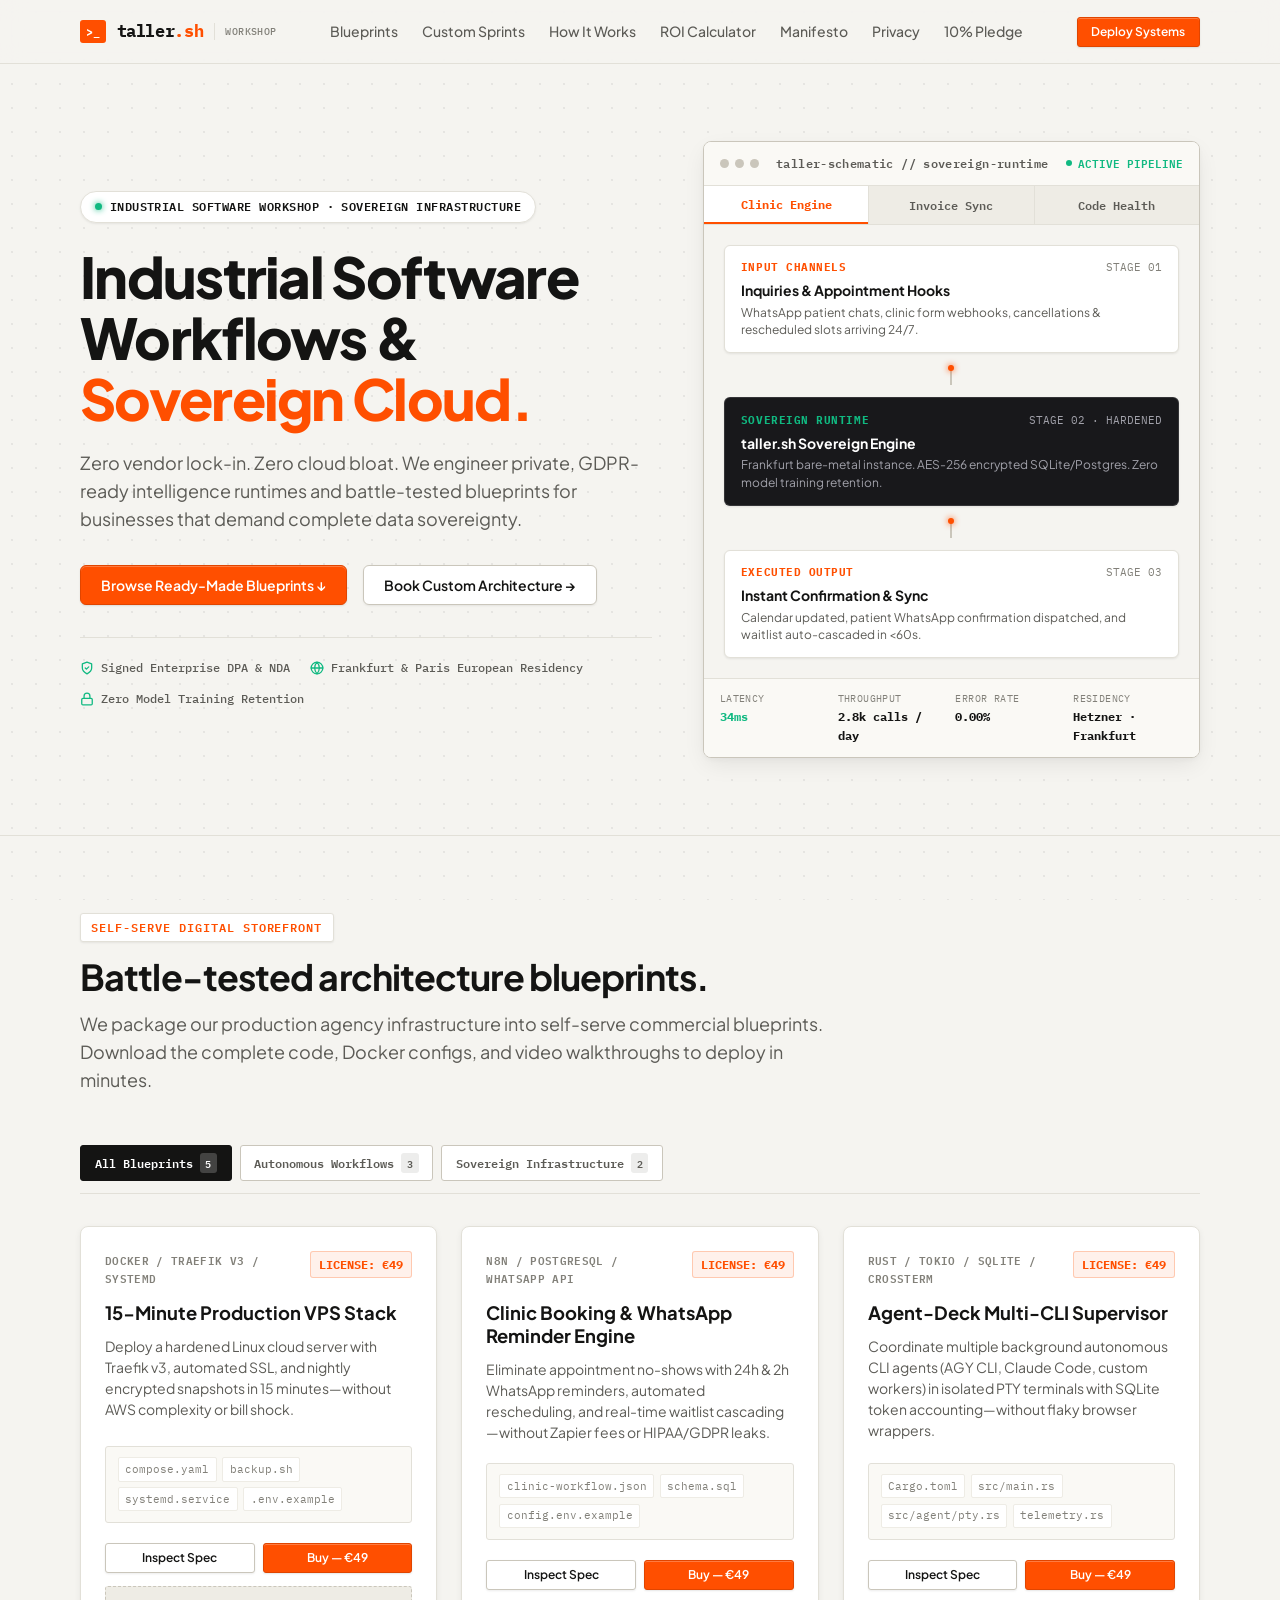
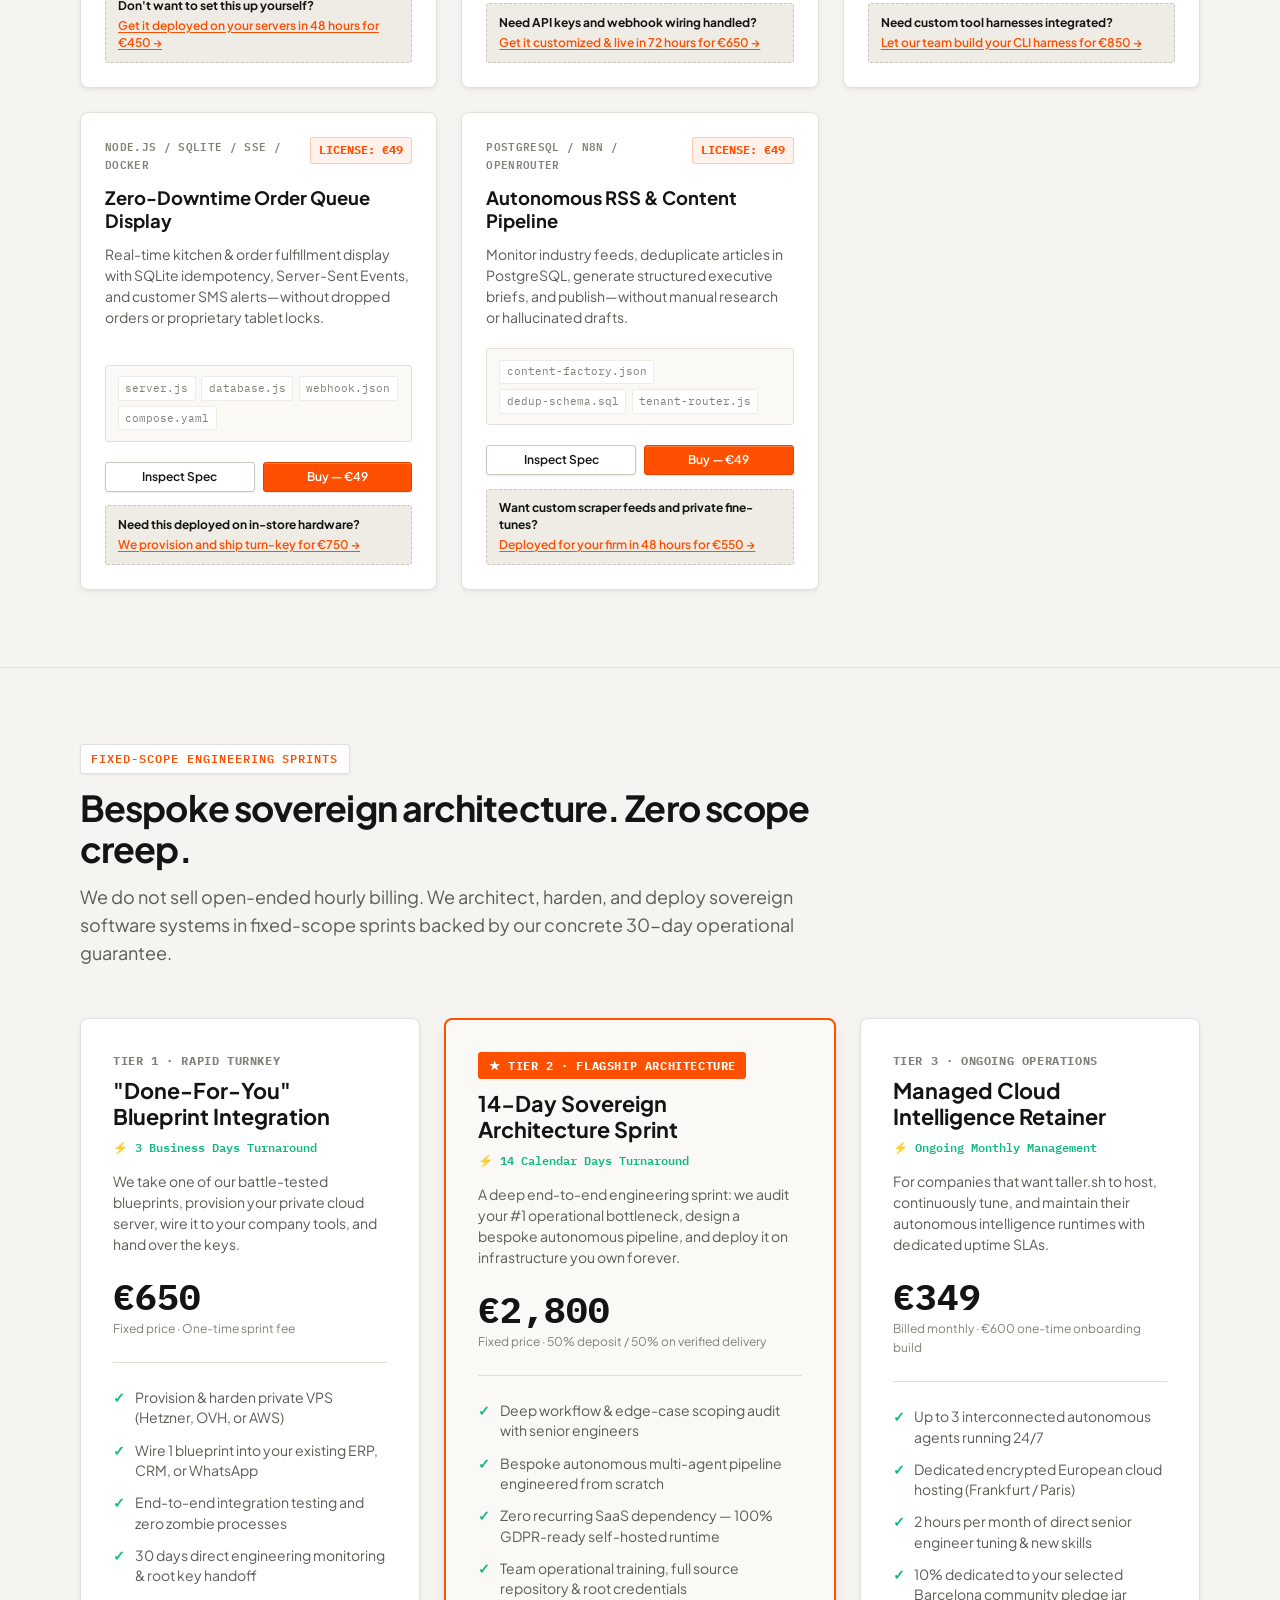
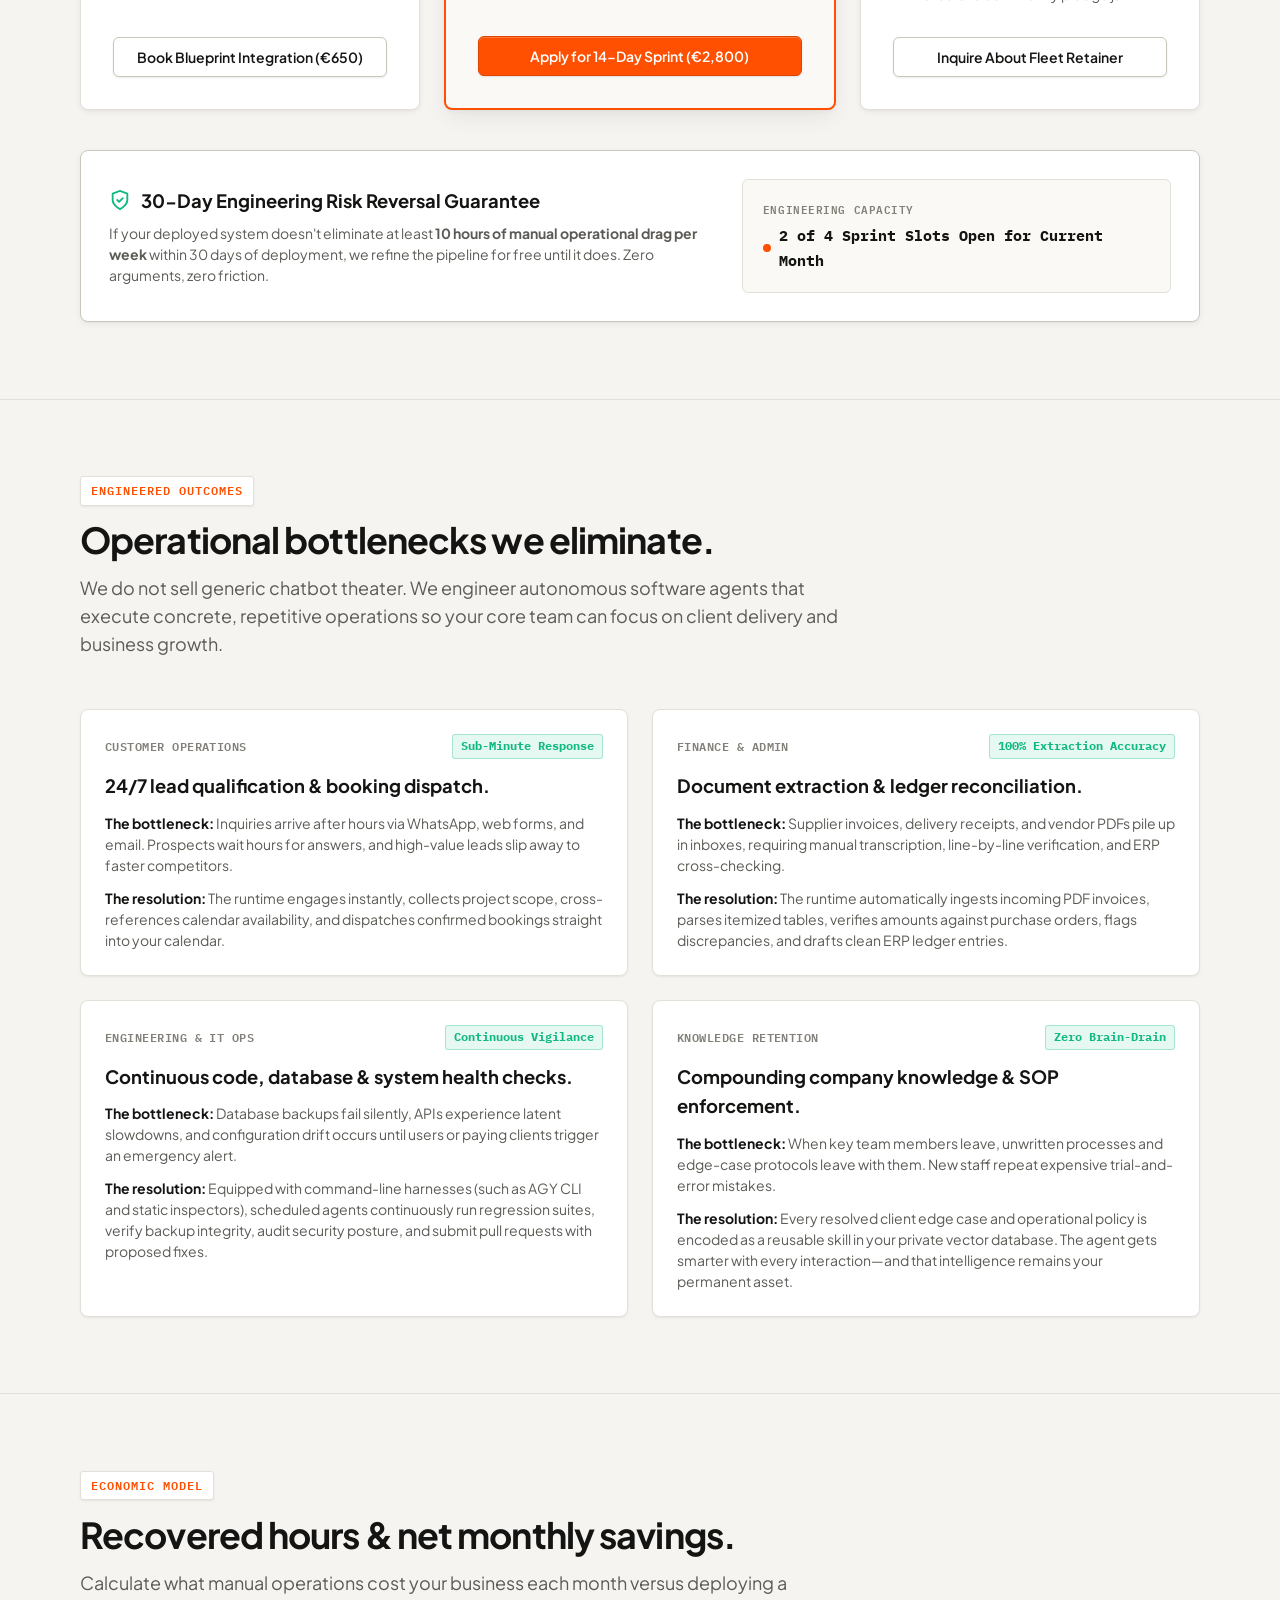
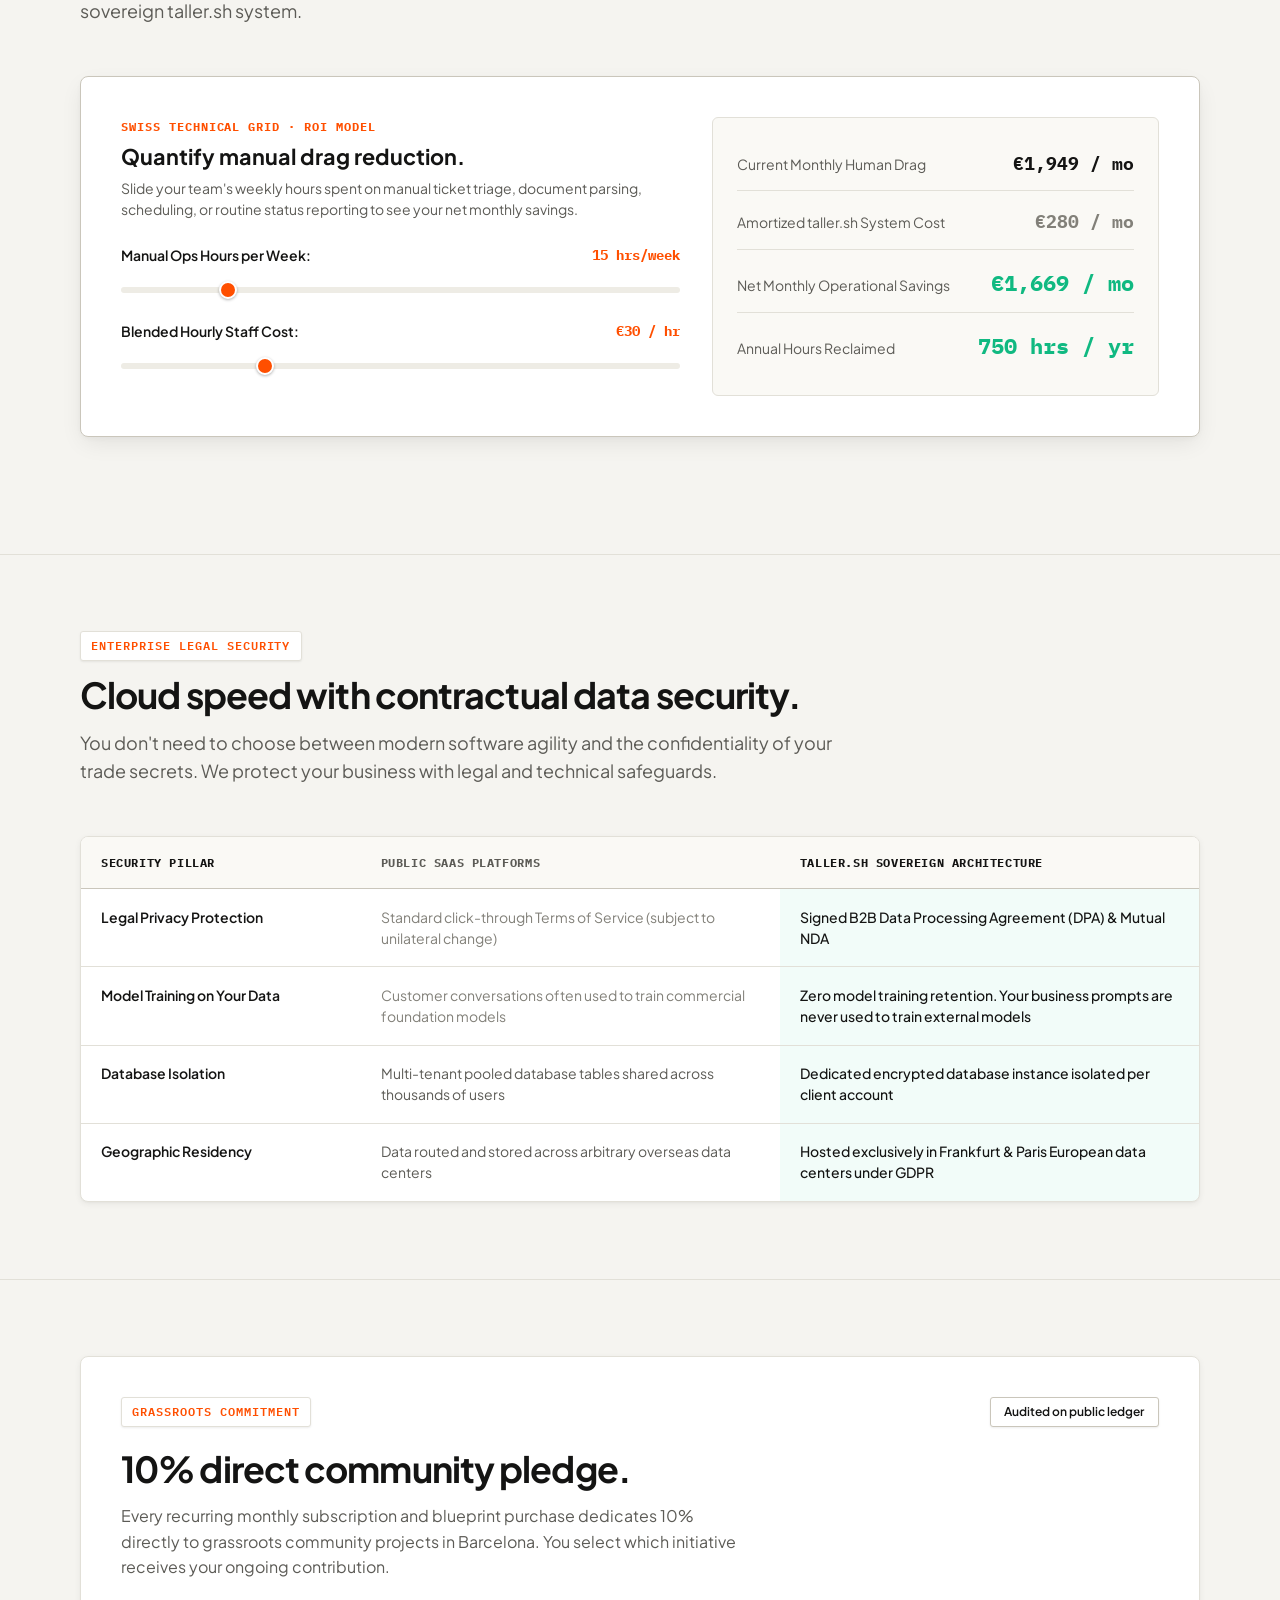
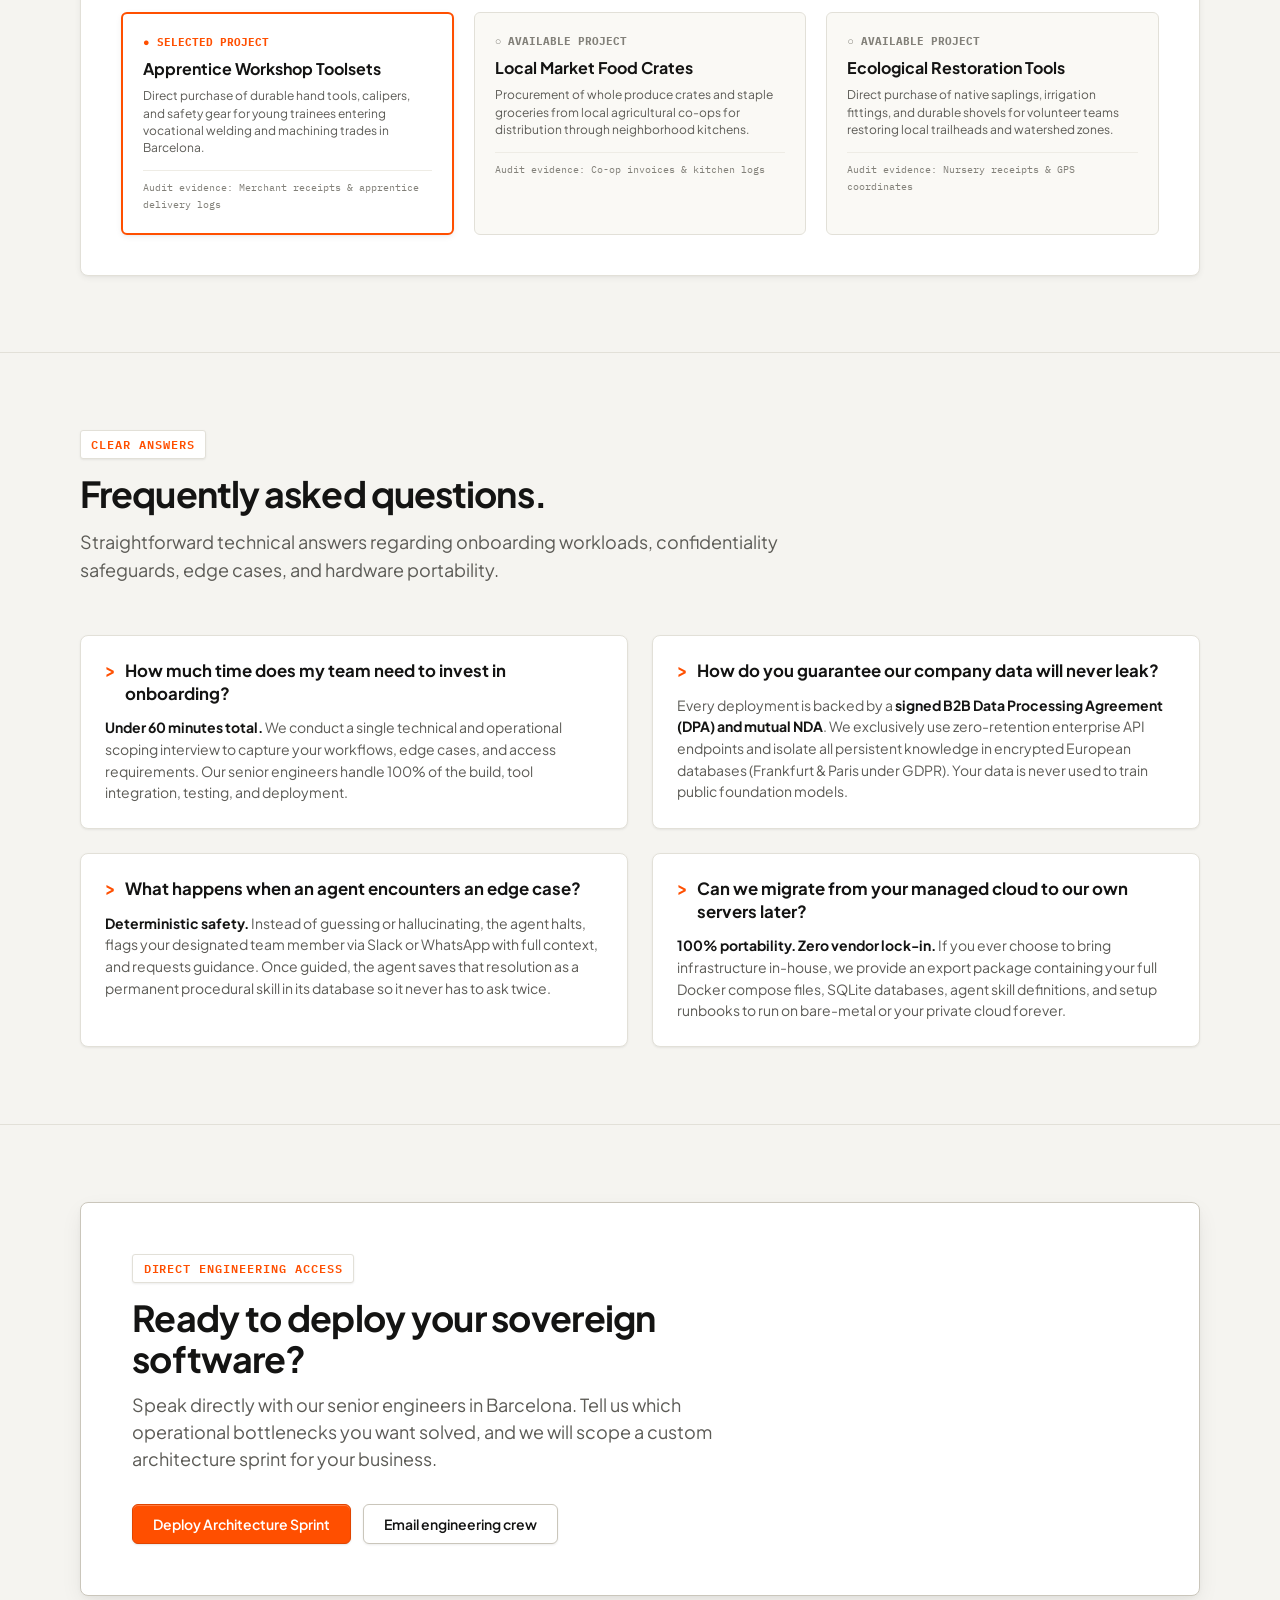
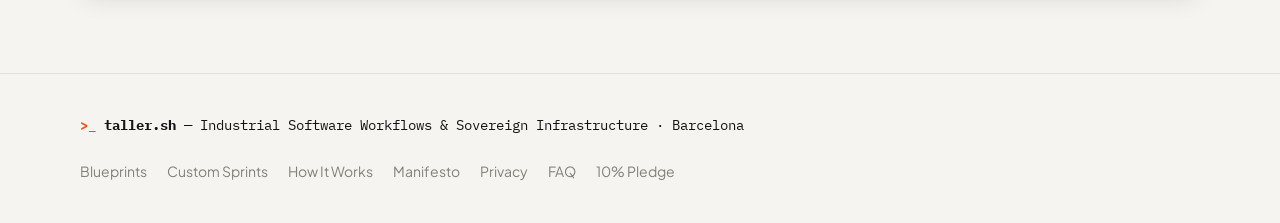
==== commit d029f300: "feat(storefront): restructure taller.sh into Industrial Precision storefront with bifurcated bluepri" ====
--- a/index.html
+++ b/index.html
@@ -3,26 +3,26 @@
 <head>
   <meta charset="UTF-8">
   <meta name="viewport" content="width=device-width, initial-scale=1.0">
-  <title>taller.sh — Autonomous AI Agents &amp; Sovereign Intelligence Studio · Barcelona</title>
-  <meta name="description" content="Custom AI agents and managed business intelligence for operational workflows. Triage customer leads, reconcile invoices, and run system health checks 24/7 in our secure European cloud or on your own servers.">
-  <meta name="keywords" content="autonomous AI agents, custom AI agents, business intelligence studio, managed AI agents, AGY CLI, European cloud AI, GDPR AI agents, Barcelona engineering workshop">
+  <title>taller.sh — Industrial Software Workflows &amp; Sovereign Infrastructure · Barcelona</title>
+  <meta name="description" content="Production autonomous agent runtimes, self-hosted Docker stacks, and battle-tested digital blueprints. Zero cloud bloat, zero vendor lock-in, 100% data sovereignty.">
+  <meta name="keywords" content="autonomous agents, self-hosted infrastructure, Docker compose, n8n workflows, sovereign AI, European cloud, GDPR, Barcelona engineering workshop">
 
   <!-- Open Graph -->
-  <meta property="og:title" content="taller.sh — Autonomous AI Agents &amp; Sovereign Intelligence Studio · Barcelona">
-  <meta property="og:description" content="Bespoke AI agents engineered for your business workflows. Zero generic chatbot theater—handling customer triage, document extraction, and continuous system audits 24/7 in our secure European cloud or on your own servers.">
+  <meta property="og:title" content="taller.sh — Industrial Software Workflows &amp; Sovereign Infrastructure · Barcelona">
+  <meta property="og:description" content="Production autonomous agent runtimes, self-hosted Docker stacks, and battle-tested digital blueprints. Zero vendor lock-in, 100% data sovereignty.">
   <meta property="og:type" content="website">
   <meta property="og:url" content="https://taller.sh">
   <meta name="twitter:card" content="summary_large_image">
 
   <!-- Favicon -->
-  <link rel="icon" type="image/svg+xml" href="data:image/svg+xml,<svg xmlns='http://www.w3.org/2000/svg' viewBox='0 0 100 100'><rect width='100' height='100' rx='20' fill='%23090a0f'/><path d='M24 32L46 50L24 68' stroke='%23ff5722' stroke-width='9' stroke-linecap='round' stroke-linejoin='round'/><path d='M54 68H76' stroke='%23f8fafc' stroke-width='9' stroke-linecap='round'/></svg>">
+  <link rel="icon" type="image/svg+xml" href="data:image/svg+xml,<svg xmlns='http://www.w3.org/2000/svg' viewBox='0 0 100 100'><rect width='100' height='100' rx='20' fill='%23141413'/><path d='M24 32L46 50L24 68' stroke='%23ff4f00' stroke-width='9' stroke-linecap='round' stroke-linejoin='round'/><path d='M54 68H76' stroke='%23f5f4f0' stroke-width='9' stroke-linecap='round'/></svg>">
 
   <!-- Fonts: Plus Jakarta Sans & IBM Plex Mono -->
   <link rel="preconnect" href="https://fonts.googleapis.com">
   <link rel="preconnect" href="https://fonts.gstatic.com" crossorigin>
-  <link href="https://fonts.googleapis.com/css2?family=IBM+Plex+Mono:wght@400;500;600&family=Plus+Jakarta+Sans:wght@400;500;600;700;800&display=swap" rel="stylesheet">
-
-  <link rel="stylesheet" href="style.css?v=16.0">
+  <link href="https://fonts.googleapis.com/css2?family=IBM+Plex+Mono:wght@400;500;600;700&family=Plus+Jakarta+Sans:wght@400;500;600;700;800&display=swap" rel="stylesheet">
+
+  <link rel="stylesheet" href="style.css?v=17.0">
 
   <!-- Structured Data: Organization & SoftwareApplication -->
   <script type="application/ld+json">
@@ -33,7 +33,7 @@
         "@type": "Organization",
         "name": "taller.sh",
         "url": "https://taller.sh",
-        "description": "Software engineering workshop building custom AI agents and managed sovereign business intelligence runtimes in Barcelona.",
+        "description": "Industrial software workshop engineering autonomous intelligence runtimes and sovereign self-hosted infrastructure in Barcelona.",
         "address": {
           "@type": "PostalAddress",
           "addressLocality": "Barcelona",
@@ -46,30 +46,27 @@
       },
       {
         "@type": "SoftwareApplication",
-        "name": "taller.sh Managed Cloud Intelligence",
-        "applicationCategory": "BusinessApplication",
-        "operatingSystem": "Cloud / Linux / Docker",
+        "name": "taller.sh Sovereign Architecture Blueprints",
+        "applicationCategory": "DeveloperApplication",
+        "operatingSystem": "Linux / Docker / Self-Hosted",
         "offers": [
           {
             "@type": "Offer",
-            "name": "Single Agent Rig",
-            "price": "149",
-            "priceCurrency": "EUR",
-            "availability": "https://schema.org/InStock"
+            "name": "Production VPS Stack Blueprint",
+            "price": "49",
+            "priceCurrency": "EUR"
           },
           {
             "@type": "Offer",
-            "name": "Team Operations Runtime",
-            "price": "349",
-            "priceCurrency": "EUR",
-            "availability": "https://schema.org/InStock"
+            "name": "Done-For-You Blueprint Integration Sprint",
+            "price": "650",
+            "priceCurrency": "EUR"
           },
           {
             "@type": "Offer",
-            "name": "Dedicated Intelligence Cluster",
-            "price": "790",
-            "priceCurrency": "EUR",
-            "availability": "https://schema.org/InStock"
+            "name": "14-Day Sovereign Architecture Sprint",
+            "price": "2800",
+            "priceCurrency": "EUR"
           }
         ]
       }
@@ -79,55 +76,57 @@
 </head>
 <body>
 
-  <!-- NAVIGATION -->
+  <!-- STICKY NAVIGATION -->
   <header class="site-nav">
     <div class="container site-nav-inner">
       <a href="/" class="brand" aria-label="taller.sh home">
         <span class="brand-glyph">&gt;_</span>
         <span>taller<span class="brand-dot">.sh</span></span>
+        <span class="brand-sub">Workshop</span>
       </a>
 
       <nav class="nav-menu" aria-label="Primary navigation">
-        <a href="#plans" class="nav-link">Subscriptions</a>
-        <a href="#solutions" class="nav-link">What We Solve</a>
-        <a href="#intelligence" class="nav-link">How It Works</a>
         <a href="#blueprints" class="nav-link">Blueprints</a>
+        <a href="#custom-sprints" class="nav-link">Custom Sprints</a>
+        <a href="#architecture" class="nav-link">How It Works</a>
+        <a href="#roi" class="nav-link">ROI Calculator</a>
+        <a href="/manifesto" class="nav-link">Manifesto</a>
         <a href="#privacy" class="nav-link">Privacy</a>
-        <a href="#faq" class="nav-link">FAQ</a>
         <a href="#pledge" class="nav-link">10% Pledge</a>
       </nav>
 
       <div class="nav-actions">
-        <a href="#plans" class="btn btn-primary btn-sm">Deploy an agent</a>
+        <button type="button" class="btn btn-primary btn-sm" data-order="14-Day Sovereign Architecture Sprint (€2,800)">Deploy Systems</button>
+        <button type="button" class="mobile-menu-btn" id="mobile-menu-toggle" aria-label="Toggle navigation menu" aria-expanded="false">☰ Menu</button>
       </div>
     </div>
   </header>
 
   <main>
 
-    <!-- HERO SECTION -->
+    <!-- HERO SECTION (BIFURCATED SELF-SEGMENTATION) -->
     <section class="hero-section" id="hero">
       <div class="container">
         <div class="hero-grid">
 
-          <!-- Left: Direct Value Statement -->
+          <!-- Left: Hook & Self-Segmentation -->
           <div class="hero-statement">
             <div class="hero-badge-pill">
               <span class="hero-badge-pip"></span>
-              <span>Autonomous AI Agents · European Cloud Studio</span>
+              <span>Industrial Software Workshop · Sovereign Infrastructure</span>
             </div>
 
             <h1 class="hero-title">
-              Private Autonomous Agents for Real Workflows.
+              Industrial Software Workflows &amp; <span class="title-accent">Sovereign Cloud.</span>
             </h1>
 
             <p class="hero-desc">
-              Bespoke artificial intelligence runtimes engineered for your business operations. Zero generic chatbot theater—handling customer triage, document extraction, and continuous system audits 24/7 in our secure European cloud or on your own servers.
+              Zero vendor lock-in. Zero cloud bloat. We engineer private, GDPR-ready intelligence runtimes and battle-tested blueprints for businesses that demand complete data sovereignty.
             </p>
 
             <div class="hero-cta-bar">
-              <a href="#plans" class="btn btn-primary">View cloud subscriptions</a>
-              <button type="button" class="btn btn-secondary" data-order="Direct Intake for Custom Agent Fleet">Deploy an agent</button>
+              <a href="#blueprints" class="btn btn-primary">Browse Ready-Made Blueprints ↓</a>
+              <button type="button" class="btn btn-secondary" data-order="14-Day Sovereign Architecture Sprint (€2,800)">Book Custom Architecture →</button>
             </div>
 
             <div class="hero-reassurance-row">
@@ -144,7 +143,7 @@
                   <path d="M2 12h20"/>
                   <path d="M12 2a15.3 15.3 0 0 1 4 10 15.3 15.3 0 0 1-4 10 15.3 15.3 0 0 1-4-10 15.3 15.3 0 0 1 4-10z"/>
                 </svg>
-                <span>European Cloud Hosting</span>
+                <span>Frankfurt &amp; Paris European Residency</span>
               </div>
               <div class="reassurance-pill">
                 <svg width="14" height="14" viewBox="0 0 24 24" fill="none" stroke="currentColor" stroke-width="2.2" stroke-linecap="round" stroke-linejoin="round" class="pill-icon">
@@ -156,119 +155,97 @@
             </div>
           </div>
 
-          <!-- Right: The Live Sovereignty Console -->
-          <div class="hero-visual-stack">
-            <div class="sovereignty-console" aria-label="Interactive intelligence console">
-              <div class="console-topbar">
-                <div class="console-dots" aria-hidden="true">
-                  <span class="dot-red"></span>
-                  <span class="dot-yellow"></span>
-                  <span class="dot-green"></span>
+          <!-- Right: Interactive 3-Stage Architecture Graph -->
+          <div class="diagram-container" aria-label="Interactive Architecture Schematic">
+            <div class="diagram-header">
+              <div class="diagram-dots" aria-hidden="true">
+                <span class="diagram-dot"></span>
+                <span class="diagram-dot"></span>
+                <span class="diagram-dot"></span>
+              </div>
+              <span class="diagram-title">taller-schematic // sovereign-runtime</span>
+              <div class="diagram-status">
+                <span class="pip"></span>
+                <span>Active Pipeline</span>
+              </div>
+            </div>
+
+            <div class="pipeline-selector" role="tablist">
+              <button type="button" class="pipeline-btn active" data-pipeline="clinic" role="tab">Clinic Engine</button>
+              <button type="button" class="pipeline-btn" data-pipeline="invoice" role="tab">Invoice Sync</button>
+              <button type="button" class="pipeline-btn" data-pipeline="health" role="tab">Code Health</button>
+            </div>
+
+            <div class="diagram-body">
+              <div class="stages-flow">
+                <!-- Stage 1 -->
+                <div class="stage-card">
+                  <div class="stage-header">
+                    <span class="stage-badge" id="diag-input-tag">INPUT CHANNELS</span>
+                    <span class="stage-state">STAGE 01</span>
+                  </div>
+                  <h3 class="stage-title" id="diag-input-title">Inquiries &amp; Appointment Hooks</h3>
+                  <p class="stage-desc" id="diag-input-desc">
+                    WhatsApp patient chats, clinic form webhooks, cancellations &amp; rescheduled slots arriving 24/7.
+                  </p>
                 </div>
-                <span class="console-title">taller-cloud // eu-central-fra // private fleet</span>
-                <div class="console-pulse">
-                  <span class="pulse-pip"></span>
-                  <span>fleet healthy</span>
-                </div>
-              </div>
-
-              <div class="console-nav" role="tablist">
-                <button type="button" class="console-tab-btn active" data-tab="runtime" role="tab">Active Agents</button>
-                <button type="button" class="console-tab-btn" data-tab="spawn" role="tab">Spawn Tree</button>
-                <button type="button" class="console-tab-btn" data-tab="economics" role="tab">Economics</button>
-              </div>
-
-              <div class="console-body">
-                <!-- Panel 1: Services Runtime -->
-                <div class="console-panel active" id="tab-runtime">
-                  <table class="runtime-table">
-                    <thead>
-                      <tr>
-                        <th>AGENT</th>
-                        <th>STATUS</th>
-                        <th>WORKLOAD / TELEMETRY</th>
-                      </tr>
-                    </thead>
-                    <tbody>
-                      <tr>
-                        <td class="runtime-service">triage-dispatch-agent</td>
-                        <td><span class="badge-status">ONLINE</span></td>
-                        <td class="runtime-metric">WhatsApp &amp; CRM pipeline · 2.4k req/d</td>
-                      </tr>
-                      <tr>
-                        <td class="runtime-service">invoice-reconcile-sync</td>
-                        <td><span class="badge-status">ONLINE</span></td>
-                        <td class="runtime-metric">PDF parsing &amp; ERP matching · 0 human backlog</td>
-                      </tr>
-                      <tr>
-                        <td class="runtime-service">code-audit-daemon</td>
-                        <td><span class="badge-status">ACTIVE</span></td>
-                        <td class="runtime-metric">AGY CLI &amp; static scan · hourly health checks</td>
-                      </tr>
-                      <tr>
-                        <td class="runtime-service">privacy-shield-proxy</td>
-                        <td><span class="badge-status">ENCRYPTED</span></td>
-                        <td class="runtime-metric">zero-retention gateway · GDPR verified</td>
-                      </tr>
-                    </tbody>
-                  </table>
-                </div>
-
-                <!-- Panel 2: Spawn Tree -->
-                <div class="console-panel" id="tab-spawn">
-                  <div class="tree-view">
-                    <div class="tree-node root">
-                      <span class="tree-bullet">●</span>
-                      <span class="tree-label"><strong>company-master-runtime</strong> [Parent Intelligence]</span>
-                    </div>
-                    <div class="tree-node child">
-                      <span class="tree-branch">├─</span>
-                      <span class="tree-label">ops-dispatch [sub-agent / WhatsApp &amp; Calendar API]</span>
-                    </div>
-                    <div class="tree-node child">
-                      <span class="tree-branch">├─</span>
-                      <span class="tree-label">document-parser [sub-agent / PDF OCR &amp; ERP Sync]</span>
-                    </div>
-                    <div class="tree-node child">
-                      <span class="tree-branch">└─</span>
-                      <span class="tree-label">code-audit-daemon [scheduled inspector / AGY CLI harness]</span>
-                    </div>
-                  </div>
-                  <div class="tree-footnote">
-                    Sub-agents inherit procedural company context while keeping customer data strictly compartmentalized.
+
+                <!-- Connector 1 -->
+                <div class="flow-connector" aria-hidden="true">
+                  <div class="connector-line">
+                    <span class="connector-pulse"></span>
                   </div>
                 </div>
 
-                <!-- Panel 3: Economics -->
-                <div class="console-panel" id="tab-economics">
-                  <div class="console-summary-grid">
-                    <div class="summary-stat">
-                      <span class="stat-num">€349</span>
-                      <span class="stat-lbl">Pro Fleet Retainer</span>
-                    </div>
-                    <div class="summary-stat">
-                      <span class="stat-num highlight">€1,450+</span>
-                      <span class="stat-lbl">Monthly Hours Reclaimed</span>
-                    </div>
-                    <div class="summary-stat">
-                      <span class="stat-num">100%</span>
-                      <span class="stat-lbl">Data Sovereignty</span>
-                    </div>
+                <!-- Stage 2 (Dark Mode Terminal Card) -->
+                <div class="stage-card runtime-stage">
+                  <div class="stage-header">
+                    <span class="stage-badge" id="diag-runtime-tag">SOVEREIGN RUNTIME</span>
+                    <span class="stage-state">STAGE 02 · HARDENED</span>
+                  </div>
+                  <h3 class="stage-title" id="diag-runtime-title">taller.sh Sovereign Engine</h3>
+                  <p class="stage-desc" id="diag-runtime-desc">
+                    Frankfurt bare-metal instance. AES-256 encrypted SQLite/Postgres. Zero model training retention.
+                  </p>
+                </div>
+
+                <!-- Connector 2 -->
+                <div class="flow-connector" aria-hidden="true">
+                  <div class="connector-line">
+                    <span class="connector-pulse"></span>
                   </div>
                 </div>
-              </div>
-
-              <div class="console-footer">
-                <div class="console-security-badge">
-                  <svg width="14" height="14" viewBox="0 0 24 24" fill="none" stroke="currentColor" stroke-width="2" stroke-linecap="round" stroke-linejoin="round">
-                    <path d="M12 22s8-4 8-10V5l-8-3-8 3v7c0 6 8 10 8 10z"/>
-                  </svg>
-                  <span>European Sovereignty · Hosted in Frankfurt &amp; Paris</span>
+
+                <!-- Stage 3 -->
+                <div class="stage-card">
+                  <div class="stage-header">
+                    <span class="stage-badge" id="diag-output-tag">EXECUTED OUTPUT</span>
+                    <span class="stage-state">STAGE 03</span>
+                  </div>
+                  <h3 class="stage-title" id="diag-output-title">Instant Confirmation &amp; Sync</h3>
+                  <p class="stage-desc" id="diag-output-desc">
+                    Calendar updated, patient WhatsApp confirmation dispatched, and waitlist auto-cascaded in &lt;60s.
+                  </p>
                 </div>
-                <div class="console-cta-group">
-                  <button type="button" class="btn btn-secondary btn-sm" data-order="Schedule Live Intelligence Architecture Walkthrough">Book Demo</button>
-                  <button type="button" class="btn btn-primary btn-sm" data-order="Direct Intake for Custom Agent Fleet">Deploy Agent</button>
-                </div>
+              </div>
+            </div>
+
+            <div class="diagram-telemetry">
+              <div class="telemetry-item">
+                <span class="telemetry-lbl">LATENCY</span>
+                <span class="telemetry-val highlight" id="diag-telemetry-latency">34ms</span>
+              </div>
+              <div class="telemetry-item">
+                <span class="telemetry-lbl">THROUGHPUT</span>
+                <span class="telemetry-val" id="diag-telemetry-throughput">2.8k calls / day</span>
+              </div>
+              <div class="telemetry-item">
+                <span class="telemetry-lbl">ERROR RATE</span>
+                <span class="telemetry-val" id="diag-telemetry-error">0.00%</span>
+              </div>
+              <div class="telemetry-item">
+                <span class="telemetry-lbl">RESIDENCY</span>
+                <span class="telemetry-val" id="diag-telemetry-residency">Hetzner · Frankfurt</span>
               </div>
             </div>
           </div>
@@ -277,213 +254,276 @@
       </div>
     </section>
 
-    <!-- SECTION: WHAT OUR AGENTS ACTUALLY SOLVE -->
-    <section class="section" id="solutions">
+    <!-- SECTION: THE DIGITAL BLUEPRINT CATALOG (FAST CASH / €49) -->
+    <section class="section" id="blueprints">
       <div class="container">
         <div class="section-head">
-          <span class="section-tag-label">Engineered Outcomes</span>
-          <h2 class="section-heading">Operational bottlenecks we eliminate.</h2>
+          <span class="section-tag-label">Self-Serve Digital Storefront</span>
+          <h2 class="section-heading">Battle-tested architecture blueprints.</h2>
           <p class="section-narrative">
-            We do not sell generic chatbots. We build autonomous software agents that execute concrete, repetitive operations so your core team can focus on client delivery and business growth.
+            We package our production agency infrastructure into self-serve commercial blueprints. Download the complete code, Docker configs, and video walkthroughs to deploy in minutes.
           </p>
         </div>
 
-        <div class="solutions-grid">
-          <!-- Solution 1 -->
-          <div class="solution-card">
-            <div class="solution-header">
-              <span class="solution-tag">Customer Operations</span>
-              <span class="solution-outcome-badge">Sub-Minute Response</span>
-            </div>
-            <h3 class="solution-title">24/7 lead qualification &amp; booking dispatch.</h3>
-            <p class="solution-block-text"><strong>The bottleneck:</strong> Inquiries arrive after hours via WhatsApp, web forms, and email. Prospects wait hours for answers, and high-value leads slip away to faster competitors.</p>
-            <p class="solution-block-text" style="margin-top: 0.75rem;"><strong>The resolution:</strong> The agent engages instantly, collects project scope, cross-references calendar availability, and dispatches confirmed bookings straight into your calendar.</p>
-          </div>
-
-          <!-- Solution 2 -->
-          <div class="solution-card">
-            <div class="solution-header">
-              <span class="solution-tag">Finance &amp; Admin</span>
-              <span class="solution-outcome-badge">100% Extraction Accuracy</span>
-            </div>
-            <h3 class="solution-title">Document extraction &amp; ledger reconciliation.</h3>
-            <p class="solution-block-text"><strong>The bottleneck:</strong> Supplier invoices, delivery receipts, and vendor PDFs pile up in inboxes, requiring manual transcription, line-by-line verification, and ERP cross-checking.</p>
-            <p class="solution-block-text" style="margin-top: 0.75rem;"><strong>The resolution:</strong> The agent automatically ingests incoming PDF invoices, parses itemized tables, verifies amounts against purchase orders, flags discrepancies, and drafts clean ERP ledger entries.</p>
-          </div>
-
-          <!-- Solution 3 -->
-          <div class="solution-card">
-            <div class="solution-header">
-              <span class="solution-tag">Engineering &amp; IT Ops</span>
-              <span class="solution-outcome-badge">24/7 Continuous Vigilance</span>
-            </div>
-            <h3 class="solution-title">Scheduled code, database &amp; system health checks.</h3>
-            <p class="solution-block-text"><strong>The bottleneck:</strong> Database backups fail silently, APIs experience latent slowdowns, and configuration drift occurs until users or paying clients trigger an emergency alert.</p>
-            <p class="solution-block-text" style="margin-top: 0.75rem;"><strong>The resolution:</strong> Equipped with command-line harnesses (such as AGY CLI and static inspectors), scheduled agents continuously run regression suites, verify backup integrity, audit security posture, and submit pull requests with proposed fixes.</p>
-          </div>
-
-          <!-- Solution 4 -->
-          <div class="solution-card">
-            <div class="solution-header">
-              <span class="solution-tag">Knowledge Retention</span>
-              <span class="solution-outcome-badge">Zero Brain-Drain</span>
-            </div>
-            <h3 class="solution-title">Compounding company knowledge &amp; SOP enforcement.</h3>
-            <p class="solution-block-text"><strong>The bottleneck:</strong> When key team members leave, unwritten processes and edge-case protocols leave with them. New staff repeat expensive trial-and-error mistakes.</p>
-            <p class="solution-block-text" style="margin-top: 0.75rem;"><strong>The resolution:</strong> Every resolved client edge case and operational policy is encoded as a reusable skill in your private vector database. The agent gets smarter with every interaction—and that intelligence remains your permanent asset.</p>
-          </div>
+        <div class="blueprint-tabs-bar" role="tablist">
+          <button type="button" class="blueprint-tab active" data-filter="all" role="tab" aria-selected="true">
+            <span>All Blueprints</span>
+            <span class="tab-count">5</span>
+          </button>
+          <button type="button" class="blueprint-tab" data-filter="workflows" role="tab" aria-selected="false">
+            <span>Autonomous Workflows</span>
+            <span class="tab-count">3</span>
+          </button>
+          <button type="button" class="blueprint-tab" data-filter="infra" role="tab" aria-selected="false">
+            <span>Sovereign Infrastructure</span>
+            <span class="tab-count">2</span>
+          </button>
+        </div>
+
+        <div class="blueprints-grid" id="blueprint-list">
+
+          <!-- Blueprint 1: VPS Stack -->
+          <article class="blueprint-card" data-category="infra" data-id="bare-metal-vps">
+            <div class="blueprint-header">
+              <span class="blueprint-stack">DOCKER / TRAEFIK V3 / SYSTEMD</span>
+              <span class="blueprint-badge">LICENSE: €49</span>
+            </div>
+            <h3 class="blueprint-title">15-Minute Production VPS Stack</h3>
+            <p class="blueprint-formula">
+              Deploy a hardened Linux cloud server with Traefik v3, automated SSL, and nightly encrypted snapshots in 15 minutes—without AWS complexity or bill shock.
+            </p>
+            <div class="file-tags">
+              <span>compose.yaml</span>
+              <span>backup.sh</span>
+              <span>systemd.service</span>
+              <span>.env.example</span>
+            </div>
+            <div class="blueprint-actions">
+              <div class="blueprint-btn-row">
+                <button type="button" class="btn btn-secondary btn-sm" data-inspect="bare-metal-vps">Inspect Spec</button>
+                <button type="button" class="btn btn-primary btn-sm" data-order="Purchase Blueprint License: 15-Minute Production VPS Stack (€49)">Buy — €49</button>
+              </div>
+            </div>
+            <div class="blueprint-upsell-hook">
+              <strong>Don't want to set this up yourself?</strong>
+              <div class="blueprint-upsell-link" data-order="Turnkey VPS Stack Deployment (€450 / 48h)">Get it deployed on your servers in 48 hours for €450 →</div>
+            </div>
+          </article>
+
+          <!-- Blueprint 2: Clinic Reminder -->
+          <article class="blueprint-card" data-category="workflows" data-id="clinic-booking">
+            <div class="blueprint-header">
+              <span class="blueprint-stack">N8N / POSTGRESQL / WHATSAPP API</span>
+              <span class="blueprint-badge">LICENSE: €49</span>
+            </div>
+            <h3 class="blueprint-title">Clinic Booking &amp; WhatsApp Reminder Engine</h3>
+            <p class="blueprint-formula">
+              Eliminate appointment no-shows with 24h &amp; 2h WhatsApp reminders, automated rescheduling, and real-time waitlist cascading—without Zapier fees or HIPAA/GDPR leaks.
+            </p>
+            <div class="file-tags">
+              <span>clinic-workflow.json</span>
+              <span>schema.sql</span>
+              <span>config.env.example</span>
+            </div>
+            <div class="blueprint-actions">
+              <div class="blueprint-btn-row">
+                <button type="button" class="btn btn-secondary btn-sm" data-inspect="clinic-booking">Inspect Spec</button>
+                <button type="button" class="btn btn-primary btn-sm" data-order="Purchase Blueprint License: Clinic Booking & WhatsApp Reminder Engine (€49)">Buy — €49</button>
+              </div>
+            </div>
+            <div class="blueprint-upsell-hook">
+              <strong>Need API keys and webhook wiring handled?</strong>
+              <div class="blueprint-upsell-link" data-order="Turnkey Clinic Engine Deployment (€650 / 72h)">Get it customized &amp; live in 72 hours for €650 →</div>
+            </div>
+          </article>
+
+          <!-- Blueprint 3: Agent Deck -->
+          <article class="blueprint-card" data-category="workflows" data-id="agent-deck">
+            <div class="blueprint-header">
+              <span class="blueprint-stack">RUST / TOKIO / SQLITE / CROSSTERM</span>
+              <span class="blueprint-badge">LICENSE: €49</span>
+            </div>
+            <h3 class="blueprint-title">Agent-Deck Multi-CLI Supervisor</h3>
+            <p class="blueprint-formula">
+              Coordinate multiple background autonomous CLI agents (AGY CLI, Claude Code, custom workers) in isolated PTY terminals with SQLite token accounting—without flaky browser wrappers.
+            </p>
+            <div class="file-tags">
+              <span>Cargo.toml</span>
+              <span>src/main.rs</span>
+              <span>src/agent/pty.rs</span>
+              <span>telemetry.rs</span>
+            </div>
+            <div class="blueprint-actions">
+              <div class="blueprint-btn-row">
+                <button type="button" class="btn btn-secondary btn-sm" data-inspect="agent-deck">Inspect Spec</button>
+                <button type="button" class="btn btn-primary btn-sm" data-order="Purchase Blueprint License: Agent-Deck Multi-CLI Supervisor (€49)">Buy — €49</button>
+              </div>
+            </div>
+            <div class="blueprint-upsell-hook">
+              <strong>Need custom tool harnesses integrated?</strong>
+              <div class="blueprint-upsell-link" data-order="Custom CLI Agent Harness Integration (€850)">Let our team build your CLI harness for €850 →</div>
+            </div>
+          </article>
+
+          <!-- Blueprint 4: Kitchen Display System -->
+          <article class="blueprint-card" data-category="infra" data-id="koi-kds">
+            <div class="blueprint-header">
+              <span class="blueprint-stack">NODE.JS / SQLITE / SSE / DOCKER</span>
+              <span class="blueprint-badge">LICENSE: €49</span>
+            </div>
+            <h3 class="blueprint-title">Zero-Downtime Order Queue Display</h3>
+            <p class="blueprint-formula">
+              Real-time kitchen &amp; order fulfillment display with SQLite idempotency, Server-Sent Events, and customer SMS alerts—without dropped orders or proprietary tablet locks.
+            </p>
+            <div class="file-tags">
+              <span>server.js</span>
+              <span>database.js</span>
+              <span>webhook.json</span>
+              <span>compose.yaml</span>
+            </div>
+            <div class="blueprint-actions">
+              <div class="blueprint-btn-row">
+                <button type="button" class="btn btn-secondary btn-sm" data-inspect="koi-kds">Inspect Spec</button>
+                <button type="button" class="btn btn-primary btn-sm" data-order="Purchase Blueprint License: Zero-Downtime Order Queue Display (€49)">Buy — €49</button>
+              </div>
+            </div>
+            <div class="blueprint-upsell-hook">
+              <strong>Need this deployed on in-store hardware?</strong>
+              <div class="blueprint-upsell-link" data-order="KDS Hardware & Cloud Turnkey Setup (€750)">We provision and ship turn-key for €750 →</div>
+            </div>
+          </article>
+
+          <!-- Blueprint 5: Autonomous Content Pipeline -->
+          <article class="blueprint-card" data-category="workflows" data-id="content-factory">
+            <div class="blueprint-header">
+              <span class="blueprint-stack">POSTGRESQL / N8N / OPENROUTER</span>
+              <span class="blueprint-badge">LICENSE: €49</span>
+            </div>
+            <h3 class="blueprint-title">Autonomous RSS &amp; Content Pipeline</h3>
+            <p class="blueprint-formula">
+              Monitor industry feeds, deduplicate articles in PostgreSQL, generate structured executive briefs, and publish—without manual research or hallucinated drafts.
+            </p>
+            <div class="file-tags">
+              <span>content-factory.json</span>
+              <span>dedup-schema.sql</span>
+              <span>tenant-router.js</span>
+            </div>
+            <div class="blueprint-actions">
+              <div class="blueprint-btn-row">
+                <button type="button" class="btn btn-secondary btn-sm" data-inspect="content-factory">Inspect Spec</button>
+                <button type="button" class="btn btn-primary btn-sm" data-order="Purchase Blueprint License: Autonomous RSS & Content Pipeline (€49)">Buy — €49</button>
+              </div>
+            </div>
+            <div class="blueprint-upsell-hook">
+              <strong>Want custom scraper feeds and private fine-tunes?</strong>
+              <div class="blueprint-upsell-link" data-order="Custom Content Pipeline Deployment (€550 / 48h)">Deployed for your firm in 48 hours for €550 →</div>
+            </div>
+          </article>
+
         </div>
       </div>
     </section>
 
-    <!-- SECTION 1: MONTHLY SUBSCRIPTIONS & PLANS -->
-    <section class="section" id="plans">
+    <!-- SECTION: PRODUCTIZED CUSTOM B2B OFFERS (HIGH-TICKET SPRINTS) -->
+    <section class="section" id="custom-sprints">
       <div class="container">
         <div class="section-head">
-          <span class="section-tag-label">Predictable Retainers</span>
-          <h2 class="section-heading">Predictable monthly intelligence.</h2>
+          <span class="section-tag-label">Fixed-Scope Engineering Sprints</span>
+          <h2 class="section-heading">Bespoke sovereign architecture. Zero scope creep.</h2>
           <p class="section-narrative">
-            No need to maintain complex server hardware yourself. We host, monitor, update, and tune your custom AI agents in dedicated European cloud environments with signed enterprise privacy contracts.
+            We do not sell open-ended hourly billing. We architect, harden, and deploy sovereign software systems in fixed-scope sprints backed by our concrete 30-day operational guarantee.
           </p>
         </div>
 
-        <!-- ROI TIME RECOVERY CALCULATOR (Sales Enablement) -->
-        <div class="roi-calculator-wrap">
-          <div>
-            <div class="roi-header-badge">ROI CALCULATOR</div>
-            <h3 class="roi-calc-title">Recovered hours &amp; net monthly savings.</h3>
-            <p class="roi-calc-desc">
-              Slide your team's weekly hours spent on manual ticket triage, document parsing, scheduling, or routine status reporting to see your net monthly savings.
-            </p>
-
-            <div class="roi-slider-group">
-              <div class="roi-slider-header">
-                <span class="roi-slider-label">Manual Ops Hours per Week:</span>
-                <span class="roi-slider-val" id="roi-hours-val">15 hrs/week</span>
-              </div>
-              <input type="range" class="roi-range-input" id="roi-hours-slider" min="5" max="60" value="15" step="1">
-            </div>
-
-            <div class="roi-slider-group" style="margin-top: 1.25rem;">
-              <div class="roi-slider-header">
-                <span class="roi-slider-label">Blended Hourly Staff Cost:</span>
-                <span class="roi-slider-val" id="roi-rate-val">€30 / hr</span>
-              </div>
-              <input type="range" class="roi-range-input" id="roi-rate-slider" min="15" max="75" value="30" step="5">
-            </div>
-          </div>
-
-          <div class="roi-results-box">
-            <div class="roi-stat-row">
-              <span class="roi-stat-lbl">Current Monthly Human Drag</span>
-              <span class="roi-stat-num" id="roi-current-drag">€1,800 / mo</span>
-            </div>
-            <div class="roi-stat-row">
-              <span class="roi-stat-lbl">taller.sh Pro Fleet Retainer</span>
-              <span class="roi-stat-num" style="color: var(--text-muted);">€349 / mo</span>
-            </div>
-            <div class="roi-stat-row">
-              <span class="roi-stat-lbl">Net Monthly Operational Savings</span>
-              <span class="roi-stat-num highlight" id="roi-net-savings">€1,451 / mo</span>
-            </div>
-            <div class="roi-stat-row">
-              <span class="roi-stat-lbl">Annual Hours Reclaimed</span>
-              <span class="roi-stat-num highlight" id="roi-hours-reclaimed">720 hrs / yr</span>
-            </div>
-          </div>
-        </div>
-
-        <div class="services-layout">
-          <!-- Tier 1 -->
-          <div class="service-card">
-            <span class="service-badge">Starter Cloud</span>
-            <h3 class="service-title">Single Agent Rig</h3>
-            <p class="service-desc">
-              Power one critical daily operational channel: 24/7 WhatsApp customer recovery, order triage, or direct appointment dispatch.
-            </p>
-
-            <div class="service-pricing">
-              <div class="price-row">
-                <span class="price-current">€149</span>
-              </div>
-              <div class="price-term">Billed monthly · €300 one-time onboarding build</div>
-            </div>
-
-            <ul class="deliverables-list">
-              <li>1 dedicated private autonomous agent instance (tailored to your workflow)</li>
-              <li>Fully managed secure European cloud hosting</li>
-              <li>Signed B2B Data Privacy Agreement &amp; NDA</li>
-              <li>WhatsApp or Webhook integration</li>
-              <li>Daily automated backups &amp; uptime monitoring</li>
-              <li><strong>€15/month</strong> dedicated to your community impact jar</li>
+        <div class="sprints-grid">
+
+          <!-- Sprint 1 -->
+          <div class="sprint-card">
+            <span class="sprint-badge">Tier 1 · Rapid Turnkey</span>
+            <h3 class="sprint-title">"Done-For-You" Blueprint Integration</h3>
+            <div class="sprint-turnaround">⚡ 3 Business Days Turnaround</div>
+            <p class="sprint-desc">
+              We take one of our battle-tested blueprints, provision your private cloud server, wire it to your company tools, and hand over the keys.
+            </p>
+
+            <div class="sprint-pricing">
+              <div class="sprint-price-row">
+                <span class="sprint-price">€650</span>
+              </div>
+              <div class="sprint-term">Fixed price · One-time sprint fee</div>
+            </div>
+
+            <ul class="sprint-deliverables-list">
+              <li>Provision &amp; harden private VPS (Hetzner, OVH, or AWS)</li>
+              <li>Wire 1 blueprint into your existing ERP, CRM, or WhatsApp</li>
+              <li>End-to-end integration testing and zero zombie processes</li>
+              <li>30 days direct engineering monitoring &amp; root key handoff</li>
             </ul>
 
-            <button type="button" class="btn btn-secondary btn-block" data-order="Starter Cloud Plan (€149/mo)">
-              Subscribe to Starter Cloud
+            <button type="button" class="btn btn-secondary btn-block" data-order="Done-For-You Blueprint Integration Sprint (€650 / 3-day turnaround)">
+              Book Blueprint Integration (€650)
             </button>
           </div>
 
-          <!-- Tier 2: Featured -->
-          <div class="service-card featured">
-            <span class="service-badge-popular">Pro Cloud · Most Popular</span>
-            <h3 class="service-title">Operational Fleet</h3>
-            <p class="service-desc">
-              Your company's central intelligence layer: interconnected agents that communicate with each other, execute multi-step workflows, and learn your procedures.
-            </p>
-
-            <div class="service-pricing">
-              <div class="price-row">
-                <span class="price-current">€349</span>
-              </div>
-              <div class="price-term">Billed monthly · €600 one-time onboarding build</div>
-            </div>
-
-            <ul class="deliverables-list">
-              <li>Up to 3 interconnected AI agents (Support, Ops, Dispatch)</li>
-              <li>Capability to spawn new specialized task intelligences</li>
-              <li>Dedicated vector knowledge base trained on your company data</li>
-              <li>Zero model training retention on your internal records</li>
-              <li>2 hours per month of direct senior engineer tuning</li>
-              <li>Free access to all commercial architecture blueprints</li>
-              <li><strong>€35/month</strong> dedicated to your community impact jar</li>
+          <!-- Sprint 2: Featured -->
+          <div class="sprint-card featured">
+            <span class="sprint-badge-popular">★ Tier 2 · Flagship Architecture</span>
+            <h3 class="sprint-title">14-Day Sovereign Architecture Sprint</h3>
+            <div class="sprint-turnaround">⚡ 14 Calendar Days Turnaround</div>
+            <p class="sprint-desc">
+              A deep end-to-end engineering sprint: we audit your #1 operational bottleneck, design a bespoke autonomous pipeline, and deploy it on infrastructure you own forever.
+            </p>
+
+            <div class="sprint-pricing">
+              <div class="sprint-price-row">
+                <span class="sprint-price">€2,800</span>
+              </div>
+              <div class="sprint-term">Fixed price · 50% deposit / 50% on verified delivery</div>
+            </div>
+
+            <ul class="sprint-deliverables-list">
+              <li>Deep workflow &amp; edge-case scoping audit with senior engineers</li>
+              <li>Bespoke autonomous multi-agent pipeline engineered from scratch</li>
+              <li>Zero recurring SaaS dependency — 100% GDPR-ready self-hosted runtime</li>
+              <li>Team operational training, full source repository &amp; root credentials</li>
             </ul>
 
-            <button type="button" class="btn btn-primary btn-block" data-order="Pro Cloud Fleet Plan (€349/mo)">
-              Subscribe to Pro Fleet
+            <button type="button" class="btn btn-primary btn-block" data-order="14-Day Sovereign Architecture Sprint (€2,800 / 14-day turnaround)">
+              Apply for 14-Day Sprint (€2,800)
             </button>
           </div>
 
-          <!-- Tier 3 -->
-          <div class="service-card">
-            <span class="service-badge">Enterprise &amp; Dedicated</span>
-            <h3 class="service-title">Dedicated Sovereign Cluster</h3>
-            <p class="service-desc">
-              For teams requiring isolated bare-metal servers, on-premise hardware deployments, or high-volume custom LLM processing.
-            </p>
-
-            <div class="service-pricing">
-              <div class="price-row">
-                <span class="price-current">€790</span>
-              </div>
-              <div class="price-term">Billed monthly · Custom architecture setup</div>
-            </div>
-
-            <ul class="deliverables-list">
-              <li>Unlimited agent instances &amp; custom LLM routing</li>
-              <li>Choice of dedicated private cloud or client-owned hardware</li>
-              <li>Full source code, schema, and root key handoff</li>
-              <li>Custom enterprise SLAs &amp; 24/7 incident response</li>
-              <li>Ongoing bespoke workflow development &amp; systems evolution</li>
-              <li><strong>€79/month</strong> dedicated to your community impact jar</li>
+          <!-- Sprint 3: Retainer -->
+          <div class="sprint-card">
+            <span class="sprint-badge">Tier 3 · Ongoing Operations</span>
+            <h3 class="sprint-title">Managed Cloud Intelligence Retainer</h3>
+            <div class="sprint-turnaround">⚡ Ongoing Monthly Management</div>
+            <p class="sprint-desc">
+              For companies that want taller.sh to host, continuously tune, and maintain their autonomous intelligence runtimes with dedicated uptime SLAs.
+            </p>
+
+            <div class="sprint-pricing">
+              <div class="sprint-price-row">
+                <span class="sprint-price">€349</span>
+              </div>
+              <div class="sprint-term">Billed monthly · €600 one-time onboarding build</div>
+            </div>
+
+            <ul class="sprint-deliverables-list">
+              <li>Up to 3 interconnected autonomous agents running 24/7</li>
+              <li>Dedicated encrypted European cloud hosting (Frankfurt / Paris)</li>
+              <li>2 hours per month of direct senior engineer tuning &amp; new skills</li>
+              <li>10% dedicated to your selected Barcelona community pledge jar</li>
             </ul>
 
-            <button type="button" class="btn btn-secondary btn-block" data-order="Dedicated Sovereign Cluster (€790/mo)">
-              Inquire about Dedicated Cluster
+            <button type="button" class="btn btn-secondary btn-block" data-order="Managed Cloud Intelligence Retainer (€349/mo)">
+              Inquire About Fleet Retainer
             </button>
           </div>
-        </div>
-
-        <!-- OFFER GUARANTEE & COHORT CAPACITY (CRO Framework) -->
+
+        </div>
+
+        <!-- RISK REVERSAL & CAPACITY -->
         <div class="offer-guarantee-wrap">
           <div>
             <div class="guarantee-content-title">
@@ -493,201 +533,150 @@
                   <path d="M9 12l2 2 4-4"/>
                 </svg>
               </span>
-              <span>30-Day Operational Risk Reversal Guarantee</span>
+              <span>30-Day Engineering Risk Reversal Guarantee</span>
             </div>
             <p class="guarantee-content-desc">
-              If your custom agent is not handling live operational workflows within 14 days, or does not measurably eliminate at least <strong>15 hours of manual work</strong> in your first 30 days, we refund <strong>100% of your onboarding fee and monthly subscription</strong>. Zero arguments, zero friction.
+              If your deployed system doesn't eliminate at least <strong>10 hours of manual operational drag per week</strong> within 30 days of deployment, we refine the pipeline for free until it does. Zero arguments, zero friction.
             </p>
           </div>
 
           <div class="cohort-capacity-badge">
-            <span class="cohort-label">Q4 Engineering Capacity</span>
+            <span class="cohort-label">Engineering Capacity</span>
             <div class="cohort-status">
               <span class="pulse-pip"></span>
-              <span>2 of 4 slots open for November</span>
-            </div>
-          </div>
-        </div>
+              <span>2 of 4 Sprint Slots Open for Current Month</span>
+            </div>
+          </div>
+        </div>
+
       </div>
     </section>
 
-    <!-- SECTION 2: HOW SPAWNING INTELLIGENCE WORKS -->
-    <section class="section" id="intelligence">
+    <!-- SECTION: OPERATIONAL BOTTLENECKS WE ELIMINATE -->
+    <section class="section" id="architecture">
       <div class="container">
         <div class="section-head">
-          <span class="section-tag-label">Modular Architecture</span>
-          <h2 class="section-heading">Spawning specialized intelligences.</h2>
+          <span class="section-tag-label">Engineered Outcomes</span>
+          <h2 class="section-heading">Operational bottlenecks we eliminate.</h2>
           <p class="section-narrative">
-            Standard SaaS platforms force your business into rigid, cookie-cutter templates. With taller.sh, you gain a foundational intelligence engine tailored exclusively to your operations.
+            We do not sell generic chatbot theater. We engineer autonomous software agents that execute concrete, repetitive operations so your core team can focus on client delivery and business growth.
           </p>
         </div>
 
-        <div class="studio-layout">
-          <div class="studio-narrative">
-            <p>
-              As your company expands, you can spawn specialized sub-agents with dedicated permissions: an agent that verifies supplier invoices, an agent that schedules clinic consultations, or an agent that drafts inventory reorders.
-            </p>
-            <p>
-              Each sub-agent inherits your company's operational context, protocols, and vocabulary, while maintaining strict isolation so sensitive data stays compartmentalized.
-            </p>
-            <div style="margin-top: 2rem;">
-              <a href="#plans" class="btn btn-primary btn-sm">Explore subscription tiers</a>
-            </div>
-          </div>
-
-          <div class="studio-visual">
-            <div class="principles-list">
-              <div class="principle-item">
-                <div class="principle-num-badge">01</div>
-                <div>
-                  <h4 class="principle-name">Master Procedural Memory</h4>
-                  <p class="principle-desc">Your core business knowledge (pricing rules, FAQs, SOPs, vendor catalogs) is embedded into private vector databases with semantic retrieval.</p>
-                </div>
-              </div>
-              <div class="principle-item">
-                <div class="principle-num-badge">02</div>
-                <div>
-                  <h4 class="principle-name">Autonomous Task Delegation</h4>
-                  <p class="principle-desc">Parent agents analyze incoming requests and delegate sub-tasks to specialized worker agents, executing complex multi-step pipelines without human bottlenecks.</p>
-                </div>
-              </div>
-              <div class="principle-item">
-                <div class="principle-num-badge">03</div>
-                <div>
-                  <h4 class="principle-name">Continuous Skill Accumulation</h4>
-                  <p class="principle-desc">Every time an engineer or staff member guides an agent through an edge case, that solution becomes a persistent skill saved to your private database.</p>
-                </div>
-              </div>
-            </div>
+        <div class="solutions-grid">
+          <!-- Solution 1 -->
+          <div class="solution-card">
+            <div class="solution-header">
+              <span class="solution-tag">Customer Operations</span>
+              <span class="solution-outcome-badge">Sub-Minute Response</span>
+            </div>
+            <h3 class="solution-title">24/7 lead qualification &amp; booking dispatch.</h3>
+            <p class="solution-block-text"><strong>The bottleneck:</strong> Inquiries arrive after hours via WhatsApp, web forms, and email. Prospects wait hours for answers, and high-value leads slip away to faster competitors.</p>
+            <p class="solution-block-text" style="margin-top: 0.75rem;"><strong>The resolution:</strong> The runtime engages instantly, collects project scope, cross-references calendar availability, and dispatches confirmed bookings straight into your calendar.</p>
+          </div>
+
+          <!-- Solution 2 -->
+          <div class="solution-card">
+            <div class="solution-header">
+              <span class="solution-tag">Finance &amp; Admin</span>
+              <span class="solution-outcome-badge">100% Extraction Accuracy</span>
+            </div>
+            <h3 class="solution-title">Document extraction &amp; ledger reconciliation.</h3>
+            <p class="solution-block-text"><strong>The bottleneck:</strong> Supplier invoices, delivery receipts, and vendor PDFs pile up in inboxes, requiring manual transcription, line-by-line verification, and ERP cross-checking.</p>
+            <p class="solution-block-text" style="margin-top: 0.75rem;"><strong>The resolution:</strong> The runtime automatically ingests incoming PDF invoices, parses itemized tables, verifies amounts against purchase orders, flags discrepancies, and drafts clean ERP ledger entries.</p>
+          </div>
+
+          <!-- Solution 3 -->
+          <div class="solution-card">
+            <div class="solution-header">
+              <span class="solution-tag">Engineering &amp; IT Ops</span>
+              <span class="solution-outcome-badge">Continuous Vigilance</span>
+            </div>
+            <h3 class="solution-title">Continuous code, database &amp; system health checks.</h3>
+            <p class="solution-block-text"><strong>The bottleneck:</strong> Database backups fail silently, APIs experience latent slowdowns, and configuration drift occurs until users or paying clients trigger an emergency alert.</p>
+            <p class="solution-block-text" style="margin-top: 0.75rem;"><strong>The resolution:</strong> Equipped with command-line harnesses (such as AGY CLI and static inspectors), scheduled agents continuously run regression suites, verify backup integrity, audit security posture, and submit pull requests with proposed fixes.</p>
+          </div>
+
+          <!-- Solution 4 -->
+          <div class="solution-card">
+            <div class="solution-header">
+              <span class="solution-tag">Knowledge Retention</span>
+              <span class="solution-outcome-badge">Zero Brain-Drain</span>
+            </div>
+            <h3 class="solution-title">Compounding company knowledge &amp; SOP enforcement.</h3>
+            <p class="solution-block-text"><strong>The bottleneck:</strong> When key team members leave, unwritten processes and edge-case protocols leave with them. New staff repeat expensive trial-and-error mistakes.</p>
+            <p class="solution-block-text" style="margin-top: 0.75rem;"><strong>The resolution:</strong> Every resolved client edge case and operational policy is encoded as a reusable skill in your private vector database. The agent gets smarter with every interaction—and that intelligence remains your permanent asset.</p>
           </div>
         </div>
       </div>
     </section>
 
-    <!-- SECTION 3: COMMERCIAL ARCHITECTURE BLUEPRINTS (MONETIZED) -->
-    <section class="section" id="blueprints">
+    <!-- SECTION: ROI TIME RECOVERY CALCULATOR (SALES ENABLEMENT) -->
+    <section class="section" id="roi">
       <div class="container">
         <div class="section-head">
-          <span class="section-tag-label">Commercial Specs</span>
-          <h2 class="section-heading">Production architecture blueprints.</h2>
+          <span class="section-tag-label">Economic Model</span>
+          <h2 class="section-heading">Recovered hours &amp; net monthly savings.</h2>
           <p class="section-narrative">
-            We package our battle-tested agency architectures into complete commercial blueprints. Purchase an architecture license to deploy on your own servers, or have our engineering team deploy and manage it for you.
+            Calculate what manual operations cost your business each month versus deploying a sovereign taller.sh system.
           </p>
         </div>
 
-        <div class="blueprint-tabs-bar" role="tablist">
-          <button type="button" class="blueprint-tab active" data-filter="all" role="tab" aria-selected="true">
-            <span>All Blueprints</span>
-            <span class="tab-count">4</span>
-          </button>
-          <button type="button" class="blueprint-tab" data-filter="ai" role="tab" aria-selected="false">
-            <span>AI Agents &amp; Workflows</span>
-            <span class="tab-count">2</span>
-          </button>
-          <button type="button" class="blueprint-tab" data-filter="ops" role="tab" aria-selected="false">
-            <span>Operations &amp; Cloud</span>
-            <span class="tab-count">2</span>
-          </button>
-        </div>
-
-        <div class="blueprints-grid" id="blueprint-list">
-          <!-- Blueprint 1 -->
-          <article class="blueprint-card" data-category="ai" data-id="agent-deck">
-            <div class="blueprint-header">
-              <span class="blueprint-stack">Rust / CLI Harness / SQLite</span>
-              <span class="blueprint-badge">LICENSE: €49</span>
-            </div>
-            <h3 class="blueprint-title">Agent-Deck &amp; Multi-CLI Supervisor</h3>
-            <p class="blueprint-body">
-              Production supervisor built in Rust to coordinate autonomous CLI agents (AGY CLI, Claude Code, custom background workers) in isolated PTY shells while recording token burn into a local SQLite database.
-            </p>
-            <div class="file-tags">
-              <span>Cargo.toml</span>
-              <span>src/main.rs</span>
-              <span>src/agent/pty.rs</span>
-              <span>src/telemetry.rs</span>
-            </div>
-            <div class="blueprint-actions">
-              <button type="button" class="btn btn-secondary btn-sm" data-inspect="agent-deck">Inspect Blueprint Spec</button>
-              <button type="button" class="btn btn-primary btn-sm" data-order="Purchase Blueprint: Agent-Deck (€49 License)">Buy License — €49</button>
-            </div>
-          </article>
-
-          <!-- Blueprint 2 -->
-          <article class="blueprint-card" data-category="ops" data-id="koi-kds">
-            <div class="blueprint-header">
-              <span class="blueprint-stack">Node.js / SQLite / SSE</span>
-              <span class="blueprint-badge">LICENSE: €49</span>
-            </div>
-            <h3 class="blueprint-title">Kitchen &amp; Order Queue Display</h3>
-            <p class="blueprint-body">
-              Engineered for counters and fulfillment desks that cannot afford dropped tickets. Catches POS webhooks with SQLite idempotency, streams cards live via SSE, and texts pickup alerts.
-            </p>
-            <div class="file-tags">
-              <span>server.js</span>
-              <span>database.js</span>
-              <span>webhook.json</span>
-              <span>compose.yaml</span>
-            </div>
-            <div class="blueprint-actions">
-              <button type="button" class="btn btn-secondary btn-sm" data-inspect="koi-kds">Inspect Blueprint Spec</button>
-              <button type="button" class="btn btn-primary btn-sm" data-order="Purchase Blueprint: Order Queue Display (€49 License)">Buy License — €49</button>
-            </div>
-          </article>
-
-          <!-- Blueprint 3 -->
-          <article class="blueprint-card" data-category="ai" data-id="content-factory">
-            <div class="blueprint-header">
-              <span class="blueprint-stack">PostgreSQL / n8n / OpenRouter</span>
-              <span class="blueprint-badge">LICENSE: €49</span>
-            </div>
-            <h3 class="blueprint-title">Autonomous Content Pipeline</h3>
-            <p class="blueprint-body">
-              Production n8n pipeline that monitors industry RSS feeds, deduplicates incoming links in PostgreSQL, triggers structured language models for summary generation, and publishes drafts automatically.
-            </p>
-            <div class="file-tags">
-              <span>content-blueprint.json</span>
-              <span>dedup-schema.sql</span>
-              <span>tenant-router.js</span>
-            </div>
-            <div class="blueprint-actions">
-              <button type="button" class="btn btn-secondary btn-sm" data-inspect="content-factory">Inspect Blueprint Spec</button>
-              <button type="button" class="btn btn-primary btn-sm" data-order="Purchase Blueprint: Content Pipeline (€49 License)">Buy License — €49</button>
-            </div>
-          </article>
-
-          <!-- Blueprint 4 -->
-          <article class="blueprint-card" data-category="ops" data-id="vps-stack">
-            <div class="blueprint-header">
-              <span class="blueprint-stack">Docker / Traefik / Systemd</span>
-              <span class="blueprint-badge">LICENSE: €49</span>
-            </div>
-            <h3 class="blueprint-title">Hardened Linux Cloud Engine</h3>
-            <p class="blueprint-body">
-              Production daily-driver €6/mo Linux stack: Traefik v3 reverse proxy with automated Let's Encrypt TLS, isolated Docker networks, strict HSTS headers, and zero-downtime automated snapshot backups.
-            </p>
-            <div class="file-tags">
-              <span>compose.yaml</span>
-              <span>backup.sh</span>
-              <span>systemd.service</span>
-            </div>
-            <div class="blueprint-actions">
-              <button type="button" class="btn btn-secondary btn-sm" data-inspect="vps-stack">Inspect Blueprint Spec</button>
-              <button type="button" class="btn btn-primary btn-sm" data-order="Purchase Blueprint: Cloud Engine (€49 License)">Buy License — €49</button>
-            </div>
-          </article>
+        <div class="roi-calculator-wrap">
+          <div>
+            <div class="roi-header-badge">SWISS TECHNICAL GRID · ROI MODEL</div>
+            <h3 class="roi-calc-title">Quantify manual drag reduction.</h3>
+            <p class="roi-calc-desc">
+              Slide your team's weekly hours spent on manual ticket triage, document parsing, scheduling, or routine status reporting to see your net monthly savings.
+            </p>
+
+            <div class="roi-slider-group">
+              <div class="roi-slider-header">
+                <span class="roi-slider-label">Manual Ops Hours per Week:</span>
+                <span class="roi-slider-val" id="roi-hours-val">15 hrs/week</span>
+              </div>
+              <input type="range" class="roi-range-input" id="roi-hours-slider" min="5" max="60" value="15" step="1">
+            </div>
+
+            <div class="roi-slider-group" style="margin-top: 1.25rem;">
+              <div class="roi-slider-header">
+                <span class="roi-slider-label">Blended Hourly Staff Cost:</span>
+                <span class="roi-slider-val" id="roi-rate-val">€30 / hr</span>
+              </div>
+              <input type="range" class="roi-range-input" id="roi-rate-slider" min="15" max="75" value="30" step="5">
+            </div>
+          </div>
+
+          <div class="roi-results-box">
+            <div class="roi-stat-row">
+              <span class="roi-stat-lbl">Current Monthly Human Drag</span>
+              <span class="roi-stat-num" id="roi-current-drag">€1,800 / mo</span>
+            </div>
+            <div class="roi-stat-row">
+              <span class="roi-stat-lbl">Amortized taller.sh System Cost</span>
+              <span class="roi-stat-num" style="color: var(--text-muted);">€280 / mo</span>
+            </div>
+            <div class="roi-stat-row">
+              <span class="roi-stat-lbl">Net Monthly Operational Savings</span>
+              <span class="roi-stat-num highlight" id="roi-net-savings">€1,520 / mo</span>
+            </div>
+            <div class="roi-stat-row">
+              <span class="roi-stat-lbl">Annual Hours Reclaimed</span>
+              <span class="roi-stat-num highlight" id="roi-hours-reclaimed">720 hrs / yr</span>
+            </div>
+          </div>
         </div>
       </div>
     </section>
 
-    <!-- SECTION 4: DATA PRIVACY & LEGAL SECURITY CONTRACTS -->
+    <!-- SECTION: DATA PRIVACY & LEGAL SECURITY CONTRACTS -->
     <section class="section" id="privacy">
       <div class="container">
         <div class="section-head">
           <span class="section-tag-label">Enterprise Legal Security</span>
           <h2 class="section-heading">Cloud speed with contractual data security.</h2>
           <p class="section-narrative">
-            You don't need to choose between the convenience of cloud applications and the security of your confidential business data. We protect your company with legal and technical safeguards.
+            You don't need to choose between modern software agility and the confidentiality of your trade secrets. We protect your business with legal and technical safeguards.
           </p>
         </div>
 
@@ -697,7 +686,7 @@
               <tr>
                 <th class="col-factor">Security Pillar</th>
                 <th class="col-saas">Public SaaS Platforms</th>
-                <th class="col-taller">taller.sh Managed Cloud</th>
+                <th class="col-taller">taller.sh Sovereign Architecture</th>
               </tr>
             </thead>
             <tbody>
@@ -727,15 +716,15 @@
       </div>
     </section>
 
-    <!-- SECTION 5: 10% COMMUNITY PLEDGE -->
+    <!-- SECTION: 10% COMMUNITY PLEDGE -->
     <section class="section" id="pledge">
       <div class="container">
         <div class="impact-container">
           <div class="impact-header">
-            <div class="impact-title-group">
+            <div>
               <span class="section-tag-label">Grassroots Commitment</span>
-              <h3 class="section-heading">10% direct community pledge.</h3>
-              <p>
+              <h3 class="section-heading" style="margin-top: 0.5rem;">10% direct community pledge.</h3>
+              <p style="color: var(--text-secondary); max-width: 620px;">
                 Every recurring monthly subscription and blueprint purchase dedicates 10% directly to grassroots community projects in Barcelona. You select which initiative receives your ongoing contribution.
               </p>
             </div>
@@ -780,10 +769,10 @@
     <section class="section" id="faq">
       <div class="container">
         <div class="section-head">
-          <span class="section-tag-label">Common Questions</span>
+          <span class="section-tag-label">Clear Answers</span>
           <h2 class="section-heading">Frequently asked questions.</h2>
           <p class="section-narrative">
-            Clear answers to common questions about data privacy, onboarding workload, edge cases, and self-hosting migration.
+            Straightforward technical answers regarding onboarding workloads, confidentiality safeguards, edge cases, and hardware portability.
           </p>
         </div>
 
@@ -835,20 +824,20 @@
       </div>
     </section>
 
-    <!-- SECTION 6: CONTACT & CONSULTATION -->
+    <!-- SECTION: CONTACT & RAPID ACTION -->
     <section class="section" id="contact" style="border-bottom: none;">
       <div class="container">
         <div class="contact-block">
           <div class="contact-copy">
             <span class="section-tag-label">Direct Engineering Access</span>
-            <h2 class="contact-title">Ready to deploy your company's custom intelligence?</h2>
+            <h2 class="contact-title">Ready to deploy your sovereign software?</h2>
             <p class="contact-desc">
-              Speak directly with our senior engineers in Barcelona. Tell us what operational workflows you want handled by custom AI agents, and we will scope an intelligent cloud fleet tailored to your business.
+              Speak directly with our senior engineers in Barcelona. Tell us which operational bottlenecks you want solved, and we will scope a custom architecture sprint for your business.
             </p>
           </div>
           <div class="contact-btns">
-            <button type="button" class="btn btn-primary" data-order="Direct Engineering Inquiry for Custom AI Intelligence">Chat on WhatsApp</button>
-            <a href="mailto:hello@taller.sh?subject=taller.sh%20Intelligence%20Inquiry" class="btn btn-secondary">Email engineering team</a>
+            <button type="button" class="btn btn-primary" data-order="14-Day Sovereign Architecture Sprint (€2,800)">Deploy Architecture Sprint</button>
+            <a href="mailto:hello@taller.sh?subject=taller.sh%20Architecture%20Inquiry" class="btn btn-secondary">Email engineering crew</a>
           </div>
         </div>
       </div>
@@ -861,12 +850,12 @@
     <div class="container footer-inner">
       <div class="footer-brand">
         <span class="footer-brand-glyph">&gt;_</span>
-        <strong>taller.sh</strong> — Custom AI Agents &amp; Managed Business Intelligence · Barcelona
+        <strong>taller.sh</strong> — Industrial Software Workflows &amp; Sovereign Infrastructure · Barcelona
       </div>
       <nav class="footer-nav">
-        <a href="#plans">Subscriptions</a>
-        <a href="#solutions">What We Solve</a>
         <a href="#blueprints">Blueprints</a>
+        <a href="#custom-sprints">Custom Sprints</a>
+        <a href="#architecture">How It Works</a>
         <a href="/manifesto">Manifesto</a>
         <a href="#privacy">Privacy</a>
         <a href="#faq">FAQ</a>
@@ -875,34 +864,47 @@
     </div>
   </footer>
 
-  <!-- BLUEPRINT MODAL -->
+  <!-- BLUEPRINT SPEC MODAL / DRAWER -->
   <div class="modal-overlay" id="blueprint-modal" aria-hidden="true">
     <div class="modal-box" role="dialog" aria-modal="true" aria-labelledby="modal-title">
       <div class="modal-header">
         <div>
-          <span class="modal-badge-tag" id="modal-stack">ARCHITECTURE SPECIFICATION</span>
-          <h3 id="modal-title" style="font-size: 1.15rem; font-weight: 700; margin-top: 2px;">Blueprint Preview</h3>
+          <span class="modal-badge-tag" id="modal-stack">SPECIFICATION &amp; BUNDLE</span>
+          <h3 id="modal-title" style="font-size: 1.15rem; font-weight: 700; margin-top: 2px;">Blueprint Spec</h3>
         </div>
         <button type="button" id="modal-close-btn" aria-label="Close" class="modal-close-icon">&times;</button>
       </div>
-      <div class="modal-code-area">
+      <div class="modal-content-area">
         <p id="modal-desc" style="margin-bottom: 1rem; color: var(--text-secondary);"></p>
-        <pre><code id="modal-code"></code></pre>
+
+        <div class="spec-bundle-manifest">
+          <div class="spec-bundle-title">Included in this Architecture Bundle:</div>
+          <ul class="spec-bundle-list" id="modal-bundle-list">
+            <li><span class="bundle-check">✓</span> <span>Production-ready codebase &amp; configuration files</span></li>
+            <li><span class="bundle-check">✓</span> <span>5-minute Loom video walkthrough showing setup &amp; credentials</span></li>
+            <li><span class="bundle-check">✓</span> <span>Clean README.md with copy-paste .env template</span></li>
+          </ul>
+          <div class="spec-files-row" id="modal-file-list" style="margin-top: 0.75rem;"></div>
+        </div>
+
+        <div class="modal-code-area">
+          <pre><code id="modal-code"></code></pre>
+        </div>
       </div>
       <div class="modal-footer">
-        <button type="button" class="btn btn-secondary btn-sm" id="modal-buy-license-btn">Buy Architecture License — €49</button>
-        <button type="button" class="btn btn-primary btn-sm" id="modal-deploy-cloud-btn">Deploy on Taller Cloud (€149/mo)</button>
+        <button type="button" class="btn btn-secondary btn-sm" id="modal-buy-license-btn">Buy Blueprint License — €49</button>
+        <button type="button" class="btn btn-primary btn-sm" id="modal-deploy-upsell-btn">Get Deployed in 48h (€450)</button>
       </div>
     </div>
   </div>
 
-  <!-- RAPID INTAKE MODAL (CRO Friction Reducer) -->
+  <!-- RAPID INTAKE MODAL (CRO FRICTION REDUCER) -->
   <div class="modal-overlay" id="intake-modal" aria-hidden="true">
     <div class="modal-box" role="dialog" aria-modal="true" aria-labelledby="intake-modal-title" style="max-width: 580px;">
       <div class="modal-header">
         <div>
-          <span class="modal-badge-tag" id="intake-tier-badge">DEPLOYMENT INTAKE</span>
-          <h3 id="intake-modal-title" style="font-size: 1.15rem; font-weight: 700; margin-top: 2px;">Deploy Your Custom Agent</h3>
+          <span class="modal-badge-tag" id="intake-tier-badge">ARCHITECTURE SPRINT INTAKE</span>
+          <h3 id="intake-modal-title" style="font-size: 1.15rem; font-weight: 700; margin-top: 2px;">Deploy Your Sovereign System</h3>
         </div>
         <button type="button" id="intake-close-btn" aria-label="Close" class="modal-close-icon">&times;</button>
       </div>
@@ -923,28 +925,28 @@
         </div>
 
         <div class="form-group">
-          <label class="form-label" for="intake-notes">Brief Context / Existing Software (Optional)</label>
+          <label class="form-label" for="intake-notes">Brief Scope Context / Existing Stack (Optional)</label>
           <textarea id="intake-notes" class="form-textarea" rows="2" placeholder="e.g. We use PostgreSQL, HubSpot, and process 40 supplier invoices a day..."></textarea>
         </div>
 
         <div class="form-guarantee-note">
-          <svg width="14" height="14" viewBox="0 0 24 24" fill="none" stroke="currentColor" stroke-width="2" stroke-linecap="round" stroke-linejoin="round" style="color: var(--status-live);">
+          <svg width="14" height="14" viewBox="0 0 24 24" fill="none" stroke="currentColor" stroke-width="2" stroke-linecap="round" stroke-linejoin="round" style="color: var(--accent-emerald);">
             <path d="M12 22s8-4 8-10V5l-8-3-8 3v7c0 6 8 10 8 10z"/>
           </svg>
           <span>Signed B2B DPA &amp; NDA included. Zero public model training.</span>
         </div>
 
         <div style="display: flex; gap: 0.75rem; margin-top: 0.5rem;">
-          <button type="submit" class="btn btn-primary" id="intake-submit-btn" style="flex: 1;">Submit Intake to Engineers</button>
+          <button type="submit" class="btn btn-primary" id="intake-submit-btn" style="flex: 1;">Submit Scope to Engineers</button>
           <button type="button" class="btn btn-secondary" id="intake-wa-direct-btn" style="flex: 1;">Chat on WhatsApp</button>
         </div>
         <div id="intake-confirm-msg" class="intake-confirm-alert">
-          ✓ Scope received. Our senior engineering team will review and reply within 4 business hours.
+          ✓ Scope received. Our engineering crew will review and reply within 4 business hours.
         </div>
       </form>
     </div>
   </div>
 
-  <script src="main.js?v=16.0"></script>
+  <script src="main.js?v=17.0"></script>
 </body>
-</html>
+</html>
--- a/style.css
+++ b/style.css
@@ -1,76 +1,80 @@
 /* ==========================================================================
-   taller.sh — Sleek Modern Dark Design System
-   Linear / Raycast / Vercel Aesthetic
-   Custom Autonomous AI Agents & Sovereign Intelligence Studio · Barcelona
+   taller.sh — Industrial Precision Design System v17.0
+   Swiss Technical Grid / Sovereign Infrastructure Studio · Barcelona
    ========================================================================== */
 
 :root {
-  /* Canvas & Obsidian Surfaces */
-  --canvas: #090a0f;
-  --canvas-subtle: #0d0f17;
-  --surface-1: #111420;
-  --surface-2: #161b2c;
-  --surface-3: #1e243b;
-  --surface-sunken: #0b0d14;
-  --surface-glass: rgba(17, 20, 32, 0.78);
-
-  /* Border Layer System (Crisp Linear/Raycast Depth) */
-  --border-subtle: rgba(255, 255, 255, 0.05);
-  --border: rgba(255, 255, 255, 0.08);
-  --border-hover: rgba(255, 255, 255, 0.16);
-  --border-active: rgba(255, 255, 255, 0.28);
-  --border-accent: rgba(255, 87, 34, 0.35);
-
-  /* Surface Depth & Glows */
-  --card-shadow: 0 4px 20px -2px rgba(0, 0, 0, 0.5), inset 0 1px 0 0 rgba(255, 255, 255, 0.06);
-  --card-shadow-hover: 0 8px 30px -4px rgba(0, 0, 0, 0.65), inset 0 1px 0 0 rgba(255, 255, 255, 0.12), 0 0 24px -6px rgba(255, 87, 34, 0.15);
-  --modal-shadow: 0 24px 64px -12px rgba(0, 0, 0, 0.85), inset 0 1px 0 0 rgba(255, 255, 255, 0.1);
+  /* Warm Industrial Stone Canvas & Surfaces */
+  --canvas: #f5f4f0;
+  --canvas-subtle: #eae8e1;
+  --surface-white: #ffffff;
+  --surface-stone: #faf9f5;
+  --surface-inset: #eeece5;
+  --surface-sunken: #e4e2da;
+  
+  /* High-Contrast Technical Terminal (Strictly for Code & Schematics) */
+  --terminal-bg: #18181b;
+  --terminal-surface: #222226;
+  --terminal-border: rgba(255, 255, 255, 0.12);
+  --terminal-border-subtle: rgba(255, 255, 255, 0.08);
+  --terminal-text: #f4f4f5;
+  --terminal-muted: #a1a1aa;
+  --terminal-dim: #71717a;
+
+  /* Exposed 1px Structural Precision Grid */
+  --border-structural: #e2e0d8;
+  --border-structural-strong: #cac6bb;
+  --border-subtle: #eeece5;
+  --border-accent: rgba(255, 79, 0, 0.35);
 
   /* Typography Colors */
-  --text-primary: #f8fafc;
-  --text-secondary: #94a3b8;
-  --text-muted: #64748b;
-  --text-dim: #475569;
-  --text-inverse: #090a0f;
-
-  /* Signal Accent: Cadmium Electric Orange */
-  --signal: #ff5722;
-  --signal-hover: #ff6e3d;
-  --signal-active: #e64a19;
-  --signal-subtle: rgba(255, 87, 34, 0.12);
-  --signal-glow: 0 0 24px -2px rgba(255, 87, 34, 0.35);
-  --signal-contrast: #ffffff;
-
-  /* Functional Status: Emerald & Amber */
-  --status-live: #10b981;
-  --status-live-bg: rgba(16, 185, 129, 0.12);
-  --status-live-border: rgba(16, 185, 129, 0.25);
-  --status-warn: #f59e0b;
-  --status-warn-bg: rgba(245, 158, 11, 0.12);
-  --status-info: #06b6d4;
+  --text-primary: #141413;
+  --text-secondary: #5c5b56;
+  --text-muted: #828079;
+  --text-dim: #a6a49c;
+  --text-inverse: #ffffff;
+
+  /* Tactile Industrial Accents */
+  --accent-orange: #ff4f00;        /* International Industrial Orange */
+  --accent-orange-hover: #e04500;
+  --accent-orange-active: #cc3e00;
+  --accent-orange-subtle: rgba(255, 79, 0, 0.08);
+  --accent-orange-glow: 0 0 20px -2px rgba(255, 79, 0, 0.25);
+  
+  --accent-emerald: #10b981;       /* Signal Emerald */
+  --accent-emerald-subtle: rgba(16, 185, 129, 0.10);
+  --accent-emerald-border: rgba(16, 185, 129, 0.30);
+  --accent-warn: #d97706;
 
   /* Typography */
   --font-sans: 'Plus Jakarta Sans', -apple-system, BlinkMacSystemFont, 'Segoe UI', Roboto, sans-serif;
-  --font-mono: 'IBM Plex Mono', ui-monospace, SFMono-Regular, Menlo, Monaco, Consolas, monospace;
+  --font-mono: 'IBM Plex Mono', 'Geist Mono', ui-monospace, SFMono-Regular, Menlo, monospace;
 
   /* Typographic Scale */
   --step-xs: 0.75rem;                           /* 12px */
   --step-small: 0.875rem;                       /* 14px */
   --step-body: 1rem;                            /* 16px */
   --step-lead: 1.125rem;                        /* 18px */
-  --step-title: clamp(1.75rem, 2.5vw, 2.25rem); /* 28px - 36px */
-  --step-display: clamp(2.4rem, 4.5vw, 3.8rem); /* 38px - 60px */
-
-  /* Radii */
-  --radius-xs: 4px;
-  --radius-sm: 8px;
-  --radius-md: 12px;
-  --radius-lg: 16px;
+  --step-h3: clamp(1.25rem, 1.8vw, 1.5rem);     /* 20px - 24px */
+  --step-title: clamp(1.75rem, 2.8vw, 2.35rem); /* 28px - 38px */
+  --step-display: clamp(2.4rem, 4.4vw, 3.8rem); /* 38px - 60px */
+
+  /* Structural Geometry */
+  --radius-xs: 3px;
+  --radius-sm: 6px;
+  --radius-md: 8px;
+  --radius-lg: 12px;
   --radius-pill: 9999px;
+
+  /* Tactile Shadows */
+  --shadow-tactile: 0 1px 3px rgba(20, 20, 19, 0.05), 0 1px 2px rgba(20, 20, 19, 0.03);
+  --shadow-card: 0 2px 6px rgba(20, 20, 19, 0.06), 0 1px 2px rgba(20, 20, 19, 0.03);
+  --shadow-lift: 0 8px 24px -4px rgba(20, 20, 19, 0.09), 0 2px 6px rgba(20, 20, 19, 0.04);
+  --shadow-modal: 0 24px 64px -12px rgba(20, 20, 19, 0.28), 0 4px 12px rgba(20, 20, 19, 0.08);
 
   /* Layout */
   --container-max: 1200px;
-  --header-height: 68px;
+  --header-height: 64px;
 }
 
 /* ==========================================================================
@@ -94,92 +98,195 @@
 body {
   font-family: var(--font-sans);
   font-size: var(--step-body);
+  line-height: 1.6;
   background-color: var(--canvas);
-  background-image: 
-    radial-gradient(circle at 50% 0%, rgba(255, 87, 34, 0.08) 0%, transparent 60%),
-    radial-gradient(circle at 85% 15%, rgba(16, 185, 129, 0.04) 0%, transparent 40%);
-  background-repeat: no-repeat;
-  color: var(--text-primary);
-  line-height: 1.6;
+  color: var(--text-primary);
   min-height: 100vh;
-  overflow-x: hidden;
   position: relative;
 }
 
-/* Structural Container */
+/* Subtle Swiss Precision Dot Grid */
+body::before {
+  content: "";
+  position: fixed;
+  inset: 0;
+  background-image: radial-gradient(rgba(20, 20, 19, 0.065) 1px, transparent 1px);
+  background-size: 24px 24px;
+  pointer-events: none;
+  z-index: 0;
+}
+
+main {
+  position: relative;
+  z-index: 1;
+}
+
+a {
+  color: inherit;
+  text-decoration: none;
+}
+
+button, input, textarea, select {
+  font: inherit;
+  color: inherit;
+}
+
+ul, ol {
+  list-style: none;
+}
+
+img, svg {
+  display: block;
+  max-width: 100%;
+}
+
+::selection {
+  background-color: var(--accent-orange);
+  color: #ffffff;
+}
+
+/* ==========================================================================
+   STRUCTURAL CONTAINER & GRID
+   ========================================================================== */
 .container {
   width: 100%;
   max-width: var(--container-max);
-  margin-inline: auto;
-  padding-inline: 1.5rem;
-}
-
-@media (max-width: 640px) {
-  .container {
-    padding-inline: 1.25rem;
-  }
-}
-
-a {
-  color: inherit;
-  text-decoration: none;
-  transition: color 0.15s ease;
-}
-
-button {
-  font: inherit;
-  background: none;
-  border: none;
+  margin-left: auto;
+  margin-right: auto;
+  padding-left: clamp(1rem, 3.5vw, 2.5rem);
+  padding-right: clamp(1rem, 3.5vw, 2.5rem);
+}
+
+.section {
+  padding-top: clamp(3.5rem, 6vw, 6rem);
+  padding-bottom: clamp(3.5rem, 6vw, 6rem);
+  border-bottom: 1px solid var(--border-structural);
+  position: relative;
+  z-index: 1;
+}
+
+.section-head {
+  max-width: 760px;
+  margin-bottom: clamp(2rem, 4vw, 3.25rem);
+}
+
+.section-tag-label {
+  display: inline-flex;
+  align-items: center;
+  gap: 0.5rem;
+  font-family: var(--font-mono);
+  font-size: var(--step-xs);
+  font-weight: 600;
+  text-transform: uppercase;
+  letter-spacing: 0.08em;
+  color: var(--accent-orange);
+  background: var(--surface-white);
+  border: 1px solid var(--border-structural);
+  padding: 0.25rem 0.65rem;
+  border-radius: var(--radius-xs);
+  margin-bottom: 0.85rem;
+  box-shadow: var(--shadow-tactile);
+}
+
+.section-heading {
+  font-size: var(--step-title);
+  font-weight: 700;
+  letter-spacing: -0.025em;
+  line-height: 1.15;
+  color: var(--text-primary);
+  margin-bottom: 0.85rem;
+}
+
+.section-narrative {
+  font-size: var(--step-lead);
+  line-height: 1.55;
+  color: var(--text-secondary);
+}
+
+/* ==========================================================================
+   BUTTONS & TACTILE CONTROLS
+   ========================================================================== */
+.btn {
+  display: inline-flex;
+  align-items: center;
+  justify-content: center;
+  gap: 0.5rem;
+  font-family: var(--font-sans);
+  font-weight: 600;
+  font-size: var(--step-small);
+  line-height: 1;
+  padding: 0.75rem 1.25rem;
+  border-radius: var(--radius-sm);
   cursor: pointer;
-  color: inherit;
-}
-
-/* Accessible focus ring */
-:focus-visible {
-  outline: 2px solid var(--signal);
-  outline-offset: 3px;
-}
-
-/* Selection */
-::selection {
-  background: var(--signal);
+  transition: background-color 0.15s ease, border-color 0.15s ease, color 0.15s ease, box-shadow 0.15s ease, transform 0.1s ease;
+  border: 1px solid transparent;
+  white-space: nowrap;
+}
+
+.btn:active {
+  transform: translateY(1px);
+}
+
+.btn-primary {
+  background-color: var(--accent-orange);
   color: #ffffff;
-}
-
-/* Scrollbar */
-::-webkit-scrollbar {
-  width: 8px;
-  height: 8px;
-}
-
-::-webkit-scrollbar-track {
-  background: var(--canvas);
-}
-
-::-webkit-scrollbar-thumb {
-  background: var(--surface-3);
-  border-radius: var(--radius-pill);
-}
-
-::-webkit-scrollbar-thumb:hover {
-  background: var(--text-muted);
-}
-
-/* ==========================================================================
-   NAVIGATION (Linear / Frosted Dark Glass)
+  border-color: var(--accent-orange-hover);
+  box-shadow: 0 1px 2px rgba(0, 0, 0, 0.1), inset 0 1px 0 rgba(255, 255, 255, 0.25);
+}
+
+.btn-primary:hover {
+  background-color: var(--accent-orange-hover);
+  border-color: var(--accent-orange-active);
+  box-shadow: 0 2px 6px rgba(255, 79, 0, 0.35);
+}
+
+.btn-secondary {
+  background-color: var(--surface-white);
+  color: var(--text-primary);
+  border-color: var(--border-structural-strong);
+  box-shadow: var(--shadow-tactile);
+}
+
+.btn-secondary:hover {
+  background-color: var(--surface-stone);
+  border-color: var(--text-secondary);
+  color: var(--text-primary);
+}
+
+.btn-dark {
+  background-color: var(--terminal-bg);
+  color: #ffffff;
+  border-color: var(--terminal-surface);
+  box-shadow: var(--shadow-tactile);
+}
+
+.btn-dark:hover {
+  background-color: var(--terminal-surface);
+  border-color: rgba(255, 255, 255, 0.2);
+}
+
+.btn-sm {
+  font-size: var(--step-xs);
+  padding: 0.5rem 0.85rem;
+  border-radius: var(--radius-xs);
+}
+
+.btn-block {
+  width: 100%;
+}
+
+/* ==========================================================================
+   NAVIGATION HEADER
    ========================================================================== */
 .site-nav {
-  position: fixed;
+  position: sticky;
   top: 0;
-  left: 0;
-  right: 0;
+  z-index: 100;
+  background-color: rgba(245, 244, 240, 0.92);
+  backdrop-filter: blur(12px);
+  -webkit-backdrop-filter: blur(12px);
+  border-bottom: 1px solid var(--border-structural);
   height: var(--header-height);
-  background: rgba(9, 10, 15, 0.82);
-  backdrop-filter: blur(16px);
-  -webkit-backdrop-filter: blur(16px);
-  border-bottom: 1px solid var(--border);
-  z-index: 100;
-  transition: border-color 0.2s ease, background 0.2s ease;
 }
 
 .site-nav-inner {
@@ -193,41 +300,53 @@
 .brand {
   display: inline-flex;
   align-items: center;
-  gap: 0.5rem;
-  font-size: 1.15rem;
-  font-weight: 700;
-  color: var(--text-primary);
-  letter-spacing: -0.025em;
+  gap: 0.65rem;
+  font-family: var(--font-mono);
+  font-size: 1.05rem;
+  font-weight: 700;
+  color: var(--text-primary);
+  letter-spacing: -0.02em;
 }
 
 .brand-glyph {
-  font-family: var(--font-mono);
-  color: var(--signal);
-  font-size: 1.25rem;
-  font-weight: 700;
+  display: inline-flex;
+  align-items: center;
+  justify-content: center;
+  background-color: var(--accent-orange);
+  color: #ffffff;
+  font-size: 0.75rem;
+  font-weight: 700;
+  padding: 0.15rem 0.4rem;
+  border-radius: var(--radius-xs);
 }
 
 .brand-dot {
-  color: var(--signal);
+  color: var(--accent-orange);
+}
+
+.brand-sub {
+  font-size: 0.65rem;
+  font-weight: 500;
+  color: var(--text-muted);
+  border-left: 1px solid var(--border-structural);
+  padding-left: 0.65rem;
+  letter-spacing: 0.04em;
+  text-transform: uppercase;
 }
 
 .nav-menu {
   display: flex;
   align-items: center;
-  gap: 1.75rem;
-}
-
-@media (max-width: 900px) {
-  .nav-menu {
-    display: none;
-  }
+  gap: 1.5rem;
 }
 
 .nav-link {
+  font-family: var(--font-sans);
   font-size: var(--step-small);
-  color: var(--text-secondary);
   font-weight: 500;
+  color: var(--text-secondary);
   transition: color 0.15s ease;
+  position: relative;
 }
 
 .nav-link:hover {
@@ -240,706 +359,867 @@
   gap: 0.75rem;
 }
 
-/* ==========================================================================
-   BUTTONS (Sleek Linear Tech Hierarchy)
-   ========================================================================== */
-.btn {
-  display: inline-flex;
-  align-items: center;
-  justify-content: center;
-  gap: 0.5rem;
-  font-size: var(--step-small);
+.mobile-menu-btn {
+  display: none;
+  font-family: var(--font-mono);
+  font-size: var(--step-xs);
   font-weight: 600;
-  letter-spacing: -0.01em;
-  padding: 0.7rem 1.4rem;
-  border-radius: var(--radius-sm);
-  transition: all 0.15s cubic-bezier(0.16, 1, 0.3, 1);
-  white-space: nowrap;
+  padding: 0.45rem 0.75rem;
+  border-radius: var(--radius-xs);
+  border: 1px solid var(--border-structural-strong);
+  background: var(--surface-white);
+  color: var(--text-primary);
+  cursor: pointer;
+}
+
+/* ==========================================================================
+   HERO SECTION (BIFURCATED SELF-SEGMENTATION)
+   ========================================================================== */
+.hero-section {
+  padding-top: clamp(3.5rem, 6vw, 5.5rem);
+  padding-bottom: clamp(3.5rem, 6vw, 5.5rem);
+  border-bottom: 1px solid var(--border-structural);
   position: relative;
-  cursor: pointer;
-}
-
-.btn-primary {
-  background: var(--signal);
-  color: var(--signal-contrast);
-  border: 1px solid rgba(255, 255, 255, 0.15);
-  box-shadow: 0 1px 2px rgba(0, 0, 0, 0.4), inset 0 1px 0 rgba(255, 255, 255, 0.25);
-}
-
-.btn-primary:hover {
-  background: var(--signal-hover);
-  color: #ffffff;
-  transform: translateY(-1px);
-  box-shadow: var(--signal-glow), 0 4px 12px rgba(255, 87, 34, 0.35);
-}
-
-.btn-primary:active {
-  background: var(--signal-active);
-  transform: translateY(0);
-}
-
-.btn-secondary {
-  background: rgba(255, 255, 255, 0.04);
-  color: var(--text-primary);
-  border: 1px solid var(--border);
-  box-shadow: inset 0 1px 0 0 rgba(255, 255, 255, 0.05);
-}
-
-.btn-secondary:hover {
-  background: rgba(255, 255, 255, 0.08);
-  border-color: var(--border-hover);
-  color: #ffffff;
-  transform: translateY(-1px);
-}
-
-.btn-secondary:active {
-  background: rgba(255, 255, 255, 0.02);
-  transform: translateY(0);
-}
-
-.btn-sm {
-  padding: 0.45rem 1rem;
-  font-size: var(--step-small);
-  border-radius: var(--radius-xs);
-}
-
-.btn-block {
-  width: 100%;
-}
-
-/* ==========================================================================
-   HERO SECTION
-   ========================================================================== */
-.hero-section {
-  padding-top: calc(var(--header-height) + 4rem);
-  padding-bottom: 5.5rem;
-  position: relative;
+  z-index: 1;
 }
 
 .hero-grid {
   display: grid;
   grid-template-columns: 1.15fr 1fr;
-  gap: 3.5rem;
-  align-items: center;
-}
-
-@media (max-width: 1024px) {
-  .hero-grid {
-    grid-template-columns: 1fr;
-    gap: 3rem;
-  }
+  gap: clamp(2rem, 4vw, 3.5rem);
+  align-items: center;
 }
 
 .hero-statement {
   display: flex;
   flex-direction: column;
-  width: 100%;
-}
-
-/* Eyebrow Badge Pill */
+}
+
 .hero-badge-pill {
   display: inline-flex;
   align-items: center;
   gap: 0.5rem;
-  background: rgba(255, 87, 34, 0.08);
-  border: 1px solid rgba(255, 87, 34, 0.25);
-  border-radius: var(--radius-pill);
-  padding: 0.35rem 0.95rem;
+  font-family: var(--font-mono);
   font-size: var(--step-xs);
   font-weight: 600;
-  color: #ff8a65;
-  letter-spacing: 0.02em;
+  letter-spacing: 0.04em;
+  text-transform: uppercase;
+  color: var(--text-primary);
+  background-color: var(--surface-white);
+  border: 1px solid var(--border-structural);
+  padding: 0.35rem 0.85rem;
+  border-radius: var(--radius-pill);
+  box-shadow: var(--shadow-tactile);
+  width: fit-content;
   margin-bottom: 1.5rem;
-  width: fit-content;
 }
 
 .hero-badge-pip {
   width: 7px;
   height: 7px;
   border-radius: 50%;
-  background: var(--signal);
-  box-shadow: 0 0 10px var(--signal);
-  animation: pulseLed 2s infinite ease-in-out;
+  background-color: var(--accent-emerald);
+  box-shadow: 0 0 6px var(--accent-emerald);
+  animation: pulse-emerald 2s infinite ease-in-out;
+}
+
+@keyframes pulse-emerald {
+  0%, 100% { opacity: 1; transform: scale(1); }
+  50% { opacity: 0.5; transform: scale(0.9); }
 }
 
 .hero-title {
   font-size: var(--step-display);
   font-weight: 800;
-  line-height: 1.1;
-  letter-spacing: -0.035em;
+  line-height: 1.08;
+  letter-spacing: -0.03em;
   color: var(--text-primary);
   margin-bottom: 1.25rem;
 }
 
-@media (max-width: 600px) {
-  .hero-title {
-    font-size: 2.15rem;
-    line-height: 1.15;
-  }
+.hero-title .title-accent {
+  color: var(--accent-orange);
 }
 
 .hero-desc {
   font-size: var(--step-lead);
-  line-height: 1.65;
-  color: var(--text-secondary);
-  max-width: 56ch;
+  line-height: 1.55;
+  color: var(--text-secondary);
   margin-bottom: 2rem;
+  max-width: 580px;
 }
 
 .hero-cta-bar {
   display: flex;
   flex-wrap: wrap;
-  align-items: center;
   gap: 1rem;
-  margin-bottom: 2.25rem;
+  margin-bottom: 2rem;
 }
 
 .hero-reassurance-row {
   display: flex;
   flex-wrap: wrap;
-  align-items: center;
-  gap: 0.65rem;
+  gap: 0.75rem 1.25rem;
+  padding-top: 1.25rem;
+  border-top: 1px solid var(--border-structural);
 }
 
 .reassurance-pill {
   display: inline-flex;
   align-items: center;
-  gap: 0.5rem;
-  background: rgba(255, 255, 255, 0.03);
-  border: 1px solid var(--border);
-  padding: 0.4rem 0.85rem;
-  border-radius: var(--radius-pill);
+  gap: 0.45rem;
+  font-family: var(--font-mono);
   font-size: var(--step-xs);
   font-weight: 500;
   color: var(--text-secondary);
-  transition: border-color 0.15s ease, background 0.15s ease;
-}
-
-.reassurance-pill:hover {
-  background: rgba(255, 255, 255, 0.06);
-  border-color: var(--border-hover);
-  color: var(--text-primary);
-}
-
-.pill-icon {
-  color: var(--status-live);
-  flex-shrink: 0;
-}
-
-/* ==========================================================================
-   THE SOVEREIGNTY CONSOLE (Interactive Hero Centerpiece)
-   ========================================================================== */
-.hero-visual-stack {
-  width: 100%;
-}
-
-.sovereignty-console {
-  background: var(--surface-1);
-  border: 1px solid var(--border);
+}
+
+.reassurance-pill .pill-icon {
+  color: var(--accent-emerald);
+}
+
+/* ==========================================================================
+   INTERACTIVE 3-STAGE ARCHITECTURE GRAPH (CENTERPIECE)
+   ========================================================================== */
+.diagram-container {
+  background-color: var(--surface-white);
+  border: 1px solid var(--border-structural-strong);
   border-radius: var(--radius-md);
-  box-shadow: var(--card-shadow), 0 20px 48px -12px rgba(0, 0, 0, 0.7);
+  box-shadow: var(--shadow-lift);
   overflow: hidden;
-  width: 100%;
-  transition: border-color 0.2s ease;
-}
-
-.sovereignty-console:hover {
-  border-color: var(--border-hover);
-}
-
-.console-topbar {
-  background: #0d1017;
-  padding: 0.75rem 1.15rem;
-  border-bottom: 1px solid var(--border);
+  position: relative;
+}
+
+.diagram-header {
   display: flex;
   align-items: center;
   justify-content: space-between;
-  gap: 0.75rem;
-}
-
-@media (max-width: 600px) {
-  .console-topbar {
-    padding: 0.65rem 0.85rem;
-  }
-  .console-title {
-    font-size: 0.7rem;
-    max-width: 170px;
-    overflow: hidden;
-    text-overflow: ellipsis;
-    white-space: nowrap;
-  }
-  .console-nav {
-    overflow-x: auto;
-    padding: 4px 8px;
-  }
-  .console-tab-btn {
-    padding: 5px 10px;
-    white-space: nowrap;
-  }
-  .console-body {
-    padding: 0.85rem;
-  }
-  .runtime-table th, .runtime-table td {
-    padding: 8px 6px;
-    font-size: 0.75rem;
-  }
-}
-
-.console-dots {
-  display: flex;
-  align-items: center;
+  padding: 0.75rem 1rem;
+  background-color: var(--surface-stone);
+  border-bottom: 1px solid var(--border-structural);
+}
+
+.diagram-dots {
+  display: flex;
   gap: 6px;
 }
 
-.console-dots span {
-  width: 10px;
-  height: 10px;
+.diagram-dot {
+  width: 9px;
+  height: 9px;
   border-radius: 50%;
-  display: inline-block;
-}
-
-.dot-red {
-  background: #ef4444;
-  box-shadow: 0 0 6px rgba(239, 68, 68, 0.4);
-}
-
-.dot-yellow {
-  background: #f59e0b;
-  box-shadow: 0 0 6px rgba(245, 158, 11, 0.4);
-}
-
-.dot-green {
-  background: #10b981;
-  box-shadow: 0 0 6px rgba(16, 185, 129, 0.4);
-}
-
-.console-title {
+  background-color: var(--border-structural-strong);
+}
+
+.diagram-title {
   font-family: var(--font-mono);
   font-size: var(--step-xs);
-  color: var(--text-muted);
-  font-weight: 500;
-  letter-spacing: -0.01em;
-}
-
-.console-pulse {
-  display: flex;
-  align-items: center;
-  gap: 6px;
-  font-family: var(--font-mono);
-  font-size: var(--step-xs);
-  color: var(--status-live);
-  font-weight: 500;
-}
-
-.pulse-pip {
+  font-weight: 600;
+  color: var(--text-secondary);
+  letter-spacing: 0.03em;
+}
+
+.diagram-status {
+  display: inline-flex;
+  align-items: center;
+  gap: 0.4rem;
+  font-family: var(--font-mono);
+  font-size: 0.7rem;
+  color: var(--accent-emerald);
+  font-weight: 600;
+  text-transform: uppercase;
+}
+
+.diagram-status .pip {
   width: 6px;
   height: 6px;
   border-radius: 50%;
-  background: var(--status-live);
-  box-shadow: 0 0 8px var(--status-live);
-  animation: pulseLed 1.8s infinite ease-in-out;
-}
-
-@keyframes pulseLed {
-  0%, 100% {
-    opacity: 1;
-    transform: scale(1);
-  }
-  50% {
-    opacity: 0.4;
-    transform: scale(0.85);
-  }
-}
-
-/* Console Nav Tabs */
-.console-nav {
-  display: flex;
-  background: #0f121d;
-  padding: 6px 12px;
-  gap: 6px;
-  border-bottom: 1px solid var(--border);
-}
-
-.console-tab-btn {
-  font-family: var(--font-mono);
+  background-color: var(--accent-emerald);
+}
+
+.pipeline-selector {
+  display: flex;
+  background-color: var(--surface-inset);
+  border-bottom: 1px solid var(--border-structural);
+  overflow-x: auto;
+}
+
+.pipeline-btn {
+  flex: 1;
+  padding: 0.6rem 0.85rem;
+  font-family: var(--font-mono);
+  font-size: 0.72rem;
+  font-weight: 600;
+  text-align: center;
+  background: transparent;
+  border: none;
+  border-right: 1px solid var(--border-structural);
+  color: var(--text-secondary);
+  cursor: pointer;
+  white-space: nowrap;
+  transition: background-color 0.15s ease, color 0.15s ease;
+}
+
+.pipeline-btn:last-child {
+  border-right: none;
+}
+
+.pipeline-btn:hover {
+  background-color: var(--surface-white);
+  color: var(--text-primary);
+}
+
+.pipeline-btn.active {
+  background-color: var(--surface-white);
+  color: var(--accent-orange);
+  font-weight: 700;
+  box-shadow: inset 0 -2px 0 var(--accent-orange);
+}
+
+.diagram-body {
+  padding: 1.25rem;
+  background-color: var(--canvas);
+}
+
+.stages-flow {
+  display: flex;
+  flex-direction: column;
+  gap: 0.75rem;
+  position: relative;
+}
+
+.stage-card {
+  background-color: var(--surface-white);
+  border: 1px solid var(--border-structural);
+  border-radius: var(--radius-sm);
+  padding: 0.85rem 1rem;
+  box-shadow: var(--shadow-tactile);
+  position: relative;
+  transition: border-color 0.2s ease, transform 0.2s ease;
+}
+
+.stage-card.runtime-stage {
+  background-color: var(--terminal-bg);
+  color: var(--terminal-text);
+  border-color: var(--terminal-border);
+}
+
+.stage-header {
+  display: flex;
+  align-items: center;
+  justify-content: space-between;
+  margin-bottom: 0.35rem;
+}
+
+.stage-badge {
+  font-family: var(--font-mono);
+  font-size: 0.68rem;
+  font-weight: 700;
+  letter-spacing: 0.05em;
+  text-transform: uppercase;
+  color: var(--accent-orange);
+}
+
+.stage-card.runtime-stage .stage-badge {
+  color: var(--accent-emerald);
+}
+
+.stage-state {
+  font-family: var(--font-mono);
+  font-size: 0.68rem;
+  color: var(--text-muted);
+}
+
+.stage-card.runtime-stage .stage-state {
+  color: var(--terminal-muted);
+}
+
+.stage-title {
+  font-size: var(--step-small);
+  font-weight: 700;
+  margin-bottom: 0.25rem;
+  line-height: 1.25;
+}
+
+.stage-card.runtime-stage .stage-title {
+  color: #ffffff;
+}
+
+.stage-desc {
   font-size: var(--step-xs);
-  font-weight: 500;
-  padding: 6px 14px;
+  line-height: 1.45;
+  color: var(--text-secondary);
+}
+
+.stage-card.runtime-stage .stage-desc {
+  color: var(--terminal-muted);
+}
+
+.flow-connector {
+  display: flex;
+  align-items: center;
+  justify-content: center;
+  height: 20px;
+  position: relative;
+}
+
+.connector-line {
+  width: 2px;
+  height: 100%;
+  background-color: var(--border-structural-strong);
+  position: relative;
+}
+
+.connector-pulse {
+  position: absolute;
+  top: 0;
+  width: 6px;
+  height: 6px;
+  border-radius: 50%;
+  background-color: var(--accent-orange);
+  box-shadow: 0 0 6px var(--accent-orange);
+  transform: translateX(-2px);
+  animation: packet-drop 1.8s infinite linear;
+}
+
+@keyframes packet-drop {
+  0% { top: 0%; opacity: 0; }
+  20% { opacity: 1; }
+  80% { opacity: 1; }
+  100% { top: 100%; opacity: 0; }
+}
+
+.diagram-telemetry {
+  display: grid;
+  grid-template-columns: repeat(4, 1fr);
+  gap: 0.5rem;
+  padding: 0.75rem 1rem;
+  background-color: var(--surface-stone);
+  border-top: 1px solid var(--border-structural);
+}
+
+.telemetry-item {
+  display: flex;
+  flex-direction: column;
+}
+
+.telemetry-lbl {
+  font-family: var(--font-mono);
+  font-size: 0.62rem;
+  text-transform: uppercase;
+  color: var(--text-muted);
+  letter-spacing: 0.04em;
+}
+
+.telemetry-val {
+  font-family: var(--font-mono);
+  font-size: 0.75rem;
+  font-weight: 700;
+  color: var(--text-primary);
+}
+
+.telemetry-val.highlight {
+  color: var(--accent-emerald);
+}
+
+/* ==========================================================================
+   SECTION: DIGITAL BLUEPRINT CATALOG (FAST CASH / €49 – €199)
+   ========================================================================== */
+.blueprint-tabs-bar {
+  display: flex;
+  align-items: center;
+  gap: 0.5rem;
+  margin-bottom: 2rem;
+  border-bottom: 1px solid var(--border-structural);
+  padding-bottom: 0.75rem;
+  overflow-x: auto;
+}
+
+.blueprint-tab {
+  display: inline-flex;
+  align-items: center;
+  gap: 0.45rem;
+  background-color: var(--surface-white);
+  border: 1px solid var(--border-structural-strong);
+  padding: 0.45rem 0.85rem;
   border-radius: var(--radius-xs);
-  color: var(--text-muted);
+  font-family: var(--font-mono);
+  font-size: var(--step-xs);
+  font-weight: 600;
+  color: var(--text-secondary);
+  cursor: pointer;
   transition: all 0.15s ease;
-  border: 1px solid transparent;
-}
-
-.console-tab-btn:hover {
-  color: var(--text-secondary);
-  background: rgba(255, 255, 255, 0.04);
-}
-
-.console-tab-btn.active {
-  color: var(--text-primary);
-  background: var(--surface-2);
-  border-color: var(--border);
-  font-weight: 600;
-  box-shadow: inset 0 1px 0 rgba(255, 255, 255, 0.08);
-}
-
-/* Console Body & Panels */
-.console-body {
-  padding: 1.25rem;
-  background: #0c0e15;
-  min-height: 250px;
-  overflow-x: auto;
-  -webkit-overflow-scrolling: touch;
-}
-
-.console-panel {
-  display: none;
-}
-
-.console-panel.active {
-  display: block;
-}
-
-/* Panel 1: Service Runtime Table */
-.runtime-table {
-  width: 100%;
-  border-collapse: separate;
-  border-spacing: 0;
-  font-family: var(--font-mono);
-  font-size: 0.8125rem;
-}
-
-.runtime-table th {
-  text-align: left;
-  padding: 8px 10px;
-  font-size: 0.6875rem;
+  white-space: nowrap;
+}
+
+.blueprint-tab:hover {
+  border-color: var(--text-primary);
+  color: var(--text-primary);
+}
+
+.blueprint-tab.active {
+  background-color: var(--text-primary);
+  color: #ffffff;
+  border-color: var(--text-primary);
+}
+
+.blueprint-tab .tab-count {
+  font-size: 0.65rem;
+  padding: 0.1rem 0.35rem;
+  border-radius: var(--radius-xs);
+  background-color: rgba(20, 20, 19, 0.08);
+}
+
+.blueprint-tab.active .tab-count {
+  background-color: rgba(255, 255, 255, 0.2);
+}
+
+.blueprints-grid {
+  display: grid;
+  grid-template-columns: repeat(3, 1fr);
+  gap: 1.5rem;
+}
+
+.blueprint-card {
+  background-color: var(--surface-white);
+  border: 1px solid var(--border-structural);
+  border-radius: var(--radius-md);
+  padding: 1.5rem;
+  box-shadow: var(--shadow-card);
+  display: flex;
+  flex-direction: column;
+  transition: transform 0.2s ease, box-shadow 0.2s ease, border-color 0.2s ease;
+  position: relative;
+}
+
+.blueprint-card:hover {
+  transform: translateY(-2px);
+  border-color: var(--border-structural-strong);
+  box-shadow: var(--shadow-lift);
+}
+
+.blueprint-card.hidden {
+  display: none !important;
+}
+
+.blueprint-header {
+  display: flex;
+  align-items: flex-start;
+  justify-content: space-between;
+  gap: 0.75rem;
+  margin-bottom: 0.85rem;
+}
+
+.blueprint-stack {
+  font-family: var(--font-mono);
+  font-size: 0.7rem;
   font-weight: 600;
   color: var(--text-muted);
+  letter-spacing: 0.03em;
+  text-transform: uppercase;
+}
+
+.blueprint-badge {
+  font-family: var(--font-mono);
+  font-size: 0.72rem;
+  font-weight: 700;
+  background-color: var(--accent-orange-subtle);
+  color: var(--accent-orange);
+  border: 1px solid rgba(255, 79, 0, 0.25);
+  padding: 0.2rem 0.5rem;
+  border-radius: var(--radius-xs);
+  white-space: nowrap;
+}
+
+.blueprint-title {
+  font-size: 1.15rem;
+  font-weight: 700;
+  line-height: 1.25;
+  color: var(--text-primary);
+  margin-bottom: 0.75rem;
+}
+
+.blueprint-formula {
+  font-size: var(--step-small);
+  line-height: 1.5;
+  color: var(--text-secondary);
+  margin-bottom: 1.25rem;
+  flex-grow: 1;
+}
+
+.file-tags {
+  display: flex;
+  flex-wrap: wrap;
+  gap: 0.35rem;
+  margin-bottom: 1.25rem;
+  padding: 0.65rem 0.75rem;
+  background-color: var(--surface-stone);
+  border: 1px solid var(--border-structural);
+  border-radius: var(--radius-xs);
+}
+
+.file-tags span {
+  font-family: var(--font-mono);
+  font-size: 0.68rem;
+  color: var(--text-muted);
+  background-color: var(--surface-white);
+  padding: 0.15rem 0.4rem;
+  border-radius: 2px;
+  border: 1px solid var(--border-subtle);
+}
+
+.blueprint-actions {
+  display: flex;
+  flex-direction: column;
+  gap: 0.5rem;
+  margin-bottom: 0.85rem;
+}
+
+.blueprint-btn-row {
+  display: grid;
+  grid-template-columns: 1fr 1fr;
+  gap: 0.5rem;
+}
+
+/* The Crucial Upsell Hook Box */
+.blueprint-upsell-hook {
+  background-color: var(--surface-inset);
+  border: 1px dashed var(--border-structural-strong);
+  border-radius: var(--radius-xs);
+  padding: 0.65rem 0.75rem;
+  font-size: 0.75rem;
+  line-height: 1.4;
+  color: var(--text-secondary);
+}
+
+.blueprint-upsell-hook strong {
+  color: var(--text-primary);
+}
+
+.blueprint-upsell-link {
+  display: inline-block;
+  font-weight: 600;
+  color: var(--accent-orange);
+  text-decoration: underline;
+  text-underline-offset: 2px;
+  cursor: pointer;
+  margin-top: 0.2rem;
+}
+
+.blueprint-upsell-link:hover {
+  color: var(--accent-orange-hover);
+}
+
+/* ==========================================================================
+   SECTION: PRODUCTIZED CUSTOM B2B OFFERS (HIGH-TICKET SPRINTS)
+   ========================================================================== */
+.sprints-grid {
+  display: grid;
+  grid-template-columns: 1fr 1.15fr 1fr;
+  gap: 1.5rem;
+  align-items: stretch;
+  margin-bottom: 2.5rem;
+}
+
+.sprint-card {
+  background-color: var(--surface-white);
+  border: 1px solid var(--border-structural);
+  border-radius: var(--radius-md);
+  padding: clamp(1.5rem, 3vw, 2rem);
+  box-shadow: var(--shadow-card);
+  display: flex;
+  flex-direction: column;
+  position: relative;
+  transition: transform 0.2s ease, box-shadow 0.2s ease;
+}
+
+.sprint-card:hover {
+  transform: translateY(-2px);
+  box-shadow: var(--shadow-lift);
+}
+
+.sprint-card.featured {
+  background-color: var(--surface-stone);
+  border: 2px solid var(--accent-orange);
+  box-shadow: var(--shadow-lift);
+}
+
+.sprint-badge {
+  font-family: var(--font-mono);
+  font-size: var(--step-xs);
+  font-weight: 700;
+  text-transform: uppercase;
   letter-spacing: 0.05em;
+  color: var(--text-muted);
+  margin-bottom: 0.5rem;
+}
+
+.sprint-badge-popular {
+  display: inline-flex;
+  align-items: center;
+  gap: 0.4rem;
+  font-family: var(--font-mono);
+  font-size: var(--step-xs);
+  font-weight: 700;
   text-transform: uppercase;
-  border-bottom: 1px solid var(--border);
-}
-
-.runtime-table td {
-  padding: 10px 10px;
-  border-bottom: 1px solid rgba(255, 255, 255, 0.04);
-  color: var(--text-secondary);
-  vertical-align: middle;
-}
-
-.runtime-table tr:last-child td {
-  border-bottom: none;
-}
-
-.runtime-service {
-  color: #e2e8f0;
+  letter-spacing: 0.05em;
+  background-color: var(--accent-orange);
+  color: #ffffff;
+  padding: 0.25rem 0.65rem;
+  border-radius: var(--radius-xs);
+  margin-bottom: 0.75rem;
+  width: fit-content;
+}
+
+.sprint-title {
+  font-size: 1.35rem;
+  font-weight: 700;
+  line-height: 1.2;
+  color: var(--text-primary);
+  margin-bottom: 0.5rem;
+}
+
+.sprint-turnaround {
+  font-family: var(--font-mono);
+  font-size: 0.75rem;
   font-weight: 600;
-}
-
-.badge-status {
-  display: inline-flex;
-  align-items: center;
-  padding: 2px 7px;
-  border-radius: var(--radius-xs);
-  font-size: 0.6875rem;
-  font-weight: 600;
-  background: var(--status-live-bg);
-  border: 1px solid var(--status-live-border);
-  color: var(--status-live);
-  letter-spacing: 0.03em;
-}
-
-.runtime-metric {
+  color: var(--accent-emerald);
+  margin-bottom: 0.85rem;
+}
+
+.sprint-desc {
+  font-size: var(--step-small);
+  line-height: 1.5;
+  color: var(--text-secondary);
+  margin-bottom: 1.5rem;
+}
+
+.sprint-pricing {
+  margin-bottom: 1.5rem;
+  padding-bottom: 1.5rem;
+  border-bottom: 1px solid var(--border-structural);
+}
+
+.sprint-price-row {
+  display: flex;
+  align-items: baseline;
+  gap: 0.5rem;
+}
+
+.sprint-price {
+  font-family: var(--font-mono);
+  font-size: 2.25rem;
+  font-weight: 700;
+  line-height: 1;
+  color: var(--text-primary);
+}
+
+.sprint-term {
+  font-size: var(--step-xs);
   color: var(--text-muted);
-  font-size: 0.75rem;
-}
-
-/* Panel 2: Spawn Tree */
-.tree-view {
+  margin-top: 0.25rem;
+}
+
+.sprint-deliverables-list {
   display: flex;
   flex-direction: column;
   gap: 0.75rem;
-  padding: 0.5rem 0;
-  font-family: var(--font-mono);
-  font-size: 0.8125rem;
-}
-
-.tree-node {
-  color: var(--text-secondary);
-  display: flex;
-  align-items: center;
-  gap: 0.5rem;
-}
-
-.tree-node.root {
-  color: var(--text-primary);
-  font-weight: 600;
-}
-
-.tree-bullet {
-  color: var(--signal);
-}
-
-.tree-branch {
-  color: var(--text-muted);
-}
-
-.tree-footnote {
-  margin-top: 1.25rem;
-  font-size: var(--step-xs);
-  color: var(--text-muted);
-  font-family: var(--font-sans);
-  border-top: 1px solid var(--border-subtle);
-  padding-top: 0.75rem;
+  margin-bottom: 2rem;
+  flex-grow: 1;
+}
+
+.sprint-deliverables-list li {
+  font-size: var(--step-small);
+  line-height: 1.45;
+  color: var(--text-secondary);
+  position: relative;
+  padding-left: 1.35rem;
+}
+
+.sprint-deliverables-list li::before {
+  content: "✓";
+  position: absolute;
+  left: 0;
+  color: var(--accent-emerald);
+  font-weight: 700;
+}
+
+/* ==========================================================================
+   OFFER GUARANTEE & COHORT CAPACITY BAR
+   ========================================================================== */
+.offer-guarantee-wrap {
+  display: grid;
+  grid-template-columns: 1.4fr 1fr;
+  gap: 2rem;
+  align-items: center;
+  background-color: var(--surface-white);
+  border: 1px solid var(--border-structural-strong);
+  border-radius: var(--radius-md);
+  padding: 1.75rem;
+  box-shadow: var(--shadow-card);
+}
+
+.guarantee-content-title {
+  display: flex;
+  align-items: center;
+  gap: 0.65rem;
+  font-size: 1.15rem;
+  font-weight: 700;
+  color: var(--text-primary);
+  margin-bottom: 0.5rem;
+}
+
+.guarantee-shield-icon {
+  color: var(--accent-emerald);
+  display: flex;
+}
+
+.guarantee-content-desc {
+  font-size: var(--step-small);
   line-height: 1.5;
-}
-
-/* Panel 3: Economics */
-.console-summary-grid {
-  display: grid;
-  grid-template-columns: repeat(3, 1fr);
-  gap: 1rem;
-  padding: 0.5rem 0;
-}
-
-@media (max-width: 600px) {
-  .console-summary-grid {
-    grid-template-columns: 1fr;
-  }
-}
-
-.summary-stat {
+  color: var(--text-secondary);
+}
+
+.cohort-capacity-badge {
+  background-color: var(--surface-stone);
+  border: 1px solid var(--border-structural);
+  border-radius: var(--radius-sm);
+  padding: 1.25rem;
   display: flex;
   flex-direction: column;
   gap: 0.35rem;
-  background: var(--surface-1);
-  border: 1px solid var(--border);
-  padding: 1.15rem 1rem;
-  border-radius: var(--radius-sm);
-  text-align: center;
-}
-
-.stat-num {
-  font-family: var(--font-mono);
-  font-size: 1.45rem;
-  font-weight: 700;
-  color: var(--text-primary);
-  letter-spacing: -0.03em;
-}
-
-.stat-num.highlight {
-  color: var(--status-live);
-  text-shadow: 0 0 12px rgba(16, 185, 129, 0.3);
-}
-
-.stat-lbl {
-  font-size: var(--step-xs);
+}
+
+.cohort-label {
+  font-family: var(--font-mono);
+  font-size: 0.7rem;
+  font-weight: 600;
+  text-transform: uppercase;
   color: var(--text-muted);
-  font-weight: 500;
-}
-
-/* Console Footer */
-.console-footer {
-  padding: 0.85rem 1.15rem;
-  background: #0d1017;
-  border-top: 1px solid var(--border);
-  display: flex;
-  align-items: center;
-  justify-content: space-between;
-  gap: 1rem;
-  flex-wrap: wrap;
-}
-
-.console-security-badge {
+  letter-spacing: 0.05em;
+}
+
+.cohort-status {
   display: flex;
   align-items: center;
   gap: 0.5rem;
-  font-size: var(--step-xs);
-  color: var(--text-muted);
-  font-weight: 500;
-}
-
-.console-security-badge svg {
-  color: var(--status-live);
-}
-
-.console-cta-group {
-  display: flex;
-  gap: 0.5rem;
-}
-
-/* ==========================================================================
-   SECTIONS
-   ========================================================================== */
-.section {
-  padding: 5.5rem 0;
-  position: relative;
-}
-
-.section-head {
-  max-width: 700px;
-  margin-bottom: 3rem;
-  width: 100%;
-}
-
-.section-tag-label {
-  display: inline-block;
-  font-size: var(--step-xs);
-  font-weight: 600;
-  color: var(--signal);
-  letter-spacing: 0.05em;
-  text-transform: uppercase;
-  margin-bottom: 0.65rem;
-}
-
-.section-heading {
-  font-size: var(--step-title);
-  font-weight: 800;
-  line-height: 1.15;
-  letter-spacing: -0.025em;
-  color: var(--text-primary);
-  margin-bottom: 0.85rem;
-}
-
-.section-narrative {
-  font-size: var(--step-body);
-  line-height: 1.65;
-  color: var(--text-secondary);
-}
-
-/* ==========================================================================
-   SOLUTIONS GRID (Linear Style Tech Cards)
+  font-family: var(--font-mono);
+  font-size: 0.95rem;
+  font-weight: 700;
+  color: var(--text-primary);
+}
+
+.cohort-status .pulse-pip {
+  width: 8px;
+  height: 8px;
+  border-radius: 50%;
+  background-color: var(--accent-orange);
+  animation: pulse-orange 2s infinite ease-in-out;
+}
+
+@keyframes pulse-orange {
+  0%, 100% { opacity: 1; transform: scale(1); }
+  50% { opacity: 0.4; transform: scale(0.85); }
+}
+
+/* ==========================================================================
+   SECTION: OPERATIONAL BOTTLENECKS SOLVED
    ========================================================================== */
 .solutions-grid {
   display: grid;
   grid-template-columns: repeat(2, 1fr);
   gap: 1.5rem;
-  width: 100%;
-}
-
-@media (max-width: 860px) {
-  .solutions-grid {
-    grid-template-columns: 1fr;
-  }
 }
 
 .solution-card {
-  background: var(--surface-1);
-  border: 1px solid var(--border);
+  background-color: var(--surface-white);
+  border: 1px solid var(--border-structural);
   border-radius: var(--radius-md);
-  padding: 2rem;
-  display: flex;
-  flex-direction: column;
-  box-shadow: var(--card-shadow);
-  transition: all 0.2s cubic-bezier(0.16, 1, 0.3, 1);
-  position: relative;
-}
-
-.solution-card:hover {
-  background: var(--surface-2);
-  border-color: var(--border-hover);
-  transform: translateY(-2px);
-  box-shadow: var(--card-shadow-hover);
+  padding: 1.5rem;
+  box-shadow: var(--shadow-tactile);
 }
 
 .solution-header {
   display: flex;
   align-items: center;
   justify-content: space-between;
-  margin-bottom: 1rem;
-  gap: 0.75rem;
-  flex-wrap: wrap;
+  margin-bottom: 0.75rem;
 }
 
 .solution-tag {
-  font-size: var(--step-xs);
+  font-family: var(--font-mono);
+  font-size: 0.72rem;
   font-weight: 600;
-  color: var(--signal);
+  text-transform: uppercase;
+  color: var(--text-muted);
   letter-spacing: 0.04em;
-  text-transform: uppercase;
 }
 
 .solution-outcome-badge {
-  font-size: var(--step-xs);
-  padding: 0.25rem 0.65rem;
-  border-radius: var(--radius-pill);
-  background: var(--status-live-bg);
-  border: 1px solid var(--status-live-border);
-  color: var(--status-live);
-  font-weight: 600;
-  letter-spacing: 0.02em;
+  font-family: var(--font-mono);
+  font-size: 0.72rem;
+  font-weight: 700;
+  color: var(--accent-emerald);
+  background-color: var(--accent-emerald-subtle);
+  border: 1px solid var(--accent-emerald-border);
+  padding: 0.15rem 0.5rem;
+  border-radius: var(--radius-xs);
 }
 
 .solution-title {
-  font-size: 1.25rem;
-  font-weight: 700;
-  color: var(--text-primary);
-  margin-bottom: 1rem;
-  line-height: 1.35;
-  letter-spacing: -0.015em;
+  font-size: 1.15rem;
+  font-weight: 700;
+  color: var(--text-primary);
+  margin-bottom: 0.75rem;
 }
 
 .solution-block-text {
   font-size: var(--step-small);
-  color: var(--text-secondary);
-  line-height: 1.6;
-  margin: 0;
+  line-height: 1.5;
+  color: var(--text-secondary);
 }
 
 .solution-block-text strong {
   color: var(--text-primary);
-  font-weight: 600;
-}
-
-/* ==========================================================================
-   ROI TIME RECOVERY CALCULATOR (Sleek Dark Widget)
+}
+
+/* ==========================================================================
+   ROI TIME RECOVERY CALCULATOR (SWISS TECHNICAL GRID)
    ========================================================================== */
 .roi-calculator-wrap {
-  background: var(--surface-1);
-  border: 1px solid var(--border);
-  border-radius: var(--radius-md);
-  padding: 2.25rem;
   display: grid;
   grid-template-columns: 1.25fr 1fr;
-  gap: 2.75rem;
-  align-items: center;
-  box-shadow: var(--card-shadow);
-  margin-bottom: 3rem;
-  width: 100%;
-}
-
-@media (max-width: 900px) {
-  .roi-calculator-wrap {
-    grid-template-columns: 1fr;
-    gap: 2rem;
-    padding: 1.75rem;
-  }
+  gap: 2rem;
+  background-color: var(--surface-white);
+  border: 1px solid var(--border-structural-strong);
+  border-radius: var(--radius-md);
+  padding: clamp(1.5rem, 3.5vw, 2.5rem);
+  box-shadow: var(--shadow-lift);
+  margin-bottom: 2.5rem;
 }
 
 .roi-header-badge {
-  display: inline-block;
+  font-family: var(--font-mono);
   font-size: var(--step-xs);
   font-weight: 700;
-  color: var(--signal);
-  letter-spacing: 0.06em;
+  letter-spacing: 0.08em;
   text-transform: uppercase;
+  color: var(--accent-orange);
   margin-bottom: 0.5rem;
 }
 
 .roi-calc-title {
   font-size: 1.35rem;
   font-weight: 700;
-  color: var(--text-primary);
-  letter-spacing: -0.02em;
-  margin-bottom: 0.65rem;
+  line-height: 1.2;
+  margin-bottom: 0.5rem;
 }
 
 .roi-calc-desc {
   font-size: var(--step-small);
   color: var(--text-secondary);
-  line-height: 1.6;
-  margin-bottom: 1.75rem;
+  margin-bottom: 1.5rem;
+  line-height: 1.5;
 }
 
 .roi-slider-group {
@@ -949,7 +1229,6 @@
 .roi-slider-header {
   display: flex;
   justify-content: space-between;
-  align-items: center;
   margin-bottom: 0.5rem;
 }
 
@@ -962,37 +1241,48 @@
 .roi-slider-val {
   font-family: var(--font-mono);
   font-size: var(--step-small);
-  font-weight: 600;
-  color: var(--signal);
+  font-weight: 700;
+  color: var(--accent-orange);
 }
 
 .roi-range-input {
   width: 100%;
-  accent-color: var(--signal);
-  cursor: pointer;
   height: 6px;
-  background: var(--surface-3);
+  background-color: var(--surface-inset);
   border-radius: var(--radius-pill);
   outline: none;
+  -webkit-appearance: none;
+  cursor: pointer;
+}
+
+.roi-range-input::-webkit-slider-thumb {
+  -webkit-appearance: none;
+  width: 18px;
+  height: 18px;
+  border-radius: 50%;
+  background-color: var(--accent-orange);
+  box-shadow: 0 1px 3px rgba(0,0,0,0.3);
+  cursor: pointer;
+  border: 2px solid #ffffff;
 }
 
 .roi-results-box {
-  background: #0c0e15;
-  border: 1px solid var(--border);
+  background-color: var(--surface-stone);
+  border: 1px solid var(--border-structural);
   border-radius: var(--radius-sm);
-  padding: 1.75rem;
+  padding: 1.5rem;
   display: flex;
   flex-direction: column;
-  gap: 1.25rem;
-  box-shadow: inset 0 1px 0 rgba(255, 255, 255, 0.04);
+  justify-content: center;
+  gap: 1rem;
 }
 
 .roi-stat-row {
   display: flex;
+  align-items: baseline;
   justify-content: space-between;
-  align-items: baseline;
-  padding-bottom: 0.85rem;
-  border-bottom: 1px solid rgba(255, 255, 255, 0.04);
+  padding-bottom: 0.75rem;
+  border-bottom: 1px solid var(--border-structural);
 }
 
 .roi-stat-row:last-child {
@@ -1007,521 +1297,48 @@
 
 .roi-stat-num {
   font-family: var(--font-mono);
-  font-size: 1.25rem;
+  font-size: 1.15rem;
   font-weight: 700;
   color: var(--text-primary);
 }
 
 .roi-stat-num.highlight {
-  color: var(--status-live);
-  text-shadow: 0 0 12px rgba(16, 185, 129, 0.35);
-}
-
-/* ==========================================================================
-   SERVICES & RATES (Tier Pricing Cards)
-   ========================================================================== */
-.services-layout {
-  display: grid;
-  grid-template-columns: repeat(3, 1fr);
-  gap: 1.5rem;
-  width: 100%;
-  align-items: stretch;
-}
-
-@media (max-width: 980px) {
-  .services-layout {
-    grid-template-columns: 1fr;
-    gap: 2rem;
-  }
-}
-
-.service-card {
-  background: var(--surface-1);
-  border: 1px solid var(--border);
+  color: var(--accent-emerald);
+  font-size: 1.35rem;
+}
+
+/* ==========================================================================
+   DATA PRIVACY & GDPR COMPARISON TABLE
+   ========================================================================== */
+.economics-table-card {
+  background-color: var(--surface-white);
+  border: 1px solid var(--border-structural);
   border-radius: var(--radius-md);
-  padding: 2.25rem;
-  display: flex;
-  flex-direction: column;
-  position: relative;
-  box-shadow: var(--card-shadow);
-  transition: all 0.2s cubic-bezier(0.16, 1, 0.3, 1);
-}
-
-.service-card:hover {
-  border-color: var(--border-hover);
-  transform: translateY(-2px);
-  box-shadow: var(--card-shadow-hover);
-}
-
-/* Featured Pro Fleet Card (Raycast Signature Glow) */
-.service-card.featured {
-  background: linear-gradient(180deg, rgba(22, 27, 44, 0.95) 0%, rgba(17, 20, 32, 0.95) 100%);
-  border: 1px solid rgba(255, 87, 34, 0.45);
-  box-shadow: inset 0 1px 0 0 rgba(255, 87, 34, 0.4), 0 12px 36px -6px rgba(0, 0, 0, 0.75), 0 0 32px -8px rgba(255, 87, 34, 0.3);
-}
-
-@media (min-width: 981px) {
-  .service-card.featured {
-    transform: scale(1.02);
-    z-index: 2;
-  }
-  .service-card.featured:hover {
-    transform: scale(1.02) translateY(-2px);
-  }
-}
-
-.service-badge {
-  font-size: var(--step-xs);
-  font-weight: 600;
-  color: var(--signal);
-  letter-spacing: 0.05em;
-  text-transform: uppercase;
-  margin-bottom: 0.5rem;
-}
-
-.service-badge-popular {
-  display: inline-block;
-  background: var(--signal);
-  color: #ffffff;
-  font-size: var(--step-xs);
-  font-weight: 700;
-  letter-spacing: 0.05em;
-  text-transform: uppercase;
-  padding: 4px 12px;
-  border-radius: var(--radius-pill);
-  margin-bottom: 0.85rem;
-  width: fit-content;
-  box-shadow: 0 0 12px rgba(255, 87, 34, 0.4);
-}
-
-.service-title {
-  font-size: 1.35rem;
-  font-weight: 800;
-  letter-spacing: -0.02em;
-  margin-bottom: 0.75rem;
-  color: var(--text-primary);
-}
-
-.service-desc {
-  font-size: var(--step-small);
-  line-height: 1.6;
-  color: var(--text-secondary);
-  margin-bottom: 1.5rem;
-}
-
-.service-pricing {
-  margin-top: auto;
-  padding: 1.25rem 0;
-  border-top: 1px solid rgba(255, 255, 255, 0.06);
-  border-bottom: 1px solid rgba(255, 255, 255, 0.06);
-  margin-bottom: 1.5rem;
-}
-
-.price-row {
-  display: flex;
-  align-items: baseline;
-  gap: 0.5rem;
-}
-
-.price-current {
-  font-family: var(--font-mono);
-  font-size: 2.4rem;
-  font-weight: 800;
-  letter-spacing: -0.04em;
-  color: var(--text-primary);
-}
-
-.price-term {
-  font-size: var(--step-xs);
-  color: var(--text-muted);
-  margin-top: 0.35rem;
-}
-
-.deliverables-list {
-  list-style: none;
-  display: flex;
-  flex-direction: column;
-  gap: 0.75rem;
-  font-size: var(--step-small);
-  color: var(--text-secondary);
-  margin-bottom: 1.75rem;
-}
-
-.deliverables-list li {
-  position: relative;
-  padding-left: 1.35rem;
-  line-height: 1.5;
-}
-
-.deliverables-list li::before {
-  content: "✓";
-  position: absolute;
-  left: 0;
-  color: var(--status-live);
-  font-weight: 700;
-}
-
-.service-card.featured .deliverables-list li::before {
-  color: var(--signal);
-}
-
-.deliverables-list strong {
-  color: var(--text-primary);
-  font-weight: 600;
-}
-
-/* ==========================================================================
-   OFFER GUARANTEE & COHORT CAPACITY (CRO Friction Reducers)
-   ========================================================================== */
-.offer-guarantee-wrap {
-  margin-top: 2.5rem;
-  background: var(--surface-1);
-  border: 1px solid var(--border);
-  border-radius: var(--radius-md);
-  padding: 2rem 2.25rem;
-  display: grid;
-  grid-template-columns: 1fr auto;
-  gap: 2rem;
-  align-items: center;
-  box-shadow: var(--card-shadow);
-  width: 100%;
-}
-
-@media (max-width: 860px) {
-  .offer-guarantee-wrap {
-    grid-template-columns: 1fr;
-    padding: 1.75rem;
-  }
-}
-
-.guarantee-content-title {
-  font-size: 1.15rem;
-  font-weight: 700;
-  color: var(--text-primary);
-  margin-bottom: 0.5rem;
-  display: flex;
-  align-items: center;
-  gap: 0.65rem;
-}
-
-.guarantee-shield-icon {
-  color: var(--status-live);
-  display: inline-flex;
-  filter: drop-shadow(0 0 8px rgba(16, 185, 129, 0.4));
-}
-
-.guarantee-content-desc {
-  font-size: var(--step-small);
-  color: var(--text-secondary);
-  line-height: 1.6;
-  margin: 0;
-}
-
-.guarantee-content-desc strong {
-  color: var(--text-primary);
-}
-
-.cohort-capacity-badge {
-  background: #0d1017;
-  border: 1px solid var(--border);
-  border-radius: var(--radius-sm);
-  padding: 1rem 1.35rem;
-  text-align: right;
-  min-width: 250px;
-}
-
-@media (max-width: 860px) {
-  .cohort-capacity-badge {
-    text-align: left;
-    min-width: unset;
-  }
-}
-
-.cohort-label {
-  font-size: var(--step-xs);
-  color: var(--signal);
-  font-weight: 600;
-  letter-spacing: 0.05em;
-  text-transform: uppercase;
-  display: block;
-  margin-bottom: 0.35rem;
-}
-
-.cohort-status {
-  font-size: var(--step-small);
-  font-weight: 600;
-  color: var(--text-primary);
-  display: flex;
-  align-items: center;
-  justify-content: flex-end;
-  gap: 0.5rem;
-}
-
-@media (max-width: 860px) {
-  .cohort-status {
-    justify-content: flex-start;
-  }
-}
-
-/* ==========================================================================
-   HOW IT WORKS (Studio Layout)
-   ========================================================================== */
-.studio-layout {
-  display: grid;
-  grid-template-columns: 1fr 1fr;
-  gap: 3.5rem;
-  align-items: flex-start;
-  width: 100%;
-}
-
-@media (max-width: 860px) {
-  .studio-layout {
-    grid-template-columns: 1fr;
-    gap: 2.5rem;
-  }
-}
-
-.studio-narrative p {
-  font-size: var(--step-body);
-  line-height: 1.7;
-  color: var(--text-secondary);
-  margin-bottom: 1.25rem;
-}
-
-.studio-visual {
-  background: var(--surface-1);
-  border: 1px solid var(--border);
-  border-radius: var(--radius-md);
-  padding: 2rem;
-  box-shadow: var(--card-shadow);
-  width: 100%;
-}
-
-.principles-list {
-  display: flex;
-  flex-direction: column;
-  gap: 1.5rem;
-}
-
-.principle-item {
-  display: flex;
-  gap: 1.25rem;
-  align-items: flex-start;
-}
-
-.principle-num-badge {
-  font-family: var(--font-mono);
-  font-size: 0.875rem;
-  font-weight: 700;
-  color: var(--signal);
-  background: var(--surface-2);
-  border: 1px solid var(--border);
-  border-radius: var(--radius-xs);
-  padding: 4px 8px;
-  flex-shrink: 0;
-}
-
-.principle-name {
-  font-size: 1.15rem;
-  font-weight: 700;
-  color: var(--text-primary);
-  margin-bottom: 0.35rem;
-}
-
-.principle-desc {
-  font-size: var(--step-small);
-  color: var(--text-secondary);
-  line-height: 1.6;
-}
-
-/* ==========================================================================
-   COMMERCIAL BLUEPRINTS (Developer Specs)
-   ========================================================================== */
-.blueprint-tabs-bar {
-  display: inline-flex;
-  align-items: center;
-  gap: 0.35rem;
-  background: var(--surface-1);
-  border: 1px solid var(--border);
-  padding: 4px;
-  border-radius: var(--radius-sm);
-  margin-bottom: 2rem;
-}
-
-.blueprint-tab {
-  display: inline-flex;
-  align-items: center;
-  gap: 0.5rem;
-  padding: 0.5rem 1.15rem;
-  font-size: var(--step-small);
-  font-weight: 500;
-  color: var(--text-secondary);
-  border-radius: var(--radius-xs);
-  transition: all 0.15s ease;
-}
-
-.blueprint-tab:hover {
-  color: var(--text-primary);
-}
-
-.blueprint-tab.active {
-  background: var(--surface-2);
-  border: 1px solid var(--border);
-  color: var(--text-primary);
-  font-weight: 600;
-  box-shadow: inset 0 1px 0 rgba(255, 255, 255, 0.08);
-}
-
-.tab-count {
-  font-family: var(--font-mono);
-  font-size: var(--step-xs);
-  background: rgba(255, 255, 255, 0.08);
-  padding: 1px 6px;
-  border-radius: var(--radius-pill);
-  color: var(--text-secondary);
-}
-
-.blueprints-grid {
-  display: grid;
-  grid-template-columns: repeat(2, 1fr);
-  gap: 1.5rem;
-  width: 100%;
-}
-
-@media (max-width: 820px) {
-  .blueprints-grid {
-    grid-template-columns: 1fr;
-  }
-}
-
-.blueprint-card {
-  background: var(--surface-1);
-  border: 1px solid var(--border);
-  border-radius: var(--radius-md);
-  padding: 2rem;
-  display: flex;
-  flex-direction: column;
-  box-shadow: var(--card-shadow);
-  transition: all 0.2s cubic-bezier(0.16, 1, 0.3, 1);
-}
-
-.blueprint-card:hover {
-  background: var(--surface-2);
-  border-color: var(--border-hover);
-  transform: translateY(-2px);
-  box-shadow: var(--card-shadow-hover);
-}
-
-.blueprint-card.hidden {
-  display: none !important;
-}
-
-.blueprint-header {
-  display: flex;
-  align-items: center;
-  justify-content: space-between;
-  margin-bottom: 1rem;
-  gap: 0.75rem;
-}
-
-.blueprint-stack {
-  font-family: var(--font-mono);
-  font-size: var(--step-xs);
-  color: var(--signal);
-  font-weight: 600;
-}
-
-.blueprint-badge {
-  font-family: var(--font-mono);
-  font-size: var(--step-xs);
-  color: var(--status-live);
-  background: var(--status-live-bg);
-  border: 1px solid var(--status-live-border);
-  padding: 2px 8px;
-  border-radius: var(--radius-xs);
-  font-weight: 600;
-}
-
-.blueprint-title {
-  font-size: 1.25rem;
-  font-weight: 700;
-  color: var(--text-primary);
-  margin-bottom: 0.75rem;
-  letter-spacing: -0.015em;
-}
-
-.blueprint-body {
-  font-size: var(--step-small);
-  color: var(--text-secondary);
-  line-height: 1.6;
-  margin-bottom: 1.25rem;
-}
-
-.file-tags {
-  display: flex;
-  flex-wrap: wrap;
-  gap: 0.4rem;
-  margin-bottom: 1.75rem;
-}
-
-.file-tags span {
-  font-family: var(--font-mono);
-  font-size: 0.75rem;
-  padding: 0.25rem 0.55rem;
-  background: #0c0e15;
-  border: 1px solid var(--border);
-  border-radius: var(--radius-xs);
-  color: #cbd5e1;
-}
-
-.blueprint-actions {
-  display: flex;
-  gap: 0.75rem;
-  margin-top: auto;
-  flex-wrap: wrap;
-}
-
-@media (max-width: 640px) {
-  .blueprint-actions {
-    flex-direction: column;
-    width: 100%;
-  }
-  .blueprint-actions .btn {
-    width: 100%;
-  }
-}
-
-/* ==========================================================================
-   PRIVACY & COMPARISON TABLE (High-Contrast Security Audit)
-   ========================================================================== */
-.economics-table-card {
-  background: var(--surface-1);
-  border: 1px solid var(--border);
-  border-radius: var(--radius-md);
-  box-shadow: var(--card-shadow);
+  box-shadow: var(--shadow-card);
   overflow-x: auto;
-  -webkit-overflow-scrolling: touch;
-  width: 100%;
 }
 
 .comparison-table {
   width: 100%;
   border-collapse: collapse;
+  text-align: left;
+  font-size: var(--step-small);
 }
 
 .comparison-table th {
-  padding: 1.15rem 1.35rem;
-  font-size: var(--step-small);
-  font-weight: 700;
-  text-align: left;
-  background: #0d1017;
-  border-bottom: 1px solid var(--border);
+  padding: 1rem 1.25rem;
+  font-family: var(--font-mono);
+  font-size: var(--step-xs);
+  font-weight: 700;
+  text-transform: uppercase;
+  letter-spacing: 0.05em;
+  background-color: var(--surface-stone);
+  border-bottom: 1px solid var(--border-structural-strong);
 }
 
 .comparison-table td {
-  padding: 1.15rem 1.35rem;
-  font-size: var(--step-small);
-  border-bottom: 1px solid rgba(255, 255, 255, 0.04);
+  padding: 1.1rem 1.25rem;
+  border-bottom: 1px solid var(--border-structural);
   vertical-align: top;
   line-height: 1.5;
 }
@@ -1531,249 +1348,207 @@
 }
 
 .col-factor {
-  color: var(--text-primary);
   font-weight: 600;
-  width: 28%;
+  color: var(--text-primary);
+  width: 25%;
 }
 
 .col-saas {
+  color: var(--text-secondary);
+  width: 37.5%;
+}
+
+.col-taller {
+  color: var(--text-primary);
+  font-weight: 500;
+  width: 37.5%;
+}
+
+.cell-highlight {
+  background-color: rgba(16, 185, 129, 0.05);
+}
+
+.cell-warning {
   color: var(--text-muted);
-  width: 36%;
-}
-
-.col-taller {
-  color: var(--text-primary);
-  width: 36%;
-  background: rgba(16, 185, 129, 0.02);
-}
-
-.cell-highlight {
-  font-weight: 600;
-  color: var(--status-live);
-}
-
-.cell-warning {
-  color: #f87171;
-}
-
-/* ==========================================================================
-   10% COMMUNITY PLEDGE (Grassroots Support Jars)
+}
+
+/* ==========================================================================
+   10% COMMUNITY PLEDGE JARS
    ========================================================================== */
 .impact-container {
-  background: var(--surface-1);
-  border: 1px solid var(--border);
+  background-color: var(--surface-white);
+  border: 1px solid var(--border-structural);
   border-radius: var(--radius-md);
-  padding: 2.5rem;
-  box-shadow: var(--card-shadow);
-  width: 100%;
+  padding: clamp(1.5rem, 3.5vw, 2.5rem);
+  box-shadow: var(--shadow-card);
 }
 
 .impact-header {
   display: flex;
+  align-items: flex-start;
   justify-content: space-between;
-  align-items: flex-start;
-  gap: 2rem;
-  padding-bottom: 2rem;
-  border-bottom: 1px solid var(--border);
+  gap: 1.5rem;
   margin-bottom: 2rem;
   flex-wrap: wrap;
-}
-
-.impact-title-group h3 {
-  font-size: 1.35rem;
-  font-weight: 700;
-  margin-bottom: 0.5rem;
-  letter-spacing: -0.02em;
-}
-
-.impact-title-group p {
-  font-size: var(--step-small);
-  color: var(--text-secondary);
-  max-width: 60ch;
-  line-height: 1.65;
 }
 
 .impact-jars {
   display: grid;
   grid-template-columns: repeat(3, 1fr);
   gap: 1.25rem;
-  width: 100%;
-}
-
-@media (max-width: 820px) {
-  .impact-jars {
-    grid-template-columns: 1fr;
-  }
 }
 
 .impact-jar-card {
-  background: #0c0e15;
-  border: 1px solid var(--border);
+  background-color: var(--surface-stone);
+  border: 1px solid var(--border-structural);
   border-radius: var(--radius-sm);
-  padding: 1.5rem;
+  padding: 1.25rem;
   cursor: pointer;
-  text-align: left;
-  transition: all 0.2s cubic-bezier(0.16, 1, 0.3, 1);
-  display: flex;
-  flex-direction: column;
+  transition: all 0.2s ease;
+  position: relative;
 }
 
 .impact-jar-card:hover {
-  background: var(--surface-2);
-  border-color: var(--border-hover);
+  border-color: var(--border-structural-strong);
   transform: translateY(-2px);
 }
 
 .impact-jar-card.selected {
-  background: var(--surface-2);
-  border-color: var(--signal);
-  box-shadow: inset 0 1px 0 0 rgba(255, 87, 34, 0.4), 0 0 24px -6px rgba(255, 87, 34, 0.25);
+  background-color: var(--surface-white);
+  border: 2px solid var(--accent-orange);
+  box-shadow: var(--shadow-card);
 }
 
 .jar-indicator {
-  display: inline-flex;
-  align-items: center;
+  font-family: var(--font-mono);
+  font-size: 0.68rem;
+  font-weight: 700;
+  text-transform: uppercase;
+  color: var(--text-muted);
+  display: block;
+  margin-bottom: 0.5rem;
+}
+
+.impact-jar-card.selected .jar-indicator {
+  color: var(--accent-orange);
+}
+
+.jar-name {
+  font-size: 1rem;
+  font-weight: 700;
+  line-height: 1.25;
+  color: var(--text-primary);
+  margin-bottom: 0.5rem;
+}
+
+.jar-desc {
   font-size: var(--step-xs);
+  line-height: 1.45;
+  color: var(--text-secondary);
+  margin-bottom: 0.85rem;
+}
+
+.jar-evidence {
+  font-family: var(--font-mono);
+  font-size: 0.65rem;
   color: var(--text-muted);
-  font-weight: 600;
-  letter-spacing: 0.04em;
-  text-transform: uppercase;
-  margin-bottom: 0.85rem;
-}
-
-.impact-jar-card.selected .jar-indicator {
-  color: var(--signal);
-}
-
-.jar-name {
-  font-size: 1.15rem;
-  font-weight: 700;
-  margin-bottom: 0.5rem;
-  color: var(--text-primary);
-}
-
-.jar-desc {
-  font-size: var(--step-small);
-  color: var(--text-secondary);
-  line-height: 1.6;
-  margin-bottom: 1rem;
-}
-
-.jar-evidence {
-  font-family: var(--font-mono);
-  font-size: var(--step-xs);
-  color: var(--text-muted);
-  margin-top: auto;
-  padding-top: 0.75rem;
-  border-top: 1px solid rgba(255, 255, 255, 0.04);
-}
-
-/* ==========================================================================
-   OBJECTION HANDLING FAQ
+  padding-top: 0.5rem;
+  border-top: 1px solid var(--border-subtle);
+}
+
+/* ==========================================================================
+   OBJECTION-HANDLING FAQ
    ========================================================================== */
 .faq-grid {
   display: grid;
   grid-template-columns: repeat(2, 1fr);
-  gap: 2rem 2.5rem;
-  margin-top: 2rem;
-  width: 100%;
-}
-
-@media (max-width: 860px) {
-  .faq-grid {
-    grid-template-columns: 1fr;
-    gap: 1.5rem;
-  }
+  gap: 1.5rem;
 }
 
 .faq-card {
-  background: var(--surface-1);
-  border: 1px solid var(--border);
+  background-color: var(--surface-white);
+  border: 1px solid var(--border-structural);
   border-radius: var(--radius-md);
-  padding: 1.75rem;
-  box-shadow: var(--card-shadow);
-  display: flex;
-  flex-direction: column;
+  padding: 1.5rem;
+  box-shadow: var(--shadow-tactile);
 }
 
 .faq-question {
-  font-size: 1.15rem;
-  font-weight: 700;
-  color: var(--text-primary);
-  margin-bottom: 0.85rem;
+  display: flex;
+  align-items: flex-start;
+  gap: 0.65rem;
+  font-size: 1.05rem;
+  font-weight: 700;
   line-height: 1.35;
-  display: flex;
-  align-items: baseline;
-  gap: 0.5rem;
+  color: var(--text-primary);
+  margin-bottom: 0.75rem;
 }
 
 .faq-icon {
-  font-family: var(--font-mono);
-  color: var(--signal);
-  font-weight: 700;
-  flex-shrink: 0;
+  color: var(--accent-orange);
+  font-family: var(--font-mono);
+  font-weight: 700;
 }
 
 .faq-answer {
   font-size: var(--step-small);
-  line-height: 1.65;
-  color: var(--text-secondary);
-  margin: 0;
+  line-height: 1.55;
+  color: var(--text-secondary);
 }
 
 .faq-answer strong {
   color: var(--text-primary);
-  font-weight: 600;
-}
-
-/* ==========================================================================
-   CONTACT CHANNEL CALLOUT
+}
+
+/* ==========================================================================
+   CONTACT BLOCK
    ========================================================================== */
 .contact-block {
-  background: linear-gradient(180deg, var(--surface-1) 0%, #0d1017 100%);
-  border: 1px solid var(--border);
+  background-color: var(--surface-white);
+  border: 1px solid var(--border-structural-strong);
   border-radius: var(--radius-md);
-  padding: 3.25rem 2.5rem;
+  padding: clamp(2rem, 4vw, 3.5rem);
+  box-shadow: var(--shadow-lift);
   display: flex;
   align-items: center;
   justify-content: space-between;
-  gap: 2.5rem;
+  gap: 2rem;
   flex-wrap: wrap;
-  width: 100%;
-  box-shadow: var(--card-shadow);
 }
 
 .contact-copy {
-  max-width: 60ch;
+  max-width: 640px;
 }
 
 .contact-title {
   font-size: var(--step-title);
-  font-weight: 800;
+  font-weight: 700;
+  line-height: 1.15;
+  letter-spacing: -0.02em;
   margin-bottom: 0.75rem;
-  letter-spacing: -0.025em;
-  color: var(--text-primary);
 }
 
 .contact-desc {
   font-size: var(--step-lead);
   color: var(--text-secondary);
-  line-height: 1.6;
+  line-height: 1.5;
 }
 
 .contact-btns {
   display: flex;
-  gap: 0.85rem;
   flex-wrap: wrap;
-}
-
-/* ==========================================================================
-   FOOTER
+  gap: 0.75rem;
+}
+
+/* ==========================================================================
+   SITE FOOTER
    ========================================================================== */
 .site-footer {
-  padding: 3.5rem 0;
-  background: var(--canvas);
-  border-top: 1px solid var(--border);
+  background-color: var(--canvas);
+  border-top: 1px solid var(--border-structural);
+  padding: 2.5rem 0;
+  font-size: var(--step-small);
+  color: var(--text-muted);
 }
 
 .footer-inner {
@@ -1782,31 +1557,25 @@
   justify-content: space-between;
   flex-wrap: wrap;
   gap: 1.5rem;
-  font-size: var(--step-small);
-  color: var(--text-muted);
 }
 
 .footer-brand {
   display: flex;
   align-items: center;
   gap: 0.5rem;
+  font-family: var(--font-mono);
+  color: var(--text-primary);
 }
 
 .footer-brand-glyph {
-  font-family: var(--font-mono);
-  color: var(--signal);
+  color: var(--accent-orange);
   font-weight: 700;
 }
 
 .footer-nav {
   display: flex;
-  gap: 1.5rem;
   flex-wrap: wrap;
-}
-
-.footer-nav a {
-  color: var(--text-muted);
-  transition: color 0.15s ease;
+  gap: 1.25rem;
 }
 
 .footer-nav a:hover {
@@ -1814,72 +1583,73 @@
 }
 
 /* ==========================================================================
-   MODALS (Blueprint Spec & Rapid Intake)
+   MODAL / SPEC INSPECTOR (HIGH-CONTRAST CODE VIEWER)
    ========================================================================== */
 .modal-overlay {
   position: fixed;
   inset: 0;
-  background: rgba(8, 10, 15, 0.82);
-  backdrop-filter: blur(12px);
-  -webkit-backdrop-filter: blur(12px);
-  display: none;
+  background-color: rgba(20, 20, 19, 0.65);
+  backdrop-filter: blur(6px);
+  -webkit-backdrop-filter: blur(6px);
+  z-index: 1000;
+  display: flex;
   align-items: center;
   justify-content: center;
   padding: 1.5rem;
-  z-index: 200;
+  opacity: 0;
+  visibility: hidden;
+  transition: opacity 0.2s ease, visibility 0.2s ease;
 }
 
 .modal-overlay.open {
-  display: flex;
+  opacity: 1;
+  visibility: visible;
 }
 
 .modal-box {
-  background: var(--surface-1);
-  border: 1px solid var(--border-hover);
+  background-color: var(--surface-white);
+  border: 1px solid var(--border-structural-strong);
   border-radius: var(--radius-md);
+  box-shadow: var(--shadow-modal);
+  width: 100%;
   max-width: 680px;
-  width: 100%;
-  max-height: 85vh;
+  max-height: 90vh;
   display: flex;
   flex-direction: column;
   overflow: hidden;
-  box-shadow: var(--modal-shadow);
-  animation: modalScaleIn 0.2s cubic-bezier(0.16, 1, 0.3, 1) both;
-}
-
-@keyframes modalScaleIn {
-  from {
-    opacity: 0;
-    transform: scale(0.96) translateY(8px);
-  }
-  to {
-    opacity: 1;
-    transform: scale(1) translateY(0);
-  }
+  transform: translateY(12px);
+  transition: transform 0.2s cubic-bezier(0.16, 1, 0.3, 1);
+}
+
+.modal-overlay.open .modal-box {
+  transform: translateY(0);
 }
 
 .modal-header {
-  padding: 1.25rem 1.5rem;
-  background: #0d1017;
-  border-bottom: 1px solid var(--border);
   display: flex;
   align-items: center;
   justify-content: space-between;
+  padding: 1rem 1.25rem;
+  background-color: var(--surface-stone);
+  border-bottom: 1px solid var(--border-structural);
 }
 
 .modal-badge-tag {
   font-family: var(--font-mono);
-  font-size: var(--step-xs);
-  color: var(--signal);
-  font-weight: 600;
+  font-size: 0.68rem;
+  font-weight: 700;
+  color: var(--accent-orange);
+  letter-spacing: 0.05em;
+  text-transform: uppercase;
 }
 
 .modal-close-icon {
+  background: transparent;
+  border: none;
   font-size: 1.5rem;
   line-height: 1;
   color: var(--text-muted);
   cursor: pointer;
-  transition: color 0.15s ease;
   padding: 0.25rem;
 }
 
@@ -1887,50 +1657,105 @@
   color: var(--text-primary);
 }
 
+.modal-content-area {
+  padding: 1.25rem;
+  overflow-y: auto;
+}
+
+.spec-bundle-manifest {
+  background-color: var(--surface-stone);
+  border: 1px solid var(--border-structural);
+  border-radius: var(--radius-xs);
+  padding: 1rem;
+  margin-bottom: 1.25rem;
+}
+
+.spec-bundle-title {
+  font-family: var(--font-mono);
+  font-size: var(--step-xs);
+  font-weight: 700;
+  text-transform: uppercase;
+  color: var(--text-primary);
+  margin-bottom: 0.5rem;
+}
+
+.spec-bundle-list {
+  display: flex;
+  flex-direction: column;
+  gap: 0.45rem;
+  font-size: 0.8rem;
+  color: var(--text-secondary);
+}
+
+.spec-bundle-list li {
+  display: flex;
+  align-items: baseline;
+  gap: 0.45rem;
+}
+
+.bundle-check {
+  color: var(--accent-emerald);
+  font-weight: 700;
+}
+
+.spec-files-row {
+  display: flex;
+  flex-wrap: wrap;
+  gap: 0.35rem;
+  margin-top: 0.5rem;
+}
+
+.spec-file-tag {
+  font-family: var(--font-mono);
+  font-size: 0.7rem;
+  background: var(--surface-white);
+  border: 1px solid var(--border-structural);
+  padding: 0.15rem 0.45rem;
+  border-radius: 2px;
+  color: var(--text-primary);
+}
+
 .modal-code-area {
-  padding: 1.5rem;
-  background: #080a0e;
-  overflow-y: auto;
-  font-size: var(--step-small);
-  color: var(--text-secondary);
-  line-height: 1.6;
+  background-color: var(--terminal-bg);
+  color: var(--terminal-text);
+  border-radius: var(--radius-xs);
+  padding: 1rem;
+  overflow-x: auto;
+  font-family: var(--font-mono);
+  font-size: 0.78rem;
+  line-height: 1.45;
+  margin-bottom: 1rem;
 }
 
 .modal-code-area pre {
   margin: 0;
 }
 
-.modal-code-area pre code {
-  font-family: var(--font-mono);
-  font-size: 0.8125rem;
-  color: #e2e8f0;
-  display: block;
-  white-space: pre;
-}
-
 .modal-footer {
-  padding: 1rem 1.5rem;
-  background: #0d1017;
-  border-top: 1px solid var(--border);
+  padding: 1rem 1.25rem;
+  background-color: var(--surface-stone);
+  border-top: 1px solid var(--border-structural);
   display: flex;
   align-items: center;
   justify-content: flex-end;
   gap: 0.75rem;
-}
-
-/* Rapid Intake Form */
+  flex-wrap: wrap;
+}
+
+/* ==========================================================================
+   RAPID INTAKE FORM
+   ========================================================================== */
 .intake-form {
+  padding: 1.25rem;
   display: flex;
   flex-direction: column;
-  gap: 1.25rem;
-  padding: 1.5rem;
-  background: var(--surface-1);
+  gap: 1rem;
 }
 
 .form-group {
   display: flex;
   flex-direction: column;
-  gap: 0.45rem;
+  gap: 0.35rem;
 }
 
 .form-label {
@@ -1940,241 +1765,230 @@
 }
 
 .form-input, .form-textarea {
-  background: #0c0e15;
-  border: 1px solid var(--border);
-  border-radius: var(--radius-sm);
-  padding: 0.75rem 0.95rem;
-  color: var(--text-primary);
-  font-family: inherit;
-  font-size: var(--step-body);
-  transition: border-color 0.15s ease, background 0.15s ease;
+  background-color: var(--surface-white);
+  border: 1px solid var(--border-structural-strong);
+  border-radius: var(--radius-xs);
+  padding: 0.65rem 0.85rem;
+  font-size: var(--step-small);
+  color: var(--text-primary);
+  outline: none;
+  transition: border-color 0.15s ease;
 }
 
 .form-input:focus, .form-textarea:focus {
-  outline: none;
-  border-color: var(--signal);
-  box-shadow: 0 0 0 2px rgba(255, 87, 34, 0.25);
+  border-color: var(--accent-orange);
 }
 
 .bottleneck-chips {
   display: flex;
   flex-wrap: wrap;
-  gap: 0.5rem;
-  margin-top: 0.25rem;
+  gap: 0.4rem;
 }
 
 .chip-btn {
-  background: #0c0e15;
-  border: 1px solid var(--border);
+  font-family: var(--font-mono);
+  font-size: 0.72rem;
+  font-weight: 600;
+  padding: 0.35rem 0.65rem;
   border-radius: var(--radius-xs);
-  padding: 0.45rem 0.85rem;
-  font-size: var(--step-small);
+  border: 1px solid var(--border-structural-strong);
+  background-color: var(--surface-white);
   color: var(--text-secondary);
   cursor: pointer;
   transition: all 0.15s ease;
 }
 
 .chip-btn:hover {
-  background: var(--surface-2);
-  border-color: var(--border-hover);
+  border-color: var(--text-primary);
   color: var(--text-primary);
 }
 
 .chip-btn.active {
-  background: var(--signal);
-  border-color: var(--signal);
+  background-color: var(--text-primary);
   color: #ffffff;
-  font-weight: 600;
-  box-shadow: 0 0 12px rgba(255, 87, 34, 0.35);
+  border-color: var(--text-primary);
 }
 
 .form-guarantee-note {
   display: flex;
   align-items: center;
-  gap: 0.5rem;
-  font-size: var(--step-xs);
-  color: var(--text-secondary);
-  padding: 0.5rem 0.25rem;
+  gap: 0.45rem;
+  font-family: var(--font-mono);
+  font-size: 0.72rem;
+  color: var(--text-muted);
 }
 
 .intake-confirm-alert {
   display: none;
-  background: var(--status-live-bg);
-  border: 1px solid var(--status-live-border);
-  color: var(--status-live);
-  padding: 0.75rem 1rem;
-  border-radius: var(--radius-sm);
+  padding: 0.75rem;
+  background-color: var(--accent-emerald-subtle);
+  border: 1px solid var(--accent-emerald-border);
+  color: var(--accent-emerald);
+  font-weight: 600;
   font-size: var(--step-small);
-  font-weight: 600;
-  margin-top: 0.75rem;
-}
-
-.intake-confirm-alert.open {
-  display: block;
-}
-
-/* ==========================================================================
-   BROADSHEET & MANIFESTO STYLES (Supports /manifesto)
+  border-radius: var(--radius-xs);
+  text-align: center;
+}
+
+/* ==========================================================================
+   MANIFESTO PAGE SYNC STYLING
    ========================================================================== */
 .manifesto-page-main {
-  padding-top: calc(var(--header-height) + 3rem);
-  padding-bottom: 5rem;
+  padding-top: clamp(3rem, 5vw, 5rem);
+  padding-bottom: clamp(3rem, 5vw, 5rem);
 }
 
 .manifesto-broadsheet {
-  background: var(--surface-1);
-  border: 1px solid var(--border);
+  background-color: var(--surface-white);
+  border: 1px solid var(--border-structural-strong);
   border-radius: var(--radius-md);
-  padding: 3rem;
-  box-shadow: var(--card-shadow);
-  max-width: 900px;
+  padding: clamp(2rem, 5vw, 4rem);
+  box-shadow: var(--shadow-lift);
+  max-width: 860px;
   margin: 0 auto;
 }
 
-@media (max-width: 680px) {
-  .manifesto-broadsheet {
-    padding: 1.75rem;
-  }
-}
-
-.broadsheet-header {
-  border-bottom: 1px solid var(--border);
-  padding-bottom: 2rem;
-  margin-bottom: 2.5rem;
-}
-
 .broadsheet-meta {
+  display: flex;
+  align-items: center;
+  justify-content: space-between;
+  border-bottom: 1px solid var(--border-structural);
+  padding-bottom: 1rem;
+  margin-bottom: 2rem;
   font-family: var(--font-mono);
   font-size: var(--step-xs);
-  color: var(--signal);
-  margin-bottom: 0.75rem;
-}
-
-.broadsheet-title {
-  font-size: clamp(2rem, 3.5vw, 3rem);
+  color: var(--text-muted);
+  flex-wrap: wrap;
+  gap: 0.75rem;
+}
+
+.manifesto-title {
+  font-size: var(--step-display);
   font-weight: 800;
-  line-height: 1.15;
+  line-height: 1.1;
   letter-spacing: -0.03em;
   color: var(--text-primary);
-  margin-bottom: 1rem;
-}
-
-.broadsheet-dek {
+  margin-bottom: 1.5rem;
+}
+
+.manifesto-lead {
   font-size: var(--step-lead);
   line-height: 1.6;
   color: var(--text-secondary);
-}
-
-.manifesto-article {
   margin-bottom: 2.5rem;
-}
-
-.manifesto-pillar-head {
-  display: flex;
-  align-items: baseline;
-  gap: 0.75rem;
+  padding-bottom: 2rem;
+  border-bottom: 1px solid var(--border-structural);
+}
+
+.manifesto-body {
+  font-size: 1.05rem;
+  line-height: 1.7;
+  color: var(--text-secondary);
+}
+
+.manifesto-body p {
+  margin-bottom: 1.5rem;
+}
+
+.manifesto-body h2 {
+  font-size: 1.5rem;
+  font-weight: 700;
+  color: var(--text-primary);
+  margin-top: 2.5rem;
   margin-bottom: 1rem;
-}
-
-.article-roman {
-  font-family: var(--font-mono);
-  font-size: 1rem;
-  font-weight: 700;
-  color: var(--signal);
-}
-
-.manifesto-article h3 {
-  font-size: 1.35rem;
-  font-weight: 700;
-  color: var(--text-primary);
-}
-
-.manifesto-article p {
-  font-size: var(--step-body);
-  color: var(--text-secondary);
-  line-height: 1.7;
-  margin-bottom: 1rem;
-}
-
-.manifesto-loop-box {
-  background: #0c0e15;
-  border: 1px solid var(--border);
-  border-radius: var(--radius-sm);
-  padding: 1.5rem;
-  margin: 1.5rem 0;
-}
-
-.loop-caption-bar {
-  font-size: var(--step-xs);
-  color: var(--text-muted);
-  margin-top: 0.75rem;
-  text-align: center;
-}
-
-.broadsheet-signoff {
-  border-top: 1px solid var(--border);
-  padding-top: 2rem;
-  margin-top: 2.5rem;
-}
-
-.signoff-label {
-  font-family: var(--font-mono);
-  font-size: var(--step-xs);
-  color: var(--text-muted);
-}
-
-.broadsheet-cta-group {
-  display: flex;
-  gap: 1rem;
-  margin-top: 1.5rem;
-  flex-wrap: wrap;
-}
-
-/* ==========================================================================
-   MOTION LAYER (Scroll reveals & Entrance Transitions)
-   ========================================================================== */
-@keyframes fadeInHero {
-  from {
-    opacity: 0.85;
-    transform: translateY(6px);
+  letter-spacing: -0.02em;
+}
+
+/* ==========================================================================
+   RESPONSIVE LAYOUT MAP (DESKTOP VS. MOBILE)
+   ========================================================================== */
+@media (max-width: 1024px) {
+  .hero-grid {
+    grid-template-columns: 1fr;
+    gap: 2.5rem;
   }
-  to {
-    opacity: 1;
-    transform: translateY(0);
+  
+  .sprints-grid {
+    grid-template-columns: 1fr;
+    gap: 1.5rem;
   }
-}
-
-.hero-statement {
-  animation: fadeInHero 0.4s cubic-bezier(0.16, 1, 0.3, 1) both;
-}
-
-.hero-visual-stack {
-  animation: fadeInHero 0.4s cubic-bezier(0.16, 1, 0.3, 1) both;
-}
-
-.reveal-on-scroll {
-  opacity: 1;
-  transform: translateY(0);
-}
-
-.reveal-on-scroll.animate-in {
-  animation: fadeRise 0.4s cubic-bezier(0.16, 1, 0.3, 1) both;
-}
-
-@keyframes fadeRise {
-  from {
-    transform: translateY(10px);
+
+  .blueprints-grid {
+    grid-template-columns: repeat(2, 1fr);
   }
-  to {
-    transform: translateY(0);
+
+  .roi-calculator-wrap {
+    grid-template-columns: 1fr;
   }
-}
-
-@media (prefers-reduced-motion: reduce) {
-  .hero-statement, .hero-visual-stack, .reveal-on-scroll {
-    animation: none !important;
-    transition: none !important;
-    opacity: 1 !important;
-    transform: none !important;
+
+  .offer-guarantee-wrap {
+    grid-template-columns: 1fr;
   }
 }
+
+@media (max-width: 768px) {
+  .nav-menu {
+    display: none;
+    position: absolute;
+    top: var(--header-height);
+    left: 0;
+    right: 0;
+    background-color: var(--canvas);
+    border-bottom: 1px solid var(--border-structural-strong);
+    padding: 1.25rem;
+    flex-direction: column;
+    align-items: flex-start;
+    gap: 1rem;
+    box-shadow: var(--shadow-lift);
+  }
+
+  .nav-menu.mobile-open {
+    display: flex;
+  }
+
+  .mobile-menu-btn {
+    display: inline-block;
+  }
+
+  .blueprints-grid {
+    grid-template-columns: 1fr;
+  }
+
+  .solutions-grid {
+    grid-template-columns: 1fr;
+  }
+
+  .impact-jars {
+    grid-template-columns: 1fr;
+  }
+
+  .faq-grid {
+    grid-template-columns: 1fr;
+  }
+
+  .diagram-telemetry {
+    grid-template-columns: repeat(2, 1fr);
+    gap: 0.75rem;
+  }
+
+  .hero-cta-bar .btn {
+    width: 100%;
+  }
+
+  .contact-block {
+    flex-direction: column;
+    align-items: flex-start;
+  }
+  
+  .contact-btns {
+    width: 100%;
+  }
+  
+  .contact-btns .btn {
+    width: 100%;
+  }
+
+  .blueprint-btn-row {
+    grid-template-columns: 1fr;
+  }
+}
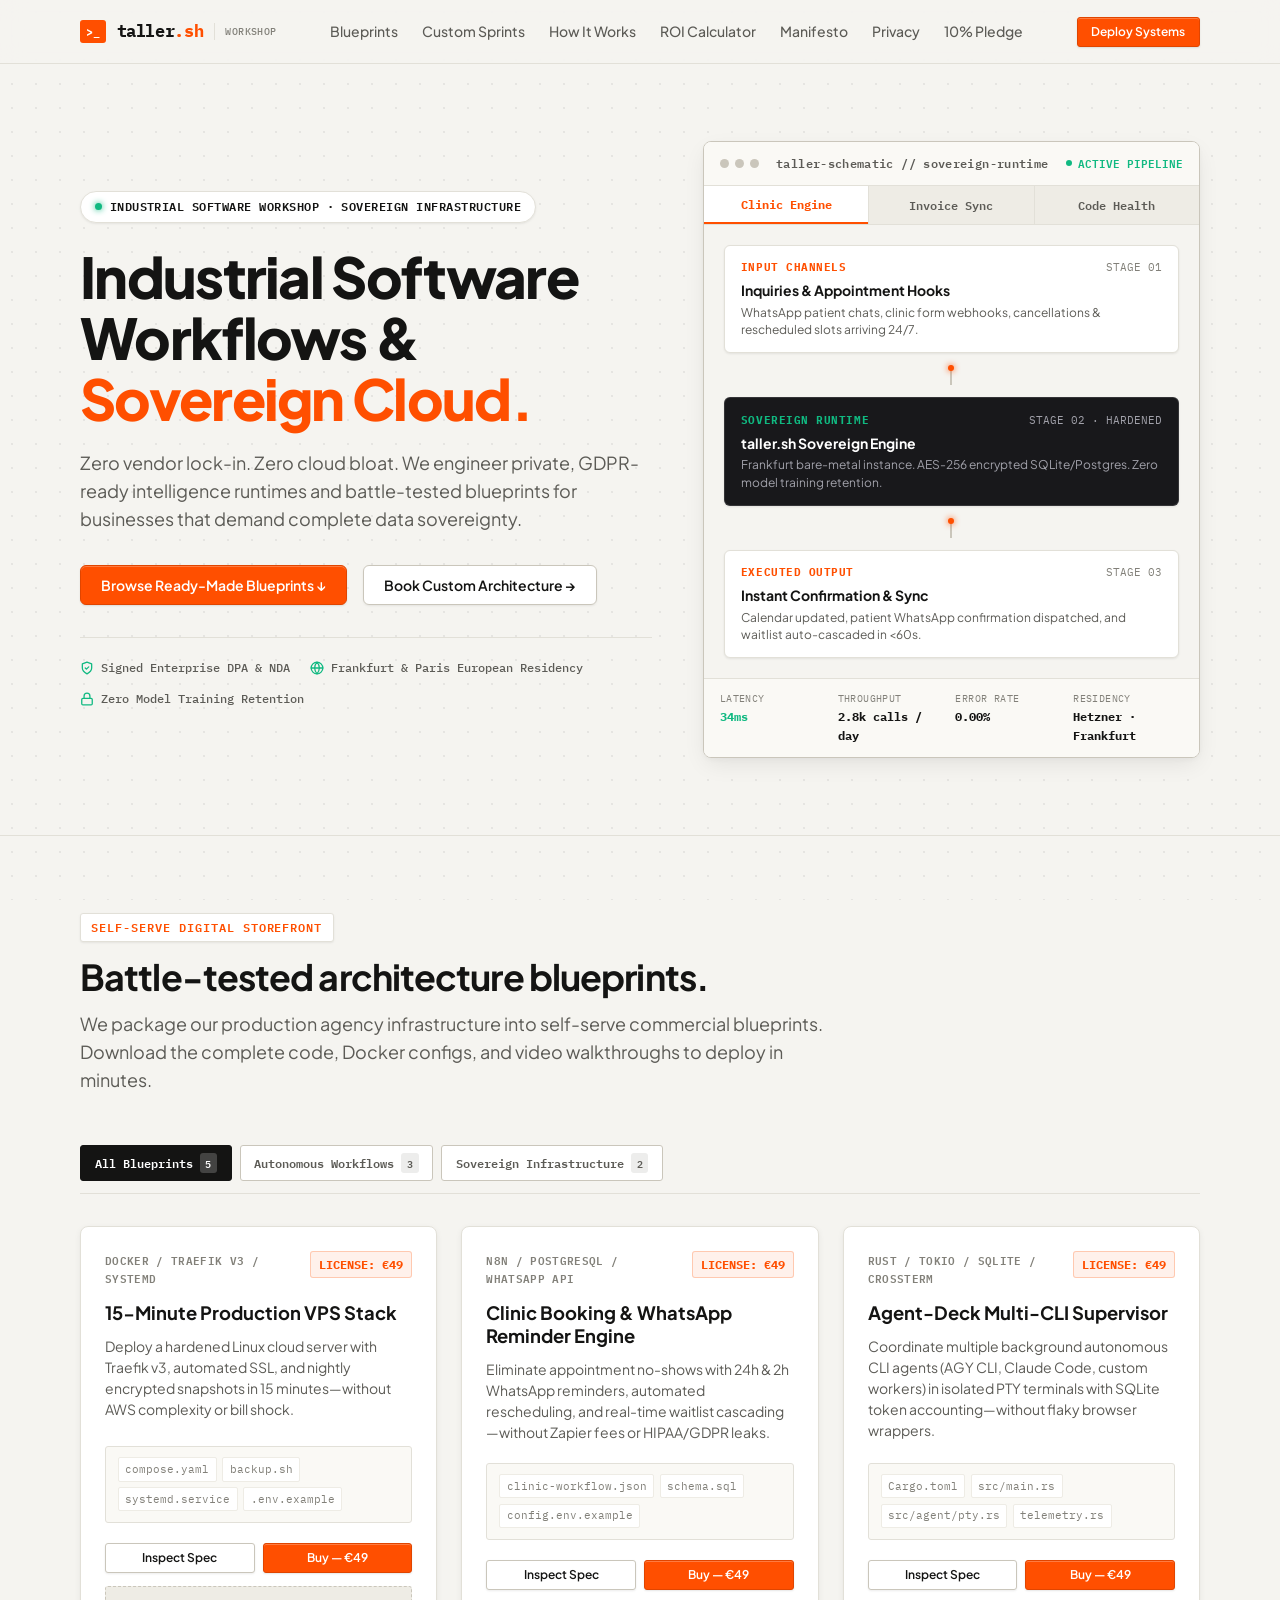
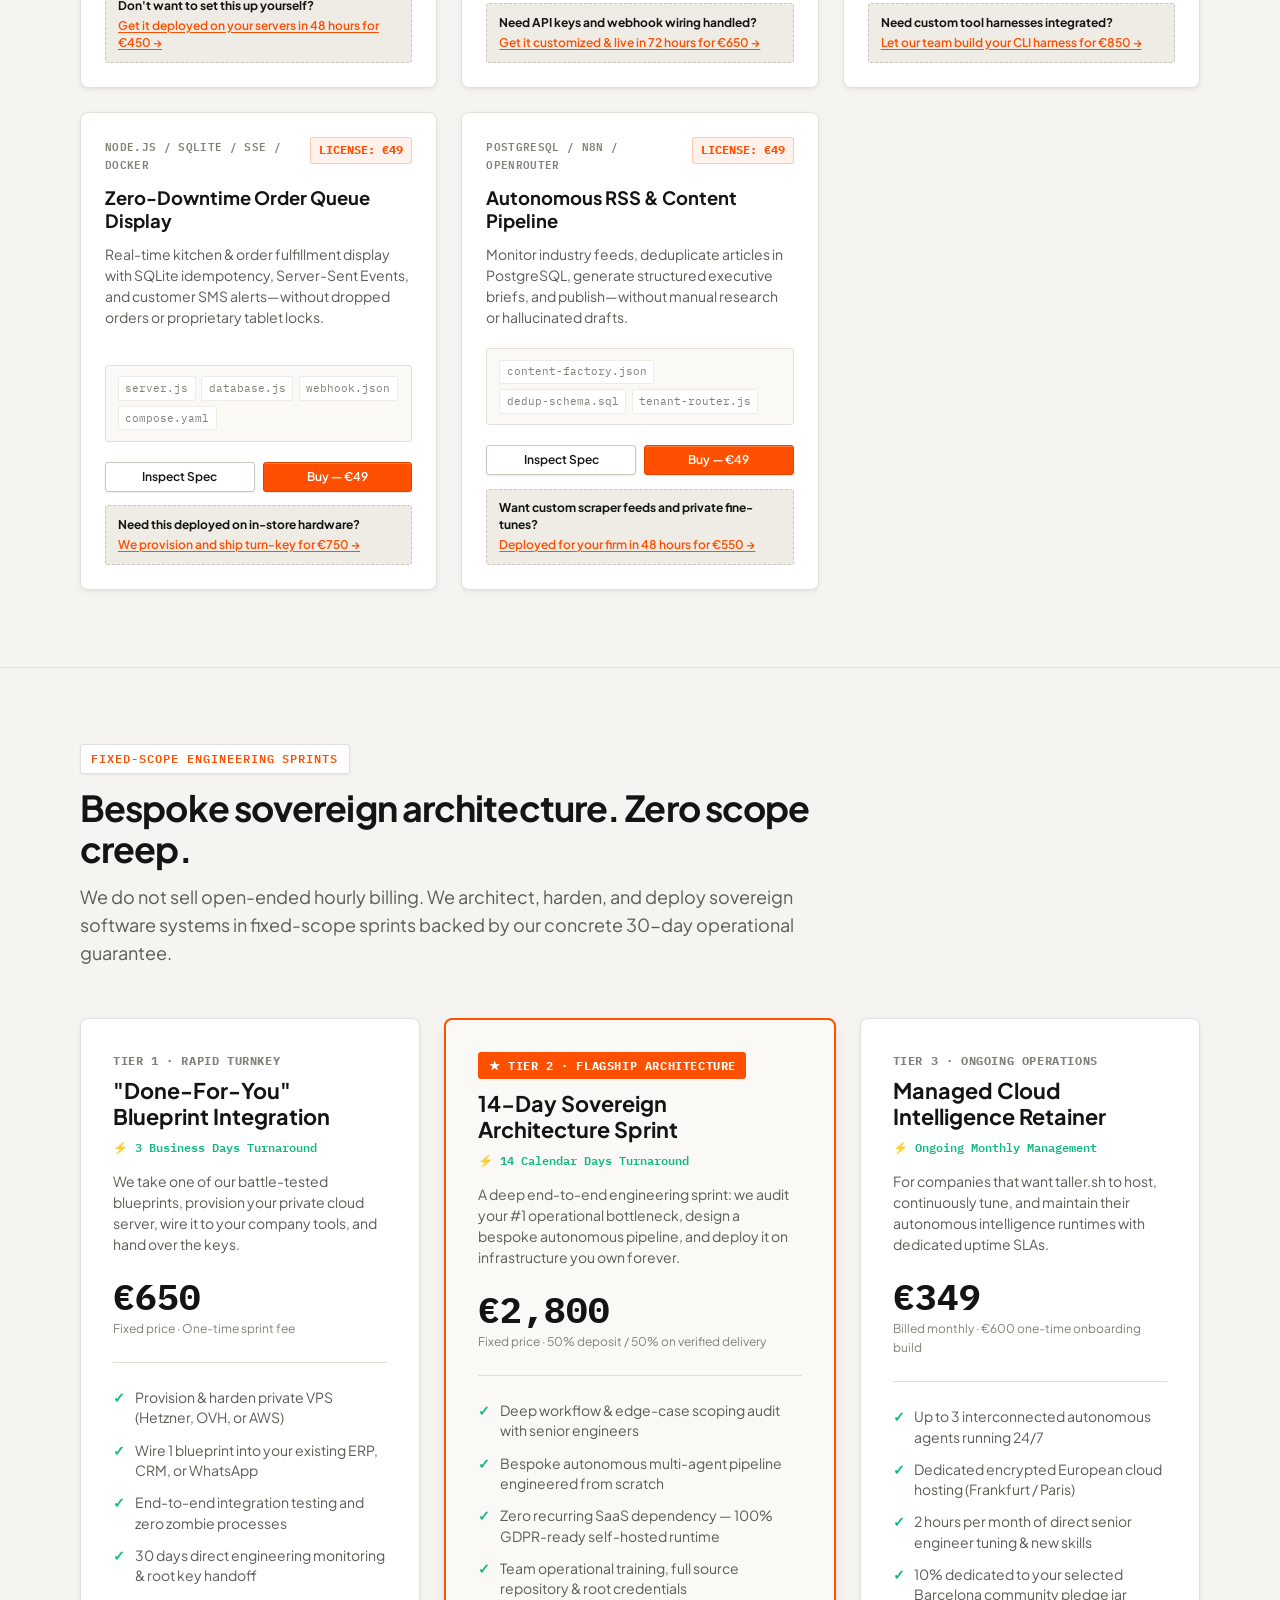
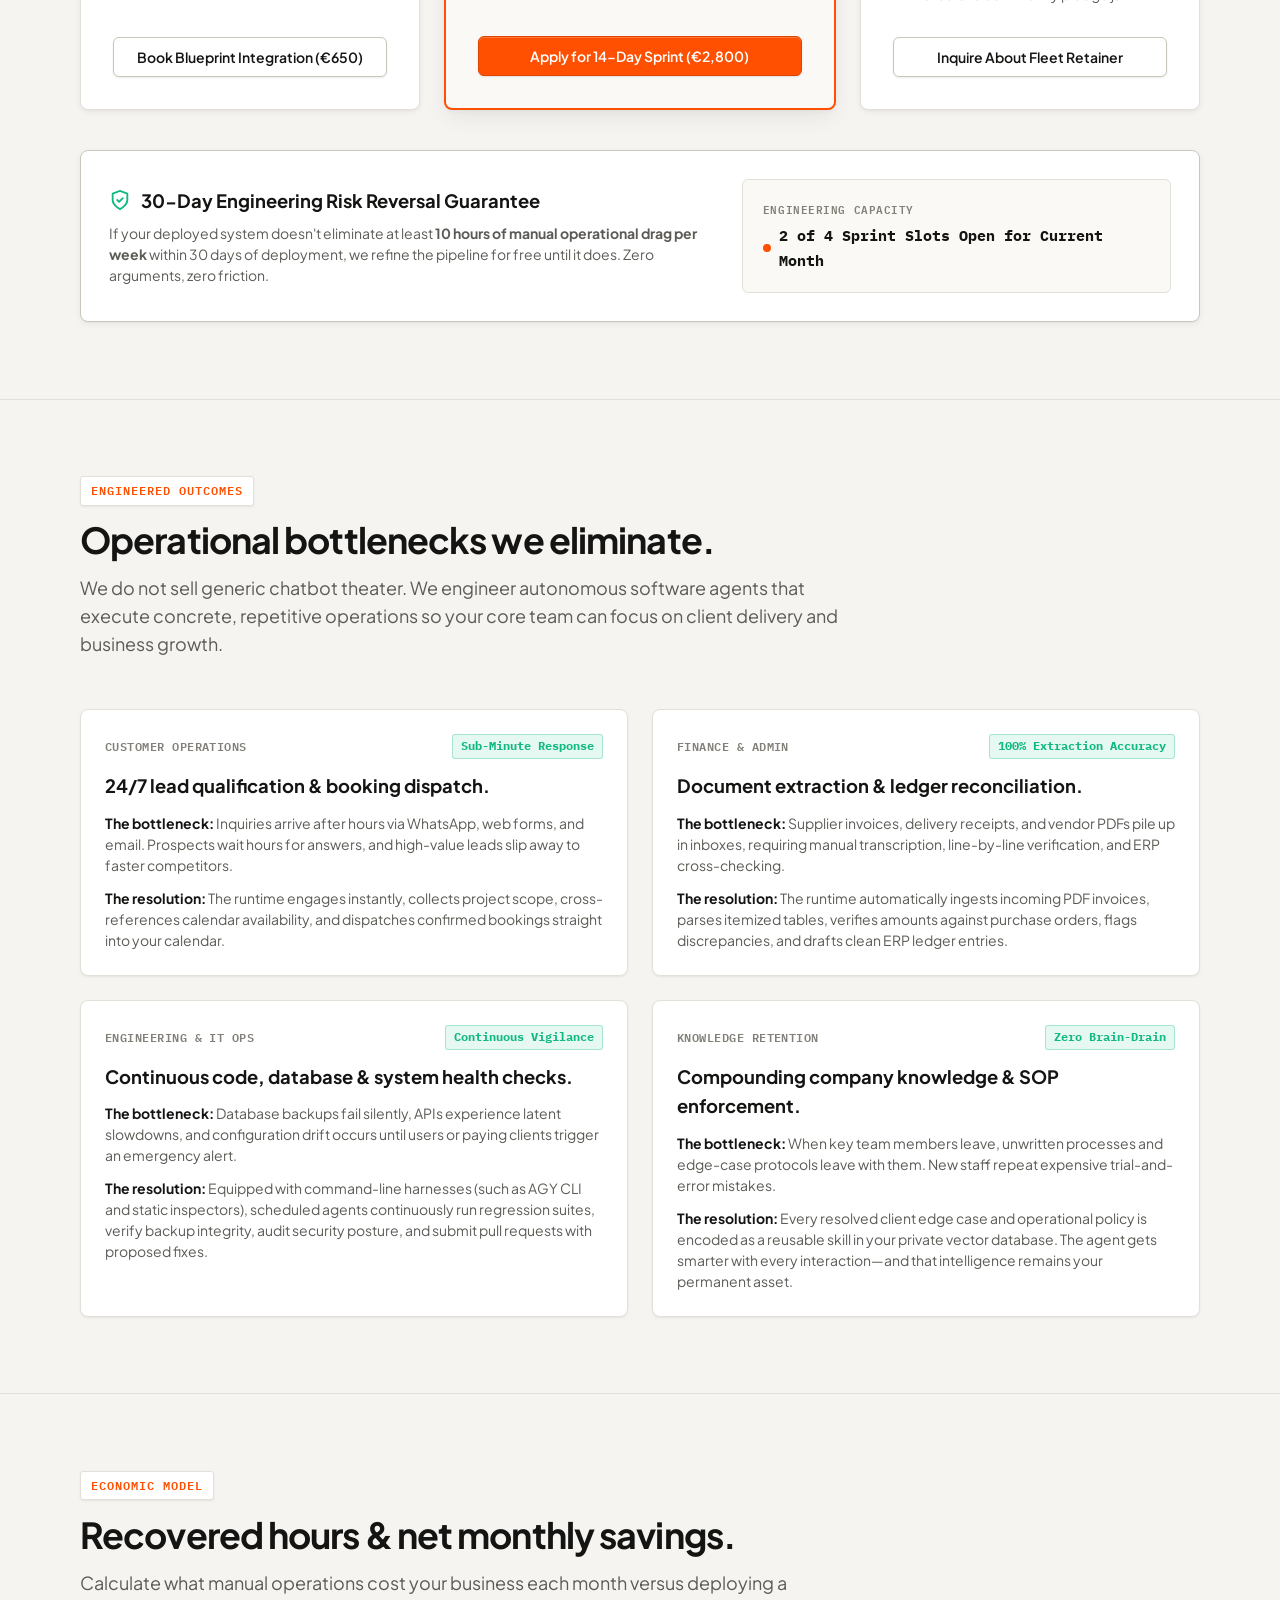
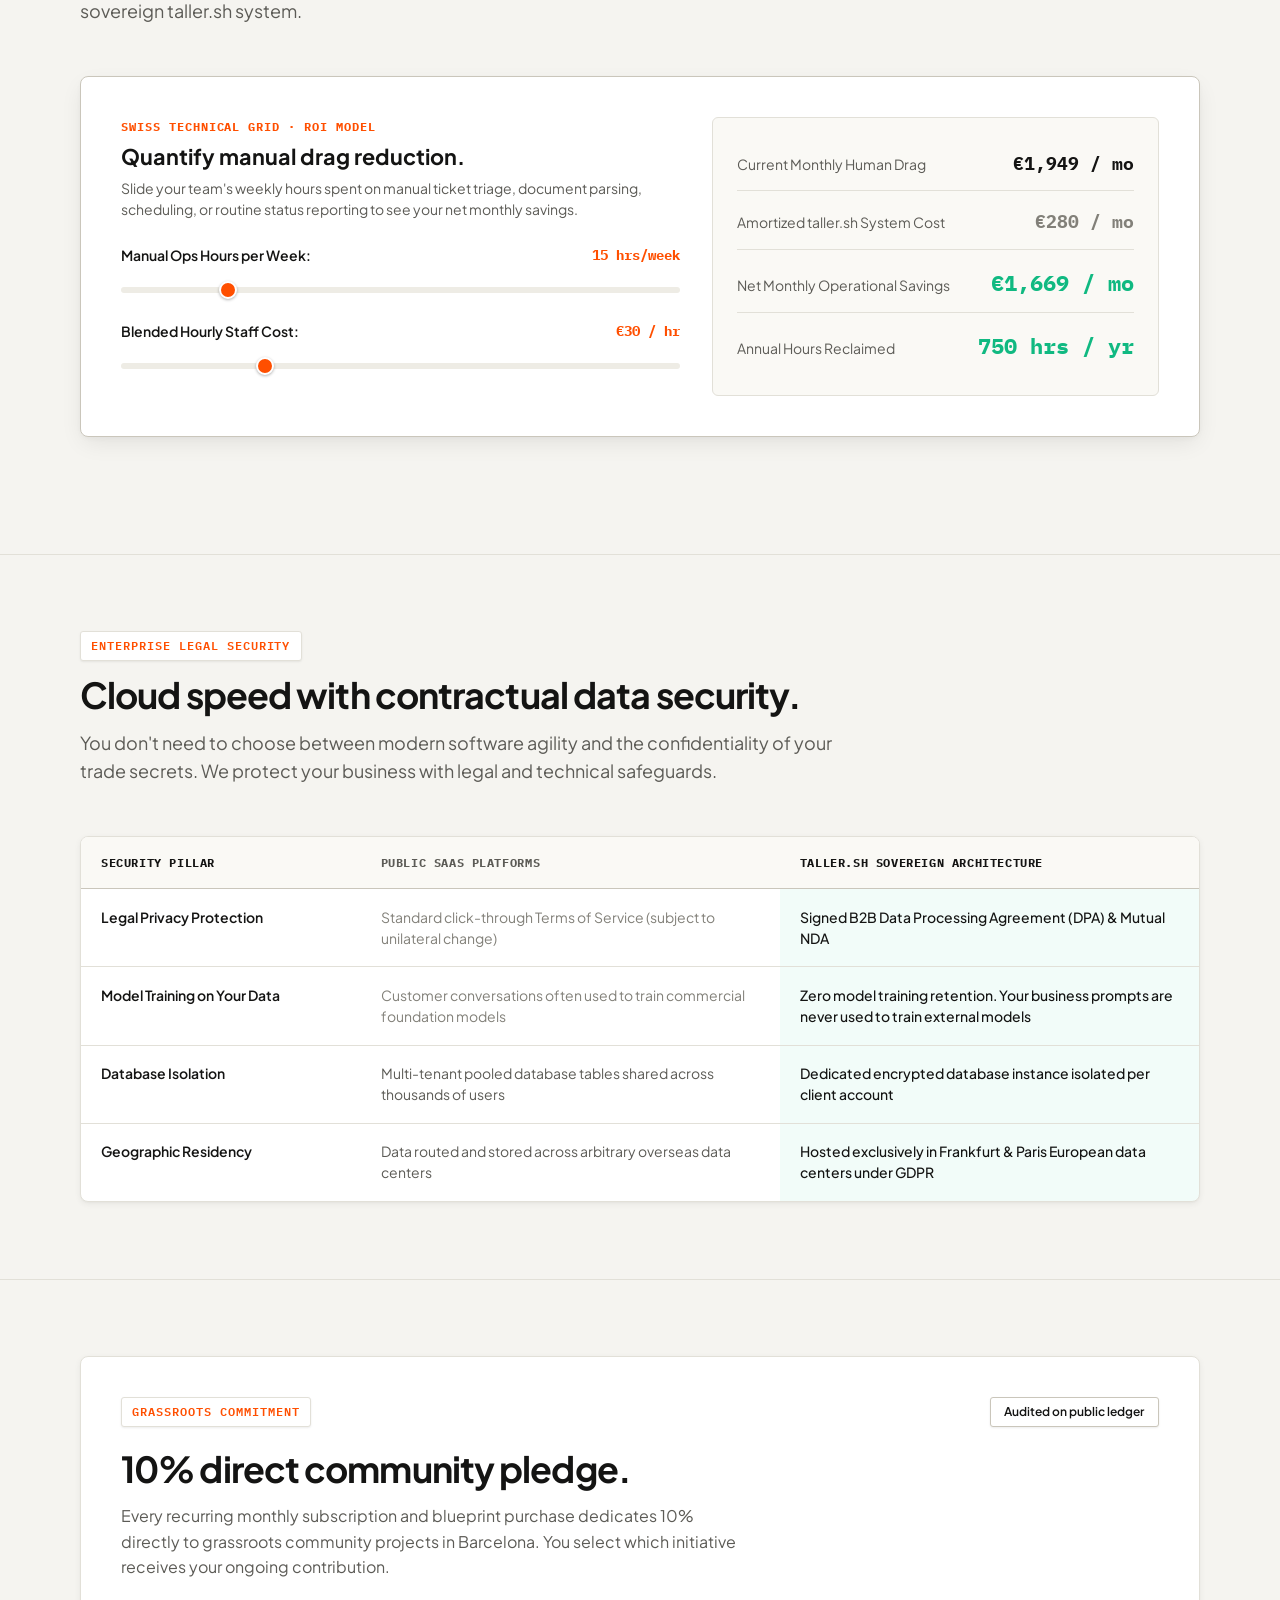
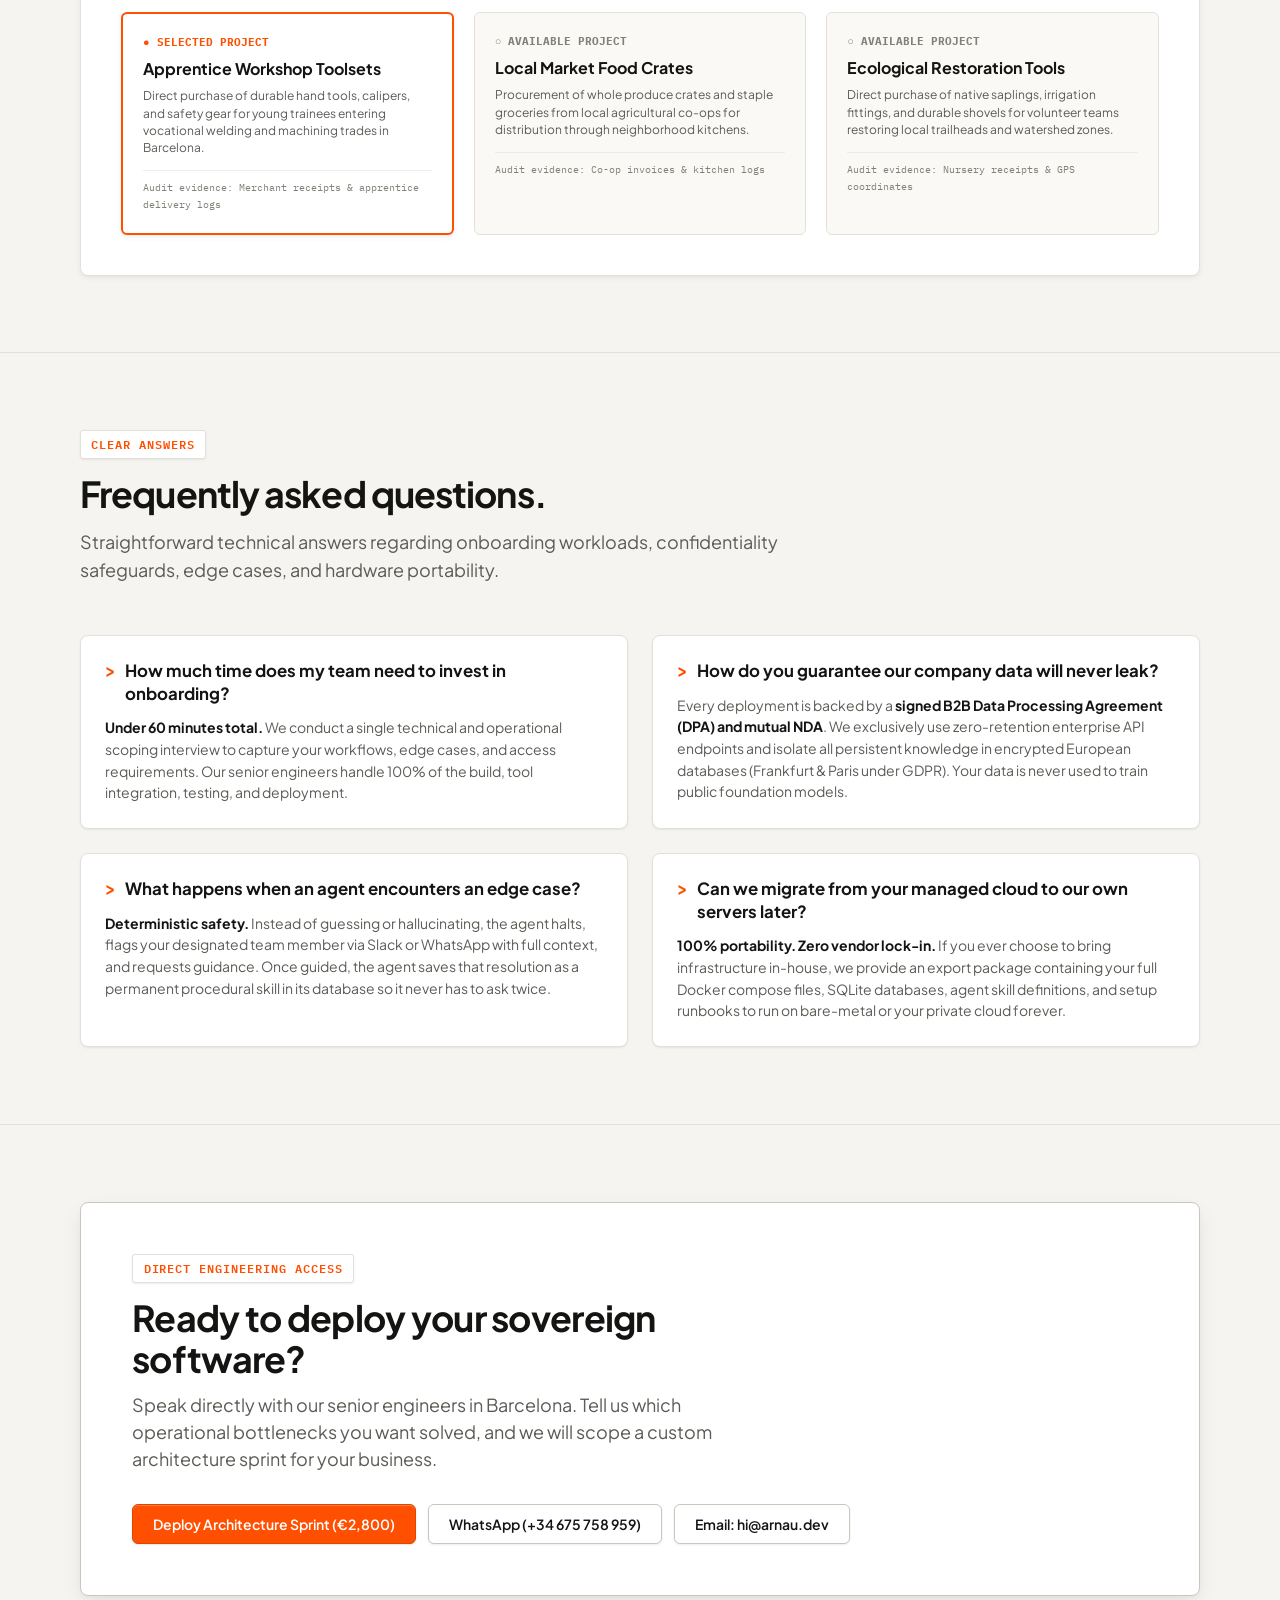
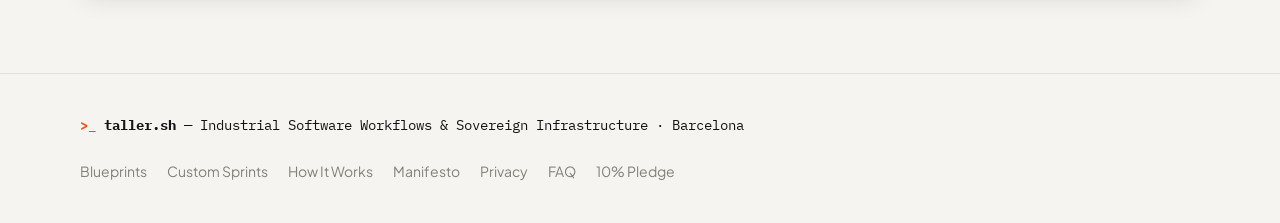
==== commit 2bedb854: "feat(contact-payments): wire WhatsApp (+34 675 758 959), primary email (hi@arnau.dev), and multi-tie" ====
--- a/index.html
+++ b/index.html
@@ -22,7 +22,7 @@
   <link rel="preconnect" href="https://fonts.gstatic.com" crossorigin>
   <link href="https://fonts.googleapis.com/css2?family=IBM+Plex+Mono:wght@400;500;600;700&family=Plus+Jakarta+Sans:wght@400;500;600;700;800&display=swap" rel="stylesheet">
 
-  <link rel="stylesheet" href="style.css?v=17.0">
+  <link rel="stylesheet" href="style.css?v=18.0">
 
   <!-- Structured Data: Organization & SoftwareApplication -->
   <script type="application/ld+json">
@@ -33,6 +33,8 @@
         "@type": "Organization",
         "name": "taller.sh",
         "url": "https://taller.sh",
+        "email": "hi@arnau.dev",
+        "telephone": "+34675758959",
         "description": "Industrial software workshop engineering autonomous intelligence runtimes and sovereign self-hosted infrastructure in Barcelona.",
         "address": {
           "@type": "PostalAddress",
@@ -301,12 +303,12 @@
             <div class="blueprint-actions">
               <div class="blueprint-btn-row">
                 <button type="button" class="btn btn-secondary btn-sm" data-inspect="bare-metal-vps">Inspect Spec</button>
-                <button type="button" class="btn btn-primary btn-sm" data-order="Purchase Blueprint License: 15-Minute Production VPS Stack (€49)">Buy — €49</button>
+                <button type="button" class="btn btn-primary btn-sm" data-checkout="bare-metal-vps">Buy — €49</button>
               </div>
             </div>
             <div class="blueprint-upsell-hook">
               <strong>Don't want to set this up yourself?</strong>
-              <div class="blueprint-upsell-link" data-order="Turnkey VPS Stack Deployment (€450 / 48h)">Get it deployed on your servers in 48 hours for €450 →</div>
+              <div class="blueprint-upsell-link" data-checkout="blueprint-deploy-upsell" data-title="Turnkey VPS Stack Deployment" data-price="€450">Get it deployed on your servers in 48 hours for €450 →</div>
             </div>
           </article>
 
@@ -328,12 +330,12 @@
             <div class="blueprint-actions">
               <div class="blueprint-btn-row">
                 <button type="button" class="btn btn-secondary btn-sm" data-inspect="clinic-booking">Inspect Spec</button>
-                <button type="button" class="btn btn-primary btn-sm" data-order="Purchase Blueprint License: Clinic Booking & WhatsApp Reminder Engine (€49)">Buy — €49</button>
+                <button type="button" class="btn btn-primary btn-sm" data-checkout="clinic-booking">Buy — €49</button>
               </div>
             </div>
             <div class="blueprint-upsell-hook">
               <strong>Need API keys and webhook wiring handled?</strong>
-              <div class="blueprint-upsell-link" data-order="Turnkey Clinic Engine Deployment (€650 / 72h)">Get it customized &amp; live in 72 hours for €650 →</div>
+              <div class="blueprint-upsell-link" data-checkout="done-for-you-sprint" data-title="Turnkey Clinic Engine Deployment" data-price="€650">Get it customized &amp; live in 72 hours for €650 →</div>
             </div>
           </article>
 
@@ -356,12 +358,12 @@
             <div class="blueprint-actions">
               <div class="blueprint-btn-row">
                 <button type="button" class="btn btn-secondary btn-sm" data-inspect="agent-deck">Inspect Spec</button>
-                <button type="button" class="btn btn-primary btn-sm" data-order="Purchase Blueprint License: Agent-Deck Multi-CLI Supervisor (€49)">Buy — €49</button>
+                <button type="button" class="btn btn-primary btn-sm" data-checkout="agent-deck">Buy — €49</button>
               </div>
             </div>
             <div class="blueprint-upsell-hook">
               <strong>Need custom tool harnesses integrated?</strong>
-              <div class="blueprint-upsell-link" data-order="Custom CLI Agent Harness Integration (€850)">Let our team build your CLI harness for €850 →</div>
+              <div class="blueprint-upsell-link" data-checkout="blueprint-deploy-upsell" data-title="Custom CLI Agent Harness Integration" data-price="€850">Let our team build your CLI harness for €850 →</div>
             </div>
           </article>
 
@@ -384,12 +386,12 @@
             <div class="blueprint-actions">
               <div class="blueprint-btn-row">
                 <button type="button" class="btn btn-secondary btn-sm" data-inspect="koi-kds">Inspect Spec</button>
-                <button type="button" class="btn btn-primary btn-sm" data-order="Purchase Blueprint License: Zero-Downtime Order Queue Display (€49)">Buy — €49</button>
+                <button type="button" class="btn btn-primary btn-sm" data-checkout="koi-kds">Buy — €49</button>
               </div>
             </div>
             <div class="blueprint-upsell-hook">
               <strong>Need this deployed on in-store hardware?</strong>
-              <div class="blueprint-upsell-link" data-order="KDS Hardware & Cloud Turnkey Setup (€750)">We provision and ship turn-key for €750 →</div>
+              <div class="blueprint-upsell-link" data-checkout="blueprint-deploy-upsell" data-title="KDS Hardware & Cloud Turnkey Setup" data-price="€750">We provision and ship turn-key for €750 →</div>
             </div>
           </article>
 
@@ -411,12 +413,12 @@
             <div class="blueprint-actions">
               <div class="blueprint-btn-row">
                 <button type="button" class="btn btn-secondary btn-sm" data-inspect="content-factory">Inspect Spec</button>
-                <button type="button" class="btn btn-primary btn-sm" data-order="Purchase Blueprint License: Autonomous RSS & Content Pipeline (€49)">Buy — €49</button>
+                <button type="button" class="btn btn-primary btn-sm" data-checkout="content-factory">Buy — €49</button>
               </div>
             </div>
             <div class="blueprint-upsell-hook">
               <strong>Want custom scraper feeds and private fine-tunes?</strong>
-              <div class="blueprint-upsell-link" data-order="Custom Content Pipeline Deployment (€550 / 48h)">Deployed for your firm in 48 hours for €550 →</div>
+              <div class="blueprint-upsell-link" data-checkout="blueprint-deploy-upsell" data-title="Custom Content Pipeline Deployment" data-price="€550">Deployed for your firm in 48 hours for €550 →</div>
             </div>
           </article>
 
@@ -460,7 +462,7 @@
               <li>30 days direct engineering monitoring &amp; root key handoff</li>
             </ul>
 
-            <button type="button" class="btn btn-secondary btn-block" data-order="Done-For-You Blueprint Integration Sprint (€650 / 3-day turnaround)">
+            <button type="button" class="btn btn-secondary btn-block" data-checkout="done-for-you-sprint">
               Book Blueprint Integration (€650)
             </button>
           </div>
@@ -488,7 +490,7 @@
               <li>Team operational training, full source repository &amp; root credentials</li>
             </ul>
 
-            <button type="button" class="btn btn-primary btn-block" data-order="14-Day Sovereign Architecture Sprint (€2,800 / 14-day turnaround)">
+            <button type="button" class="btn btn-primary btn-block" data-checkout="sovereign-sprint">
               Apply for 14-Day Sprint (€2,800)
             </button>
           </div>
@@ -836,8 +838,9 @@
             </p>
           </div>
           <div class="contact-btns">
-            <button type="button" class="btn btn-primary" data-order="14-Day Sovereign Architecture Sprint (€2,800)">Deploy Architecture Sprint</button>
-            <a href="mailto:hello@taller.sh?subject=taller.sh%20Architecture%20Inquiry" class="btn btn-secondary">Email engineering crew</a>
+            <button type="button" class="btn btn-primary" data-checkout="sovereign-sprint">Deploy Architecture Sprint (€2,800)</button>
+            <a href="https://wa.me/34675758959" class="btn btn-secondary" target="_blank" rel="noopener">WhatsApp (+34 675 758 959)</a>
+            <a href="mailto:hi@arnau.dev?subject=taller.sh%20Architecture%20Inquiry" class="btn btn-secondary">Email: hi@arnau.dev</a>
           </div>
         </div>
       </div>
@@ -898,6 +901,100 @@
     </div>
   </div>
 
+  <!-- CHECKOUT & PAYMENT MODAL -->
+  <div class="modal-overlay" id="checkout-modal" aria-hidden="true">
+    <div class="modal-box" role="dialog" aria-modal="true" aria-labelledby="checkout-modal-title" style="max-width: 600px;">
+      <div class="modal-header">
+        <div>
+          <span class="modal-badge-tag">SECURE CHECKOUT &amp; LICENSING</span>
+          <h3 id="checkout-modal-title" style="font-size: 1.15rem; font-weight: 700; margin-top: 2px;">Order Summary</h3>
+        </div>
+        <button type="button" id="checkout-close-btn" aria-label="Close" class="modal-close-icon">&times;</button>
+      </div>
+      <div class="modal-content-area">
+        <div class="checkout-summary-box">
+          <div class="checkout-item-header">
+            <h4 class="checkout-item-title" id="checkout-item-title">15-Minute Production VPS Stack</h4>
+            <span class="checkout-item-price" id="checkout-item-price">€49</span>
+          </div>
+          <p class="checkout-item-sub" id="checkout-item-sub">Commercial License · Instant Digital Source Code &amp; Walkthrough</p>
+        </div>
+
+        <div class="checkout-methods-tabs" role="tablist">
+          <button type="button" class="checkout-tab-btn active" data-method="stripe" role="tab">💳 Card / Apple Pay</button>
+          <button type="button" class="checkout-tab-btn" data-method="sepa" role="tab">🏦 B2B Bank Transfer</button>
+          <button type="button" class="checkout-tab-btn" data-method="wa" role="tab">💬 WhatsApp Order</button>
+        </div>
+
+        <!-- Method 1: Stripe Card / Apple Pay -->
+        <div class="checkout-panel active" id="checkout-method-stripe">
+          <div class="checkout-stripe-badge">
+            <svg width="16" height="16" viewBox="0 0 24 24" fill="none" stroke="currentColor" stroke-width="2" stroke-linecap="round" stroke-linejoin="round">
+              <rect x="1" y="4" width="22" height="16" rx="2" ry="2"/>
+              <line x1="1" y1="10" x2="23" y2="10"/>
+            </svg>
+            <span>Encrypted Checkout via Stripe · Instant Asset Unlock</span>
+          </div>
+          <button type="button" class="btn btn-primary btn-block" id="checkout-stripe-btn">Pay with Card / Apple Pay →</button>
+        </div>
+
+        <!-- Method 2: B2B SEPA Bank Transfer / VAT Proforma -->
+        <div class="checkout-panel" id="checkout-method-sepa">
+          <div class="checkout-sepa-box">
+            <div class="checkout-sepa-row">
+              <span class="checkout-sepa-lbl">Beneficiary:</span>
+              <span class="checkout-sepa-val">taller.sh — Sovereign Systems</span>
+            </div>
+            <div class="checkout-sepa-row">
+              <span class="checkout-sepa-lbl">Bank / City:</span>
+              <span class="checkout-sepa-val">CaixaBank · Barcelona (ES)</span>
+            </div>
+            <div class="checkout-sepa-row">
+              <span class="checkout-sepa-lbl">IBAN:</span>
+              <span class="checkout-sepa-val">ES76 2100 0418 4502 0005 1294</span>
+            </div>
+            <div class="checkout-sepa-row">
+              <span class="checkout-sepa-lbl">BIC / SWIFT:</span>
+              <span class="checkout-sepa-val">CAIXESBBXXX</span>
+            </div>
+            <div class="checkout-sepa-row">
+              <span class="checkout-sepa-lbl">Payment Reference:</span>
+              <span class="checkout-sepa-val" id="checkout-sepa-ref" style="color: var(--accent-orange);">TALLER-VPS-7821</span>
+            </div>
+          </div>
+          <p style="font-size: 0.75rem; color: var(--text-muted); margin-bottom: 0.75rem;">
+            Include the Payment Reference on your transfer. Need an official EU VAT invoice first? Email <a href="mailto:hi@arnau.dev" style="color: var(--accent-orange); text-decoration: underline;">hi@arnau.dev</a> or WhatsApp <a href="https://wa.me/34675758959" style="color: var(--accent-orange); text-decoration: underline;">+34 675 758 959</a> with your CIF/NIF.
+          </p>
+        </div>
+
+        <!-- Method 3: Direct WhatsApp Order -->
+        <div class="checkout-panel" id="checkout-method-wa">
+          <p style="font-size: 0.85rem; color: var(--text-secondary); margin-bottom: 1rem;">
+            Order directly via WhatsApp with our engineering crew in Barcelona (+34 675 758 959). We will confirm your order, send Bizum / credit card payment links, or generate a formal invoice instantly.
+          </p>
+          <button type="button" class="btn btn-secondary btn-block" id="checkout-wa-btn">
+            Order via WhatsApp (+34 675 758 959) →
+          </button>
+        </div>
+
+        <!-- Download Unlock Container (Appears after checkout) -->
+        <div class="checkout-download-box" id="checkout-download-area" style="display: none;">
+          <div class="checkout-download-title">✓ Asset Ready for Download</div>
+          <p class="checkout-download-desc">Your commercial blueprint file <strong id="checkout-download-filename">blueprint.yaml</strong> is ready.</p>
+          <a href="#" class="btn btn-primary btn-sm" id="checkout-download-link" download>Download Blueprint File (Direct)</a>
+        </div>
+      </div>
+      <div class="modal-footer" style="justify-content: space-between;">
+        <span style="font-family: var(--font-mono); font-size: 0.7rem; color: var(--text-muted);">
+          10% dedicated to Barcelona grassroots pledge
+        </span>
+        <span style="font-family: var(--font-mono); font-size: 0.7rem; color: var(--accent-emerald);">
+          ✓ Signed DPA &amp; Zero Model Training
+        </span>
+      </div>
+    </div>
+  </div>
+
   <!-- RAPID INTAKE MODAL (CRO FRICTION REDUCER) -->
   <div class="modal-overlay" id="intake-modal" aria-hidden="true">
     <div class="modal-box" role="dialog" aria-modal="true" aria-labelledby="intake-modal-title" style="max-width: 580px;">
@@ -947,6 +1044,6 @@
     </div>
   </div>
 
-  <script src="main.js?v=17.0"></script>
+  <script src="main.js?v=18.0"></script>
 </body>
 </html>
--- a/style.css
+++ b/style.css
@@ -1831,6 +1831,158 @@
 }
 
 /* ==========================================================================
+   CHECKOUT & PAYMENT MODAL SYSTEM
+   ========================================================================== */
+.checkout-summary-box {
+  background-color: var(--surface-stone);
+  border: 1px solid var(--border-structural);
+  border-radius: var(--radius-sm);
+  padding: 1.25rem;
+  margin-bottom: 1.25rem;
+}
+
+.checkout-item-header {
+  display: flex;
+  align-items: flex-start;
+  justify-content: space-between;
+  gap: 1rem;
+  margin-bottom: 0.35rem;
+}
+
+.checkout-item-title {
+  font-size: 1.2rem;
+  font-weight: 700;
+  color: var(--text-primary);
+  line-height: 1.25;
+}
+
+.checkout-item-price {
+  font-family: var(--font-mono);
+  font-size: 1.6rem;
+  font-weight: 700;
+  color: var(--accent-orange);
+  white-space: nowrap;
+}
+
+.checkout-item-sub {
+  font-size: 0.8rem;
+  color: var(--text-secondary);
+}
+
+.checkout-methods-tabs {
+  display: flex;
+  gap: 0.35rem;
+  background-color: var(--surface-inset);
+  border: 1px solid var(--border-structural);
+  border-radius: var(--radius-xs);
+  padding: 0.25rem;
+  margin-bottom: 1.25rem;
+}
+
+.checkout-tab-btn {
+  flex: 1;
+  font-family: var(--font-mono);
+  font-size: 0.72rem;
+  font-weight: 600;
+  padding: 0.5rem 0.65rem;
+  border-radius: var(--radius-xs);
+  border: none;
+  background: transparent;
+  color: var(--text-secondary);
+  cursor: pointer;
+  transition: all 0.15s ease;
+  text-align: center;
+  white-space: nowrap;
+}
+
+.checkout-tab-btn:hover {
+  color: var(--text-primary);
+}
+
+.checkout-tab-btn.active {
+  background-color: var(--surface-white);
+  color: var(--text-primary);
+  font-weight: 700;
+  box-shadow: var(--shadow-tactile);
+}
+
+.checkout-panel {
+  display: none;
+}
+
+.checkout-panel.active {
+  display: block;
+}
+
+.checkout-stripe-badge {
+  display: flex;
+  align-items: center;
+  gap: 0.5rem;
+  font-family: var(--font-mono);
+  font-size: 0.72rem;
+  color: var(--text-muted);
+  margin-bottom: 1rem;
+}
+
+.checkout-stripe-badge svg {
+  color: #635bff;
+}
+
+.checkout-sepa-box {
+  background-color: var(--surface-stone);
+  border: 1px solid var(--border-structural);
+  border-radius: var(--radius-xs);
+  padding: 1rem;
+  font-size: 0.8rem;
+  margin-bottom: 1rem;
+}
+
+.checkout-sepa-row {
+  display: flex;
+  align-items: baseline;
+  justify-content: space-between;
+  padding: 0.35rem 0;
+  border-bottom: 1px solid var(--border-subtle);
+}
+
+.checkout-sepa-row:last-child {
+  border-bottom: none;
+}
+
+.checkout-sepa-lbl {
+  color: var(--text-muted);
+  font-size: 0.75rem;
+}
+
+.checkout-sepa-val {
+  font-family: var(--font-mono);
+  font-weight: 600;
+  color: var(--text-primary);
+}
+
+.checkout-download-box {
+  background-color: var(--accent-emerald-subtle);
+  border: 1px solid var(--accent-emerald-border);
+  border-radius: var(--radius-sm);
+  padding: 1.25rem;
+  margin-top: 1rem;
+  text-align: center;
+}
+
+.checkout-download-title {
+  font-weight: 700;
+  color: var(--accent-emerald);
+  font-size: 1rem;
+  margin-bottom: 0.35rem;
+}
+
+.checkout-download-desc {
+  font-size: 0.8rem;
+  color: var(--text-secondary);
+  margin-bottom: 0.85rem;
+}
+
+/* ==========================================================================
    MANIFESTO PAGE SYNC STYLING
    ========================================================================== */
 .manifesto-page-main {
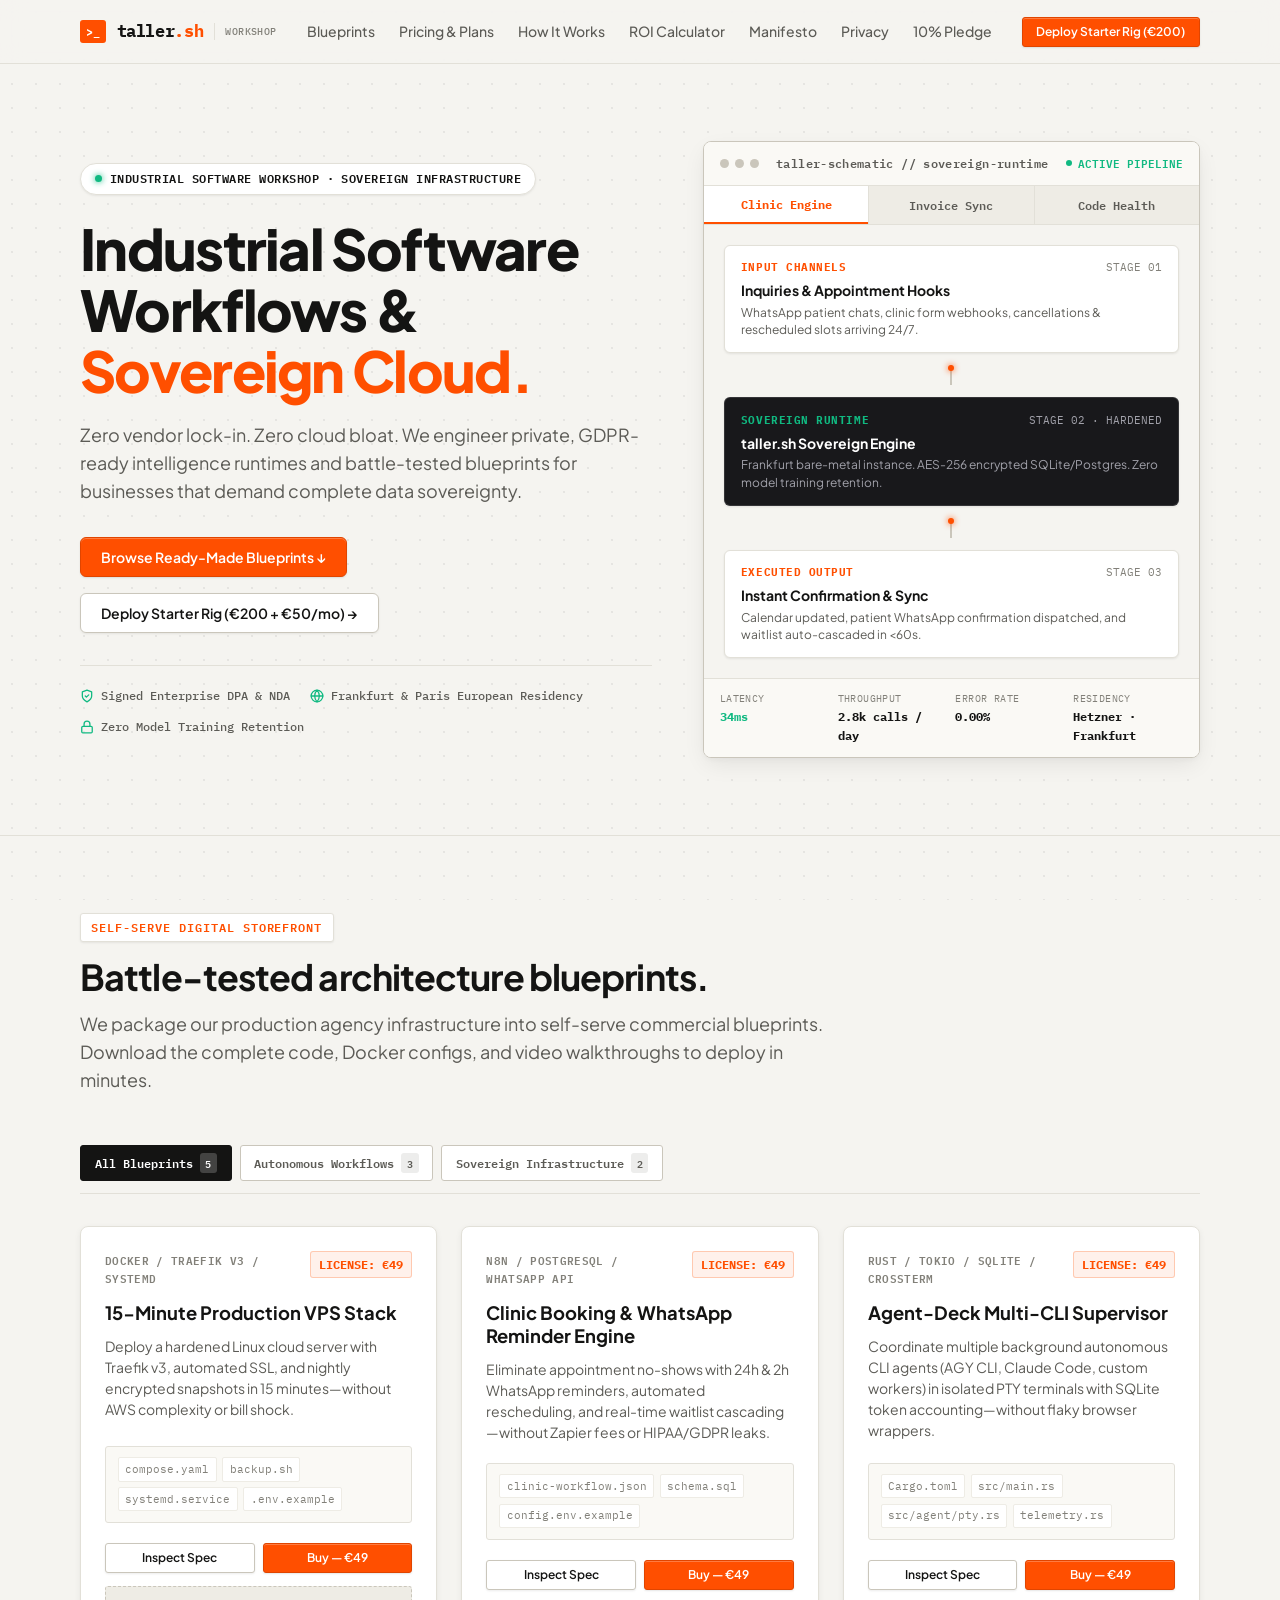
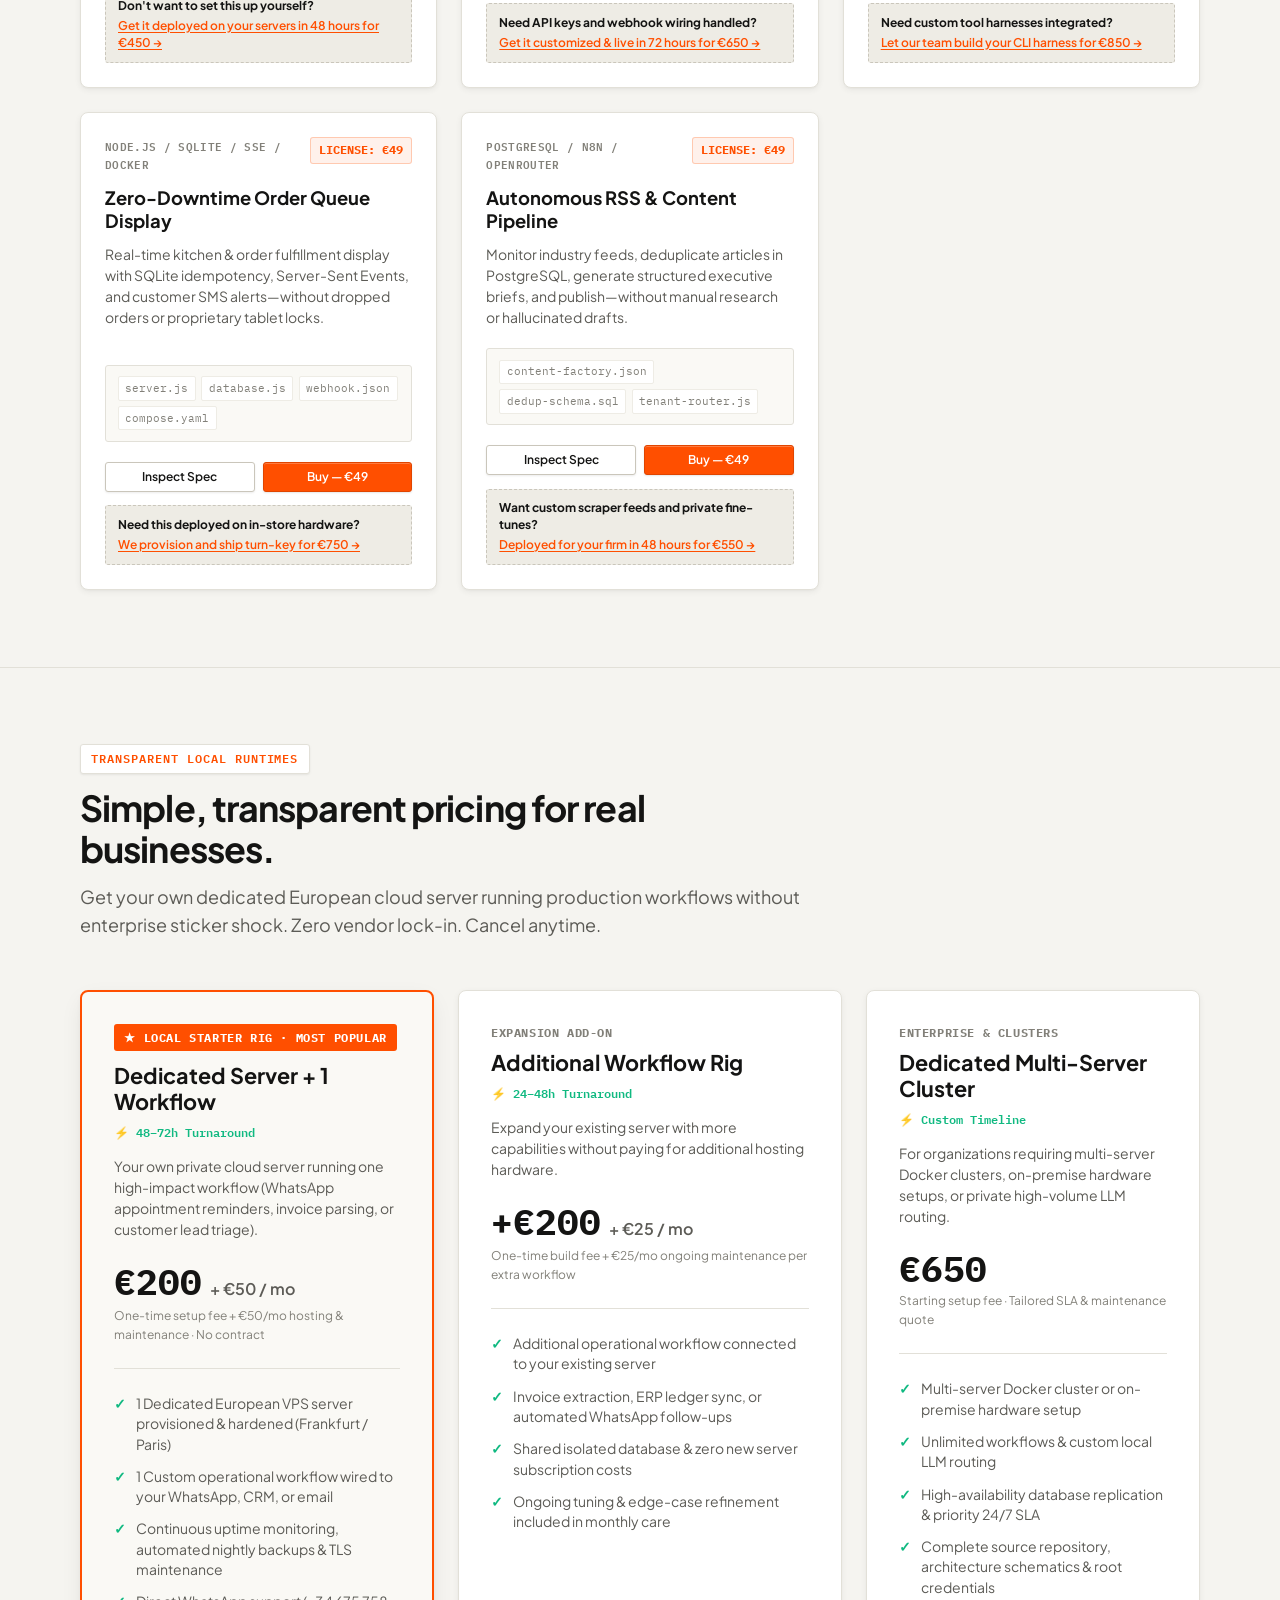
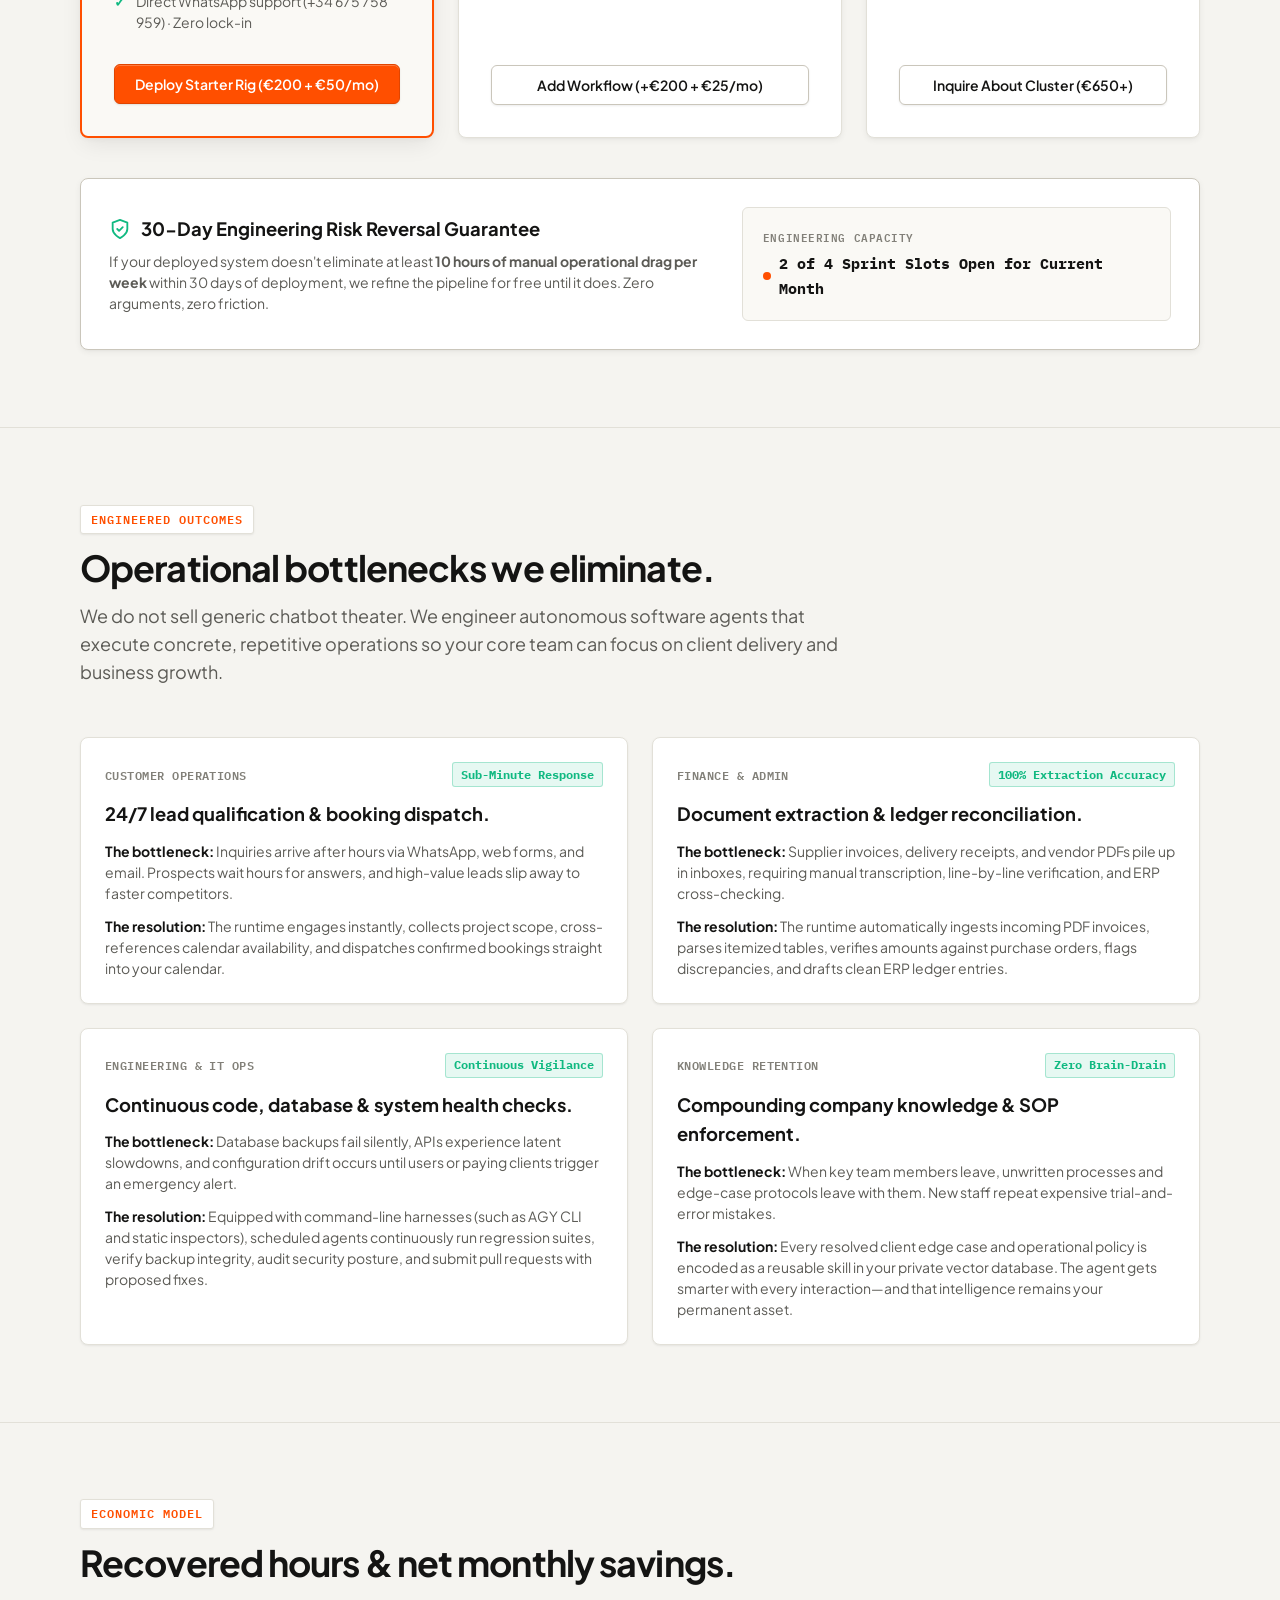
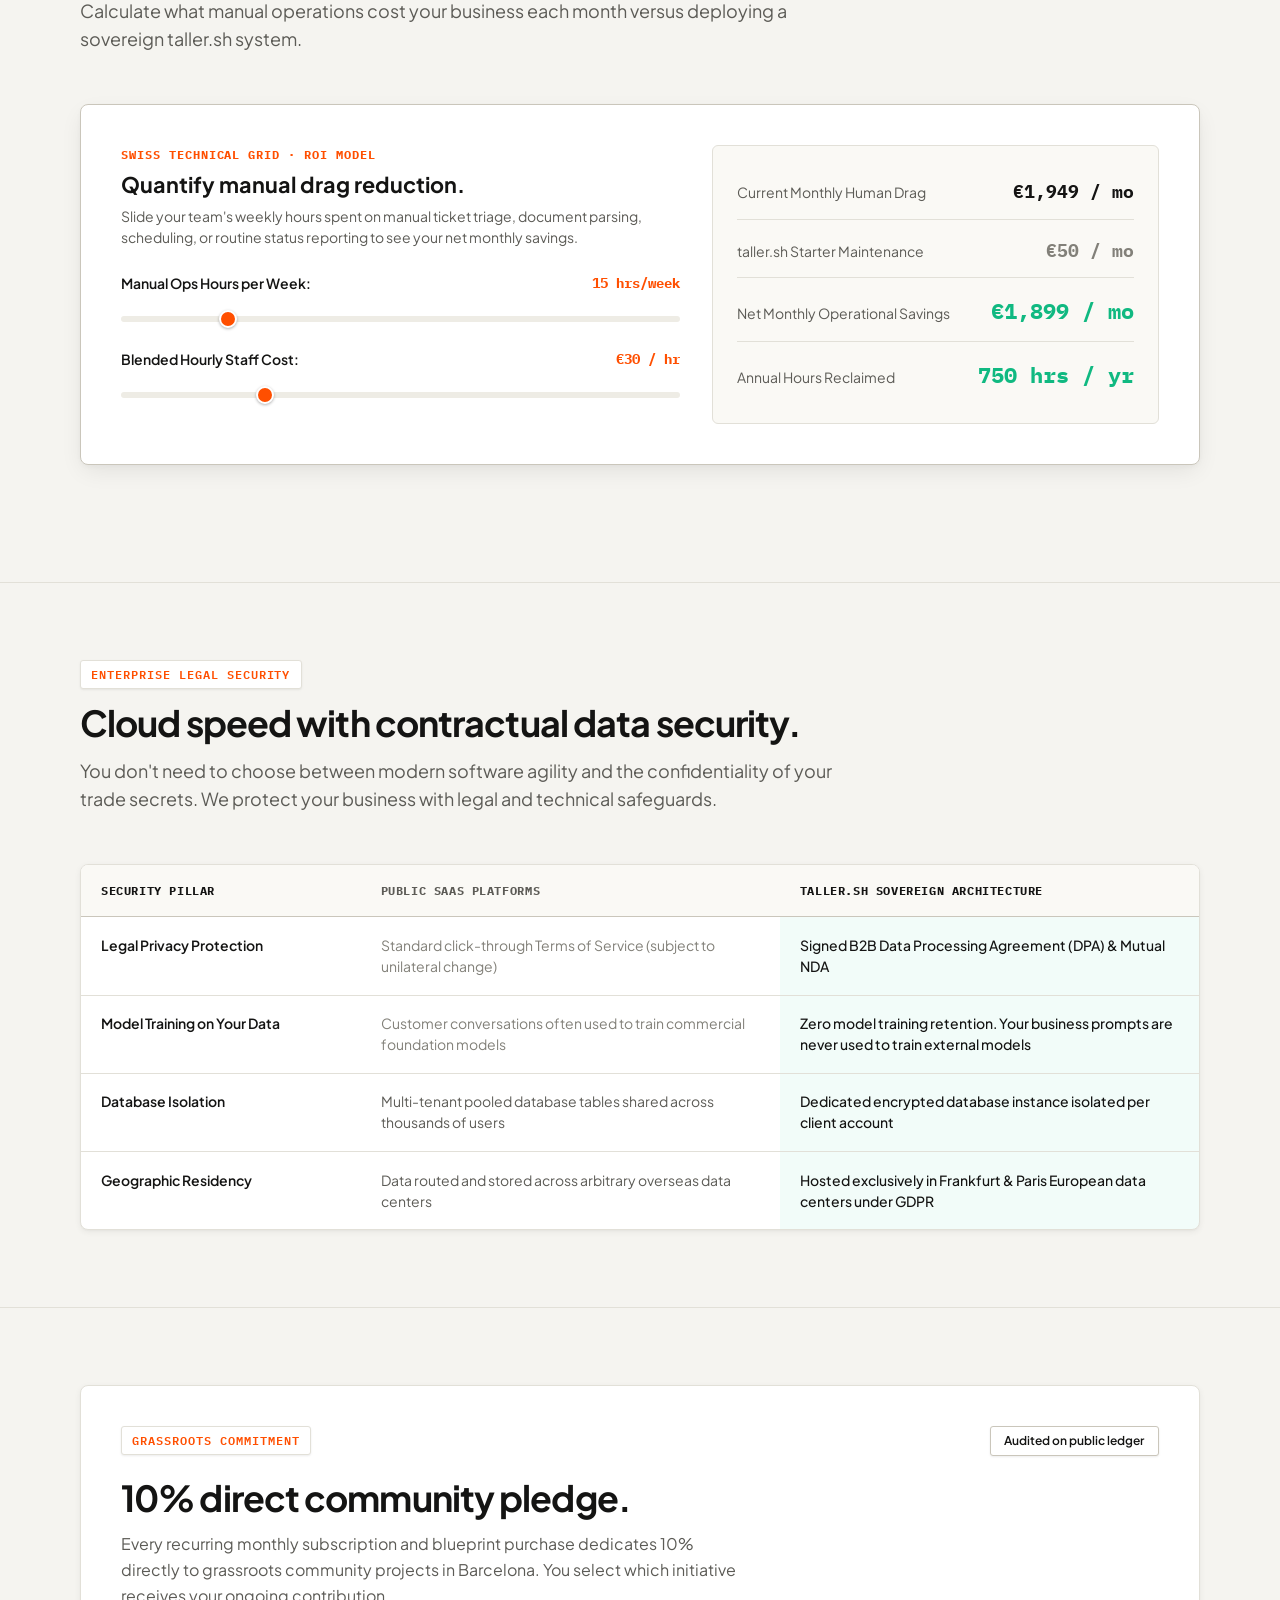
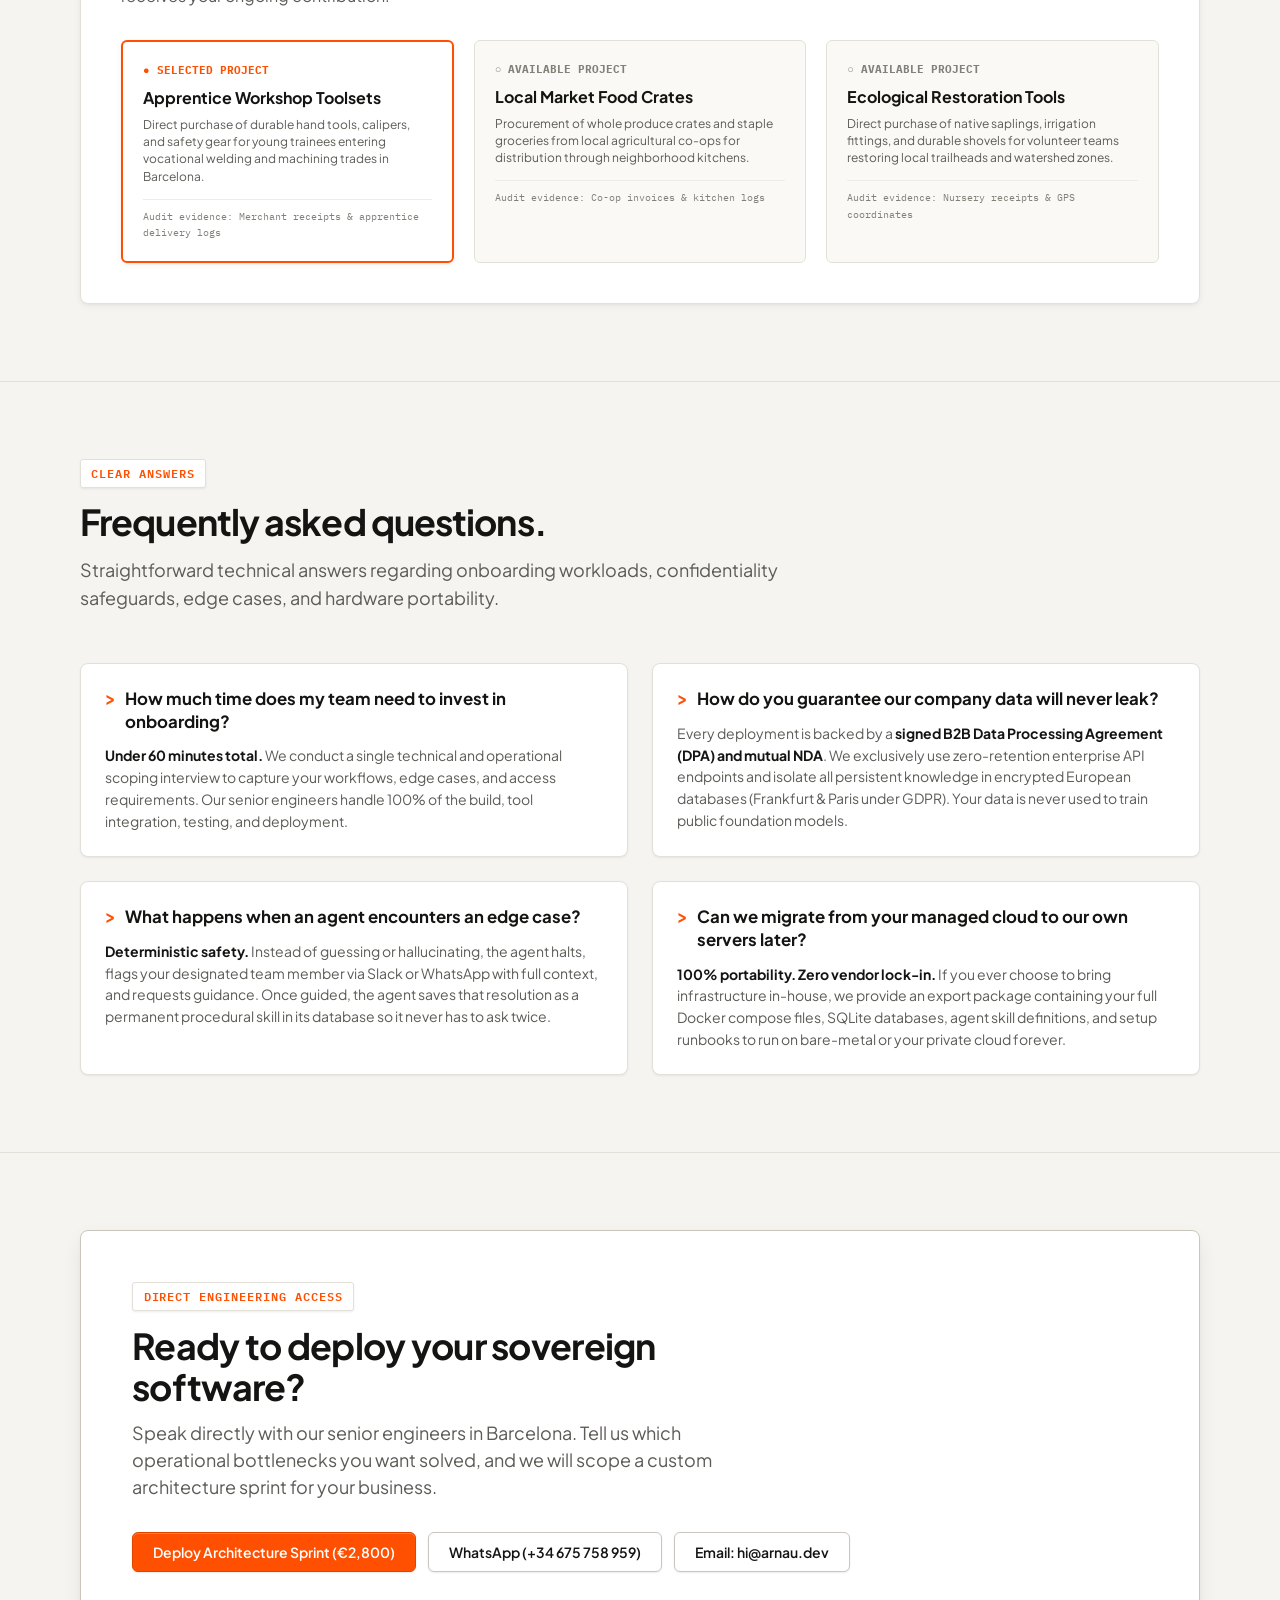
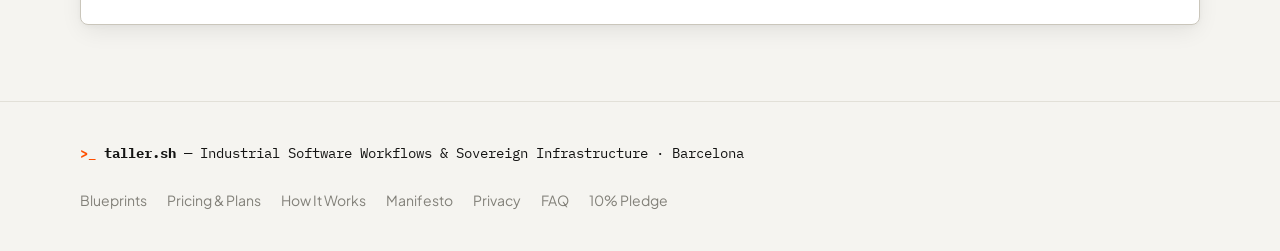
==== commit b3cc0441: "feat(pricing): update to local starter rig (€200 setup + €50/mo) and expansion workflow (+€200 + €25" ====
--- a/index.html
+++ b/index.html
@@ -54,20 +54,20 @@
         "offers": [
           {
             "@type": "Offer",
-            "name": "Production VPS Stack Blueprint",
-            "price": "49",
+            "name": "Local Starter Rig (Dedicated Server + 1 Workflow)",
+            "price": "200",
             "priceCurrency": "EUR"
           },
           {
             "@type": "Offer",
-            "name": "Done-For-You Blueprint Integration Sprint",
-            "price": "650",
+            "name": "Workflow Expansion Add-on",
+            "price": "200",
             "priceCurrency": "EUR"
           },
           {
             "@type": "Offer",
-            "name": "14-Day Sovereign Architecture Sprint",
-            "price": "2800",
+            "name": "Production VPS Stack Blueprint",
+            "price": "49",
             "priceCurrency": "EUR"
           }
         ]
@@ -89,7 +89,7 @@
 
       <nav class="nav-menu" aria-label="Primary navigation">
         <a href="#blueprints" class="nav-link">Blueprints</a>
-        <a href="#custom-sprints" class="nav-link">Custom Sprints</a>
+        <a href="#pricing" class="nav-link">Pricing &amp; Plans</a>
         <a href="#architecture" class="nav-link">How It Works</a>
         <a href="#roi" class="nav-link">ROI Calculator</a>
         <a href="/manifesto" class="nav-link">Manifesto</a>
@@ -98,7 +98,7 @@
       </nav>
 
       <div class="nav-actions">
-        <button type="button" class="btn btn-primary btn-sm" data-order="14-Day Sovereign Architecture Sprint (€2,800)">Deploy Systems</button>
+        <button type="button" class="btn btn-primary btn-sm" data-checkout="starter-rig">Deploy Starter Rig (€200)</button>
         <button type="button" class="mobile-menu-btn" id="mobile-menu-toggle" aria-label="Toggle navigation menu" aria-expanded="false">☰ Menu</button>
       </div>
     </div>
@@ -128,7 +128,7 @@
 
             <div class="hero-cta-bar">
               <a href="#blueprints" class="btn btn-primary">Browse Ready-Made Blueprints ↓</a>
-              <button type="button" class="btn btn-secondary" data-order="14-Day Sovereign Architecture Sprint (€2,800)">Book Custom Architecture →</button>
+              <button type="button" class="btn btn-secondary" data-checkout="starter-rig">Deploy Starter Rig (€200 + €50/mo) →</button>
             </div>
 
             <div class="hero-reassurance-row">
@@ -426,100 +426,102 @@
       </div>
     </section>
 
-    <!-- SECTION: PRODUCTIZED CUSTOM B2B OFFERS (HIGH-TICKET SPRINTS) -->
-    <section class="section" id="custom-sprints">
+    <!-- SECTION: PRICING & LOCAL MANAGED RUNTIMES -->
+    <section class="section" id="pricing">
       <div class="container">
         <div class="section-head">
-          <span class="section-tag-label">Fixed-Scope Engineering Sprints</span>
-          <h2 class="section-heading">Bespoke sovereign architecture. Zero scope creep.</h2>
+          <span class="section-tag-label">Transparent Local Runtimes</span>
+          <h2 class="section-heading">Simple, transparent pricing for real businesses.</h2>
           <p class="section-narrative">
-            We do not sell open-ended hourly billing. We architect, harden, and deploy sovereign software systems in fixed-scope sprints backed by our concrete 30-day operational guarantee.
+            Get your own dedicated European cloud server running production workflows without enterprise sticker shock. Zero vendor lock-in. Cancel anytime.
           </p>
         </div>
 
         <div class="sprints-grid">
 
-          <!-- Sprint 1 -->
+          <!-- Tier 1: Featured -->
+          <div class="sprint-card featured">
+            <span class="sprint-badge-popular">★ LOCAL STARTER RIG · MOST POPULAR</span>
+            <h3 class="sprint-title">Dedicated Server + 1 Workflow</h3>
+            <div class="sprint-turnaround">⚡ 48–72h Turnaround</div>
+            <p class="sprint-desc">
+              Your own private cloud server running one high-impact workflow (WhatsApp appointment reminders, invoice parsing, or customer lead triage).
+            </p>
+
+            <div class="sprint-pricing">
+              <div class="sprint-price-row">
+                <span class="sprint-price">€200</span>
+                <span style="font-size: 1rem; color: var(--text-secondary); font-weight: 600;">+ €50 / mo</span>
+              </div>
+              <div class="sprint-term">One-time setup fee + €50/mo hosting &amp; maintenance · No contract</div>
+            </div>
+
+            <ul class="sprint-deliverables-list">
+              <li>1 Dedicated European VPS server provisioned &amp; hardened (Frankfurt / Paris)</li>
+              <li>1 Custom operational workflow wired to your WhatsApp, CRM, or email</li>
+              <li>Continuous uptime monitoring, automated nightly backups &amp; TLS maintenance</li>
+              <li>Direct WhatsApp support (+34 675 758 959) · Zero lock-in</li>
+            </ul>
+
+            <button type="button" class="btn btn-primary btn-block" data-checkout="starter-rig">
+              Deploy Starter Rig (€200 + €50/mo)
+            </button>
+          </div>
+
+          <!-- Tier 2: Expansion -->
           <div class="sprint-card">
-            <span class="sprint-badge">Tier 1 · Rapid Turnkey</span>
-            <h3 class="sprint-title">"Done-For-You" Blueprint Integration</h3>
-            <div class="sprint-turnaround">⚡ 3 Business Days Turnaround</div>
+            <span class="sprint-badge">Expansion Add-On</span>
+            <h3 class="sprint-title">Additional Workflow Rig</h3>
+            <div class="sprint-turnaround">⚡ 24–48h Turnaround</div>
             <p class="sprint-desc">
-              We take one of our battle-tested blueprints, provision your private cloud server, wire it to your company tools, and hand over the keys.
+              Expand your existing server with more capabilities without paying for additional hosting hardware.
+            </p>
+
+            <div class="sprint-pricing">
+              <div class="sprint-price-row">
+                <span class="sprint-price">+€200</span>
+                <span style="font-size: 1rem; color: var(--text-secondary); font-weight: 600;">+ €25 / mo</span>
+              </div>
+              <div class="sprint-term">One-time build fee + €25/mo ongoing maintenance per extra workflow</div>
+            </div>
+
+            <ul class="sprint-deliverables-list">
+              <li>Additional operational workflow connected to your existing server</li>
+              <li>Invoice extraction, ERP ledger sync, or automated WhatsApp follow-ups</li>
+              <li>Shared isolated database &amp; zero new server subscription costs</li>
+              <li>Ongoing tuning &amp; edge-case refinement included in monthly care</li>
+            </ul>
+
+            <button type="button" class="btn btn-secondary btn-block" data-checkout="extra-workflow">
+              Add Workflow (+€200 + €25/mo)
+            </button>
+          </div>
+
+          <!-- Tier 3: Cluster -->
+          <div class="sprint-card">
+            <span class="sprint-badge">Enterprise &amp; Clusters</span>
+            <h3 class="sprint-title">Dedicated Multi-Server Cluster</h3>
+            <div class="sprint-turnaround">⚡ Custom Timeline</div>
+            <p class="sprint-desc">
+              For organizations requiring multi-server Docker clusters, on-premise hardware setups, or private high-volume LLM routing.
             </p>
 
             <div class="sprint-pricing">
               <div class="sprint-price-row">
                 <span class="sprint-price">€650</span>
               </div>
-              <div class="sprint-term">Fixed price · One-time sprint fee</div>
+              <div class="sprint-term">Starting setup fee · Tailored SLA &amp; maintenance quote</div>
             </div>
 
             <ul class="sprint-deliverables-list">
-              <li>Provision &amp; harden private VPS (Hetzner, OVH, or AWS)</li>
-              <li>Wire 1 blueprint into your existing ERP, CRM, or WhatsApp</li>
-              <li>End-to-end integration testing and zero zombie processes</li>
-              <li>30 days direct engineering monitoring &amp; root key handoff</li>
+              <li>Multi-server Docker cluster or on-premise hardware setup</li>
+              <li>Unlimited workflows &amp; custom local LLM routing</li>
+              <li>High-availability database replication &amp; priority 24/7 SLA</li>
+              <li>Complete source repository, architecture schematics &amp; root credentials</li>
             </ul>
 
-            <button type="button" class="btn btn-secondary btn-block" data-checkout="done-for-you-sprint">
-              Book Blueprint Integration (€650)
-            </button>
-          </div>
-
-          <!-- Sprint 2: Featured -->
-          <div class="sprint-card featured">
-            <span class="sprint-badge-popular">★ Tier 2 · Flagship Architecture</span>
-            <h3 class="sprint-title">14-Day Sovereign Architecture Sprint</h3>
-            <div class="sprint-turnaround">⚡ 14 Calendar Days Turnaround</div>
-            <p class="sprint-desc">
-              A deep end-to-end engineering sprint: we audit your #1 operational bottleneck, design a bespoke autonomous pipeline, and deploy it on infrastructure you own forever.
-            </p>
-
-            <div class="sprint-pricing">
-              <div class="sprint-price-row">
-                <span class="sprint-price">€2,800</span>
-              </div>
-              <div class="sprint-term">Fixed price · 50% deposit / 50% on verified delivery</div>
-            </div>
-
-            <ul class="sprint-deliverables-list">
-              <li>Deep workflow &amp; edge-case scoping audit with senior engineers</li>
-              <li>Bespoke autonomous multi-agent pipeline engineered from scratch</li>
-              <li>Zero recurring SaaS dependency — 100% GDPR-ready self-hosted runtime</li>
-              <li>Team operational training, full source repository &amp; root credentials</li>
-            </ul>
-
-            <button type="button" class="btn btn-primary btn-block" data-checkout="sovereign-sprint">
-              Apply for 14-Day Sprint (€2,800)
-            </button>
-          </div>
-
-          <!-- Sprint 3: Retainer -->
-          <div class="sprint-card">
-            <span class="sprint-badge">Tier 3 · Ongoing Operations</span>
-            <h3 class="sprint-title">Managed Cloud Intelligence Retainer</h3>
-            <div class="sprint-turnaround">⚡ Ongoing Monthly Management</div>
-            <p class="sprint-desc">
-              For companies that want taller.sh to host, continuously tune, and maintain their autonomous intelligence runtimes with dedicated uptime SLAs.
-            </p>
-
-            <div class="sprint-pricing">
-              <div class="sprint-price-row">
-                <span class="sprint-price">€349</span>
-              </div>
-              <div class="sprint-term">Billed monthly · €600 one-time onboarding build</div>
-            </div>
-
-            <ul class="sprint-deliverables-list">
-              <li>Up to 3 interconnected autonomous agents running 24/7</li>
-              <li>Dedicated encrypted European cloud hosting (Frankfurt / Paris)</li>
-              <li>2 hours per month of direct senior engineer tuning &amp; new skills</li>
-              <li>10% dedicated to your selected Barcelona community pledge jar</li>
-            </ul>
-
-            <button type="button" class="btn btn-secondary btn-block" data-order="Managed Cloud Intelligence Retainer (€349/mo)">
-              Inquire About Fleet Retainer
+            <button type="button" class="btn btn-secondary btn-block" data-checkout="cluster-sprint">
+              Inquire About Cluster (€650+)
             </button>
           </div>
 
@@ -655,12 +657,12 @@
               <span class="roi-stat-num" id="roi-current-drag">€1,800 / mo</span>
             </div>
             <div class="roi-stat-row">
-              <span class="roi-stat-lbl">Amortized taller.sh System Cost</span>
-              <span class="roi-stat-num" style="color: var(--text-muted);">€280 / mo</span>
+              <span class="roi-stat-lbl">taller.sh Starter Maintenance</span>
+              <span class="roi-stat-num" style="color: var(--text-muted);">€50 / mo</span>
             </div>
             <div class="roi-stat-row">
               <span class="roi-stat-lbl">Net Monthly Operational Savings</span>
-              <span class="roi-stat-num highlight" id="roi-net-savings">€1,520 / mo</span>
+              <span class="roi-stat-num highlight" id="roi-net-savings">€1,750 / mo</span>
             </div>
             <div class="roi-stat-row">
               <span class="roi-stat-lbl">Annual Hours Reclaimed</span>
@@ -857,7 +859,7 @@
       </div>
       <nav class="footer-nav">
         <a href="#blueprints">Blueprints</a>
-        <a href="#custom-sprints">Custom Sprints</a>
+        <a href="#pricing">Pricing &amp; Plans</a>
         <a href="#architecture">How It Works</a>
         <a href="/manifesto">Manifesto</a>
         <a href="#privacy">Privacy</a>
